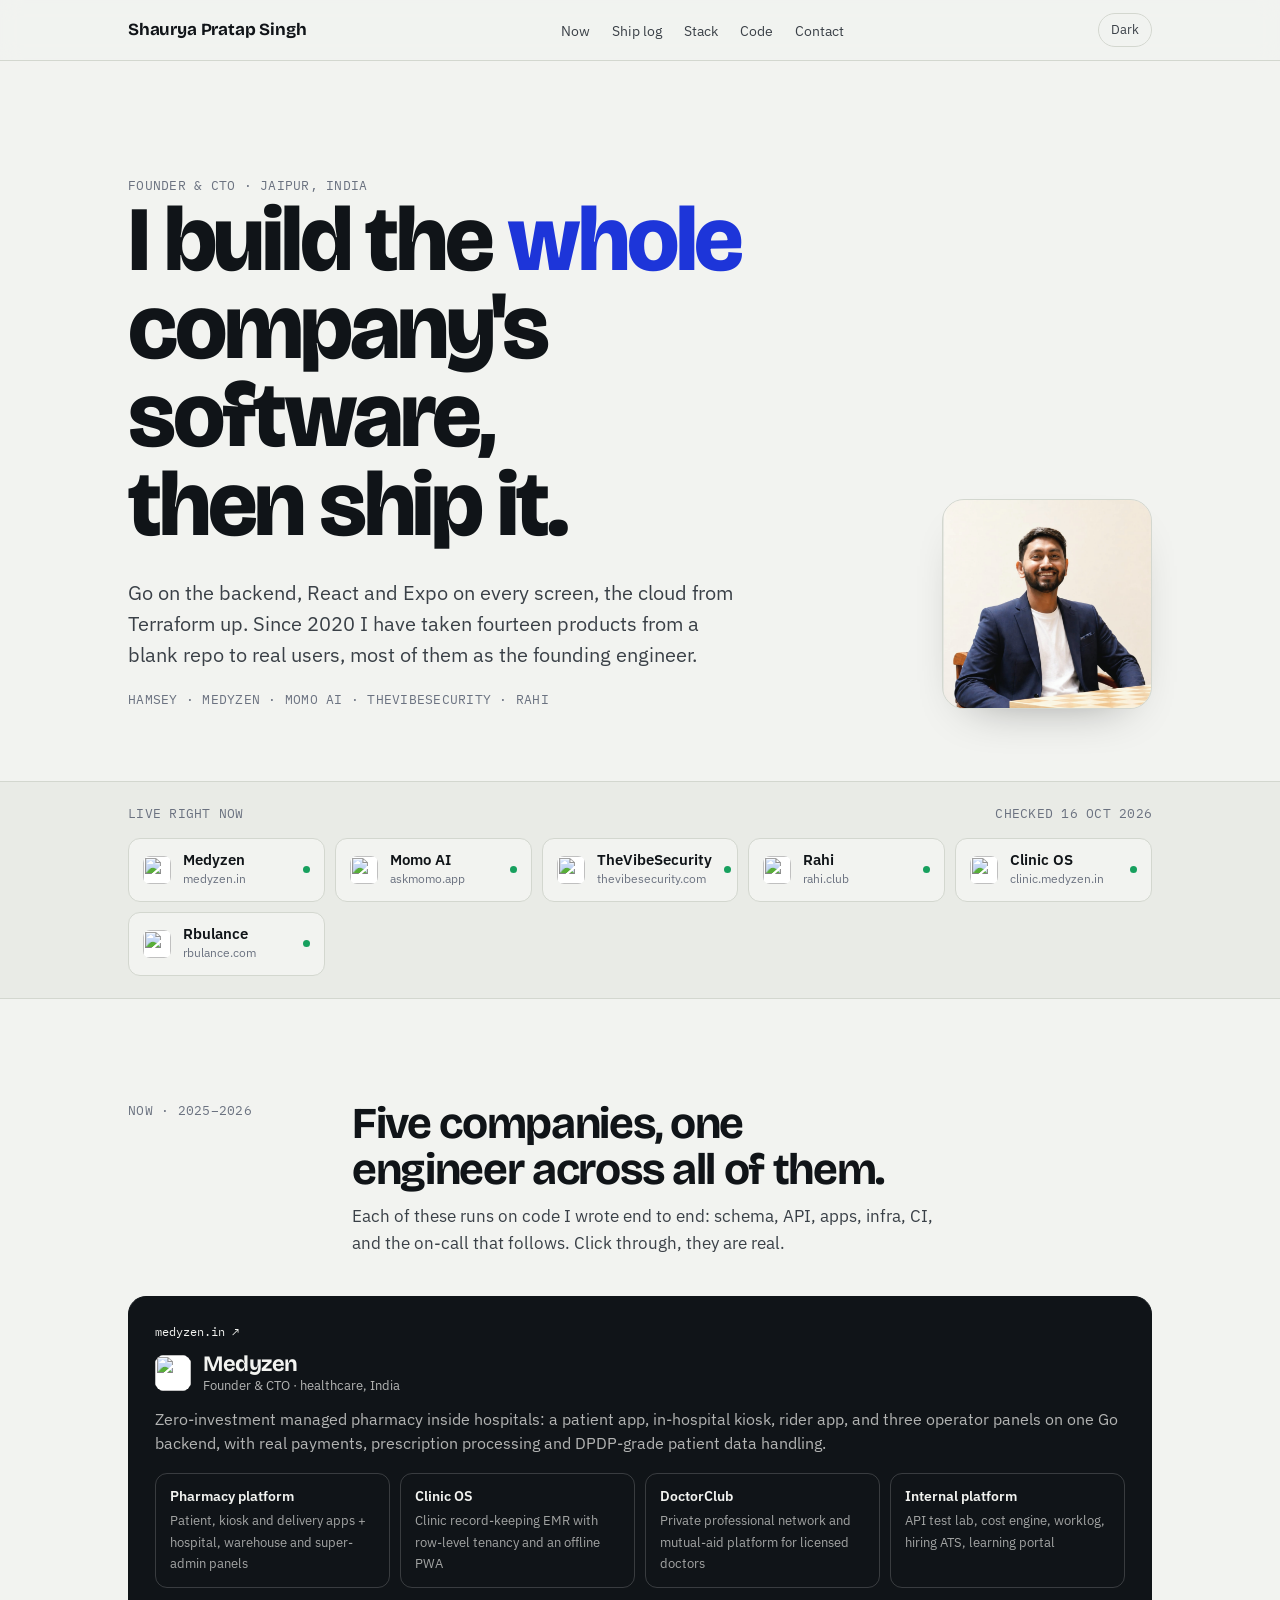
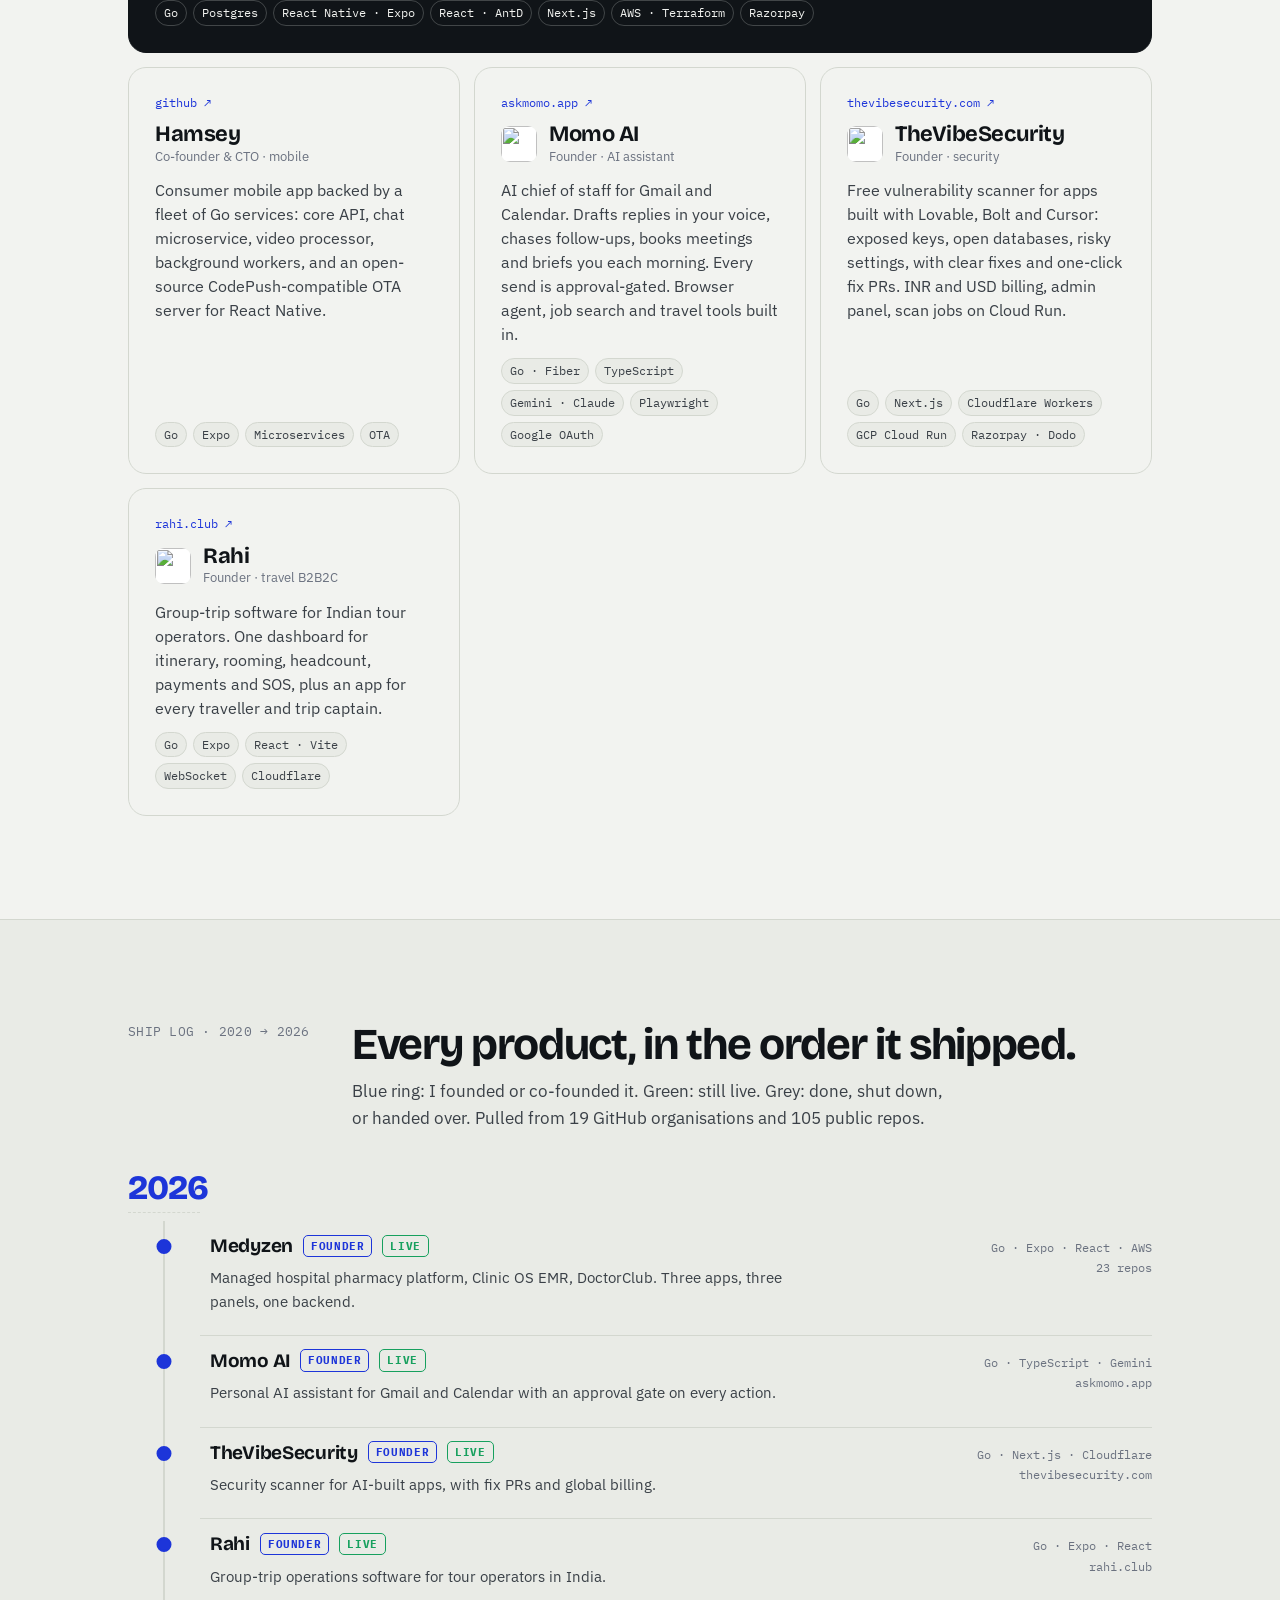
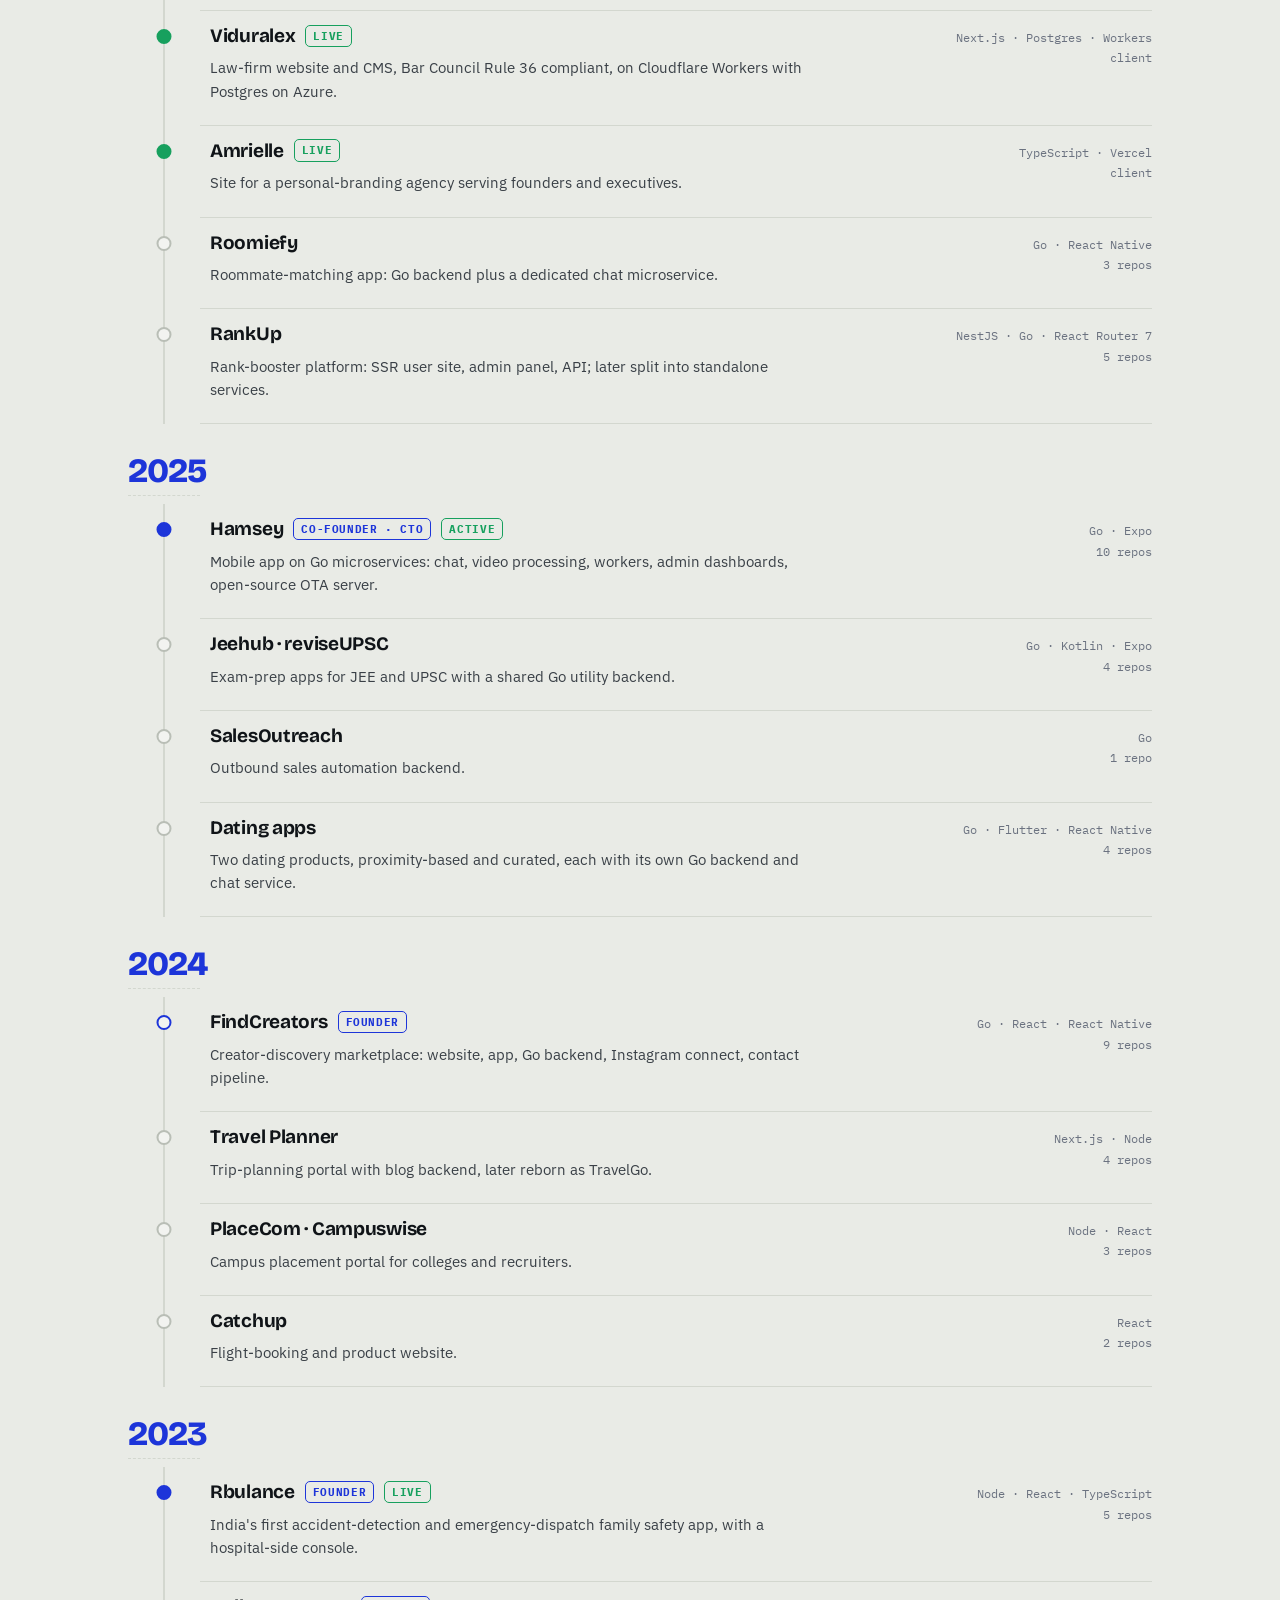
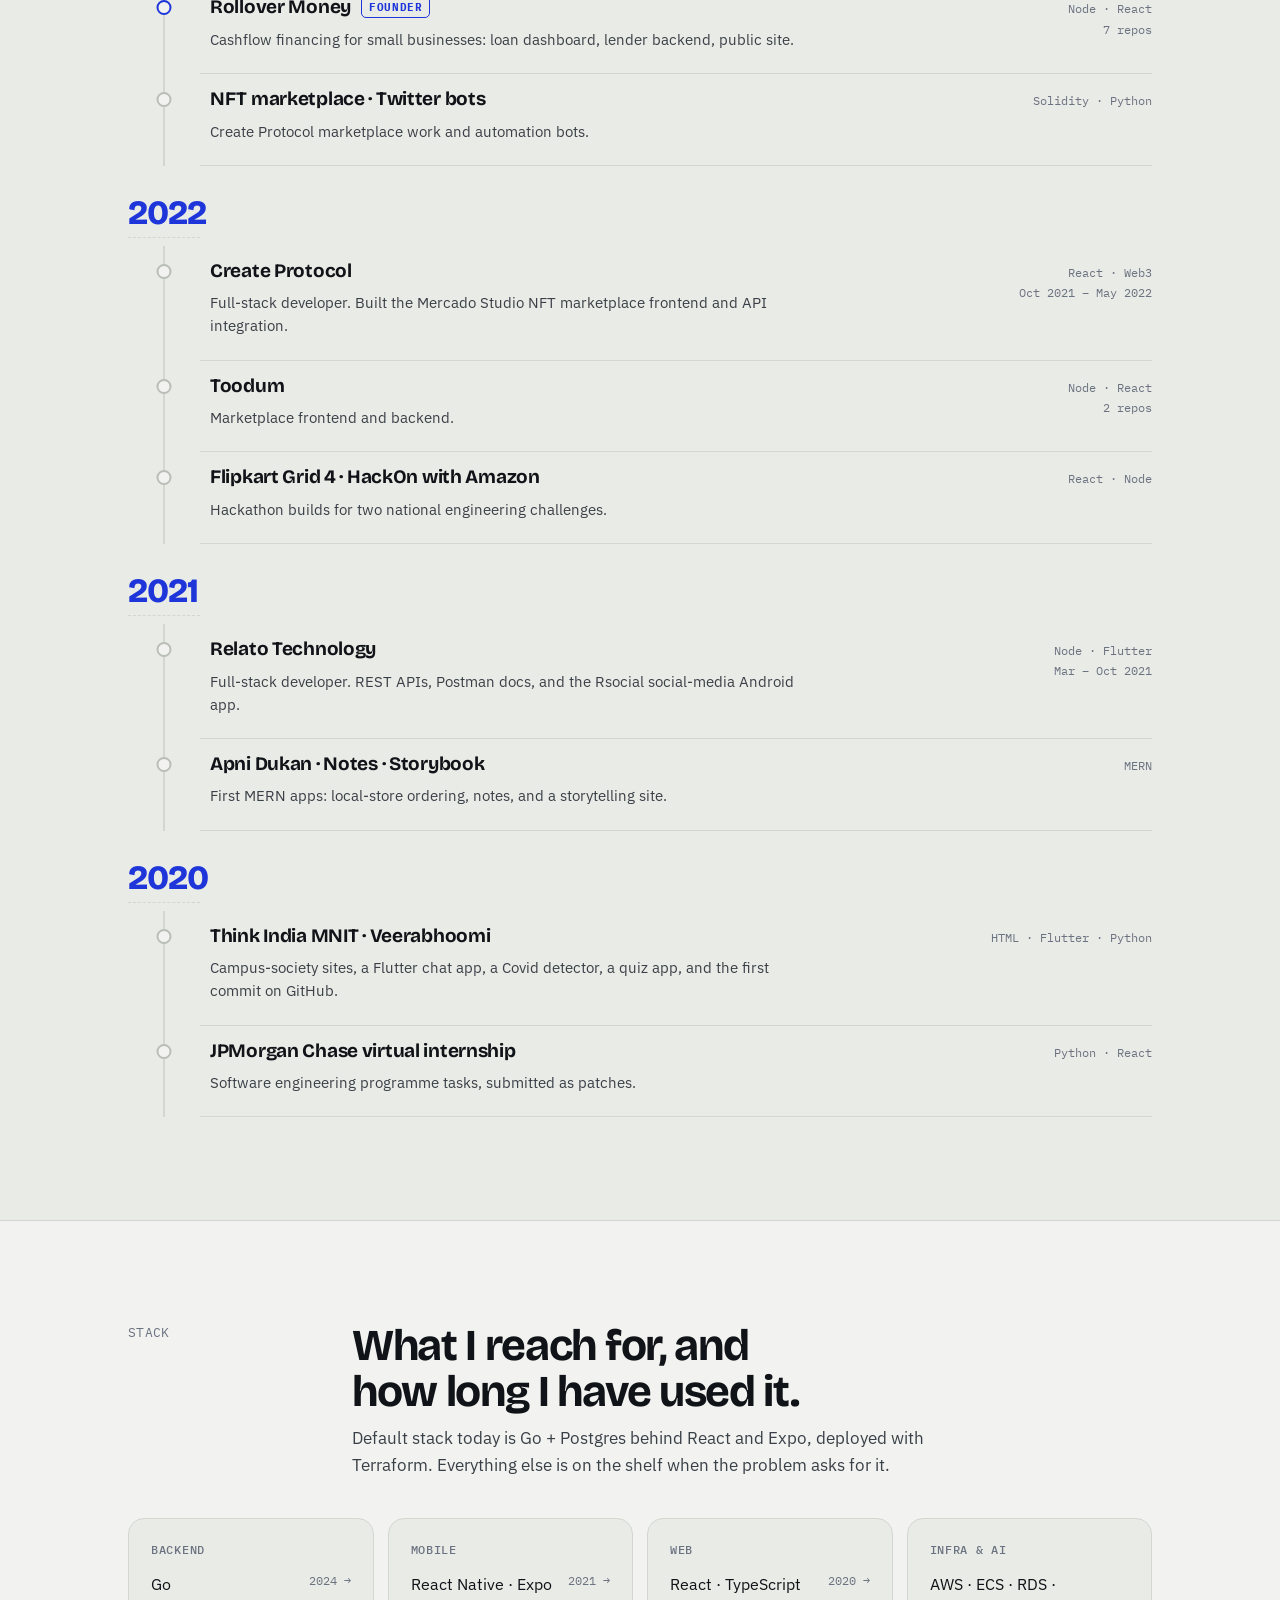
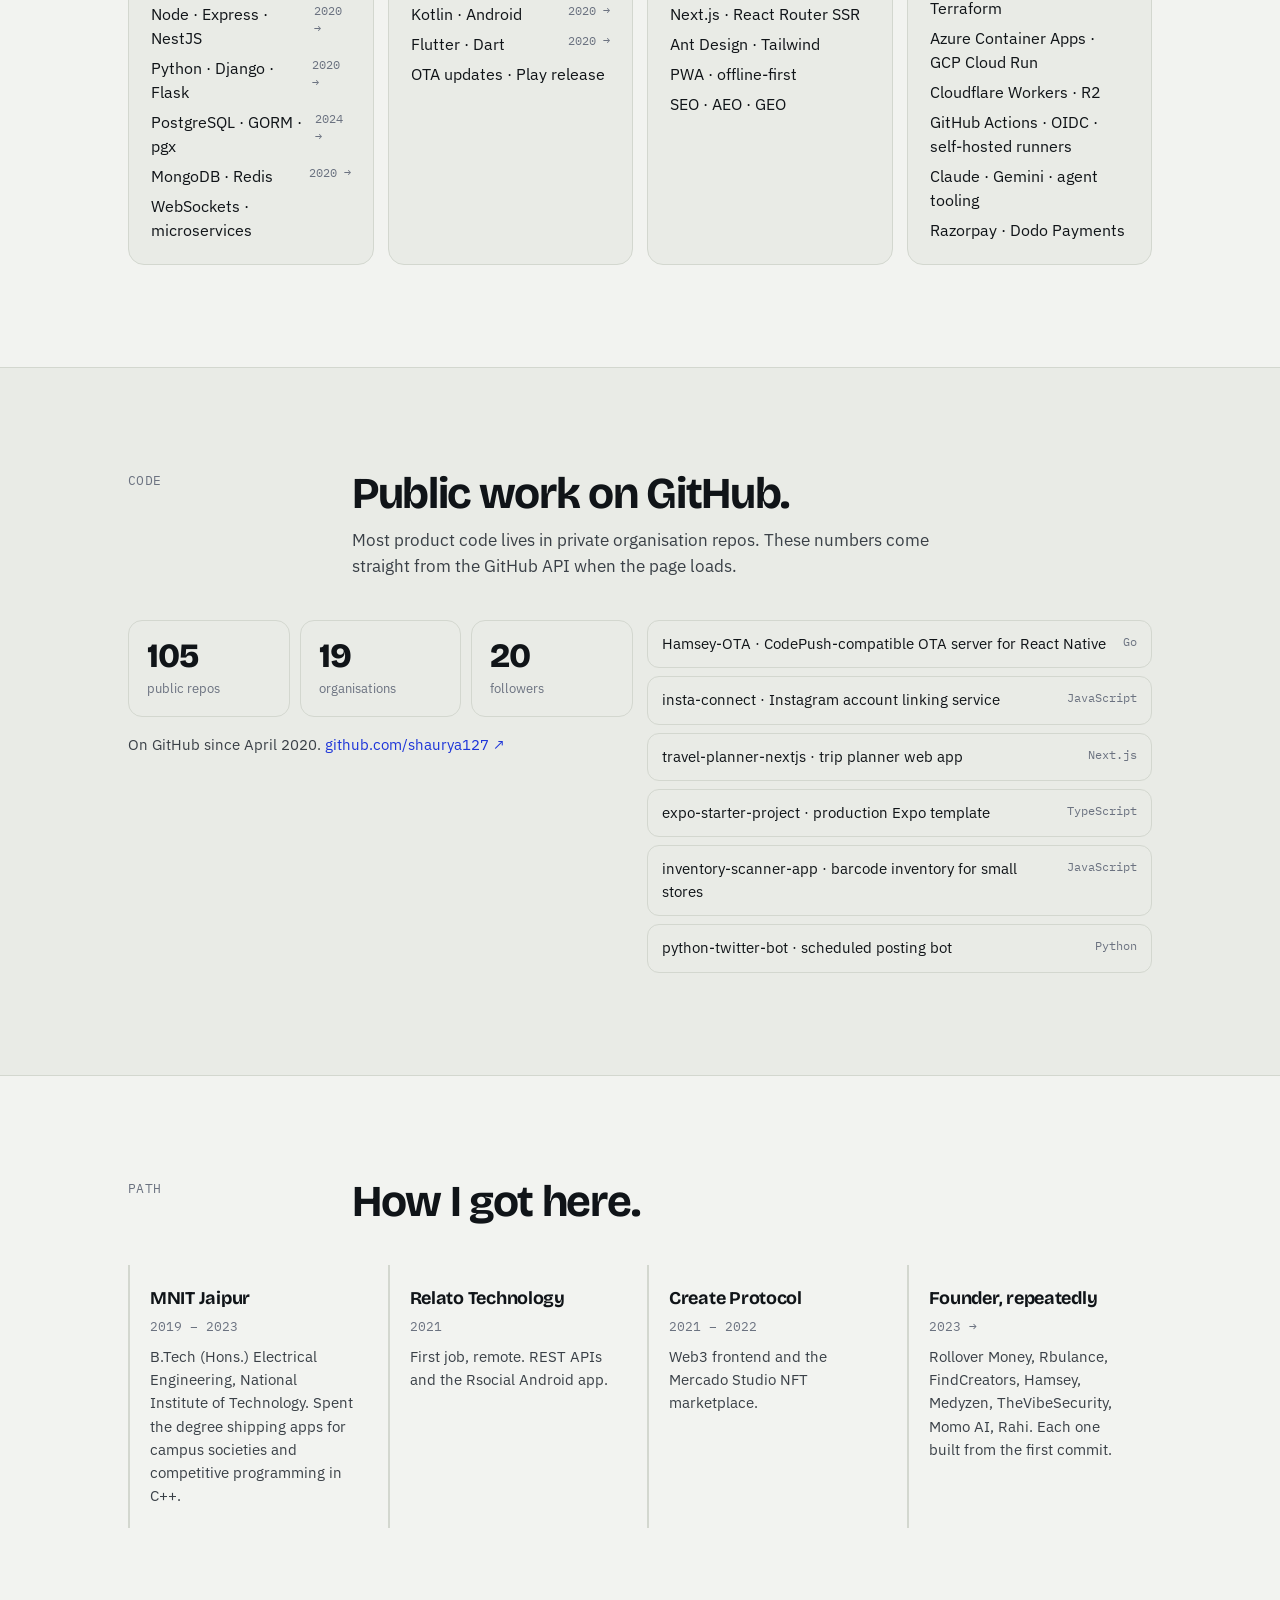
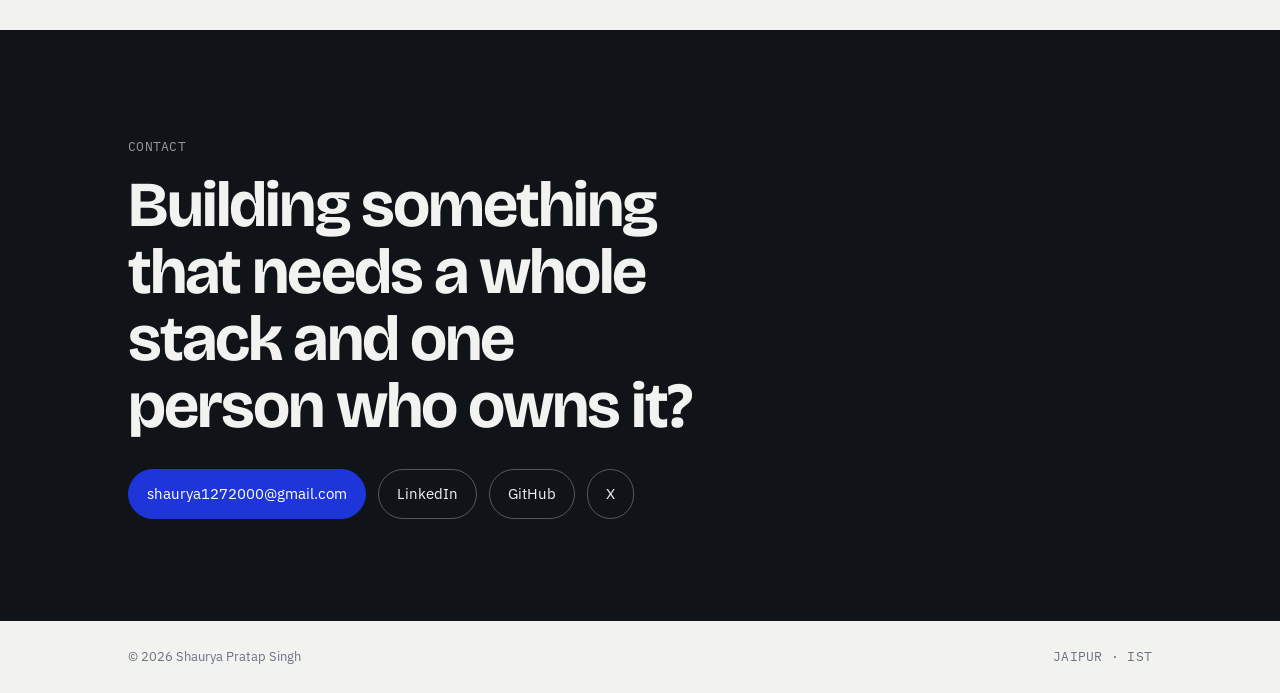
==== index.html @ a927b731 "Rebuild portfolio: ship log of every venture 2020-2026, live product board, stack, GitHub stats" ====
<!DOCTYPE html>
<html lang="en">
<head>
<meta charset="utf-8">
<meta name="viewport" content="width=device-width, initial-scale=1">
<title>Shaurya Pratap Singh</title>
<meta name="description" content="Shaurya Pratap Singh — founder and CTO who builds and ships the whole company's software: Go backends, React and Expo apps, cloud infrastructure. Medyzen, Momo AI, TheVibeSecurity, Rahi, Hamsey.">
<meta property="og:title" content="Shaurya Pratap Singh — Founder & CTO">
<meta property="og:description" content="Builds and ships whole products: Go backends, React and Expo apps, cloud infra. Medyzen, Momo AI, TheVibeSecurity, Rahi, Hamsey.">
<meta property="og:image" content="https://shaurya127.github.io/shauryasingh/assets/img/shaurya.png">
<meta property="og:type" content="profile">
<link rel="icon" href="assets/img/favicon.png">
<link rel="preconnect" href="https://fonts.googleapis.com">
<link rel="preconnect" href="https://fonts.gstatic.com" crossorigin>
<link href="https://fonts.googleapis.com/css2?family=Bricolage+Grotesque:opsz,wght@12..96,500;12..96,700;12..96,800&family=IBM+Plex+Mono:wght@400;500&family=IBM+Plex+Sans:wght@400;500;600&display=swap" rel="stylesheet">
<style>
:root{
  --paper:#F2F3F0;--paper-2:#E9EBE6;--ink:#101418;--ink-2:#3A4047;--muted:#6B7280;--line:#D3D7CF;
  --accent:#1D35D9;--accent-soft:#DDE2FB;--live:#17A05E;--past:#B9BEB6;
  --display:"Bricolage Grotesque",system-ui,sans-serif;--body:"IBM Plex Sans",system-ui,sans-serif;--mono:"IBM Plex Mono",ui-monospace,monospace;
  --max:1120px;--gutter:clamp(16px,4vw,48px);
}
@media (prefers-color-scheme:dark){:root:not([data-theme="light"]){
  --paper:#0E1115;--paper-2:#151920;--ink:#EDEFEA;--ink-2:#C2C7BF;--muted:#8B9199;--line:#262C35;
  --accent:#7A8DFF;--accent-soft:#1B2347;--live:#36C47E;--past:#3C434D;
}}
:root[data-theme="dark"]{
  --paper:#0E1115;--paper-2:#151920;--ink:#EDEFEA;--ink-2:#C2C7BF;--muted:#8B9199;--line:#262C35;
  --accent:#7A8DFF;--accent-soft:#1B2347;--live:#36C47E;--past:#3C434D;
}
*{box-sizing:border-box;margin:0;padding:0}
html{scroll-behavior:smooth}
body{background:var(--paper);color:var(--ink);font-family:var(--body);font-size:17px;line-height:1.55;-webkit-font-smoothing:antialiased}
a{color:inherit;text-decoration:none}
a:focus-visible,button:focus-visible{outline:2px solid var(--accent);outline-offset:3px;border-radius:4px}
img{display:block;max-width:100%}
.wrap{max-width:var(--max);margin:0 auto;padding:0 var(--gutter)}
.mono{font-family:var(--mono);font-size:12.5px;letter-spacing:.02em;text-transform:uppercase;color:var(--muted)}

/* nav */
.nav{position:sticky;top:0;z-index:20;background:color-mix(in srgb,var(--paper) 86%,transparent);backdrop-filter:blur(10px);border-bottom:1px solid var(--line)}
.nav .wrap{display:flex;align-items:center;justify-content:space-between;height:60px;gap:16px}
.brand{white-space:nowrap;font-family:var(--display);font-weight:700;font-size:17px;letter-spacing:-.01em}
.nav ul{display:flex;gap:22px;list-style:none}
.nav li a{font-size:14px;color:var(--ink-2)}
.nav li a:hover{color:var(--accent)}
@media(max-width:640px){.nav li:nth-child(n+3){display:none}.nav ul{gap:14px}}

/* hero */
.hero{padding:clamp(56px,9vw,120px) 0 clamp(40px,6vw,72px)}
.hero-grid{display:grid;grid-template-columns:1fr auto;gap:40px;align-items:end}
@media(max-width:760px){.hero-grid{grid-template-columns:1fr}}
.hero h1{font-family:var(--display);font-weight:800;font-size:clamp(40px,7.4vw,92px);line-height:.96;letter-spacing:-.035em;max-width:14ch;text-wrap:balance}
.hero h1 em{font-style:normal;color:var(--accent)}
.hero .lede{margin-top:28px;max-width:52ch;font-size:clamp(17px,1.6vw,20px);color:var(--ink-2)}
.hero .meta{margin-top:20px;display:flex;flex-wrap:wrap;gap:8px 18px}
.photo{width:clamp(140px,18vw,210px);aspect-ratio:1;border-radius:22px;overflow:hidden;background:var(--paper-2);border:1px solid var(--line);box-shadow:0 20px 50px -30px rgba(0,0,0,.45)}
.photo img{width:100%;height:100%;object-fit:cover}
.hero-reveal>*{opacity:0;transform:translateY(14px);animation:rise .7s cubic-bezier(.2,.7,.2,1) forwards}
.hero-reveal>*:nth-child(2){animation-delay:.08s}.hero-reveal>*:nth-child(3){animation-delay:.16s}.hero-reveal>*:nth-child(4){animation-delay:.24s}
@keyframes rise{to{opacity:1;transform:none}}

/* live board */
.board{border-top:1px solid var(--line);border-bottom:1px solid var(--line);background:var(--paper-2)}
.board .wrap{padding-top:22px;padding-bottom:22px}
.board-head{display:flex;justify-content:space-between;align-items:baseline;gap:12px;margin-bottom:14px}
.board-grid{display:grid;grid-template-columns:repeat(auto-fit,minmax(170px,1fr));gap:10px}
.tile{display:flex;align-items:center;gap:12px;padding:12px 14px;background:var(--paper);border:1px solid var(--line);border-radius:12px;transition:transform .2s,border-color .2s}
.tile:hover{transform:translateY(-2px);border-color:var(--accent)}
.tile img{width:28px;height:28px;border-radius:7px;background:#fff}
.tile b{display:block;font-weight:600;font-size:14.5px;line-height:1.2}
.tile span{display:block;font-size:12px;color:var(--muted);margin-top:2px}
.dot{width:7px;height:7px;border-radius:50%;background:var(--live);margin-left:auto;flex:none;box-shadow:0 0 0 0 var(--live);animation:ping 2.2s infinite}
@keyframes ping{0%{box-shadow:0 0 0 0 color-mix(in srgb,var(--live) 60%,transparent)}100%{box-shadow:0 0 0 9px transparent}}

/* sections */
section{padding:clamp(56px,8vw,104px) 0}
.sec-head{display:grid;grid-template-columns:200px 1fr;gap:24px;margin-bottom:40px;align-items:start}
@media(max-width:760px){.sec-head{grid-template-columns:1fr;gap:8px}}
h2{font-family:var(--display);font-weight:700;font-size:clamp(28px,3.6vw,44px);letter-spacing:-.03em;line-height:1.05;text-wrap:balance}
.sec-head p{color:var(--ink-2);max-width:60ch;margin-top:10px}

/* now */
.now-grid{display:grid;grid-template-columns:repeat(auto-fit,minmax(300px,1fr));gap:14px}
.card{position:relative;padding:26px;border:1px solid var(--line);border-radius:18px;background:var(--paper);display:flex;flex-direction:column;gap:12px;transition:border-color .2s,transform .2s}
.card:hover{border-color:var(--accent);transform:translateY(-2px)}
.card .top{display:flex;align-items:center;gap:12px}
.card .top img{width:36px;height:36px;border-radius:9px;background:#fff}
.card h3{font-family:var(--display);font-weight:700;font-size:22px;letter-spacing:-.02em;line-height:1.1}
.card .role{font-size:12.5px;color:var(--muted)}
.card p{color:var(--ink-2);font-size:15.5px}
.card .stack{margin-top:auto;display:flex;flex-wrap:wrap;gap:6px}
.chip{font-family:var(--mono);font-size:11.5px;padding:3px 8px;border-radius:999px;border:1px solid var(--line);color:var(--ink-2);background:var(--paper-2)}
.card .go{font-family:var(--mono);font-size:12px;color:var(--accent);margin-bottom:-2px}
.card.feature{grid-column:1/-1;background:var(--ink);color:var(--paper);border-color:var(--ink)}
.card.feature p,.card.feature .role{color:color-mix(in srgb,var(--paper) 72%,transparent)}
.card.feature .chip{border-color:color-mix(in srgb,var(--paper) 22%,transparent);background:transparent;color:var(--paper)}
.card.feature .go{color:var(--paper)}
.card.feature .sub{display:grid;grid-template-columns:repeat(auto-fit,minmax(200px,1fr));gap:10px;margin-top:6px}
.card.feature .sub div{padding:12px 14px;border:1px solid color-mix(in srgb,var(--paper) 18%,transparent);border-radius:12px;font-size:14px}
.card.feature .sub b{display:block;font-weight:600;margin-bottom:2px}
.card.feature .sub span{color:color-mix(in srgb,var(--paper) 65%,transparent);font-size:13px}

/* ship log */
.log{position:relative;display:grid;grid-template-columns:72px 1fr;gap:0}
@media(max-width:640px){.log{grid-template-columns:40px 1fr}}
.rail{position:relative}
.rail::before{content:"";position:absolute;left:50%;top:0;bottom:0;width:2px;background:linear-gradient(var(--accent) 0,var(--accent) var(--fill,0%),var(--line) var(--fill,0%));transform:translateX(-50%)}
.year{grid-column:1/-1;display:grid;grid-template-columns:72px 1fr;margin-top:30px}
@media(max-width:640px){.year{grid-template-columns:40px 1fr}}
.year:first-child{margin-top:0}
.year .y{font-family:var(--display);font-weight:800;font-size:clamp(22px,3vw,34px);letter-spacing:-.03em;color:var(--accent);line-height:1;position:relative;padding-bottom:16px}
.year .y::after{content:"";position:absolute;left:0;right:0;bottom:8px;border-top:1px dashed var(--line)}
.entry{grid-column:1/-1;display:grid;grid-template-columns:72px 1fr;align-items:start}
@media(max-width:640px){.entry{grid-template-columns:40px 1fr}}
.entry .node{position:relative;height:100%;min-height:56px}
.entry .node::before{content:"";position:absolute;left:50%;top:0;bottom:0;width:2px;background:var(--line);transform:translateX(-50%)}
.entry .node::after{content:"";position:absolute;left:50%;top:18px;width:11px;height:11px;border-radius:50%;background:var(--paper);border:2.5px solid var(--past);transform:translateX(-50%);transition:border-color .3s,background .3s}
.entry.live .node::after{border-color:var(--live);background:var(--live)}
.entry.founder .node::after{border-color:var(--accent)}
.entry.founder.live .node::after{background:var(--accent);border-color:var(--accent)}
.entry .body{padding:10px 0 22px 10px;border-bottom:1px solid var(--line);display:grid;grid-template-columns:1fr auto;gap:6px 24px;align-items:baseline}
@media(max-width:640px){.entry .body{grid-template-columns:1fr}}
.entry h4{font-family:var(--display);font-weight:700;font-size:19px;letter-spacing:-.015em;display:flex;align-items:center;gap:10px;flex-wrap:wrap}
.entry h4 a:hover{color:var(--accent)}
.tag{font-family:var(--mono);font-size:10.5px;letter-spacing:.06em;text-transform:uppercase;padding:2px 7px;border-radius:5px;border:1px solid var(--line);color:var(--muted)}
.tag.f{border-color:var(--accent);color:var(--accent)}
.tag.l{border-color:var(--live);color:var(--live)}
.entry p{color:var(--ink-2);font-size:15px;max-width:66ch;grid-column:1}
.entry .st{grid-column:2;grid-row:1/3;font-family:var(--mono);font-size:12px;color:var(--muted);text-align:right;line-height:1.7}
@media(max-width:640px){.entry .st{grid-column:1;grid-row:auto;text-align:left}}
.reveal{opacity:0;transform:translateY(12px);transition:opacity .6s,transform .6s}
.reveal.in{opacity:1;transform:none}

/* stack */
.stack-grid{display:grid;grid-template-columns:repeat(auto-fit,minmax(220px,1fr));gap:14px}
.stack-col{padding:22px;border:1px solid var(--line);border-radius:16px;background:var(--paper-2)}
.stack-col h3{font-family:var(--mono);font-size:12px;letter-spacing:.06em;text-transform:uppercase;color:var(--muted);margin-bottom:12px;font-weight:500}
.stack-col ul{list-style:none;display:flex;flex-direction:column;gap:6px}
.stack-col li{font-size:15.5px;display:flex;justify-content:space-between;gap:12px}
.stack-col li small{font-family:var(--mono);font-size:11.5px;color:var(--muted)}

/* open source / github */
.gh{display:grid;grid-template-columns:1fr 1fr;gap:14px}
@media(max-width:760px){.gh{grid-template-columns:1fr}}
.gh .stats{display:grid;grid-template-columns:repeat(3,1fr);gap:10px}
.stat{padding:18px;border:1px solid var(--line);border-radius:14px}
.stat b{display:block;font-family:var(--display);font-weight:800;font-size:34px;letter-spacing:-.03em;line-height:1}
.stat span{display:block;margin-top:6px;font-size:12.5px;color:var(--muted)}
.repos{display:flex;flex-direction:column;gap:8px}
.repo{display:flex;justify-content:space-between;gap:12px;padding:12px 14px;border:1px solid var(--line);border-radius:12px;font-size:14.5px}
.repo:hover{border-color:var(--accent)}
.repo span{font-family:var(--mono);font-size:11.5px;color:var(--muted);white-space:nowrap}

/* path */
.path{display:grid;grid-template-columns:repeat(auto-fit,minmax(240px,1fr));gap:14px}
.path div{padding:20px;border-left:2px solid var(--line)}
.path b{display:block;font-family:var(--display);font-weight:700;font-size:18px;letter-spacing:-.015em}
.path span{display:block;color:var(--muted);font-size:13px;font-family:var(--mono);margin:4px 0 8px}
.path p{color:var(--ink-2);font-size:15px}

/* contact */
.contact{background:var(--ink);color:var(--paper)}
.contact h2{font-size:clamp(34px,5.4vw,64px);max-width:16ch}
.contact .links{margin-top:30px;display:flex;flex-wrap:wrap;gap:12px}
.contact .links a{padding:12px 18px;border:1px solid color-mix(in srgb,var(--paper) 30%,transparent);border-radius:999px;font-size:15px;transition:background .2s,color .2s}
.contact .links a:hover{background:var(--paper);color:var(--ink)}
.contact .links a.primary{background:var(--accent);border-color:var(--accent);color:#fff}
footer{padding:26px 0;font-size:13px;color:var(--muted);display:flex;justify-content:space-between;flex-wrap:wrap;gap:8px}
.theme-btn{background:none;border:1px solid var(--line);color:var(--ink-2);border-radius:999px;padding:6px 12px;font:inherit;font-size:13px;cursor:pointer}
@media (prefers-reduced-motion:reduce){*{animation:none!important;transition:none!important}.hero-reveal>*,.reveal{opacity:1;transform:none}}
</style>
</head>
<body>

<nav class="nav"><div class="wrap">
  <a class="brand" href="#top">Shaurya Pratap Singh</a>
  <ul>
    <li><a href="#now">Now</a></li>
    <li><a href="#log">Ship log</a></li>
    <li><a href="#stack">Stack</a></li>
    <li><a href="#code">Code</a></li>
    <li><a href="#contact">Contact</a></li>
  </ul>
  <button class="theme-btn" id="theme" aria-label="Toggle colour theme">Dark</button>
</div></nav>

<header class="hero" id="top"><div class="wrap">
  <div class="hero-grid">
    <div class="hero-reveal">
      <p class="mono">Founder &amp; CTO · Jaipur, India</p>
      <h1>I build the <em>whole</em> company's software, then ship it.</h1>
      <p class="lede">Go on the backend, React and Expo on every screen, the cloud from Terraform up. Since 2020 I have taken fourteen products from a blank repo to real users, most of them as the founding engineer.</p>
      <div class="meta">
        <span class="mono">Hamsey · Medyzen · Momo AI · TheVibeSecurity · Rahi</span>
      </div>
    </div>
    <div class="photo"><img src="assets/img/shaurya.png" alt="Shaurya Pratap Singh" width="400" height="400"></div>
  </div>
</div></header>

<div class="board"><div class="wrap">
  <div class="board-head">
    <span class="mono">Live right now</span>
    <span class="mono" id="checked">Checked 16 Oct 2026</span>
  </div>
  <div class="board-grid">
    <a class="tile" href="https://www.medyzen.in" target="_blank" rel="noopener"><img src="https://www.google.com/s2/favicons?domain=medyzen.in&sz=64" alt=""><div><b>Medyzen</b><span>medyzen.in</span></div><i class="dot"></i></a>
    <a class="tile" href="https://askmomo.app" target="_blank" rel="noopener"><img src="https://www.google.com/s2/favicons?domain=askmomo.app&sz=64" alt=""><div><b>Momo AI</b><span>askmomo.app</span></div><i class="dot"></i></a>
    <a class="tile" href="https://thevibesecurity.com" target="_blank" rel="noopener"><img src="https://www.google.com/s2/favicons?domain=thevibesecurity.com&sz=64" alt=""><div><b>TheVibeSecurity</b><span>thevibesecurity.com</span></div><i class="dot"></i></a>
    <a class="tile" href="https://rahi.club" target="_blank" rel="noopener"><img src="https://www.google.com/s2/favicons?domain=rahi.club&sz=64" alt=""><div><b>Rahi</b><span>rahi.club</span></div><i class="dot"></i></a>
    <a class="tile" href="https://clinic.medyzen.in" target="_blank" rel="noopener"><img src="https://www.google.com/s2/favicons?domain=medyzen.in&sz=64" alt=""><div><b>Clinic OS</b><span>clinic.medyzen.in</span></div><i class="dot"></i></a>
    <a class="tile" href="https://www.rbulance.com" target="_blank" rel="noopener"><img src="https://www.google.com/s2/favicons?domain=rbulance.com&sz=64" alt=""><div><b>Rbulance</b><span>rbulance.com</span></div><i class="dot"></i></a>
  </div>
</div></div>

<section id="now"><div class="wrap">
  <div class="sec-head">
    <span class="mono">Now · 2025–2026</span>
    <div><h2>Five companies, one engineer across all of them.</h2><p>Each of these runs on code I wrote end to end: schema, API, apps, infra, CI, and the on-call that follows. Click through, they are real.</p></div>
  </div>
  <div class="now-grid">
    <a class="card feature reveal" href="https://www.medyzen.in" target="_blank" rel="noopener">
      <span class="go">medyzen.in ↗</span>
      <div class="top"><img src="https://www.google.com/s2/favicons?domain=medyzen.in&sz=64" alt=""><div><h3>Medyzen</h3><div class="role">Founder &amp; CTO · healthcare, India</div></div></div>
      <p>Zero-investment managed pharmacy inside hospitals: a patient app, in-hospital kiosk, rider app, and three operator panels on one Go backend, with real payments, prescription processing and DPDP-grade patient data handling.</p>
      <div class="sub">
        <div><b>Pharmacy platform</b><span>Patient, kiosk and delivery apps + hospital, warehouse and super-admin panels</span></div>
        <div><b>Clinic OS</b><span>Clinic record-keeping EMR with row-level tenancy and an offline PWA</span></div>
        <div><b>DoctorClub</b><span>Private professional network and mutual-aid platform for licensed doctors</span></div>
        <div><b>Internal platform</b><span>API test lab, cost engine, worklog, hiring ATS, learning portal</span></div>
      </div>
      <div class="stack"><span class="chip">Go</span><span class="chip">Postgres</span><span class="chip">React Native · Expo</span><span class="chip">React · AntD</span><span class="chip">Next.js</span><span class="chip">AWS · Terraform</span><span class="chip">Razorpay</span></div>
    </a>
    <a class="card reveal" href="https://github.com/Hamsey-Org" target="_blank" rel="noopener">
      <span class="go">github ↗</span>
      <div class="top"><div><h3>Hamsey</h3><div class="role">Co-founder &amp; CTO · mobile</div></div></div>
      <p>Consumer mobile app backed by a fleet of Go services: core API, chat microservice, video processor, background workers, and an open-source CodePush-compatible OTA server for React Native.</p>
      <div class="stack"><span class="chip">Go</span><span class="chip">Expo</span><span class="chip">Microservices</span><span class="chip">OTA</span></div>
    </a>
    <a class="card reveal" href="https://askmomo.app" target="_blank" rel="noopener">
      <span class="go">askmomo.app ↗</span>
      <div class="top"><img src="https://www.google.com/s2/favicons?domain=askmomo.app&sz=64" alt=""><div><h3>Momo AI</h3><div class="role">Founder · AI assistant</div></div></div>
      <p>AI chief of staff for Gmail and Calendar. Drafts replies in your voice, chases follow-ups, books meetings and briefs you each morning. Every send is approval-gated. Browser agent, job search and travel tools built in.</p>
      <div class="stack"><span class="chip">Go · Fiber</span><span class="chip">TypeScript</span><span class="chip">Gemini · Claude</span><span class="chip">Playwright</span><span class="chip">Google OAuth</span></div>
    </a>
    <a class="card reveal" href="https://thevibesecurity.com" target="_blank" rel="noopener">
      <span class="go">thevibesecurity.com ↗</span>
      <div class="top"><img src="https://www.google.com/s2/favicons?domain=thevibesecurity.com&sz=64" alt=""><div><h3>TheVibeSecurity</h3><div class="role">Founder · security</div></div></div>
      <p>Free vulnerability scanner for apps built with Lovable, Bolt and Cursor: exposed keys, open databases, risky settings, with clear fixes and one-click fix PRs. INR and USD billing, admin panel, scan jobs on Cloud Run.</p>
      <div class="stack"><span class="chip">Go</span><span class="chip">Next.js</span><span class="chip">Cloudflare Workers</span><span class="chip">GCP Cloud Run</span><span class="chip">Razorpay · Dodo</span></div>
    </a>
    <a class="card reveal" href="https://rahi.club" target="_blank" rel="noopener">
      <span class="go">rahi.club ↗</span>
      <div class="top"><img src="https://www.google.com/s2/favicons?domain=rahi.club&sz=64" alt=""><div><h3>Rahi</h3><div class="role">Founder · travel B2B2C</div></div></div>
      <p>Group-trip software for Indian tour operators. One dashboard for itinerary, rooming, headcount, payments and SOS, plus an app for every traveller and trip captain.</p>
      <div class="stack"><span class="chip">Go</span><span class="chip">Expo</span><span class="chip">React · Vite</span><span class="chip">WebSocket</span><span class="chip">Cloudflare</span></div>
    </a>
  </div>
</div></section>

<section id="log" style="background:var(--paper-2);border-top:1px solid var(--line);border-bottom:1px solid var(--line)"><div class="wrap">
  <div class="sec-head">
    <span class="mono">Ship log · 2020 → 2026</span>
    <div><h2>Every product, in the order it shipped.</h2><p>Blue ring: I founded or co-founded it. Green: still live. Grey: done, shut down, or handed over. Pulled from 19 GitHub organisations and 105 public repos.</p></div>
  </div>

  <div class="log" id="loglist">
    <div class="year"><div class="y">2026</div><div></div></div>
    <div class="entry founder live reveal"><div class="node"></div><div class="body"><h4><a href="https://www.medyzen.in" target="_blank" rel="noopener">Medyzen</a><span class="tag f">founder</span><span class="tag l">live</span></h4><div class="st">Go · Expo · React · AWS<br>23 repos</div><p>Managed hospital pharmacy platform, Clinic OS EMR, DoctorClub. Three apps, three panels, one backend.</p></div></div>
    <div class="entry founder live reveal"><div class="node"></div><div class="body"><h4><a href="https://askmomo.app" target="_blank" rel="noopener">Momo AI</a><span class="tag f">founder</span><span class="tag l">live</span></h4><div class="st">Go · TypeScript · Gemini<br>askmomo.app</div><p>Personal AI assistant for Gmail and Calendar with an approval gate on every action.</p></div></div>
    <div class="entry founder live reveal"><div class="node"></div><div class="body"><h4><a href="https://thevibesecurity.com" target="_blank" rel="noopener">TheVibeSecurity</a><span class="tag f">founder</span><span class="tag l">live</span></h4><div class="st">Go · Next.js · Cloudflare<br>thevibesecurity.com</div><p>Security scanner for AI-built apps, with fix PRs and global billing.</p></div></div>
    <div class="entry founder live reveal"><div class="node"></div><div class="body"><h4><a href="https://rahi.club" target="_blank" rel="noopener">Rahi</a><span class="tag f">founder</span><span class="tag l">live</span></h4><div class="st">Go · Expo · React<br>rahi.club</div><p>Group-trip operations software for tour operators in India.</p></div></div>
    <div class="entry live reveal"><div class="node"></div><div class="body"><h4><a href="https://viduralex.com" target="_blank" rel="noopener">Viduralex</a><span class="tag l">live</span></h4><div class="st">Next.js · Postgres · Workers<br>client</div><p>Law-firm website and CMS, Bar Council Rule 36 compliant, on Cloudflare Workers with Postgres on Azure.</p></div></div>
    <div class="entry live reveal"><div class="node"></div><div class="body"><h4><a href="https://amrielle-website.vercel.app" target="_blank" rel="noopener">Amrielle</a><span class="tag l">live</span></h4><div class="st">TypeScript · Vercel<br>client</div><p>Site for a personal-branding agency serving founders and executives.</p></div></div>
    <div class="entry reveal"><div class="node"></div><div class="body"><h4>Roomiefy</h4><div class="st">Go · React Native<br>3 repos</div><p>Roommate-matching app: Go backend plus a dedicated chat microservice.</p></div></div>
    <div class="entry reveal"><div class="node"></div><div class="body"><h4>RankUp</h4><div class="st">NestJS · Go · React Router 7<br>5 repos</div><p>Rank-booster platform: SSR user site, admin panel, API; later split into standalone services.</p></div></div>

    <div class="year"><div class="y">2025</div><div></div></div>
    <div class="entry founder live reveal"><div class="node"></div><div class="body"><h4><a href="https://github.com/Hamsey-Org" target="_blank" rel="noopener">Hamsey</a><span class="tag f">co-founder · cto</span><span class="tag l">active</span></h4><div class="st">Go · Expo<br>10 repos</div><p>Mobile app on Go microservices: chat, video processing, workers, admin dashboards, open-source OTA server.</p></div></div>
    <div class="entry reveal"><div class="node"></div><div class="body"><h4>Jeehub · reviseUPSC</h4><div class="st">Go · Kotlin · Expo<br>4 repos</div><p>Exam-prep apps for JEE and UPSC with a shared Go utility backend.</p></div></div>
    <div class="entry reveal"><div class="node"></div><div class="body"><h4>SalesOutreach</h4><div class="st">Go<br>1 repo</div><p>Outbound sales automation backend.</p></div></div>
    <div class="entry reveal"><div class="node"></div><div class="body"><h4>Dating apps</h4><div class="st">Go · Flutter · React Native<br>4 repos</div><p>Two dating products, proximity-based and curated, each with its own Go backend and chat service.</p></div></div>

    <div class="year"><div class="y">2024</div><div></div></div>
    <div class="entry founder reveal"><div class="node"></div><div class="body"><h4><a href="https://github.com/FindCreators" target="_blank" rel="noopener">FindCreators</a><span class="tag f">founder</span></h4><div class="st">Go · React · React Native<br>9 repos</div><p>Creator-discovery marketplace: website, app, Go backend, Instagram connect, contact pipeline.</p></div></div>
    <div class="entry reveal"><div class="node"></div><div class="body"><h4><a href="https://github.com/travel-planner-portal" target="_blank" rel="noopener">Travel Planner</a></h4><div class="st">Next.js · Node<br>4 repos</div><p>Trip-planning portal with blog backend, later reborn as TravelGo.</p></div></div>
    <div class="entry reveal"><div class="node"></div><div class="body"><h4>PlaceCom · Campuswise</h4><div class="st">Node · React<br>3 repos</div><p>Campus placement portal for colleges and recruiters.</p></div></div>
    <div class="entry reveal"><div class="node"></div><div class="body"><h4>Catchup</h4><div class="st">React<br>2 repos</div><p>Flight-booking and product website.</p></div></div>

    <div class="year"><div class="y">2023</div><div></div></div>
    <div class="entry founder live reveal"><div class="node"></div><div class="body"><h4><a href="https://www.rbulance.com" target="_blank" rel="noopener">Rbulance</a><span class="tag f">founder</span><span class="tag l">live</span></h4><div class="st">Node · React · TypeScript<br>5 repos</div><p>India's first accident-detection and emergency-dispatch family safety app, with a hospital-side console.</p></div></div>
    <div class="entry founder reveal"><div class="node"></div><div class="body"><h4><a href="https://www.rollovermoney.in" target="_blank" rel="noopener">Rollover Money</a><span class="tag f">founder</span></h4><div class="st">Node · React<br>7 repos</div><p>Cashflow financing for small businesses: loan dashboard, lender backend, public site.</p></div></div>
    <div class="entry reveal"><div class="node"></div><div class="body"><h4>NFT marketplace · Twitter bots</h4><div class="st">Solidity · Python</div><p>Create Protocol marketplace work and automation bots.</p></div></div>

    <div class="year"><div class="y">2022</div><div></div></div>
    <div class="entry reveal"><div class="node"></div><div class="body"><h4>Create Protocol</h4><div class="st">React · Web3<br>Oct 2021 – May 2022</div><p>Full-stack developer. Built the Mercado Studio NFT marketplace frontend and API integration.</p></div></div>
    <div class="entry reveal"><div class="node"></div><div class="body"><h4>Toodum</h4><div class="st">Node · React<br>2 repos</div><p>Marketplace frontend and backend.</p></div></div>
    <div class="entry reveal"><div class="node"></div><div class="body"><h4><a href="https://flipkart-grid-4.vercel.app" target="_blank" rel="noopener">Flipkart Grid 4 · HackOn with Amazon</a></h4><div class="st">React · Node</div><p>Hackathon builds for two national engineering challenges.</p></div></div>

    <div class="year"><div class="y">2021</div><div></div></div>
    <div class="entry reveal"><div class="node"></div><div class="body"><h4>Relato Technology</h4><div class="st">Node · Flutter<br>Mar – Oct 2021</div><p>Full-stack developer. REST APIs, Postman docs, and the Rsocial social-media Android app.</p></div></div>
    <div class="entry reveal"><div class="node"></div><div class="body"><h4>Apni Dukan · Notes · Storybook</h4><div class="st">MERN</div><p>First MERN apps: local-store ordering, notes, and a storytelling site.</p></div></div>

    <div class="year"><div class="y">2020</div><div></div></div>
    <div class="entry reveal"><div class="node"></div><div class="body"><h4>Think India MNIT · Veerabhoomi</h4><div class="st">HTML · Flutter · Python</div><p>Campus-society sites, a Flutter chat app, a Covid detector, a quiz app, and the first commit on GitHub.</p></div></div>
    <div class="entry reveal"><div class="node"></div><div class="body"><h4>JPMorgan Chase virtual internship</h4><div class="st">Python · React</div><p>Software engineering programme tasks, submitted as patches.</p></div></div>
  </div>
</div></section>

<section id="stack"><div class="wrap">
  <div class="sec-head">
    <span class="mono">Stack</span>
    <div><h2>What I reach for, and how long I have used it.</h2><p>Default stack today is Go + Postgres behind React and Expo, deployed with Terraform. Everything else is on the shelf when the problem asks for it.</p></div>
  </div>
  <div class="stack-grid">
    <div class="stack-col"><h3>Backend</h3><ul><li>Go <small>2024 →</small></li><li>Node · Express · NestJS <small>2020 →</small></li><li>Python · Django · Flask <small>2020 →</small></li><li>PostgreSQL · GORM · pgx <small>2024 →</small></li><li>MongoDB · Redis <small>2020 →</small></li><li>WebSockets · microservices</li></ul></div>
    <div class="stack-col"><h3>Mobile</h3><ul><li>React Native · Expo <small>2021 →</small></li><li>Kotlin · Android <small>2020 →</small></li><li>Flutter · Dart <small>2020 →</small></li><li>OTA updates · Play release</li></ul></div>
    <div class="stack-col"><h3>Web</h3><ul><li>React · TypeScript <small>2020 →</small></li><li>Next.js · React Router SSR</li><li>Ant Design · Tailwind</li><li>PWA · offline-first</li><li>SEO · AEO · GEO</li></ul></div>
    <div class="stack-col"><h3>Infra &amp; AI</h3><ul><li>AWS · ECS · RDS · Terraform</li><li>Azure Container Apps · GCP Cloud Run</li><li>Cloudflare Workers · R2</li><li>GitHub Actions · OIDC · self-hosted runners</li><li>Claude · Gemini · agent tooling</li><li>Razorpay · Dodo Payments</li></ul></div>
  </div>
</div></section>

<section id="code" style="background:var(--paper-2);border-top:1px solid var(--line);border-bottom:1px solid var(--line)"><div class="wrap">
  <div class="sec-head">
    <span class="mono">Code</span>
    <div><h2>Public work on GitHub.</h2><p>Most product code lives in private organisation repos. These numbers come straight from the GitHub API when the page loads.</p></div>
  </div>
  <div class="gh">
    <div>
      <div class="stats">
        <div class="stat"><b id="s-repos">105</b><span>public repos</span></div>
        <div class="stat"><b>19</b><span>organisations</span></div>
        <div class="stat"><b id="s-followers">20</b><span>followers</span></div>
      </div>
      <p style="margin-top:16px;color:var(--ink-2);font-size:15px">On GitHub since <span id="s-since">April 2020</span>. <a href="https://github.com/shaurya127" target="_blank" rel="noopener" style="color:var(--accent)">github.com/shaurya127 ↗</a></p>
    </div>
    <div class="repos">
      <a class="repo" href="https://github.com/Hamsey-Org/Hamsey-OTA" target="_blank" rel="noopener">Hamsey-OTA · CodePush-compatible OTA server for React Native<span>Go</span></a>
      <a class="repo" href="https://github.com/FindCreators/insta-connect" target="_blank" rel="noopener">insta-connect · Instagram account linking service<span>JavaScript</span></a>
      <a class="repo" href="https://github.com/travel-planner-portal/travel-planner-nextjs" target="_blank" rel="noopener">travel-planner-nextjs · trip planner web app<span>Next.js</span></a>
      <a class="repo" href="https://github.com/shaurya127/expo-starter-project" target="_blank" rel="noopener">expo-starter-project · production Expo template<span>TypeScript</span></a>
      <a class="repo" href="https://github.com/shaurya127/inventory-scanner-app" target="_blank" rel="noopener">inventory-scanner-app · barcode inventory for small stores<span>JavaScript</span></a>
      <a class="repo" href="https://github.com/shaurya127/python-twitter-bot" target="_blank" rel="noopener">python-twitter-bot · scheduled posting bot<span>Python</span></a>
    </div>
  </div>
</div></section>

<section id="path"><div class="wrap">
  <div class="sec-head">
    <span class="mono">Path</span>
    <div><h2>How I got here.</h2></div>
  </div>
  <div class="path">
    <div><b>MNIT Jaipur</b><span>2019 – 2023</span><p>B.Tech (Hons.) Electrical Engineering, National Institute of Technology. Spent the degree shipping apps for campus societies and competitive programming in C++.</p></div>
    <div><b>Relato Technology</b><span>2021</span><p>First job, remote. REST APIs and the Rsocial Android app.</p></div>
    <div><b>Create Protocol</b><span>2021 – 2022</span><p>Web3 frontend and the Mercado Studio NFT marketplace.</p></div>
    <div><b>Founder, repeatedly</b><span>2023 →</span><p>Rollover Money, Rbulance, FindCreators, Hamsey, Medyzen, TheVibeSecurity, Momo AI, Rahi. Each one built from the first commit.</p></div>
  </div>
</div></section>

<section class="contact" id="contact"><div class="wrap">
  <span class="mono" style="color:color-mix(in srgb,var(--paper) 60%,transparent)">Contact</span>
  <h2 style="margin-top:12px">Building something that needs a whole stack and one person who owns it?</h2>
  <div class="links">
    <a class="primary" href="mailto:shaurya1272000@gmail.com">shaurya1272000@gmail.com</a>
    <a href="https://www.linkedin.com/in/shaurya-pratap-singh-5263981b1/" target="_blank" rel="noopener">LinkedIn</a>
    <a href="https://github.com/shaurya127" target="_blank" rel="noopener">GitHub</a>
    <a href="https://x.com/SHAURYA127" target="_blank" rel="noopener">X</a>
  </div>
</div></section>

<div class="wrap"><footer><span>© 2026 Shaurya Pratap Singh</span><span class="mono">Jaipur · IST</span></footer></div>

<script>
(function(){
  var root=document.documentElement,btn=document.getElementById('theme');
  function cur(){var t=root.getAttribute('data-theme');if(t)return t;return matchMedia('(prefers-color-scheme:dark)').matches?'dark':'light'}
  function paint(){btn.textContent=cur()==='dark'?'Light':'Dark'}
  try{var s=localStorage.getItem('theme');if(s)root.setAttribute('data-theme',s)}catch(e){}
  paint();
  btn.addEventListener('click',function(){var n=cur()==='dark'?'light':'dark';root.setAttribute('data-theme',n);try{localStorage.setItem('theme',n)}catch(e){}paint()});

  var io=new IntersectionObserver(function(es){es.forEach(function(e){if(e.isIntersecting){e.target.classList.add('in');io.unobserve(e.target)}})},{rootMargin:'0px 0px -8% 0px'});
  document.querySelectorAll('.reveal').forEach(function(el){io.observe(el)});
  setTimeout(function(){document.querySelectorAll('.reveal:not(.in)').forEach(function(el){el.classList.add('in')})},1800);

  fetch('https://api.github.com/users/shaurya127').then(function(r){return r.ok?r.json():null}).then(function(u){
    if(!u)return;
    document.getElementById('s-repos').textContent=u.public_repos;
    document.getElementById('s-followers').textContent=u.followers;
    var d=new Date(u.created_at);document.getElementById('s-since').textContent=d.toLocaleDateString('en-GB',{month:'long',year:'numeric'});
  }).catch(function(){});
})();
</script>
</body>
</html>
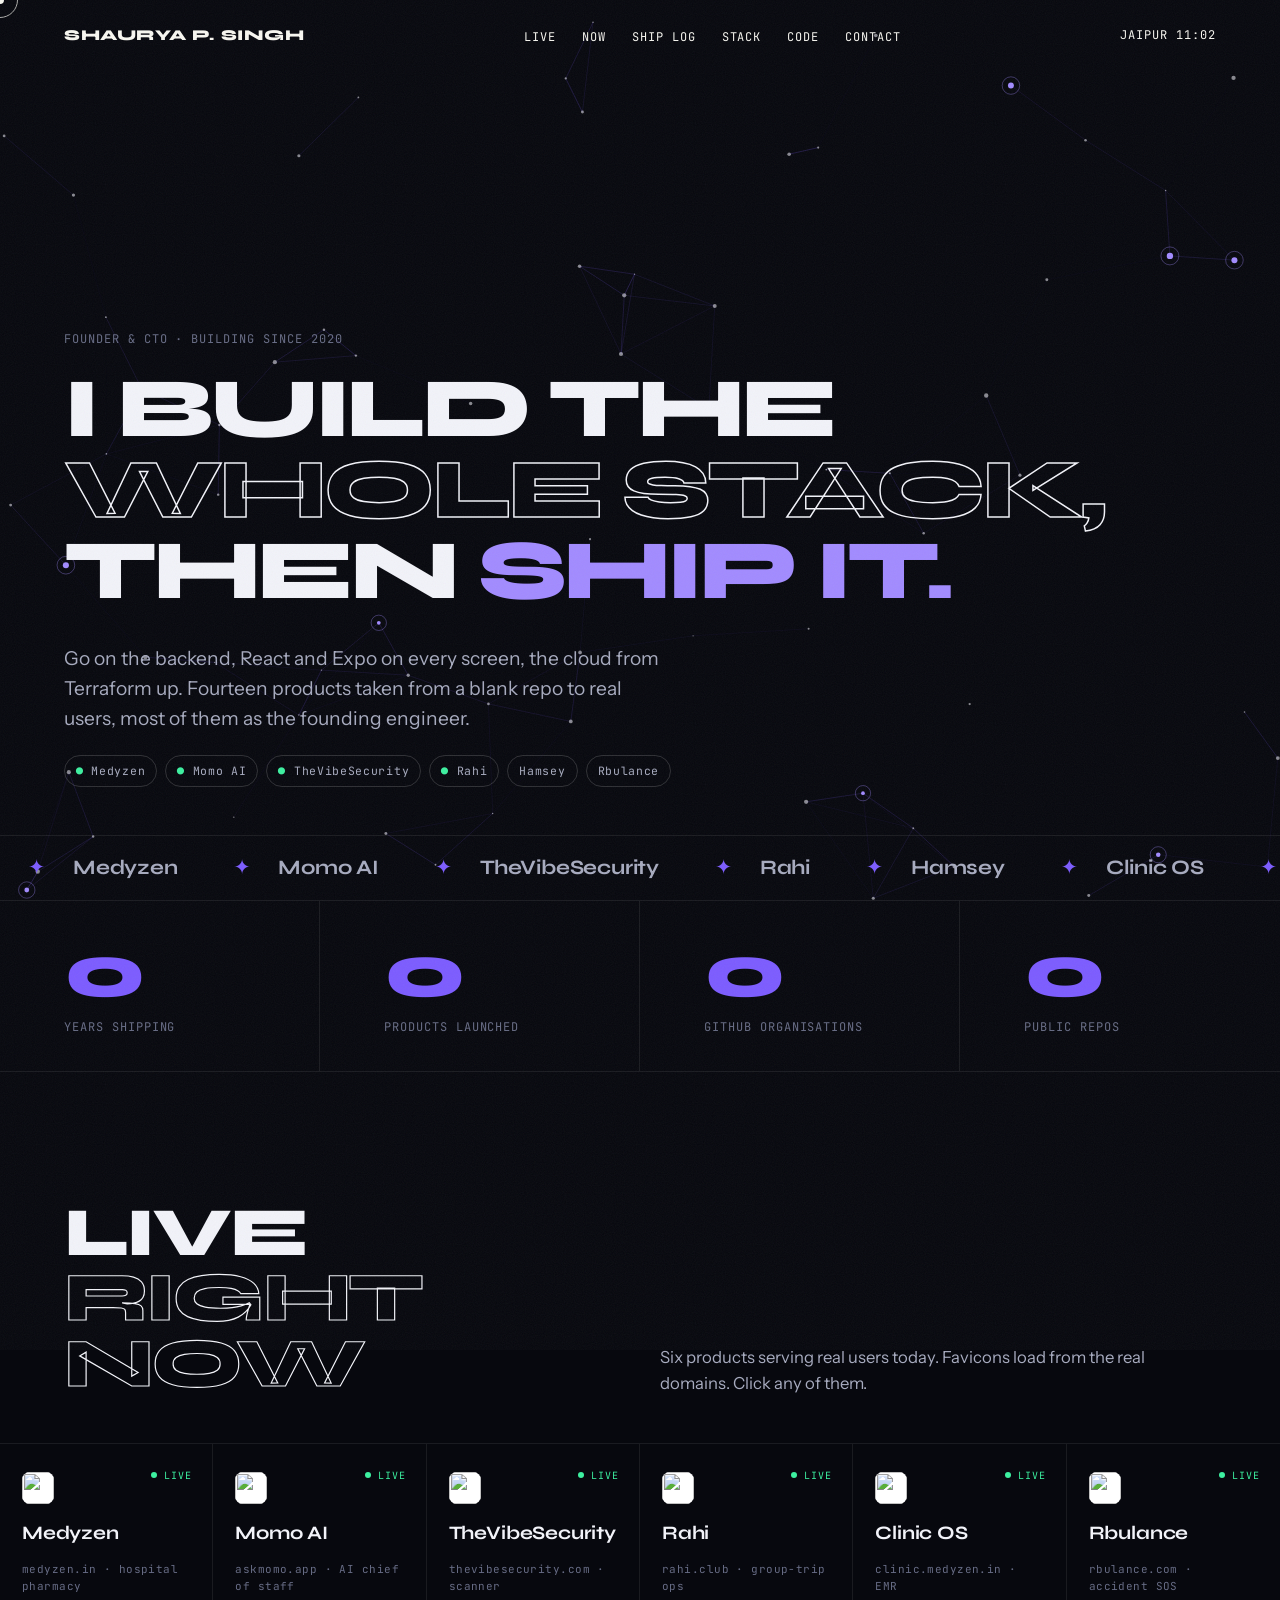
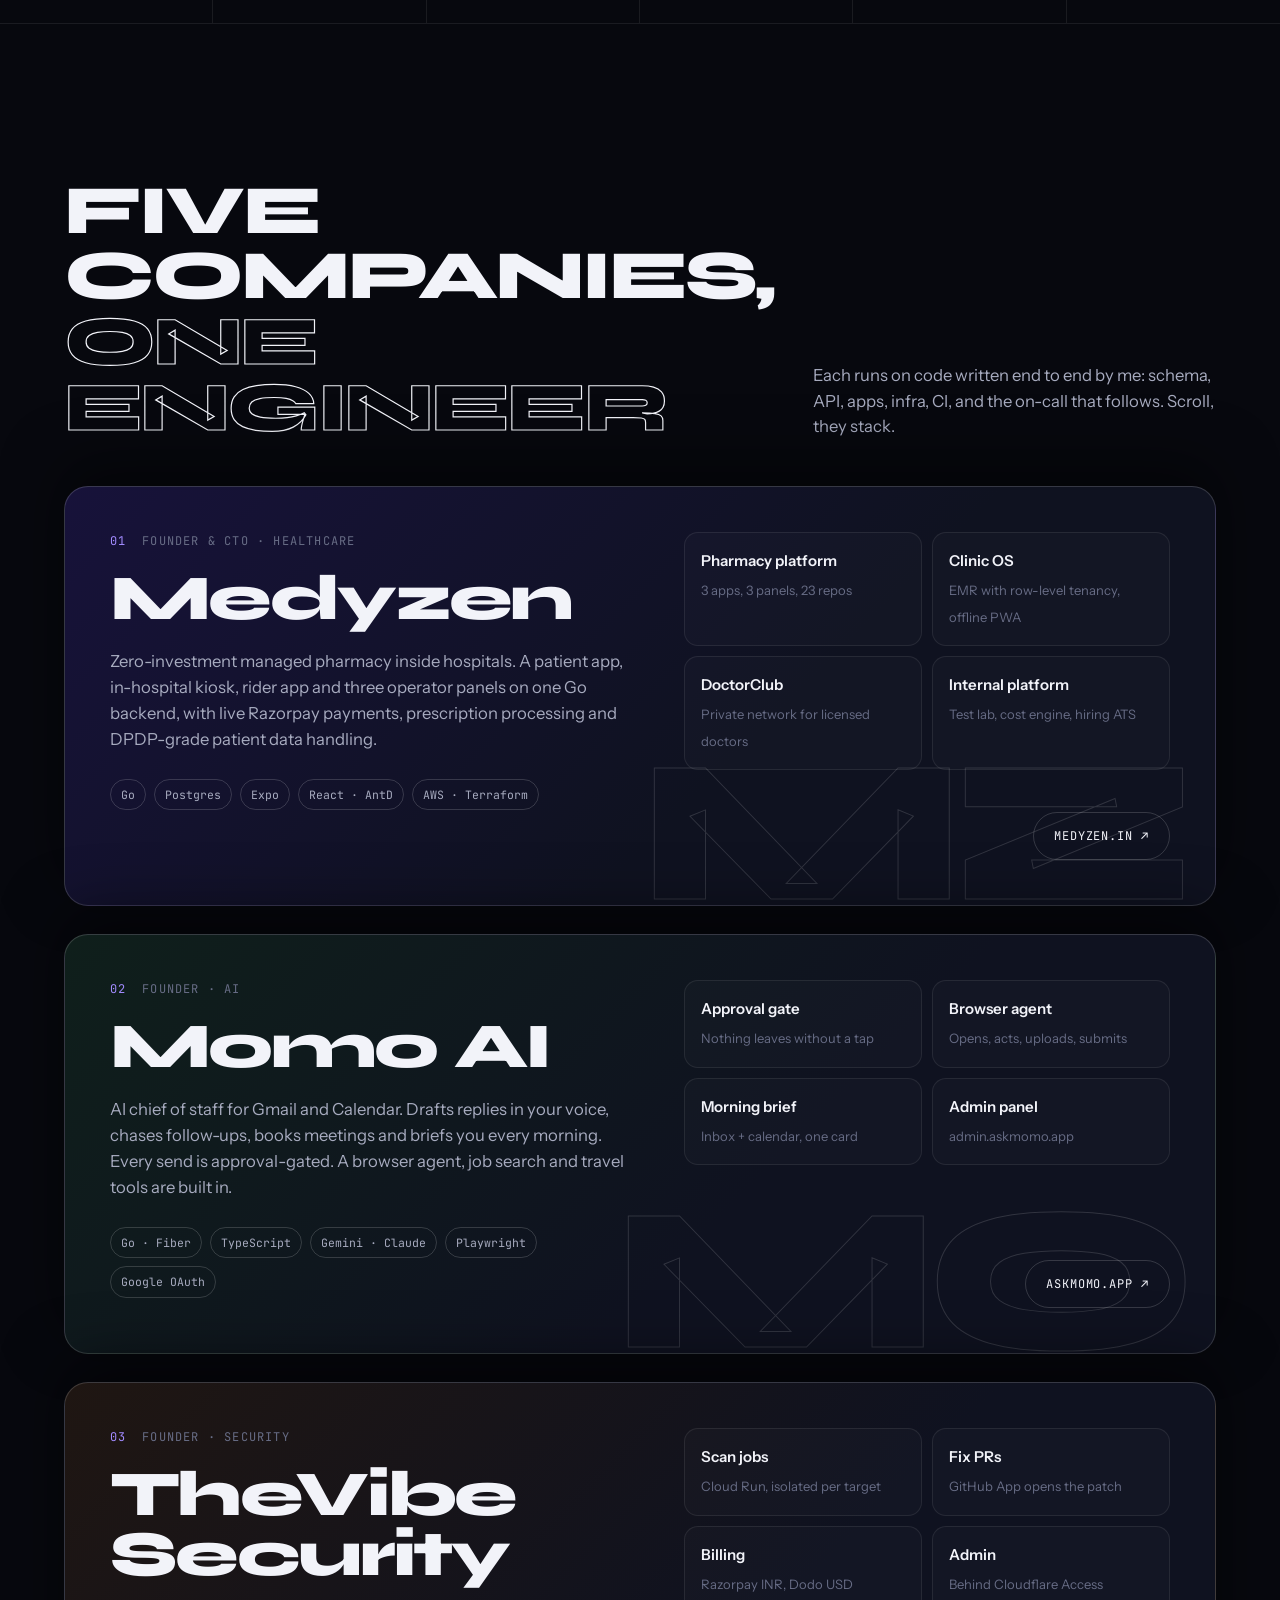
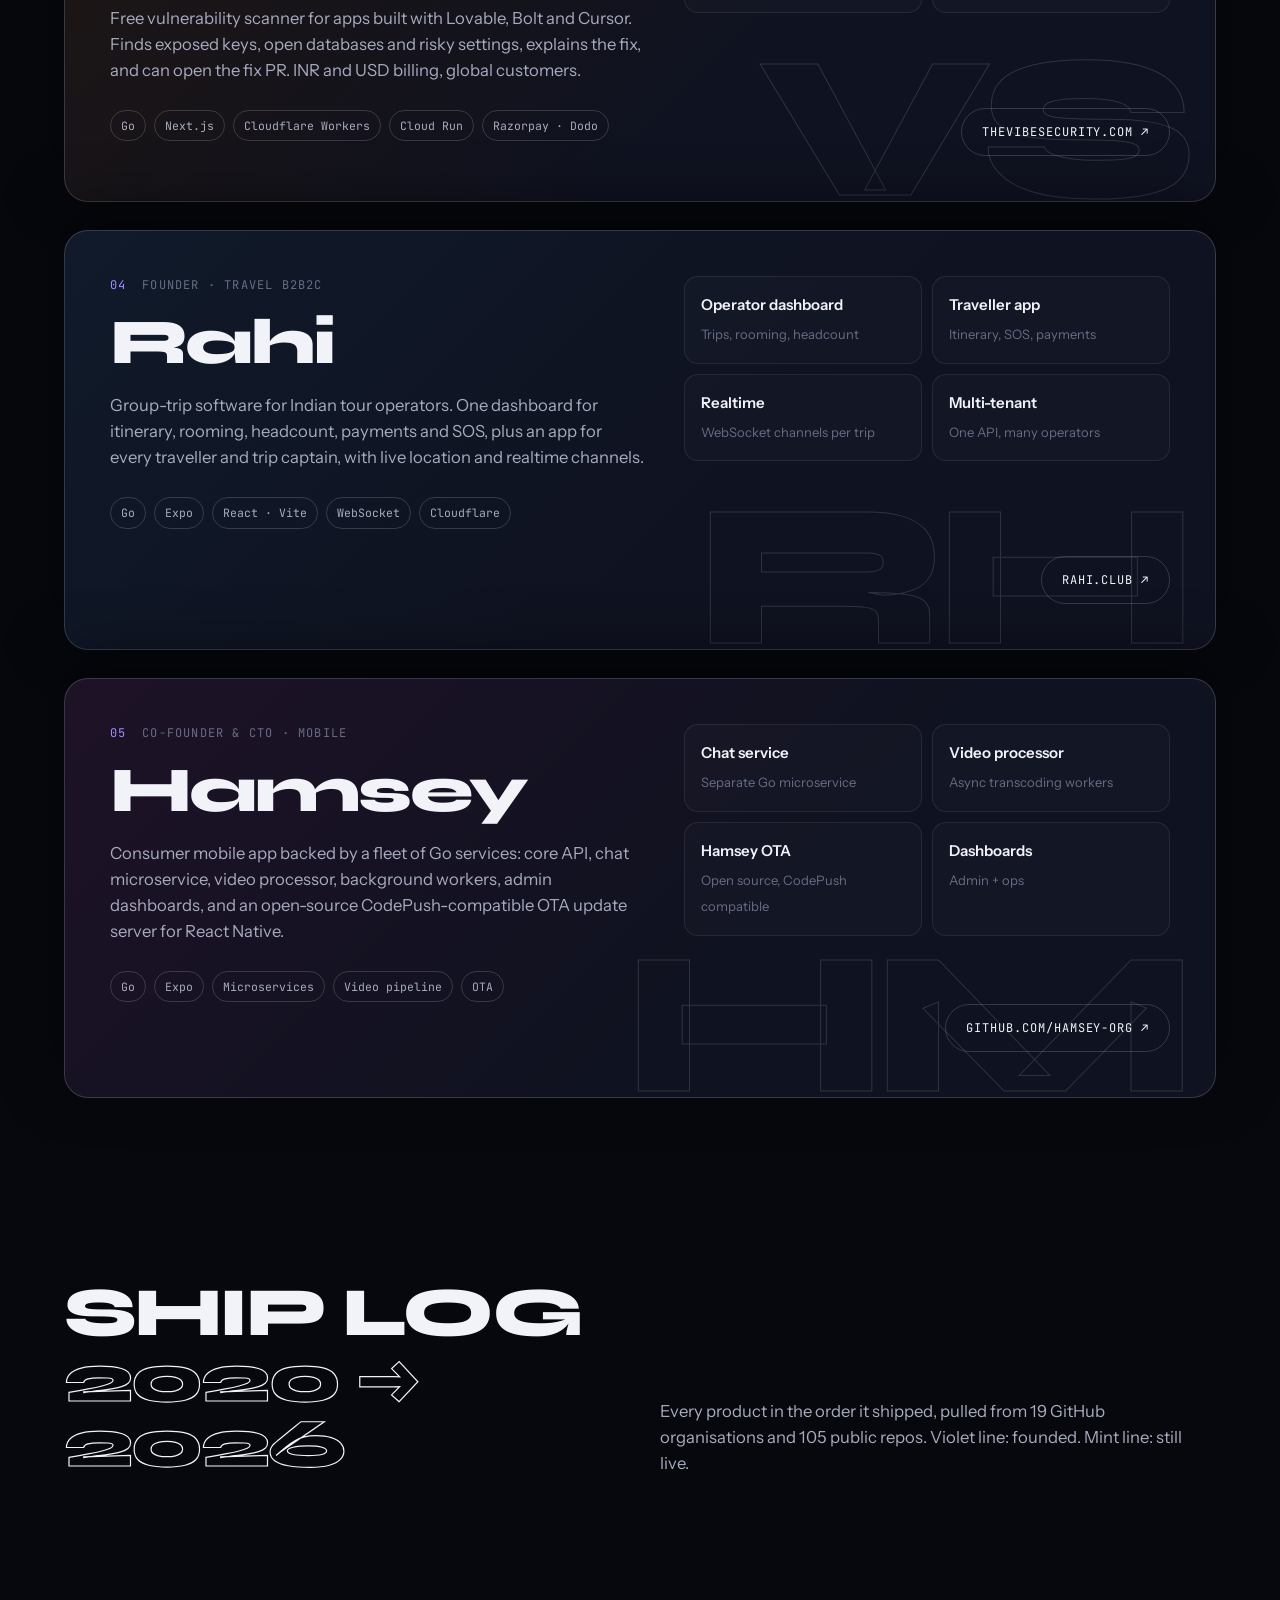
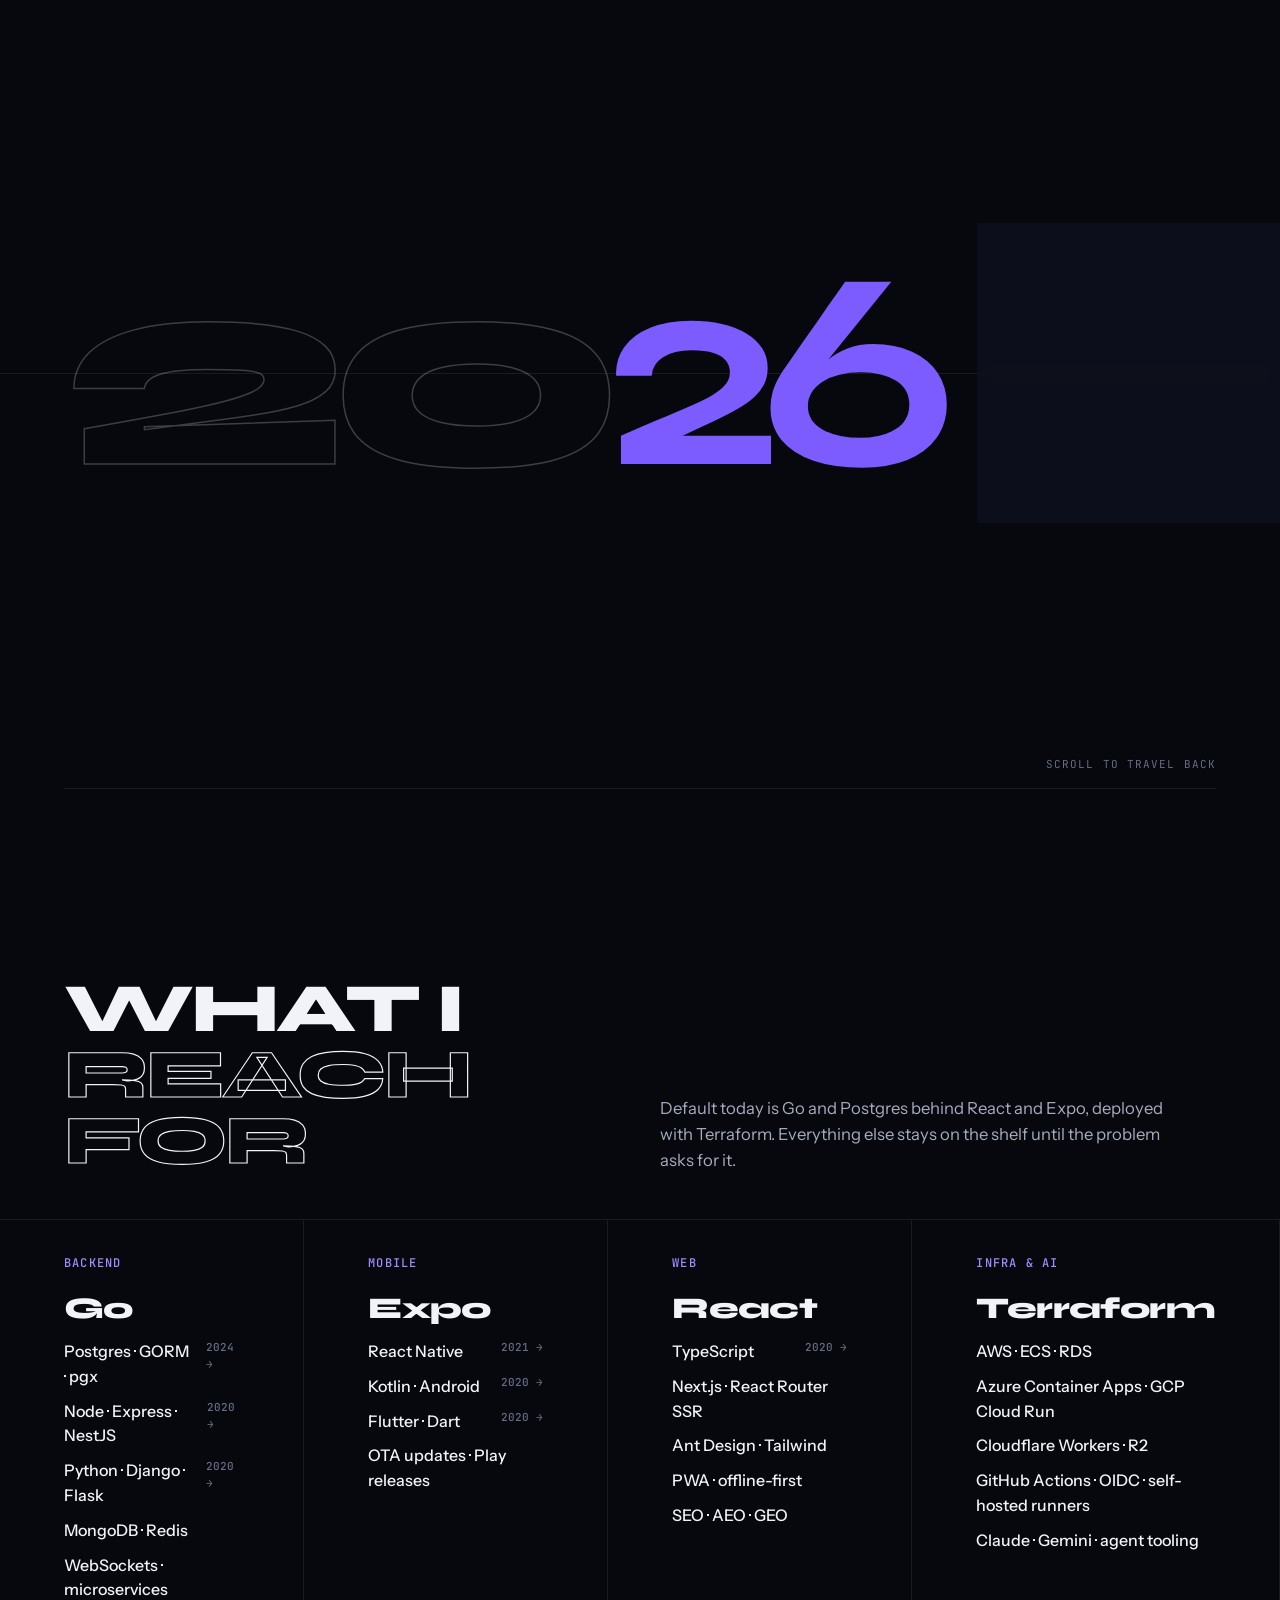
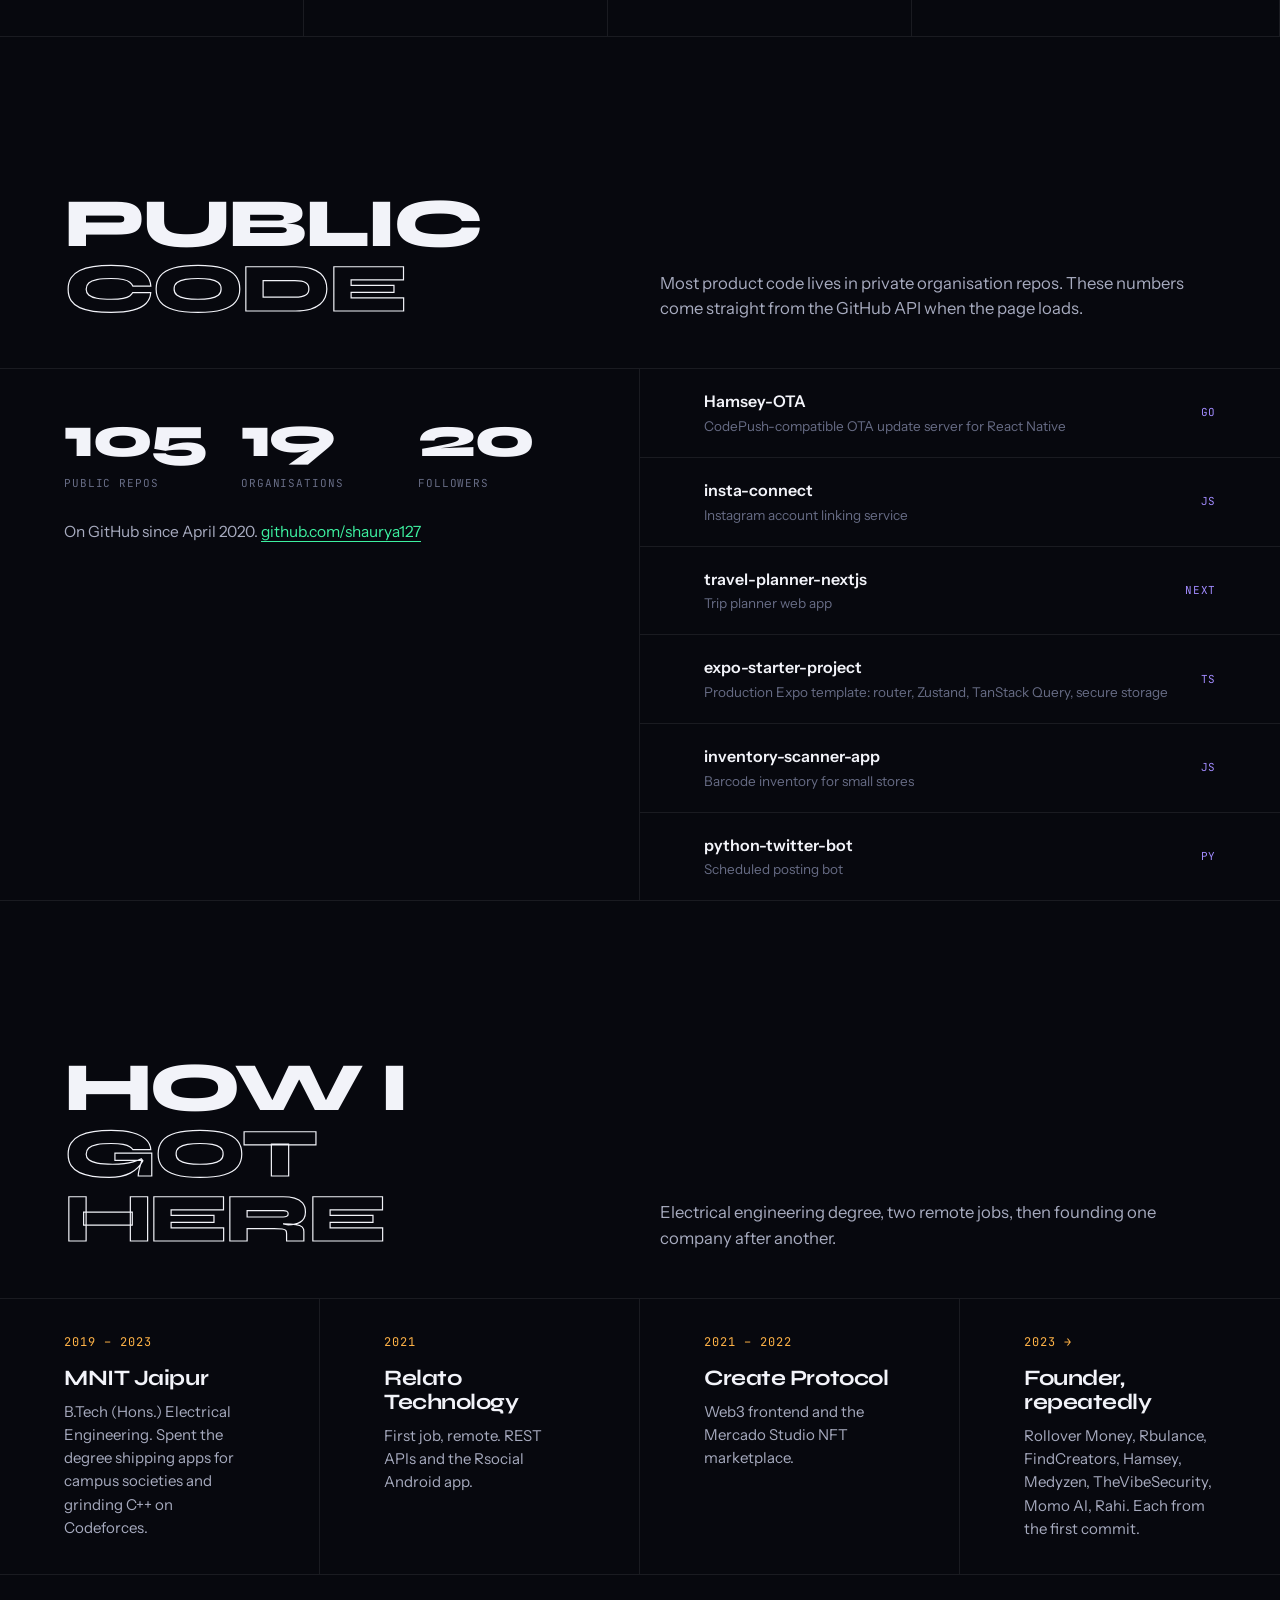
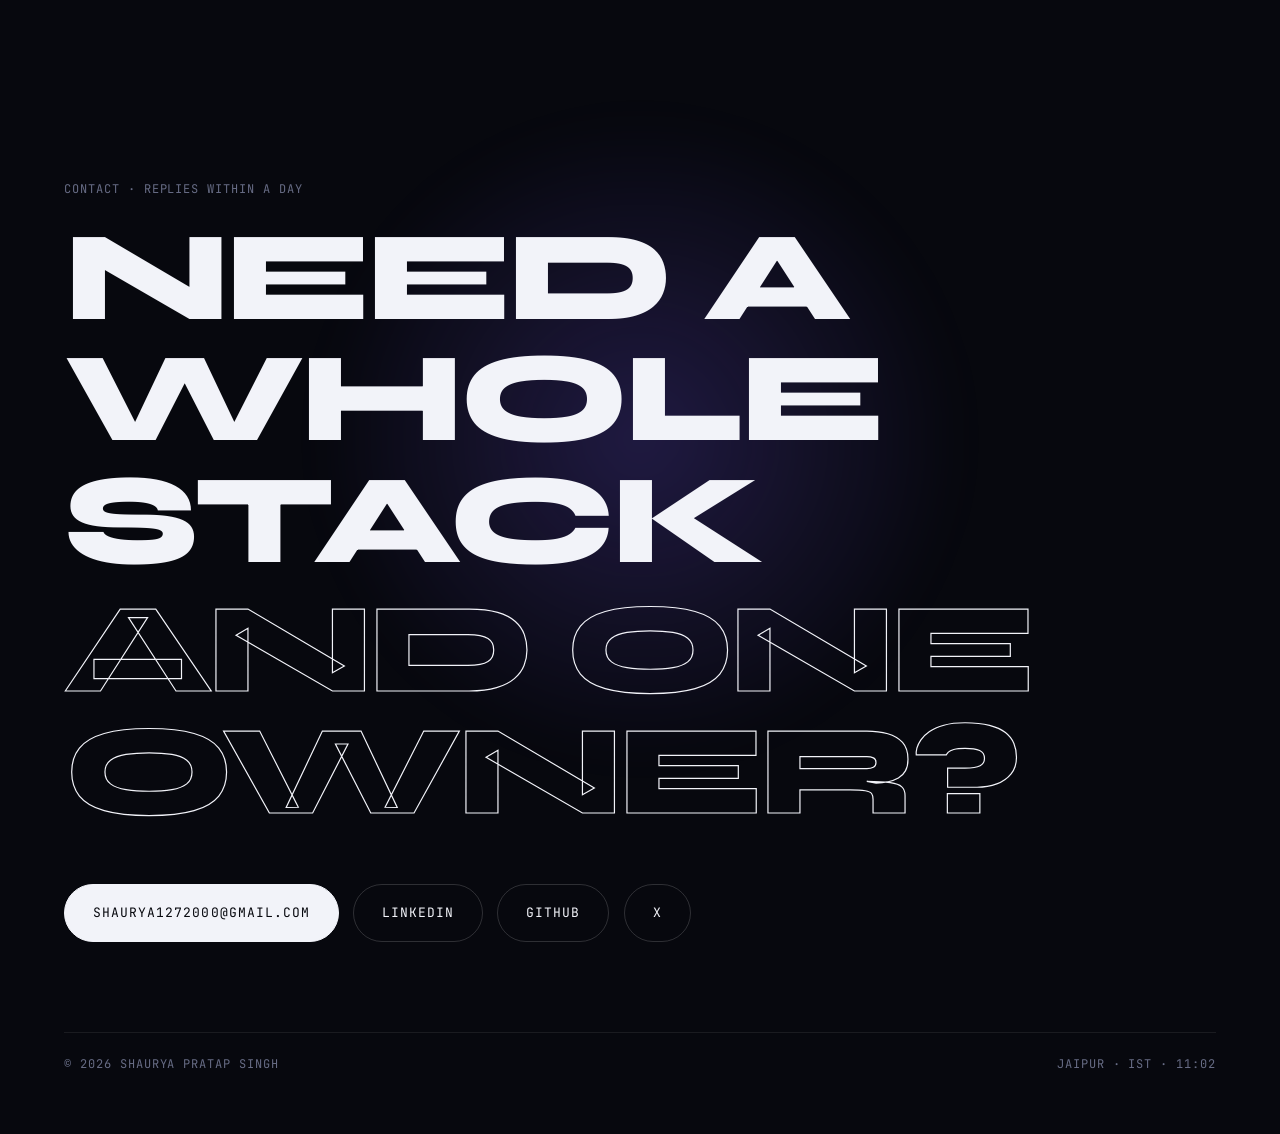
==== commit b81852f2: "Redesign portfolio: cinematic dark build, network canvas hero, stacking venture cards, horizontal sh" ====
--- a/index.html
+++ b/index.html
@@ -4,393 +4,497 @@
 <meta charset="utf-8">
 <meta name="viewport" content="width=device-width, initial-scale=1">
 <title>Shaurya Pratap Singh</title>
-<meta name="description" content="Shaurya Pratap Singh — founder and CTO who builds and ships the whole company's software: Go backends, React and Expo apps, cloud infrastructure. Medyzen, Momo AI, TheVibeSecurity, Rahi, Hamsey.">
+<meta name="description" content="Shaurya Pratap Singh — founder and CTO who builds and ships whole companies' software: Go backends, React and Expo apps, cloud infrastructure. Medyzen, Momo AI, TheVibeSecurity, Rahi, Hamsey.">
 <meta property="og:title" content="Shaurya Pratap Singh — Founder & CTO">
-<meta property="og:description" content="Builds and ships whole products: Go backends, React and Expo apps, cloud infra. Medyzen, Momo AI, TheVibeSecurity, Rahi, Hamsey.">
+<meta property="og:description" content="Fourteen products shipped since 2020. Go, React, Expo, cloud. Medyzen, Momo AI, TheVibeSecurity, Rahi, Hamsey.">
 <meta property="og:image" content="https://shaurya127.github.io/shauryasingh/assets/img/shaurya.png">
-<meta property="og:type" content="profile">
 <link rel="icon" href="assets/img/favicon.png">
 <link rel="preconnect" href="https://fonts.googleapis.com">
 <link rel="preconnect" href="https://fonts.gstatic.com" crossorigin>
-<link href="https://fonts.googleapis.com/css2?family=Bricolage+Grotesque:opsz,wght@12..96,500;12..96,700;12..96,800&family=IBM+Plex+Mono:wght@400;500&family=IBM+Plex+Sans:wght@400;500;600&display=swap" rel="stylesheet">
+<link href="https://fonts.googleapis.com/css2?family=Syne:wght@500;700;800&family=Instrument+Sans:ital,wght@0,400;0,500;0,600;1,400&family=JetBrains+Mono:wght@400;500&display=swap" rel="stylesheet">
 <style>
 :root{
-  --paper:#F2F3F0;--paper-2:#E9EBE6;--ink:#101418;--ink-2:#3A4047;--muted:#6B7280;--line:#D3D7CF;
-  --accent:#1D35D9;--accent-soft:#DDE2FB;--live:#17A05E;--past:#B9BEB6;
-  --display:"Bricolage Grotesque",system-ui,sans-serif;--body:"IBM Plex Sans",system-ui,sans-serif;--mono:"IBM Plex Mono",ui-monospace,monospace;
-  --max:1120px;--gutter:clamp(16px,4vw,48px);
-}
-@media (prefers-color-scheme:dark){:root:not([data-theme="light"]){
-  --paper:#0E1115;--paper-2:#151920;--ink:#EDEFEA;--ink-2:#C2C7BF;--muted:#8B9199;--line:#262C35;
-  --accent:#7A8DFF;--accent-soft:#1B2347;--live:#36C47E;--past:#3C434D;
-}}
-:root[data-theme="dark"]{
-  --paper:#0E1115;--paper-2:#151920;--ink:#EDEFEA;--ink-2:#C2C7BF;--muted:#8B9199;--line:#262C35;
-  --accent:#7A8DFF;--accent-soft:#1B2347;--live:#36C47E;--past:#3C434D;
+  --bg:#07080E;--bg-2:#0C0E18;--panel:#0F1220;--line:rgba(255,255,255,.08);--line-2:rgba(255,255,255,.16);
+  --text:#F2F3F9;--text-2:#A7ABBF;--text-3:#676C85;
+  --violet:#7C5CFF;--violet-2:#A28BFF;--mint:#3DF0A0;--amber:#FFB347;
+  --display:"Syne",system-ui,sans-serif;--body:"Instrument Sans",system-ui,sans-serif;--mono:"JetBrains Mono",ui-monospace,monospace;
+  --gutter:clamp(20px,5vw,80px);
 }
 *{box-sizing:border-box;margin:0;padding:0}
-html{scroll-behavior:smooth}
-body{background:var(--paper);color:var(--ink);font-family:var(--body);font-size:17px;line-height:1.55;-webkit-font-smoothing:antialiased}
+html{background:var(--bg)}
+html.lenis{height:auto}.lenis.lenis-smooth{scroll-behavior:auto!important}
+body{background:var(--bg);color:var(--text);font-family:var(--body);font-size:17px;line-height:1.55;-webkit-font-smoothing:antialiased;overflow-x:hidden}
 a{color:inherit;text-decoration:none}
-a:focus-visible,button:focus-visible{outline:2px solid var(--accent);outline-offset:3px;border-radius:4px}
+a:focus-visible,button:focus-visible{outline:2px solid var(--mint);outline-offset:4px;border-radius:4px}
 img{display:block;max-width:100%}
-.wrap{max-width:var(--max);margin:0 auto;padding:0 var(--gutter)}
-.mono{font-family:var(--mono);font-size:12.5px;letter-spacing:.02em;text-transform:uppercase;color:var(--muted)}
-
-/* nav */
-.nav{position:sticky;top:0;z-index:20;background:color-mix(in srgb,var(--paper) 86%,transparent);backdrop-filter:blur(10px);border-bottom:1px solid var(--line)}
-.nav .wrap{display:flex;align-items:center;justify-content:space-between;height:60px;gap:16px}
-.brand{white-space:nowrap;font-family:var(--display);font-weight:700;font-size:17px;letter-spacing:-.01em}
-.nav ul{display:flex;gap:22px;list-style:none}
-.nav li a{font-size:14px;color:var(--ink-2)}
-.nav li a:hover{color:var(--accent)}
-@media(max-width:640px){.nav li:nth-child(n+3){display:none}.nav ul{gap:14px}}
-
-/* hero */
-.hero{padding:clamp(56px,9vw,120px) 0 clamp(40px,6vw,72px)}
-.hero-grid{display:grid;grid-template-columns:1fr auto;gap:40px;align-items:end}
-@media(max-width:760px){.hero-grid{grid-template-columns:1fr}}
-.hero h1{font-family:var(--display);font-weight:800;font-size:clamp(40px,7.4vw,92px);line-height:.96;letter-spacing:-.035em;max-width:14ch;text-wrap:balance}
-.hero h1 em{font-style:normal;color:var(--accent)}
-.hero .lede{margin-top:28px;max-width:52ch;font-size:clamp(17px,1.6vw,20px);color:var(--ink-2)}
-.hero .meta{margin-top:20px;display:flex;flex-wrap:wrap;gap:8px 18px}
-.photo{width:clamp(140px,18vw,210px);aspect-ratio:1;border-radius:22px;overflow:hidden;background:var(--paper-2);border:1px solid var(--line);box-shadow:0 20px 50px -30px rgba(0,0,0,.45)}
-.photo img{width:100%;height:100%;object-fit:cover}
-.hero-reveal>*{opacity:0;transform:translateY(14px);animation:rise .7s cubic-bezier(.2,.7,.2,1) forwards}
-.hero-reveal>*:nth-child(2){animation-delay:.08s}.hero-reveal>*:nth-child(3){animation-delay:.16s}.hero-reveal>*:nth-child(4){animation-delay:.24s}
-@keyframes rise{to{opacity:1;transform:none}}
-
-/* live board */
-.board{border-top:1px solid var(--line);border-bottom:1px solid var(--line);background:var(--paper-2)}
-.board .wrap{padding-top:22px;padding-bottom:22px}
-.board-head{display:flex;justify-content:space-between;align-items:baseline;gap:12px;margin-bottom:14px}
-.board-grid{display:grid;grid-template-columns:repeat(auto-fit,minmax(170px,1fr));gap:10px}
-.tile{display:flex;align-items:center;gap:12px;padding:12px 14px;background:var(--paper);border:1px solid var(--line);border-radius:12px;transition:transform .2s,border-color .2s}
-.tile:hover{transform:translateY(-2px);border-color:var(--accent)}
-.tile img{width:28px;height:28px;border-radius:7px;background:#fff}
-.tile b{display:block;font-weight:600;font-size:14.5px;line-height:1.2}
-.tile span{display:block;font-size:12px;color:var(--muted);margin-top:2px}
-.dot{width:7px;height:7px;border-radius:50%;background:var(--live);margin-left:auto;flex:none;box-shadow:0 0 0 0 var(--live);animation:ping 2.2s infinite}
-@keyframes ping{0%{box-shadow:0 0 0 0 color-mix(in srgb,var(--live) 60%,transparent)}100%{box-shadow:0 0 0 9px transparent}}
-
-/* sections */
-section{padding:clamp(56px,8vw,104px) 0}
-.sec-head{display:grid;grid-template-columns:200px 1fr;gap:24px;margin-bottom:40px;align-items:start}
-@media(max-width:760px){.sec-head{grid-template-columns:1fr;gap:8px}}
-h2{font-family:var(--display);font-weight:700;font-size:clamp(28px,3.6vw,44px);letter-spacing:-.03em;line-height:1.05;text-wrap:balance}
-.sec-head p{color:var(--ink-2);max-width:60ch;margin-top:10px}
-
-/* now */
-.now-grid{display:grid;grid-template-columns:repeat(auto-fit,minmax(300px,1fr));gap:14px}
-.card{position:relative;padding:26px;border:1px solid var(--line);border-radius:18px;background:var(--paper);display:flex;flex-direction:column;gap:12px;transition:border-color .2s,transform .2s}
-.card:hover{border-color:var(--accent);transform:translateY(-2px)}
-.card .top{display:flex;align-items:center;gap:12px}
-.card .top img{width:36px;height:36px;border-radius:9px;background:#fff}
-.card h3{font-family:var(--display);font-weight:700;font-size:22px;letter-spacing:-.02em;line-height:1.1}
-.card .role{font-size:12.5px;color:var(--muted)}
-.card p{color:var(--ink-2);font-size:15.5px}
-.card .stack{margin-top:auto;display:flex;flex-wrap:wrap;gap:6px}
-.chip{font-family:var(--mono);font-size:11.5px;padding:3px 8px;border-radius:999px;border:1px solid var(--line);color:var(--ink-2);background:var(--paper-2)}
-.card .go{font-family:var(--mono);font-size:12px;color:var(--accent);margin-bottom:-2px}
-.card.feature{grid-column:1/-1;background:var(--ink);color:var(--paper);border-color:var(--ink)}
-.card.feature p,.card.feature .role{color:color-mix(in srgb,var(--paper) 72%,transparent)}
-.card.feature .chip{border-color:color-mix(in srgb,var(--paper) 22%,transparent);background:transparent;color:var(--paper)}
-.card.feature .go{color:var(--paper)}
-.card.feature .sub{display:grid;grid-template-columns:repeat(auto-fit,minmax(200px,1fr));gap:10px;margin-top:6px}
-.card.feature .sub div{padding:12px 14px;border:1px solid color-mix(in srgb,var(--paper) 18%,transparent);border-radius:12px;font-size:14px}
-.card.feature .sub b{display:block;font-weight:600;margin-bottom:2px}
-.card.feature .sub span{color:color-mix(in srgb,var(--paper) 65%,transparent);font-size:13px}
-
-/* ship log */
-.log{position:relative;display:grid;grid-template-columns:72px 1fr;gap:0}
-@media(max-width:640px){.log{grid-template-columns:40px 1fr}}
-.rail{position:relative}
-.rail::before{content:"";position:absolute;left:50%;top:0;bottom:0;width:2px;background:linear-gradient(var(--accent) 0,var(--accent) var(--fill,0%),var(--line) var(--fill,0%));transform:translateX(-50%)}
-.year{grid-column:1/-1;display:grid;grid-template-columns:72px 1fr;margin-top:30px}
-@media(max-width:640px){.year{grid-template-columns:40px 1fr}}
-.year:first-child{margin-top:0}
-.year .y{font-family:var(--display);font-weight:800;font-size:clamp(22px,3vw,34px);letter-spacing:-.03em;color:var(--accent);line-height:1;position:relative;padding-bottom:16px}
-.year .y::after{content:"";position:absolute;left:0;right:0;bottom:8px;border-top:1px dashed var(--line)}
-.entry{grid-column:1/-1;display:grid;grid-template-columns:72px 1fr;align-items:start}
-@media(max-width:640px){.entry{grid-template-columns:40px 1fr}}
-.entry .node{position:relative;height:100%;min-height:56px}
-.entry .node::before{content:"";position:absolute;left:50%;top:0;bottom:0;width:2px;background:var(--line);transform:translateX(-50%)}
-.entry .node::after{content:"";position:absolute;left:50%;top:18px;width:11px;height:11px;border-radius:50%;background:var(--paper);border:2.5px solid var(--past);transform:translateX(-50%);transition:border-color .3s,background .3s}
-.entry.live .node::after{border-color:var(--live);background:var(--live)}
-.entry.founder .node::after{border-color:var(--accent)}
-.entry.founder.live .node::after{background:var(--accent);border-color:var(--accent)}
-.entry .body{padding:10px 0 22px 10px;border-bottom:1px solid var(--line);display:grid;grid-template-columns:1fr auto;gap:6px 24px;align-items:baseline}
-@media(max-width:640px){.entry .body{grid-template-columns:1fr}}
-.entry h4{font-family:var(--display);font-weight:700;font-size:19px;letter-spacing:-.015em;display:flex;align-items:center;gap:10px;flex-wrap:wrap}
-.entry h4 a:hover{color:var(--accent)}
-.tag{font-family:var(--mono);font-size:10.5px;letter-spacing:.06em;text-transform:uppercase;padding:2px 7px;border-radius:5px;border:1px solid var(--line);color:var(--muted)}
-.tag.f{border-color:var(--accent);color:var(--accent)}
-.tag.l{border-color:var(--live);color:var(--live)}
-.entry p{color:var(--ink-2);font-size:15px;max-width:66ch;grid-column:1}
-.entry .st{grid-column:2;grid-row:1/3;font-family:var(--mono);font-size:12px;color:var(--muted);text-align:right;line-height:1.7}
-@media(max-width:640px){.entry .st{grid-column:1;grid-row:auto;text-align:left}}
-.reveal{opacity:0;transform:translateY(12px);transition:opacity .6s,transform .6s}
-.reveal.in{opacity:1;transform:none}
-
-/* stack */
-.stack-grid{display:grid;grid-template-columns:repeat(auto-fit,minmax(220px,1fr));gap:14px}
-.stack-col{padding:22px;border:1px solid var(--line);border-radius:16px;background:var(--paper-2)}
-.stack-col h3{font-family:var(--mono);font-size:12px;letter-spacing:.06em;text-transform:uppercase;color:var(--muted);margin-bottom:12px;font-weight:500}
-.stack-col ul{list-style:none;display:flex;flex-direction:column;gap:6px}
-.stack-col li{font-size:15.5px;display:flex;justify-content:space-between;gap:12px}
-.stack-col li small{font-family:var(--mono);font-size:11.5px;color:var(--muted)}
-
-/* open source / github */
-.gh{display:grid;grid-template-columns:1fr 1fr;gap:14px}
-@media(max-width:760px){.gh{grid-template-columns:1fr}}
-.gh .stats{display:grid;grid-template-columns:repeat(3,1fr);gap:10px}
-.stat{padding:18px;border:1px solid var(--line);border-radius:14px}
-.stat b{display:block;font-family:var(--display);font-weight:800;font-size:34px;letter-spacing:-.03em;line-height:1}
-.stat span{display:block;margin-top:6px;font-size:12.5px;color:var(--muted)}
-.repos{display:flex;flex-direction:column;gap:8px}
-.repo{display:flex;justify-content:space-between;gap:12px;padding:12px 14px;border:1px solid var(--line);border-radius:12px;font-size:14.5px}
-.repo:hover{border-color:var(--accent)}
-.repo span{font-family:var(--mono);font-size:11.5px;color:var(--muted);white-space:nowrap}
-
-/* path */
-.path{display:grid;grid-template-columns:repeat(auto-fit,minmax(240px,1fr));gap:14px}
-.path div{padding:20px;border-left:2px solid var(--line)}
-.path b{display:block;font-family:var(--display);font-weight:700;font-size:18px;letter-spacing:-.015em}
-.path span{display:block;color:var(--muted);font-size:13px;font-family:var(--mono);margin:4px 0 8px}
-.path p{color:var(--ink-2);font-size:15px}
-
-/* contact */
-.contact{background:var(--ink);color:var(--paper)}
-.contact h2{font-size:clamp(34px,5.4vw,64px);max-width:16ch}
-.contact .links{margin-top:30px;display:flex;flex-wrap:wrap;gap:12px}
-.contact .links a{padding:12px 18px;border:1px solid color-mix(in srgb,var(--paper) 30%,transparent);border-radius:999px;font-size:15px;transition:background .2s,color .2s}
-.contact .links a:hover{background:var(--paper);color:var(--ink)}
-.contact .links a.primary{background:var(--accent);border-color:var(--accent);color:#fff}
-footer{padding:26px 0;font-size:13px;color:var(--muted);display:flex;justify-content:space-between;flex-wrap:wrap;gap:8px}
-.theme-btn{background:none;border:1px solid var(--line);color:var(--ink-2);border-radius:999px;padding:6px 12px;font:inherit;font-size:13px;cursor:pointer}
-@media (prefers-reduced-motion:reduce){*{animation:none!important;transition:none!important}.hero-reveal>*,.reveal{opacity:1;transform:none}}
+::selection{background:var(--violet);color:#fff}
+.mono{font-family:var(--mono);font-size:12px;letter-spacing:.08em;text-transform:uppercase;color:var(--text-3)}
+
+.grain{position:fixed;inset:-50%;width:200%;height:200%;pointer-events:none;z-index:60;opacity:.055;background-image:url("data:image/svg+xml,%3Csvg xmlns='http://www.w3.org/2000/svg' width='300' height='300'%3E%3Cfilter id='n'%3E%3CfeTurbulence type='fractalNoise' baseFrequency='.9' numOctaves='2' stitchTiles='stitch'/%3E%3C/filter%3E%3Crect width='100%25' height='100%25' filter='url(%23n)'/%3E%3C/svg%3E");animation:grain 1.2s steps(3) infinite}
+@keyframes grain{0%{transform:translate(0,0)}33%{transform:translate(-3%,2%)}66%{transform:translate(2%,-3%)}100%{transform:translate(0,0)}}
+
+.cur{position:fixed;top:0;left:0;z-index:70;pointer-events:none;mix-blend-mode:difference}
+.cur-dot{width:8px;height:8px;background:#fff;border-radius:50%;transform:translate(-50%,-50%)}
+.cur-ring{position:fixed;top:0;left:0;width:36px;height:36px;border:1.5px solid #fff;border-radius:50%;transition:width .25s,height .25s,opacity .25s;opacity:.7}
+body.hov .cur-ring{width:64px;height:64px;opacity:1;margin:-14px 0 0 -14px}
+@media(hover:none){.cur{display:none}}
+
+.loader{position:fixed;inset:0;z-index:80;background:var(--bg);display:flex;align-items:flex-end;justify-content:space-between;padding:var(--gutter);font-family:var(--display);font-weight:800}
+.loader .n{font-size:clamp(64px,14vw,200px);line-height:.85;letter-spacing:-.05em}
+.loader .t{font-family:var(--mono);font-size:12px;letter-spacing:.1em;text-transform:uppercase;color:var(--text-3);text-align:right;line-height:1.8}
+.loader .bar{position:absolute;left:0;bottom:0;height:2px;background:var(--violet);width:0}
+
+.nav{position:fixed;top:0;left:0;right:0;z-index:50;display:flex;align-items:center;justify-content:space-between;padding:22px var(--gutter);mix-blend-mode:difference;color:#fff}
+.nav .brand{font-family:var(--display);font-weight:800;font-size:15px;letter-spacing:.04em;text-transform:uppercase}
+.nav ul{display:flex;gap:26px;list-style:none}
+.nav li a{font-family:var(--mono);font-size:12px;letter-spacing:.08em;text-transform:uppercase;position:relative}
+.nav li a::after{content:"";position:absolute;left:0;right:100%;bottom:-4px;height:1px;background:#fff;transition:right .3s}
+.nav li a:hover::after{right:0}
+.nav .time{font-family:var(--mono);font-size:12px;letter-spacing:.08em}
+@media(max-width:760px){.nav ul{display:none}}
+
+.hero{position:relative;min-height:100svh;display:grid;grid-template-rows:1fr auto;overflow:hidden}
+#net{position:absolute;inset:0;width:100%;height:100%}
+.hero-in{position:relative;z-index:2;padding:calc(var(--gutter) + 60px) var(--gutter) 0;display:grid;grid-template-columns:1fr auto;gap:40px;align-items:end}
+@media(max-width:900px){.hero-in{grid-template-columns:1fr}.hero h1{font-size:8.3vw}}
+.hero h1{font-family:var(--display);font-weight:800;font-size:clamp(36px,6.6vw,112px);line-height:.9;letter-spacing:-.045em;text-transform:uppercase}
+.hero h1 .ln{display:block;overflow:hidden;padding-bottom:.06em}
+.hero h1 .ln span{display:block;transform:translateY(110%)}
+.hero h1 .o{color:transparent;-webkit-text-stroke:1.5px var(--text)}
+.hero h1 .v{color:var(--violet-2);display:inline!important;transform:none!important}
+.hero .sub{margin-top:30px;max-width:46ch;font-size:clamp(16px,1.5vw,20px);color:var(--text-2)}
+.hero .tags{margin-top:22px;display:flex;flex-wrap:wrap;gap:8px}
+.hero .tags span{font-family:var(--mono);font-size:11.5px;letter-spacing:.06em;padding:6px 11px;border:1px solid var(--line-2);border-radius:999px;color:var(--text-2)}
+.hero .tags span b{color:var(--mint);font-weight:500}
+.portrait{position:relative;width:clamp(160px,22vw,300px);aspect-ratio:4/5;border-radius:18px;overflow:hidden;background:#1A1D2E;border:1px solid var(--line-2)}
+.portrait img{width:100%;height:100%;object-fit:cover;object-position:top;filter:saturate(.9) contrast(1.05)}
+.portrait::after{content:"";position:absolute;inset:0;background:linear-gradient(180deg,transparent 55%,rgba(7,8,14,.85))}
+.portrait .cap{position:absolute;left:14px;bottom:12px;z-index:2;font-family:var(--mono);font-size:11px;letter-spacing:.08em;text-transform:uppercase;color:var(--text-2)}
+.portrait .cap b{display:block;color:var(--text);font-weight:500}
+.hero-foot{position:relative;z-index:2;border-top:1px solid var(--line);margin-top:48px}
+.marquee{overflow:hidden;white-space:nowrap;padding:16px 0}
+.marquee .track{display:inline-flex;animation:mq 40s linear infinite}
+.marquee span{font-family:var(--display);font-weight:700;font-size:clamp(16px,1.6vw,22px);letter-spacing:-.01em;padding:0 28px;color:var(--text-2)}
+.marquee span i{font-style:normal;color:var(--violet);margin-right:28px}
+@keyframes mq{to{transform:translateX(-50%)}}
+
+.nums{display:grid;grid-template-columns:repeat(4,1fr);border-top:1px solid var(--line);border-bottom:1px solid var(--line)}
+@media(max-width:760px){.nums{grid-template-columns:repeat(2,1fr)}}
+.num{padding:34px var(--gutter);border-right:1px solid var(--line)}
+.num:last-child{border-right:0}
+@media(max-width:760px){.num:nth-child(2){border-right:0}.num:nth-child(-n+2){border-bottom:1px solid var(--line)}}
+.num b{display:block;font-family:var(--display);font-weight:800;font-size:clamp(44px,6vw,88px);line-height:.95;letter-spacing:-.04em}
+.num b i{font-style:normal;color:var(--violet)}
+.num span{display:block;margin-top:10px;font-family:var(--mono);font-size:12px;letter-spacing:.08em;text-transform:uppercase;color:var(--text-3)}
+
+.live{padding:clamp(70px,10vw,140px) 0 0}
+.sec-head{padding:0 var(--gutter);display:grid;grid-template-columns:1fr 1fr;gap:40px;align-items:end;margin-bottom:46px}
+@media(max-width:900px){.sec-head{grid-template-columns:1fr;gap:16px}}
+h2{font-family:var(--display);font-weight:800;font-size:clamp(34px,5.4vw,84px);line-height:.95;letter-spacing:-.04em;text-transform:uppercase}
+h2 em{font-style:normal;color:transparent;-webkit-text-stroke:1.2px var(--text)}
+.sec-head p{color:var(--text-2);max-width:48ch;font-size:clamp(15px,1.3vw,18px)}
+.live-grid{display:grid;grid-template-columns:repeat(6,1fr);border-top:1px solid var(--line);border-bottom:1px solid var(--line)}
+@media(max-width:1100px){.live-grid{grid-template-columns:repeat(3,1fr)}.lt:nth-child(3n){border-right:0}}
+@media(max-width:600px){.live-grid{grid-template-columns:repeat(2,1fr)}.lt:nth-child(3n){border-right:1px solid var(--line)}.lt:nth-child(2n){border-right:0}}
+.lt{position:relative;padding:28px 22px;border-right:1px solid var(--line);display:flex;flex-direction:column;gap:14px;min-height:170px;overflow:hidden;transition:background .3s}
+.lt:nth-child(6n){border-right:0}
+.lt:hover{background:var(--bg-2)}
+.lt::before{content:"";position:absolute;inset:0;background:radial-gradient(400px 200px at var(--mx,50%) var(--my,50%),rgba(124,92,255,.18),transparent 60%);opacity:0;transition:opacity .3s}
+.lt:hover::before{opacity:1}
+.lt img{width:32px;height:32px;border-radius:8px;background:#fff}
+.lt b{font-family:var(--display);font-weight:700;font-size:19px;letter-spacing:-.01em;margin-top:auto}
+.lt small{font-family:var(--mono);font-size:11px;color:var(--text-3);letter-spacing:.04em}
+.lt .st{position:absolute;top:24px;right:20px;display:flex;align-items:center;gap:7px;font-family:var(--mono);font-size:10px;letter-spacing:.1em;color:var(--mint)}
+.lt .st i{width:6px;height:6px;border-radius:50%;background:var(--mint);animation:ping 2s infinite}
+@keyframes ping{0%{box-shadow:0 0 0 0 rgba(61,240,160,.6)}100%{box-shadow:0 0 0 10px transparent}}
+
+.now{padding:clamp(90px,12vw,170px) 0 0}
+.stack-wrap{padding:0 var(--gutter)}
+.scard{position:sticky;top:90px;margin-bottom:28px;border:1px solid var(--line-2);border-radius:24px;background:var(--panel);padding:clamp(26px,3.5vw,54px);display:grid;grid-template-columns:1.1fr 1fr;gap:40px;min-height:420px;box-shadow:0 -20px 60px rgba(0,0,0,.5);transform-origin:top center;overflow:hidden}
+@media(max-width:900px){.scard{grid-template-columns:1fr;position:relative;top:0}}
+.scard .k{font-family:var(--mono);font-size:12px;letter-spacing:.1em;text-transform:uppercase;color:var(--text-3);display:flex;gap:16px;align-items:center}
+.scard .k i{font-style:normal;color:var(--violet-2)}
+.scard h3{font-family:var(--display);font-weight:800;font-size:clamp(34px,5vw,74px);line-height:.95;letter-spacing:-.04em;margin:18px 0 20px}
+.scard p{color:var(--text-2);font-size:clamp(15px,1.3vw,18px);max-width:52ch}
+.scard .chips{display:flex;flex-wrap:wrap;gap:8px;margin-top:26px}
+.chip{font-family:var(--mono);font-size:11.5px;padding:6px 10px;border:1px solid var(--line-2);border-radius:999px;color:var(--text-2)}
+.scard .r{display:flex;flex-direction:column;gap:12px;justify-content:space-between;position:relative;z-index:1}
+.scard .modules{display:grid;grid-template-columns:1fr 1fr;gap:10px}
+.scard .modules div{padding:16px;border:1px solid var(--line);border-radius:14px;background:rgba(255,255,255,.02)}
+.scard .modules b{display:block;font-weight:600;font-size:15px;margin-bottom:4px}
+.scard .modules span{font-size:13px;color:var(--text-3)}
+.scard .link{align-self:flex-end;font-family:var(--mono);font-size:12px;letter-spacing:.08em;text-transform:uppercase;padding:14px 20px;border:1px solid var(--line-2);border-radius:999px;transition:background .3s,color .3s,border-color .3s}
+.scard .link:hover{background:var(--text);color:var(--bg);border-color:var(--text)}
+.scard.c1{background:linear-gradient(135deg,#17123A,#0F1220 60%)}
+.scard.c2{background:linear-gradient(135deg,#0F1F1B,#0F1220 60%)}
+.scard.c3{background:linear-gradient(135deg,#1F1612,#0F1220 60%)}
+.scard.c4{background:linear-gradient(135deg,#101A2A,#0F1220 60%)}
+.scard.c5{background:linear-gradient(135deg,#1E1226,#0F1220 60%)}
+.scard .big{font-family:var(--display);font-weight:800;font-size:clamp(100px,16vw,260px);line-height:.8;letter-spacing:-.06em;color:transparent;-webkit-text-stroke:1px rgba(255,255,255,.14);position:absolute;right:30px;bottom:-10px;pointer-events:none;user-select:none}
+
+.log{padding:clamp(90px,12vw,170px) 0 0}
+.hpin{position:relative;height:100svh;overflow:hidden}
+.htrack{position:absolute;top:0;left:0;height:100%;display:flex;align-items:center;will-change:transform;padding-left:var(--gutter)}
+.yearblk{flex:none;display:flex;align-items:center;height:100%}
+.yearblk .y{font-family:var(--display);font-weight:800;font-size:clamp(120px,22vw,360px);line-height:.8;letter-spacing:-.07em;color:transparent;-webkit-text-stroke:1.5px rgba(255,255,255,.22);padding-right:40px}
+.yearblk .y b{color:var(--violet);-webkit-text-stroke:0}
+.ent{flex:none;width:380px;margin-right:22px;padding:26px;border:1px solid var(--line);border-radius:18px;background:rgba(15,18,32,.75);backdrop-filter:blur(8px);display:flex;flex-direction:column;gap:12px;min-height:300px;position:relative;transition:border-color .3s,transform .3s}
+.ent:hover{border-color:var(--violet);transform:translateY(-6px)}
+.ent .top{display:flex;justify-content:space-between;align-items:center;font-family:var(--mono);font-size:11px;letter-spacing:.08em;text-transform:uppercase;color:var(--text-3)}
+.ent .top .f{color:var(--violet-2)}
+.ent .top .l{color:var(--mint)}
+.ent h4{font-family:var(--display);font-weight:700;font-size:26px;letter-spacing:-.02em;line-height:1.05}
+.ent p{color:var(--text-2);font-size:15px}
+.ent .tech{margin-top:auto;font-family:var(--mono);font-size:11.5px;color:var(--text-3);letter-spacing:.03em}
+.ent.live::before{content:"";position:absolute;top:0;left:26px;right:26px;height:1px;background:linear-gradient(90deg,var(--mint),transparent)}
+.ent.founder::before{content:"";position:absolute;top:0;left:26px;right:26px;height:1px;background:linear-gradient(90deg,var(--violet),transparent)}
+.hline{position:absolute;left:0;right:0;top:50%;height:1px;background:var(--line);pointer-events:none}
+.hprog{position:absolute;left:var(--gutter);right:var(--gutter);bottom:34px;height:1px;background:var(--line)}
+.hprog i{position:absolute;left:0;top:-1px;height:3px;width:0;background:var(--violet)}
+.hhint{position:absolute;right:var(--gutter);bottom:50px;font-family:var(--mono);font-size:11px;letter-spacing:.1em;text-transform:uppercase;color:var(--text-3)}
+@media(max-width:900px){
+  .hpin{height:auto;overflow:visible}
+  .htrack{position:relative;flex-direction:column;align-items:stretch;padding:0 var(--gutter);gap:14px;transform:none!important}
+  .yearblk{height:auto;padding:30px 0 6px}
+  .yearblk .y{font-size:64px;padding:0}
+  .ent{width:100%;margin:0;min-height:0}
+  .hline,.hprog,.hhint{display:none}
+}
+
+.stack{padding:clamp(90px,12vw,170px) 0 0}
+.stack-grid{display:grid;grid-template-columns:repeat(4,1fr);border-top:1px solid var(--line)}
+@media(max-width:1000px){.stack-grid{grid-template-columns:repeat(2,1fr)}}
+@media(max-width:560px){.stack-grid{grid-template-columns:1fr}}
+.scol{padding:34px var(--gutter);border-right:1px solid var(--line);border-bottom:1px solid var(--line);transition:background .3s}
+.scol:hover{background:var(--bg-2)}
+.scol h3{font-family:var(--mono);font-size:12px;letter-spacing:.1em;text-transform:uppercase;color:var(--violet-2);margin-bottom:20px;font-weight:500}
+.scol ul{list-style:none;display:flex;flex-direction:column;gap:10px}
+.scol li{display:flex;justify-content:space-between;gap:12px;font-size:16px;font-weight:500}
+.scol li small{font-family:var(--mono);font-size:11px;color:var(--text-3)}
+.scol li.hero-li{font-family:var(--display);font-weight:800;font-size:30px;letter-spacing:-.02em;line-height:1;margin-bottom:6px}
+
+.code{padding:clamp(90px,12vw,170px) 0 0}
+.code-grid{display:grid;grid-template-columns:1fr 1fr;border-top:1px solid var(--line);border-bottom:1px solid var(--line)}
+@media(max-width:900px){.code-grid{grid-template-columns:1fr}}
+.gh-left{padding:40px var(--gutter);border-right:1px solid var(--line)}
+@media(max-width:900px){.gh-left{border-right:0;border-bottom:1px solid var(--line)}}
+.gh-left .stats{display:grid;grid-template-columns:repeat(3,1fr);gap:20px}
+.gh-left .stats b{display:block;font-family:var(--display);font-weight:800;font-size:clamp(36px,4.5vw,64px);letter-spacing:-.04em;line-height:1}
+.gh-left .stats span{display:block;margin-top:8px;font-family:var(--mono);font-size:11px;letter-spacing:.08em;text-transform:uppercase;color:var(--text-3)}
+.gh-left p{margin-top:28px;color:var(--text-2);font-size:15.5px}
+.gh-left p a{color:var(--mint);border-bottom:1px solid currentColor}
+.repos{display:flex;flex-direction:column}
+.repo{display:grid;grid-template-columns:1fr auto;gap:16px;padding:20px var(--gutter);border-bottom:1px solid var(--line);align-items:center;transition:background .3s,padding-left .3s}
+.repo:last-child{border-bottom:0}
+.repo:hover{background:var(--bg-2);padding-left:calc(var(--gutter) + 10px)}
+.repo b{display:block;font-weight:600;font-size:16px}
+.repo small{display:block;color:var(--text-3);font-size:13.5px;margin-top:2px}
+.repo span{font-family:var(--mono);font-size:11px;letter-spacing:.06em;color:var(--violet-2)}
+
+.path{padding:clamp(90px,12vw,170px) 0 0}
+.path-grid{display:grid;grid-template-columns:repeat(4,1fr);border-top:1px solid var(--line);border-bottom:1px solid var(--line)}
+@media(max-width:900px){.path-grid{grid-template-columns:1fr 1fr}}
+@media(max-width:560px){.path-grid{grid-template-columns:1fr}}
+.pstep{padding:34px var(--gutter);border-right:1px solid var(--line)}
+.pstep:last-child{border-right:0}
+.pstep .mono{display:block;margin-bottom:14px;color:var(--amber)}
+.pstep b{display:block;font-family:var(--display);font-weight:700;font-size:22px;letter-spacing:-.02em;line-height:1.1}
+.pstep p{margin-top:10px;color:var(--text-2);font-size:15px}
+
+.contact{padding:clamp(110px,16vw,220px) var(--gutter) 60px;position:relative;overflow:hidden}
+.contact .glow{position:absolute;left:50%;top:40%;width:60vw;height:60vw;max-width:900px;max-height:900px;transform:translate(-50%,-50%);background:radial-gradient(circle,rgba(124,92,255,.22),transparent 60%);pointer-events:none;filter:blur(20px)}
+.contact h2{font-size:clamp(44px,10vw,160px);position:relative}
+.contact h2 .ln{display:block;overflow:hidden;padding-bottom:.06em}
+.contact h2 .ln span{display:block}
+.contact .row{position:relative;margin-top:44px;display:flex;flex-wrap:wrap;gap:14px;align-items:center}
+.btn{display:inline-flex;align-items:center;gap:12px;padding:18px 28px;border-radius:999px;font-family:var(--mono);font-size:13px;letter-spacing:.08em;text-transform:uppercase;border:1px solid var(--line-2);transition:background .3s,color .3s,border-color .3s;will-change:transform}
+.btn.p{background:var(--text);color:var(--bg);border-color:var(--text)}
+.btn.p:hover{background:var(--violet);border-color:var(--violet);color:#fff}
+.btn:not(.p):hover{border-color:var(--text)}
+.foot{position:relative;margin-top:90px;display:flex;justify-content:space-between;flex-wrap:wrap;gap:10px;border-top:1px solid var(--line);padding-top:22px}
+
+.rv{opacity:0;transform:translateY(24px)}
+@media (prefers-reduced-motion:reduce){*{animation:none!important;transition:none!important}.rv{opacity:1;transform:none}.hero h1 .ln span{transform:none}.loader{display:none}.scard{position:relative;top:0}}
 </style>
 </head>
 <body>
-
-<nav class="nav"><div class="wrap">
-  <a class="brand" href="#top">Shaurya Pratap Singh</a>
-  <ul>
-    <li><a href="#now">Now</a></li>
-    <li><a href="#log">Ship log</a></li>
-    <li><a href="#stack">Stack</a></li>
-    <li><a href="#code">Code</a></li>
-    <li><a href="#contact">Contact</a></li>
-  </ul>
-  <button class="theme-btn" id="theme" aria-label="Toggle colour theme">Dark</button>
-</div></nav>
-
-<header class="hero" id="top"><div class="wrap">
-  <div class="hero-grid">
-    <div class="hero-reveal">
-      <p class="mono">Founder &amp; CTO · Jaipur, India</p>
-      <h1>I build the <em>whole</em> company's software, then ship it.</h1>
-      <p class="lede">Go on the backend, React and Expo on every screen, the cloud from Terraform up. Since 2020 I have taken fourteen products from a blank repo to real users, most of them as the founding engineer.</p>
-      <div class="meta">
-        <span class="mono">Hamsey · Medyzen · Momo AI · TheVibeSecurity · Rahi</span>
+<div class="grain"></div>
+<div class="cur"><div class="cur-dot"></div></div><div class="cur cur-ring"></div>
+
+<div class="loader" id="loader"><div class="n" id="ln">00</div><div class="t">Shaurya Pratap Singh<br>Founder &amp; CTO<br>Jaipur · India</div><div class="bar" id="lbar"></div></div>
+
+<nav class="nav"><a class="brand" href="#top">Shaurya P. Singh</a><ul><li><a href="#live">Live</a></li><li><a href="#now">Now</a></li><li><a href="#log">Ship log</a></li><li><a href="#stack">Stack</a></li><li><a href="#code">Code</a></li><li><a href="#contact">Contact</a></li></ul><span class="time" id="clock">JAIPUR --:--</span></nav>
+
+<header class="hero" id="top">
+  <canvas id="net"></canvas>
+  <div class="hero-in">
+    <div>
+      <p class="mono" style="margin-bottom:22px">Founder &amp; CTO · building since 2020</p>
+      <h1>
+        <span class="ln"><span>I build the</span></span>
+        <span class="ln"><span class="o">whole stack,</span></span>
+        <span class="ln"><span>then <em class="v" style="font-style:normal">ship it.</em></span></span>
+      </h1>
+      <p class="sub rv">Go on the backend, React and Expo on every screen, the cloud from Terraform up. Fourteen products taken from a blank repo to real users, most of them as the founding engineer.</p>
+      <div class="tags rv">
+        <span><b>●</b> Medyzen</span><span><b>●</b> Momo AI</span><span><b>●</b> TheVibeSecurity</span><span><b>●</b> Rahi</span><span>Hamsey</span><span>Rbulance</span>
       </div>
     </div>
-    <div class="photo"><img src="assets/img/shaurya.png" alt="Shaurya Pratap Singh" width="400" height="400"></div>
-  </div>
-</div></header>
-
-<div class="board"><div class="wrap">
-  <div class="board-head">
-    <span class="mono">Live right now</span>
-    <span class="mono" id="checked">Checked 16 Oct 2026</span>
-  </div>
-  <div class="board-grid">
-    <a class="tile" href="https://www.medyzen.in" target="_blank" rel="noopener"><img src="https://www.google.com/s2/favicons?domain=medyzen.in&sz=64" alt=""><div><b>Medyzen</b><span>medyzen.in</span></div><i class="dot"></i></a>
-    <a class="tile" href="https://askmomo.app" target="_blank" rel="noopener"><img src="https://www.google.com/s2/favicons?domain=askmomo.app&sz=64" alt=""><div><b>Momo AI</b><span>askmomo.app</span></div><i class="dot"></i></a>
-    <a class="tile" href="https://thevibesecurity.com" target="_blank" rel="noopener"><img src="https://www.google.com/s2/favicons?domain=thevibesecurity.com&sz=64" alt=""><div><b>TheVibeSecurity</b><span>thevibesecurity.com</span></div><i class="dot"></i></a>
-    <a class="tile" href="https://rahi.club" target="_blank" rel="noopener"><img src="https://www.google.com/s2/favicons?domain=rahi.club&sz=64" alt=""><div><b>Rahi</b><span>rahi.club</span></div><i class="dot"></i></a>
-    <a class="tile" href="https://clinic.medyzen.in" target="_blank" rel="noopener"><img src="https://www.google.com/s2/favicons?domain=medyzen.in&sz=64" alt=""><div><b>Clinic OS</b><span>clinic.medyzen.in</span></div><i class="dot"></i></a>
-    <a class="tile" href="https://www.rbulance.com" target="_blank" rel="noopener"><img src="https://www.google.com/s2/favicons?domain=rbulance.com&sz=64" alt=""><div><b>Rbulance</b><span>rbulance.com</span></div><i class="dot"></i></a>
-  </div>
-</div></div>
-
-<section id="now"><div class="wrap">
-  <div class="sec-head">
-    <span class="mono">Now · 2025–2026</span>
-    <div><h2>Five companies, one engineer across all of them.</h2><p>Each of these runs on code I wrote end to end: schema, API, apps, infra, CI, and the on-call that follows. Click through, they are real.</p></div>
-  </div>
-  <div class="now-grid">
-    <a class="card feature reveal" href="https://www.medyzen.in" target="_blank" rel="noopener">
-      <span class="go">medyzen.in ↗</span>
-      <div class="top"><img src="https://www.google.com/s2/favicons?domain=medyzen.in&sz=64" alt=""><div><h3>Medyzen</h3><div class="role">Founder &amp; CTO · healthcare, India</div></div></div>
-      <p>Zero-investment managed pharmacy inside hospitals: a patient app, in-hospital kiosk, rider app, and three operator panels on one Go backend, with real payments, prescription processing and DPDP-grade patient data handling.</p>
-      <div class="sub">
-        <div><b>Pharmacy platform</b><span>Patient, kiosk and delivery apps + hospital, warehouse and super-admin panels</span></div>
-        <div><b>Clinic OS</b><span>Clinic record-keeping EMR with row-level tenancy and an offline PWA</span></div>
-        <div><b>DoctorClub</b><span>Private professional network and mutual-aid platform for licensed doctors</span></div>
-        <div><b>Internal platform</b><span>API test lab, cost engine, worklog, hiring ATS, learning portal</span></div>
-      </div>
-      <div class="stack"><span class="chip">Go</span><span class="chip">Postgres</span><span class="chip">React Native · Expo</span><span class="chip">React · AntD</span><span class="chip">Next.js</span><span class="chip">AWS · Terraform</span><span class="chip">Razorpay</span></div>
-    </a>
-    <a class="card reveal" href="https://github.com/Hamsey-Org" target="_blank" rel="noopener">
-      <span class="go">github ↗</span>
-      <div class="top"><div><h3>Hamsey</h3><div class="role">Co-founder &amp; CTO · mobile</div></div></div>
-      <p>Consumer mobile app backed by a fleet of Go services: core API, chat microservice, video processor, background workers, and an open-source CodePush-compatible OTA server for React Native.</p>
-      <div class="stack"><span class="chip">Go</span><span class="chip">Expo</span><span class="chip">Microservices</span><span class="chip">OTA</span></div>
-    </a>
-    <a class="card reveal" href="https://askmomo.app" target="_blank" rel="noopener">
-      <span class="go">askmomo.app ↗</span>
-      <div class="top"><img src="https://www.google.com/s2/favicons?domain=askmomo.app&sz=64" alt=""><div><h3>Momo AI</h3><div class="role">Founder · AI assistant</div></div></div>
-      <p>AI chief of staff for Gmail and Calendar. Drafts replies in your voice, chases follow-ups, books meetings and briefs you each morning. Every send is approval-gated. Browser agent, job search and travel tools built in.</p>
-      <div class="stack"><span class="chip">Go · Fiber</span><span class="chip">TypeScript</span><span class="chip">Gemini · Claude</span><span class="chip">Playwright</span><span class="chip">Google OAuth</span></div>
-    </a>
-    <a class="card reveal" href="https://thevibesecurity.com" target="_blank" rel="noopener">
-      <span class="go">thevibesecurity.com ↗</span>
-      <div class="top"><img src="https://www.google.com/s2/favicons?domain=thevibesecurity.com&sz=64" alt=""><div><h3>TheVibeSecurity</h3><div class="role">Founder · security</div></div></div>
-      <p>Free vulnerability scanner for apps built with Lovable, Bolt and Cursor: exposed keys, open databases, risky settings, with clear fixes and one-click fix PRs. INR and USD billing, admin panel, scan jobs on Cloud Run.</p>
-      <div class="stack"><span class="chip">Go</span><span class="chip">Next.js</span><span class="chip">Cloudflare Workers</span><span class="chip">GCP Cloud Run</span><span class="chip">Razorpay · Dodo</span></div>
-    </a>
-    <a class="card reveal" href="https://rahi.club" target="_blank" rel="noopener">
-      <span class="go">rahi.club ↗</span>
-      <div class="top"><img src="https://www.google.com/s2/favicons?domain=rahi.club&sz=64" alt=""><div><h3>Rahi</h3><div class="role">Founder · travel B2B2C</div></div></div>
-      <p>Group-trip software for Indian tour operators. One dashboard for itinerary, rooming, headcount, payments and SOS, plus an app for every traveller and trip captain.</p>
-      <div class="stack"><span class="chip">Go</span><span class="chip">Expo</span><span class="chip">React · Vite</span><span class="chip">WebSocket</span><span class="chip">Cloudflare</span></div>
-    </a>
-  </div>
-</div></section>
-
-<section id="log" style="background:var(--paper-2);border-top:1px solid var(--line);border-bottom:1px solid var(--line)"><div class="wrap">
-  <div class="sec-head">
-    <span class="mono">Ship log · 2020 → 2026</span>
-    <div><h2>Every product, in the order it shipped.</h2><p>Blue ring: I founded or co-founded it. Green: still live. Grey: done, shut down, or handed over. Pulled from 19 GitHub organisations and 105 public repos.</p></div>
-  </div>
-
-  <div class="log" id="loglist">
-    <div class="year"><div class="y">2026</div><div></div></div>
-    <div class="entry founder live reveal"><div class="node"></div><div class="body"><h4><a href="https://www.medyzen.in" target="_blank" rel="noopener">Medyzen</a><span class="tag f">founder</span><span class="tag l">live</span></h4><div class="st">Go · Expo · React · AWS<br>23 repos</div><p>Managed hospital pharmacy platform, Clinic OS EMR, DoctorClub. Three apps, three panels, one backend.</p></div></div>
-    <div class="entry founder live reveal"><div class="node"></div><div class="body"><h4><a href="https://askmomo.app" target="_blank" rel="noopener">Momo AI</a><span class="tag f">founder</span><span class="tag l">live</span></h4><div class="st">Go · TypeScript · Gemini<br>askmomo.app</div><p>Personal AI assistant for Gmail and Calendar with an approval gate on every action.</p></div></div>
-    <div class="entry founder live reveal"><div class="node"></div><div class="body"><h4><a href="https://thevibesecurity.com" target="_blank" rel="noopener">TheVibeSecurity</a><span class="tag f">founder</span><span class="tag l">live</span></h4><div class="st">Go · Next.js · Cloudflare<br>thevibesecurity.com</div><p>Security scanner for AI-built apps, with fix PRs and global billing.</p></div></div>
-    <div class="entry founder live reveal"><div class="node"></div><div class="body"><h4><a href="https://rahi.club" target="_blank" rel="noopener">Rahi</a><span class="tag f">founder</span><span class="tag l">live</span></h4><div class="st">Go · Expo · React<br>rahi.club</div><p>Group-trip operations software for tour operators in India.</p></div></div>
-    <div class="entry live reveal"><div class="node"></div><div class="body"><h4><a href="https://viduralex.com" target="_blank" rel="noopener">Viduralex</a><span class="tag l">live</span></h4><div class="st">Next.js · Postgres · Workers<br>client</div><p>Law-firm website and CMS, Bar Council Rule 36 compliant, on Cloudflare Workers with Postgres on Azure.</p></div></div>
-    <div class="entry live reveal"><div class="node"></div><div class="body"><h4><a href="https://amrielle-website.vercel.app" target="_blank" rel="noopener">Amrielle</a><span class="tag l">live</span></h4><div class="st">TypeScript · Vercel<br>client</div><p>Site for a personal-branding agency serving founders and executives.</p></div></div>
-    <div class="entry reveal"><div class="node"></div><div class="body"><h4>Roomiefy</h4><div class="st">Go · React Native<br>3 repos</div><p>Roommate-matching app: Go backend plus a dedicated chat microservice.</p></div></div>
-    <div class="entry reveal"><div class="node"></div><div class="body"><h4>RankUp</h4><div class="st">NestJS · Go · React Router 7<br>5 repos</div><p>Rank-booster platform: SSR user site, admin panel, API; later split into standalone services.</p></div></div>
-
-    <div class="year"><div class="y">2025</div><div></div></div>
-    <div class="entry founder live reveal"><div class="node"></div><div class="body"><h4><a href="https://github.com/Hamsey-Org" target="_blank" rel="noopener">Hamsey</a><span class="tag f">co-founder · cto</span><span class="tag l">active</span></h4><div class="st">Go · Expo<br>10 repos</div><p>Mobile app on Go microservices: chat, video processing, workers, admin dashboards, open-source OTA server.</p></div></div>
-    <div class="entry reveal"><div class="node"></div><div class="body"><h4>Jeehub · reviseUPSC</h4><div class="st">Go · Kotlin · Expo<br>4 repos</div><p>Exam-prep apps for JEE and UPSC with a shared Go utility backend.</p></div></div>
-    <div class="entry reveal"><div class="node"></div><div class="body"><h4>SalesOutreach</h4><div class="st">Go<br>1 repo</div><p>Outbound sales automation backend.</p></div></div>
-    <div class="entry reveal"><div class="node"></div><div class="body"><h4>Dating apps</h4><div class="st">Go · Flutter · React Native<br>4 repos</div><p>Two dating products, proximity-based and curated, each with its own Go backend and chat service.</p></div></div>
-
-    <div class="year"><div class="y">2024</div><div></div></div>
-    <div class="entry founder reveal"><div class="node"></div><div class="body"><h4><a href="https://github.com/FindCreators" target="_blank" rel="noopener">FindCreators</a><span class="tag f">founder</span></h4><div class="st">Go · React · React Native<br>9 repos</div><p>Creator-discovery marketplace: website, app, Go backend, Instagram connect, contact pipeline.</p></div></div>
-    <div class="entry reveal"><div class="node"></div><div class="body"><h4><a href="https://github.com/travel-planner-portal" target="_blank" rel="noopener">Travel Planner</a></h4><div class="st">Next.js · Node<br>4 repos</div><p>Trip-planning portal with blog backend, later reborn as TravelGo.</p></div></div>
-    <div class="entry reveal"><div class="node"></div><div class="body"><h4>PlaceCom · Campuswise</h4><div class="st">Node · React<br>3 repos</div><p>Campus placement portal for colleges and recruiters.</p></div></div>
-    <div class="entry reveal"><div class="node"></div><div class="body"><h4>Catchup</h4><div class="st">React<br>2 repos</div><p>Flight-booking and product website.</p></div></div>
-
-    <div class="year"><div class="y">2023</div><div></div></div>
-    <div class="entry founder live reveal"><div class="node"></div><div class="body"><h4><a href="https://www.rbulance.com" target="_blank" rel="noopener">Rbulance</a><span class="tag f">founder</span><span class="tag l">live</span></h4><div class="st">Node · React · TypeScript<br>5 repos</div><p>India's first accident-detection and emergency-dispatch family safety app, with a hospital-side console.</p></div></div>
-    <div class="entry founder reveal"><div class="node"></div><div class="body"><h4><a href="https://www.rollovermoney.in" target="_blank" rel="noopener">Rollover Money</a><span class="tag f">founder</span></h4><div class="st">Node · React<br>7 repos</div><p>Cashflow financing for small businesses: loan dashboard, lender backend, public site.</p></div></div>
-    <div class="entry reveal"><div class="node"></div><div class="body"><h4>NFT marketplace · Twitter bots</h4><div class="st">Solidity · Python</div><p>Create Protocol marketplace work and automation bots.</p></div></div>
-
-    <div class="year"><div class="y">2022</div><div></div></div>
-    <div class="entry reveal"><div class="node"></div><div class="body"><h4>Create Protocol</h4><div class="st">React · Web3<br>Oct 2021 – May 2022</div><p>Full-stack developer. Built the Mercado Studio NFT marketplace frontend and API integration.</p></div></div>
-    <div class="entry reveal"><div class="node"></div><div class="body"><h4>Toodum</h4><div class="st">Node · React<br>2 repos</div><p>Marketplace frontend and backend.</p></div></div>
-    <div class="entry reveal"><div class="node"></div><div class="body"><h4><a href="https://flipkart-grid-4.vercel.app" target="_blank" rel="noopener">Flipkart Grid 4 · HackOn with Amazon</a></h4><div class="st">React · Node</div><p>Hackathon builds for two national engineering challenges.</p></div></div>
-
-    <div class="year"><div class="y">2021</div><div></div></div>
-    <div class="entry reveal"><div class="node"></div><div class="body"><h4>Relato Technology</h4><div class="st">Node · Flutter<br>Mar – Oct 2021</div><p>Full-stack developer. REST APIs, Postman docs, and the Rsocial social-media Android app.</p></div></div>
-    <div class="entry reveal"><div class="node"></div><div class="body"><h4>Apni Dukan · Notes · Storybook</h4><div class="st">MERN</div><p>First MERN apps: local-store ordering, notes, and a storytelling site.</p></div></div>
-
-    <div class="year"><div class="y">2020</div><div></div></div>
-    <div class="entry reveal"><div class="node"></div><div class="body"><h4>Think India MNIT · Veerabhoomi</h4><div class="st">HTML · Flutter · Python</div><p>Campus-society sites, a Flutter chat app, a Covid detector, a quiz app, and the first commit on GitHub.</p></div></div>
-    <div class="entry reveal"><div class="node"></div><div class="body"><h4>JPMorgan Chase virtual internship</h4><div class="st">Python · React</div><p>Software engineering programme tasks, submitted as patches.</p></div></div>
-  </div>
-</div></section>
-
-<section id="stack"><div class="wrap">
-  <div class="sec-head">
-    <span class="mono">Stack</span>
-    <div><h2>What I reach for, and how long I have used it.</h2><p>Default stack today is Go + Postgres behind React and Expo, deployed with Terraform. Everything else is on the shelf when the problem asks for it.</p></div>
-  </div>
+    <div class="portrait rv"><img src="assets/img/shaurya.png" alt="Shaurya Pratap Singh" width="400" height="400"><div class="cap"><b>Shaurya Pratap Singh</b>MNIT Jaipur · EE '23</div></div>
+  </div>
+  <div class="hero-foot">
+    <div class="marquee"><div class="track" id="mq"></div></div>
+  </div>
+</header>
+
+<section class="nums">
+  <div class="num"><b><i data-count="6">0</i></b><span>years shipping</span></div>
+  <div class="num"><b><i data-count="14">0</i></b><span>products launched</span></div>
+  <div class="num"><b><i data-count="19">0</i></b><span>github organisations</span></div>
+  <div class="num"><b><i data-count="105" id="n-repos">0</i></b><span>public repos</span></div>
+</section>
+
+<section class="live" id="live">
+  <div class="sec-head"><h2 class="rv">Live <em>right now</em></h2><p class="rv">Six products serving real users today. Favicons load from the real domains. Click any of them.</p></div>
+  <div class="live-grid">
+    <a class="lt" href="https://www.medyzen.in" target="_blank" rel="noopener"><img src="https://www.google.com/s2/favicons?domain=medyzen.in&sz=64" alt=""><span class="st"><i></i>LIVE</span><b>Medyzen</b><small>medyzen.in · hospital pharmacy</small></a>
+    <a class="lt" href="https://askmomo.app" target="_blank" rel="noopener"><img src="https://www.google.com/s2/favicons?domain=askmomo.app&sz=64" alt=""><span class="st"><i></i>LIVE</span><b>Momo AI</b><small>askmomo.app · AI chief of staff</small></a>
+    <a class="lt" href="https://thevibesecurity.com" target="_blank" rel="noopener"><img src="https://www.google.com/s2/favicons?domain=thevibesecurity.com&sz=64" alt=""><span class="st"><i></i>LIVE</span><b>TheVibeSecurity</b><small>thevibesecurity.com · scanner</small></a>
+    <a class="lt" href="https://rahi.club" target="_blank" rel="noopener"><img src="https://www.google.com/s2/favicons?domain=rahi.club&sz=64" alt=""><span class="st"><i></i>LIVE</span><b>Rahi</b><small>rahi.club · group-trip ops</small></a>
+    <a class="lt" href="https://clinic.medyzen.in" target="_blank" rel="noopener"><img src="https://www.google.com/s2/favicons?domain=medyzen.in&sz=64" alt=""><span class="st"><i></i>LIVE</span><b>Clinic OS</b><small>clinic.medyzen.in · EMR</small></a>
+    <a class="lt" href="https://www.rbulance.com" target="_blank" rel="noopener"><img src="https://www.google.com/s2/favicons?domain=rbulance.com&sz=64" alt=""><span class="st"><i></i>LIVE</span><b>Rbulance</b><small>rbulance.com · accident SOS</small></a>
+  </div>
+</section>
+
+<section class="now" id="now">
+  <div class="sec-head"><h2 class="rv">Five companies,<br><em>one engineer</em></h2><p class="rv">Each runs on code written end to end by me: schema, API, apps, infra, CI, and the on-call that follows. Scroll, they stack.</p></div>
+  <div class="stack-wrap">
+    <article class="scard c1">
+      <div><div class="k"><i>01</i> Founder &amp; CTO · Healthcare</div><h3>Medyzen</h3><p>Zero-investment managed pharmacy inside hospitals. A patient app, in-hospital kiosk, rider app and three operator panels on one Go backend, with live Razorpay payments, prescription processing and DPDP-grade patient data handling.</p><div class="chips"><span class="chip">Go</span><span class="chip">Postgres</span><span class="chip">Expo</span><span class="chip">React · AntD</span><span class="chip">AWS · Terraform</span></div></div>
+      <div class="r"><div class="modules"><div><b>Pharmacy platform</b><span>3 apps, 3 panels, 23 repos</span></div><div><b>Clinic OS</b><span>EMR with row-level tenancy, offline PWA</span></div><div><b>DoctorClub</b><span>Private network for licensed doctors</span></div><div><b>Internal platform</b><span>Test lab, cost engine, hiring ATS</span></div></div><a class="link" href="https://www.medyzen.in" target="_blank" rel="noopener">medyzen.in ↗</a></div>
+      <div class="big">MZ</div>
+    </article>
+    <article class="scard c2">
+      <div><div class="k"><i>02</i> Founder · AI</div><h3>Momo AI</h3><p>AI chief of staff for Gmail and Calendar. Drafts replies in your voice, chases follow-ups, books meetings and briefs you every morning. Every send is approval-gated. A browser agent, job search and travel tools are built in.</p><div class="chips"><span class="chip">Go · Fiber</span><span class="chip">TypeScript</span><span class="chip">Gemini · Claude</span><span class="chip">Playwright</span><span class="chip">Google OAuth</span></div></div>
+      <div class="r"><div class="modules"><div><b>Approval gate</b><span>Nothing leaves without a tap</span></div><div><b>Browser agent</b><span>Opens, acts, uploads, submits</span></div><div><b>Morning brief</b><span>Inbox + calendar, one card</span></div><div><b>Admin panel</b><span>admin.askmomo.app</span></div></div><a class="link" href="https://askmomo.app" target="_blank" rel="noopener">askmomo.app ↗</a></div>
+      <div class="big">MO</div>
+    </article>
+    <article class="scard c3">
+      <div><div class="k"><i>03</i> Founder · Security</div><h3>TheVibe<br>Security</h3><p>Free vulnerability scanner for apps built with Lovable, Bolt and Cursor. Finds exposed keys, open databases and risky settings, explains the fix, and can open the fix PR. INR and USD billing, global customers.</p><div class="chips"><span class="chip">Go</span><span class="chip">Next.js</span><span class="chip">Cloudflare Workers</span><span class="chip">Cloud Run</span><span class="chip">Razorpay · Dodo</span></div></div>
+      <div class="r"><div class="modules"><div><b>Scan jobs</b><span>Cloud Run, isolated per target</span></div><div><b>Fix PRs</b><span>GitHub App opens the patch</span></div><div><b>Billing</b><span>Razorpay INR, Dodo USD</span></div><div><b>Admin</b><span>Behind Cloudflare Access</span></div></div><a class="link" href="https://thevibesecurity.com" target="_blank" rel="noopener">thevibesecurity.com ↗</a></div>
+      <div class="big">VS</div>
+    </article>
+    <article class="scard c4">
+      <div><div class="k"><i>04</i> Founder · Travel B2B2C</div><h3>Rahi</h3><p>Group-trip software for Indian tour operators. One dashboard for itinerary, rooming, headcount, payments and SOS, plus an app for every traveller and trip captain, with live location and realtime channels.</p><div class="chips"><span class="chip">Go</span><span class="chip">Expo</span><span class="chip">React · Vite</span><span class="chip">WebSocket</span><span class="chip">Cloudflare</span></div></div>
+      <div class="r"><div class="modules"><div><b>Operator dashboard</b><span>Trips, rooming, headcount</span></div><div><b>Traveller app</b><span>Itinerary, SOS, payments</span></div><div><b>Realtime</b><span>WebSocket channels per trip</span></div><div><b>Multi-tenant</b><span>One API, many operators</span></div></div><a class="link" href="https://rahi.club" target="_blank" rel="noopener">rahi.club ↗</a></div>
+      <div class="big">RH</div>
+    </article>
+    <article class="scard c5">
+      <div><div class="k"><i>05</i> Co-founder &amp; CTO · Mobile</div><h3>Hamsey</h3><p>Consumer mobile app backed by a fleet of Go services: core API, chat microservice, video processor, background workers, admin dashboards, and an open-source CodePush-compatible OTA update server for React Native.</p><div class="chips"><span class="chip">Go</span><span class="chip">Expo</span><span class="chip">Microservices</span><span class="chip">Video pipeline</span><span class="chip">OTA</span></div></div>
+      <div class="r"><div class="modules"><div><b>Chat service</b><span>Separate Go microservice</span></div><div><b>Video processor</b><span>Async transcoding workers</span></div><div><b>Hamsey OTA</b><span>Open source, CodePush compatible</span></div><div><b>Dashboards</b><span>Admin + ops</span></div></div><a class="link" href="https://github.com/Hamsey-Org" target="_blank" rel="noopener">github.com/Hamsey-Org ↗</a></div>
+      <div class="big">HM</div>
+    </article>
+  </div>
+</section>
+
+<section class="log" id="log">
+  <div class="sec-head"><h2 class="rv">Ship log<br><em>2020 → 2026</em></h2><p class="rv">Every product in the order it shipped, pulled from 19 GitHub organisations and 105 public repos. Violet line: founded. Mint line: still live.</p></div>
+  <div class="hpin" id="hpin">
+    <div class="hline"></div>
+    <div class="htrack" id="htrack">
+      <div class="yearblk"><div class="y">20<b>26</b></div></div>
+      <div class="ent founder live"><div class="top"><span class="f">Founder · CTO</span><span class="l">Live</span></div><h4>Medyzen</h4><p>Managed hospital pharmacy platform, Clinic OS EMR, DoctorClub. Three apps, three panels, one Go backend.</p><div class="tech">Go · Expo · React · AWS · 23 repos</div></div>
+      <div class="ent founder live"><div class="top"><span class="f">Founder</span><span class="l">Live</span></div><h4>Momo AI</h4><p>Personal AI assistant for Gmail and Calendar with an approval gate on every action.</p><div class="tech">Go · TypeScript · Gemini · askmomo.app</div></div>
+      <div class="ent founder live"><div class="top"><span class="f">Founder</span><span class="l">Live</span></div><h4>TheVibeSecurity</h4><p>Security scanner for AI-built apps, with fix PRs and global billing.</p><div class="tech">Go · Next.js · Cloudflare · thevibesecurity.com</div></div>
+      <div class="ent founder live"><div class="top"><span class="f">Founder</span><span class="l">Live</span></div><h4>Rahi</h4><p>Group-trip operations software for tour operators in India.</p><div class="tech">Go · Expo · React · rahi.club</div></div>
+      <div class="ent live"><div class="top"><span>Client</span><span class="l">Live</span></div><h4>Viduralex</h4><p>Law-firm website and CMS, Bar Council Rule 36 compliant, on Cloudflare Workers with Postgres on Azure.</p><div class="tech">Next.js · Postgres · Workers</div></div>
+      <div class="ent live"><div class="top"><span>Client</span><span class="l">Live</span></div><h4>Amrielle</h4><p>Site for a personal-branding agency serving founders and executives.</p><div class="tech">TypeScript · Vercel</div></div>
+      <div class="ent"><div class="top"><span>Product</span></div><h4>Roomiefy</h4><p>Roommate-matching app: Go backend plus a dedicated chat microservice.</p><div class="tech">Go · React Native · 3 repos</div></div>
+      <div class="ent"><div class="top"><span>Product</span></div><h4>RankUp</h4><p>Rank-booster platform: SSR user site, admin panel, API, later split into standalone services.</p><div class="tech">NestJS · Go · React Router 7 · 5 repos</div></div>
+
+      <div class="yearblk"><div class="y">20<b>25</b></div></div>
+      <div class="ent founder live"><div class="top"><span class="f">Co-founder · CTO</span><span class="l">Active</span></div><h4>Hamsey</h4><p>Mobile app on Go microservices: chat, video processing, workers, admin dashboards, open-source OTA server.</p><div class="tech">Go · Expo · 10 repos</div></div>
+      <div class="ent"><div class="top"><span>Product</span></div><h4>Jeehub · reviseUPSC</h4><p>Exam-prep apps for JEE and UPSC with a shared Go utility backend.</p><div class="tech">Go · Kotlin · Expo · 4 repos</div></div>
+      <div class="ent"><div class="top"><span>Product</span></div><h4>SalesOutreach</h4><p>Outbound sales automation backend.</p><div class="tech">Go</div></div>
+      <div class="ent"><div class="top"><span>Product</span></div><h4>Two dating apps</h4><p>Proximity-based and curated, each with its own Go backend and chat service.</p><div class="tech">Go · Flutter · React Native · 4 repos</div></div>
+
+      <div class="yearblk"><div class="y">20<b>24</b></div></div>
+      <div class="ent founder"><div class="top"><span class="f">Founder</span></div><h4>FindCreators</h4><p>Creator-discovery marketplace: website, app, Go backend, Instagram connect, contact pipeline.</p><div class="tech">Go · React · React Native · 9 repos</div></div>
+      <div class="ent"><div class="top"><span>Product</span></div><h4>Travel Planner</h4><p>Trip-planning portal with blog backend, later reborn as TravelGo.</p><div class="tech">Next.js · Node · 4 repos</div></div>
+      <div class="ent"><div class="top"><span>Product</span></div><h4>PlaceCom · Campuswise</h4><p>Campus placement portal for colleges and recruiters.</p><div class="tech">Node · React · 3 repos</div></div>
+      <div class="ent"><div class="top"><span>Product</span></div><h4>Catchup</h4><p>Flight-booking and product website.</p><div class="tech">React · 2 repos</div></div>
+
+      <div class="yearblk"><div class="y">20<b>23</b></div></div>
+      <div class="ent founder live"><div class="top"><span class="f">Founder</span><span class="l">Live</span></div><h4>Rbulance</h4><p>India's first accident-detection and emergency-dispatch family safety app, with a hospital-side console.</p><div class="tech">Node · React · TypeScript · 5 repos</div></div>
+      <div class="ent founder"><div class="top"><span class="f">Founder</span></div><h4>Rollover Money</h4><p>Cashflow financing for small businesses: loan dashboard, lender backend, public site.</p><div class="tech">Node · React · 7 repos</div></div>
+      <div class="ent"><div class="top"><span>Side</span></div><h4>NFT marketplace · bots</h4><p>Create Protocol marketplace work and Twitter and Telegram automation bots.</p><div class="tech">Solidity · Python</div></div>
+
+      <div class="yearblk"><div class="y">20<b>22</b></div></div>
+      <div class="ent"><div class="top"><span>Job</span></div><h4>Create Protocol</h4><p>Full-stack developer, Oct 2021 to May 2022. Built the Mercado Studio NFT marketplace frontend and API integration.</p><div class="tech">React · Web3</div></div>
+      <div class="ent"><div class="top"><span>Product</span></div><h4>Toodum</h4><p>Marketplace frontend and backend.</p><div class="tech">Node · React · 2 repos</div></div>
+      <div class="ent"><div class="top"><span>Hackathon</span></div><h4>Flipkart Grid 4 · HackOn with Amazon</h4><p>Builds for two national engineering challenges.</p><div class="tech">React · Node</div></div>
+
+      <div class="yearblk"><div class="y">20<b>21</b></div></div>
+      <div class="ent"><div class="top"><span>Job</span></div><h4>Relato Technology</h4><p>Full-stack developer, Mar to Oct 2021. REST APIs, Postman docs, and the Rsocial social-media Android app.</p><div class="tech">Node · Flutter</div></div>
+      <div class="ent"><div class="top"><span>Learning</span></div><h4>Apni Dukan · Notes · Storybook</h4><p>First MERN apps: local-store ordering, notes, and a storytelling site.</p><div class="tech">MongoDB · Express · React · Node</div></div>
+
+      <div class="yearblk"><div class="y">20<b>20</b></div></div>
+      <div class="ent"><div class="top"><span>Campus</span></div><h4>Think India MNIT · Veerabhoomi</h4><p>Campus-society sites, a Flutter chat app, a Covid detector, a quiz app, and the first commit on GitHub.</p><div class="tech">HTML · Flutter · Python</div></div>
+      <div class="ent"><div class="top"><span>Programme</span></div><h4>JPMorgan Chase virtual internship</h4><p>Software engineering programme tasks, submitted as patches.</p><div class="tech">Python · React</div></div>
+      <div style="flex:none;width:var(--gutter)"></div>
+    </div>
+    <div class="hprog"><i id="hprog"></i></div>
+    <div class="hhint">Scroll to travel back</div>
+  </div>
+</section>
+
+<section class="stack" id="stack">
+  <div class="sec-head"><h2 class="rv">What I<br><em>reach for</em></h2><p class="rv">Default today is Go and Postgres behind React and Expo, deployed with Terraform. Everything else stays on the shelf until the problem asks for it.</p></div>
   <div class="stack-grid">
-    <div class="stack-col"><h3>Backend</h3><ul><li>Go <small>2024 →</small></li><li>Node · Express · NestJS <small>2020 →</small></li><li>Python · Django · Flask <small>2020 →</small></li><li>PostgreSQL · GORM · pgx <small>2024 →</small></li><li>MongoDB · Redis <small>2020 →</small></li><li>WebSockets · microservices</li></ul></div>
-    <div class="stack-col"><h3>Mobile</h3><ul><li>React Native · Expo <small>2021 →</small></li><li>Kotlin · Android <small>2020 →</small></li><li>Flutter · Dart <small>2020 →</small></li><li>OTA updates · Play release</li></ul></div>
-    <div class="stack-col"><h3>Web</h3><ul><li>React · TypeScript <small>2020 →</small></li><li>Next.js · React Router SSR</li><li>Ant Design · Tailwind</li><li>PWA · offline-first</li><li>SEO · AEO · GEO</li></ul></div>
-    <div class="stack-col"><h3>Infra &amp; AI</h3><ul><li>AWS · ECS · RDS · Terraform</li><li>Azure Container Apps · GCP Cloud Run</li><li>Cloudflare Workers · R2</li><li>GitHub Actions · OIDC · self-hosted runners</li><li>Claude · Gemini · agent tooling</li><li>Razorpay · Dodo Payments</li></ul></div>
-  </div>
-</div></section>
-
-<section id="code" style="background:var(--paper-2);border-top:1px solid var(--line);border-bottom:1px solid var(--line)"><div class="wrap">
-  <div class="sec-head">
-    <span class="mono">Code</span>
-    <div><h2>Public work on GitHub.</h2><p>Most product code lives in private organisation repos. These numbers come straight from the GitHub API when the page loads.</p></div>
-  </div>
-  <div class="gh">
-    <div>
-      <div class="stats">
-        <div class="stat"><b id="s-repos">105</b><span>public repos</span></div>
-        <div class="stat"><b>19</b><span>organisations</span></div>
-        <div class="stat"><b id="s-followers">20</b><span>followers</span></div>
-      </div>
-      <p style="margin-top:16px;color:var(--ink-2);font-size:15px">On GitHub since <span id="s-since">April 2020</span>. <a href="https://github.com/shaurya127" target="_blank" rel="noopener" style="color:var(--accent)">github.com/shaurya127 ↗</a></p>
+    <div class="scol"><h3>Backend</h3><ul><li class="hero-li">Go</li><li>Postgres · GORM · pgx<small>2024 →</small></li><li>Node · Express · NestJS<small>2020 →</small></li><li>Python · Django · Flask<small>2020 →</small></li><li>MongoDB · Redis</li><li>WebSockets · microservices</li></ul></div>
+    <div class="scol"><h3>Mobile</h3><ul><li class="hero-li">Expo</li><li>React Native<small>2021 →</small></li><li>Kotlin · Android<small>2020 →</small></li><li>Flutter · Dart<small>2020 →</small></li><li>OTA updates · Play releases</li></ul></div>
+    <div class="scol"><h3>Web</h3><ul><li class="hero-li">React</li><li>TypeScript<small>2020 →</small></li><li>Next.js · React Router SSR</li><li>Ant Design · Tailwind</li><li>PWA · offline-first</li><li>SEO · AEO · GEO</li></ul></div>
+    <div class="scol"><h3>Infra &amp; AI</h3><ul><li class="hero-li">Terraform</li><li>AWS · ECS · RDS</li><li>Azure Container Apps · GCP Cloud Run</li><li>Cloudflare Workers · R2</li><li>GitHub Actions · OIDC · self-hosted runners</li><li>Claude · Gemini · agent tooling</li></ul></div>
+  </div>
+</section>
+
+<section class="code" id="code">
+  <div class="sec-head"><h2 class="rv">Public <em>code</em></h2><p class="rv">Most product code lives in private organisation repos. These numbers come straight from the GitHub API when the page loads.</p></div>
+  <div class="code-grid">
+    <div class="gh-left">
+      <div class="stats"><div><b id="s-repos">105</b><span>public repos</span></div><div><b>19</b><span>organisations</span></div><div><b id="s-followers">20</b><span>followers</span></div></div>
+      <p>On GitHub since <span id="s-since">April 2020</span>. <a href="https://github.com/shaurya127" target="_blank" rel="noopener">github.com/shaurya127</a></p>
     </div>
     <div class="repos">
-      <a class="repo" href="https://github.com/Hamsey-Org/Hamsey-OTA" target="_blank" rel="noopener">Hamsey-OTA · CodePush-compatible OTA server for React Native<span>Go</span></a>
-      <a class="repo" href="https://github.com/FindCreators/insta-connect" target="_blank" rel="noopener">insta-connect · Instagram account linking service<span>JavaScript</span></a>
-      <a class="repo" href="https://github.com/travel-planner-portal/travel-planner-nextjs" target="_blank" rel="noopener">travel-planner-nextjs · trip planner web app<span>Next.js</span></a>
-      <a class="repo" href="https://github.com/shaurya127/expo-starter-project" target="_blank" rel="noopener">expo-starter-project · production Expo template<span>TypeScript</span></a>
-      <a class="repo" href="https://github.com/shaurya127/inventory-scanner-app" target="_blank" rel="noopener">inventory-scanner-app · barcode inventory for small stores<span>JavaScript</span></a>
-      <a class="repo" href="https://github.com/shaurya127/python-twitter-bot" target="_blank" rel="noopener">python-twitter-bot · scheduled posting bot<span>Python</span></a>
+      <a class="repo" href="https://github.com/Hamsey-Org/Hamsey-OTA" target="_blank" rel="noopener"><div><b>Hamsey-OTA</b><small>CodePush-compatible OTA update server for React Native</small></div><span>GO</span></a>
+      <a class="repo" href="https://github.com/FindCreators/insta-connect" target="_blank" rel="noopener"><div><b>insta-connect</b><small>Instagram account linking service</small></div><span>JS</span></a>
+      <a class="repo" href="https://github.com/travel-planner-portal/travel-planner-nextjs" target="_blank" rel="noopener"><div><b>travel-planner-nextjs</b><small>Trip planner web app</small></div><span>NEXT</span></a>
+      <a class="repo" href="https://github.com/shaurya127/expo-starter-project" target="_blank" rel="noopener"><div><b>expo-starter-project</b><small>Production Expo template: router, Zustand, TanStack Query, secure storage</small></div><span>TS</span></a>
+      <a class="repo" href="https://github.com/shaurya127/inventory-scanner-app" target="_blank" rel="noopener"><div><b>inventory-scanner-app</b><small>Barcode inventory for small stores</small></div><span>JS</span></a>
+      <a class="repo" href="https://github.com/shaurya127/python-twitter-bot" target="_blank" rel="noopener"><div><b>python-twitter-bot</b><small>Scheduled posting bot</small></div><span>PY</span></a>
     </div>
   </div>
-</div></section>
-
-<section id="path"><div class="wrap">
-  <div class="sec-head">
-    <span class="mono">Path</span>
-    <div><h2>How I got here.</h2></div>
-  </div>
-  <div class="path">
-    <div><b>MNIT Jaipur</b><span>2019 – 2023</span><p>B.Tech (Hons.) Electrical Engineering, National Institute of Technology. Spent the degree shipping apps for campus societies and competitive programming in C++.</p></div>
-    <div><b>Relato Technology</b><span>2021</span><p>First job, remote. REST APIs and the Rsocial Android app.</p></div>
-    <div><b>Create Protocol</b><span>2021 – 2022</span><p>Web3 frontend and the Mercado Studio NFT marketplace.</p></div>
-    <div><b>Founder, repeatedly</b><span>2023 →</span><p>Rollover Money, Rbulance, FindCreators, Hamsey, Medyzen, TheVibeSecurity, Momo AI, Rahi. Each one built from the first commit.</p></div>
-  </div>
-</div></section>
-
-<section class="contact" id="contact"><div class="wrap">
-  <span class="mono" style="color:color-mix(in srgb,var(--paper) 60%,transparent)">Contact</span>
-  <h2 style="margin-top:12px">Building something that needs a whole stack and one person who owns it?</h2>
-  <div class="links">
-    <a class="primary" href="mailto:shaurya1272000@gmail.com">shaurya1272000@gmail.com</a>
-    <a href="https://www.linkedin.com/in/shaurya-pratap-singh-5263981b1/" target="_blank" rel="noopener">LinkedIn</a>
-    <a href="https://github.com/shaurya127" target="_blank" rel="noopener">GitHub</a>
-    <a href="https://x.com/SHAURYA127" target="_blank" rel="noopener">X</a>
-  </div>
-</div></section>
-
-<div class="wrap"><footer><span>© 2026 Shaurya Pratap Singh</span><span class="mono">Jaipur · IST</span></footer></div>
-
+</section>
+
+<section class="path" id="path">
+  <div class="sec-head"><h2 class="rv">How I<br><em>got here</em></h2><p class="rv">Electrical engineering degree, two remote jobs, then founding one company after another.</p></div>
+  <div class="path-grid">
+    <div class="pstep"><span class="mono">2019 – 2023</span><b>MNIT Jaipur</b><p>B.Tech (Hons.) Electrical Engineering. Spent the degree shipping apps for campus societies and grinding C++ on Codeforces.</p></div>
+    <div class="pstep"><span class="mono">2021</span><b>Relato Technology</b><p>First job, remote. REST APIs and the Rsocial Android app.</p></div>
+    <div class="pstep"><span class="mono">2021 – 2022</span><b>Create Protocol</b><p>Web3 frontend and the Mercado Studio NFT marketplace.</p></div>
+    <div class="pstep"><span class="mono">2023 →</span><b>Founder, repeatedly</b><p>Rollover Money, Rbulance, FindCreators, Hamsey, Medyzen, TheVibeSecurity, Momo AI, Rahi. Each from the first commit.</p></div>
+  </div>
+</section>
+
+<section class="contact" id="contact">
+  <div class="glow"></div>
+  <p class="mono">Contact · replies within a day</p>
+  <h2 style="margin-top:18px"><span class="ln"><span>Need a whole stack</span></span><span class="ln"><span><em>and one owner?</em></span></span></h2>
+  <div class="row">
+    <a class="btn p mag" href="mailto:shaurya1272000@gmail.com">shaurya1272000@gmail.com</a>
+    <a class="btn mag" href="https://www.linkedin.com/in/shaurya-pratap-singh-5263981b1/" target="_blank" rel="noopener">LinkedIn</a>
+    <a class="btn mag" href="https://github.com/shaurya127" target="_blank" rel="noopener">GitHub</a>
+    <a class="btn mag" href="https://x.com/SHAURYA127" target="_blank" rel="noopener">X</a>
+  </div>
+  <div class="foot"><span class="mono">© 2026 Shaurya Pratap Singh</span><span class="mono">Jaipur · IST · <span id="clock2">--:--</span></span></div>
+</section>
+
+<script src="https://cdnjs.cloudflare.com/ajax/libs/gsap/3.12.5/gsap.min.js"></script>
+<script src="https://cdnjs.cloudflare.com/ajax/libs/gsap/3.12.5/ScrollTrigger.min.js"></script>
+<script src="https://unpkg.com/lenis@1.1.18/dist/lenis.min.js"></script>
 <script>
 (function(){
-  var root=document.documentElement,btn=document.getElementById('theme');
-  function cur(){var t=root.getAttribute('data-theme');if(t)return t;return matchMedia('(prefers-color-scheme:dark)').matches?'dark':'light'}
-  function paint(){btn.textContent=cur()==='dark'?'Light':'Dark'}
-  try{var s=localStorage.getItem('theme');if(s)root.setAttribute('data-theme',s)}catch(e){}
-  paint();
-  btn.addEventListener('click',function(){var n=cur()==='dark'?'light':'dark';root.setAttribute('data-theme',n);try{localStorage.setItem('theme',n)}catch(e){}paint()});
-
-  var io=new IntersectionObserver(function(es){es.forEach(function(e){if(e.isIntersecting){e.target.classList.add('in');io.unobserve(e.target)}})},{rootMargin:'0px 0px -8% 0px'});
-  document.querySelectorAll('.reveal').forEach(function(el){io.observe(el)});
-  setTimeout(function(){document.querySelectorAll('.reveal:not(.in)').forEach(function(el){el.classList.add('in')})},1800);
-
-  fetch('https://api.github.com/users/shaurya127').then(function(r){return r.ok?r.json():null}).then(function(u){
-    if(!u)return;
-    document.getElementById('s-repos').textContent=u.public_repos;
+  var rm=matchMedia('(prefers-reduced-motion:reduce)').matches;
+  var fine=matchMedia('(hover:hover) and (pointer:fine)').matches;
+  var hasGsap=typeof gsap!=='undefined'&&typeof ScrollTrigger!=='undefined';
+  if(hasGsap)gsap.registerPlugin(ScrollTrigger);
+
+  function tick(){var t=new Date().toLocaleTimeString('en-GB',{timeZone:'Asia/Kolkata',hour:'2-digit',minute:'2-digit'});document.getElementById('clock').textContent='JAIPUR '+t;document.getElementById('clock2').textContent=t}
+  tick();setInterval(tick,15000);
+
+  var names=['Medyzen','Momo AI','TheVibeSecurity','Rahi','Hamsey','Clinic OS','DoctorClub','Rbulance','Rollover Money','FindCreators','Jeehub','RankUp','Roomiefy','Viduralex'];
+  var mq=document.getElementById('mq'),html='';for(var r=0;r<2;r++)names.forEach(function(n){html+='<span><i>✦</i>'+n+'</span>'});mq.innerHTML=html;
+
+  var lenis=null;
+  if(!rm&&typeof Lenis!=='undefined'){lenis=new Lenis({lerp:.09,smoothWheel:true});
+    if(hasGsap){lenis.on('scroll',ScrollTrigger.update);gsap.ticker.add(function(t){lenis.raf(t*1000)});gsap.ticker.lagSmoothing(0)}
+    else{(function raf(t){lenis.raf(t);requestAnimationFrame(raf)})(0)}
+    document.querySelectorAll('a[href^="#"]').forEach(function(a){a.addEventListener('click',function(e){var id=a.getAttribute('href');if(id.length>1&&document.querySelector(id)){e.preventDefault();lenis.scrollTo(id,{offset:-20})}})});
+  }
+
+  if(fine&&!rm){var cd=document.querySelector('.cur'),cr=document.querySelector('.cur-ring'),mx=0,my=0,rx=0,ry=0;
+    addEventListener('mousemove',function(e){mx=e.clientX;my=e.clientY;cd.style.transform='translate('+mx+'px,'+my+'px)'});
+    (function loop(){rx+=(mx-rx)*.18;ry+=(my-ry)*.18;cr.style.transform='translate('+(rx-18)+'px,'+(ry-18)+'px)';requestAnimationFrame(loop)})();
+    document.querySelectorAll('a,button').forEach(function(el){el.addEventListener('mouseenter',function(){document.body.classList.add('hov')});el.addEventListener('mouseleave',function(){document.body.classList.remove('hov')})});
+  }
+
+  (function(){
+    var c=document.getElementById('net'),ctx=c.getContext('2d'),W,H,pts=[],N=70,mouse={x:-9999,y:-9999},dpr=Math.min(devicePixelRatio||1,2);
+    function size(){W=c.clientWidth;H=c.clientHeight;c.width=W*dpr;c.height=H*dpr;ctx.setTransform(dpr,0,0,dpr,0,0)}
+    size();addEventListener('resize',size);
+    for(var i=0;i<N;i++)pts.push({x:Math.random()*W,y:Math.random()*H,vx:(Math.random()-.5)*.25,vy:(Math.random()-.5)*.25,r:Math.random()*1.6+.6,hub:i<8});
+    c.parentElement.addEventListener('mousemove',function(e){var b=c.getBoundingClientRect();mouse.x=e.clientX-b.left;mouse.y=e.clientY-b.top});
+    c.parentElement.addEventListener('mouseleave',function(){mouse.x=-9999});
+    var paused=false;new IntersectionObserver(function(es){paused=!es[0].isIntersecting}).observe(c);
+    function draw(){
+      if(!paused){ctx.clearRect(0,0,W,H);
+        for(var i=0;i<N;i++){var p=pts[i];
+          if(!rm){p.x+=p.vx;p.y+=p.vy;var dx=mouse.x-p.x,dy=mouse.y-p.y,d=Math.hypot(dx,dy);if(d<220&&d>0){p.x-=dx/d*.6;p.y-=dy/d*.6}}
+          if(p.x<0)p.x=W;if(p.x>W)p.x=0;if(p.y<0)p.y=H;if(p.y>H)p.y=0;}
+        for(var i=0;i<N;i++){for(var j=i+1;j<N;j++){var a=pts[i],b=pts[j],dd=Math.hypot(a.x-b.x,a.y-b.y);if(dd<140){ctx.strokeStyle='rgba(124,92,255,'+(1-dd/140)*.28+')';ctx.lineWidth=1;ctx.beginPath();ctx.moveTo(a.x,a.y);ctx.lineTo(b.x,b.y);ctx.stroke()}}}
+        for(var i=0;i<N;i++){var p=pts[i];ctx.fillStyle=p.hub?'#A28BFF':'rgba(242,243,249,.55)';ctx.beginPath();ctx.arc(p.x,p.y,p.hub?p.r+1.2:p.r,0,6.283);ctx.fill();
+          if(p.hub){ctx.strokeStyle='rgba(162,139,255,.35)';ctx.beginPath();ctx.arc(p.x,p.y,p.r+7,0,6.283);ctx.stroke()}}
+      }
+      requestAnimationFrame(draw)}
+    draw();
+  })();
+
+  var loader=document.getElementById('loader'),ln=document.getElementById('ln'),lbar=document.getElementById('lbar');
+  function intro(){
+    if(!hasGsap){document.querySelectorAll('.hero h1 .ln > span').forEach(function(s){s.style.transform='none'});document.querySelectorAll('.rv').forEach(function(s){s.style.opacity=1;s.style.transform='none'});return}
+    var tl=gsap.timeline();
+    tl.to('.hero h1 .ln > span',{y:0,duration:1.1,ease:'power4.out',stagger:.09})
+      .to('.hero .rv',{opacity:1,y:0,duration:.9,ease:'power3.out',stagger:.08},'-=.6');
+  }
+  if(rm||!hasGsap){loader.style.display='none';intro()}
+  else{
+    var o={v:0};
+    gsap.to(o,{v:100,duration:1.4,ease:'power2.inOut',onUpdate:function(){ln.textContent=String(Math.round(o.v)).padStart(2,'0');lbar.style.width=o.v+'%'},onComplete:function(){
+      gsap.to(loader,{yPercent:-100,duration:.9,ease:'power4.inOut',onComplete:function(){loader.style.display='none'}});
+      setTimeout(intro,250);
+    }});
+  }
+
+  if(!hasGsap||rm)return;
+
+  gsap.utils.toArray('section .rv').forEach(function(el){gsap.to(el,{opacity:1,y:0,duration:.9,ease:'power3.out',scrollTrigger:{trigger:el,start:'top 88%'}})});
+
+  gsap.utils.toArray('[data-count]').forEach(function(el){
+    ScrollTrigger.create({trigger:el,start:'top 90%',once:true,onEnter:function(){var end=+el.getAttribute('data-count'),o={v:0};gsap.to(o,{v:end,duration:1.6,ease:'power3.out',onUpdate:function(){el.textContent=Math.round(o.v)}})}})});
+
+  document.querySelectorAll('.lt').forEach(function(t){t.addEventListener('mousemove',function(e){var b=t.getBoundingClientRect();t.style.setProperty('--mx',(e.clientX-b.left)+'px');t.style.setProperty('--my',(e.clientY-b.top)+'px')})});
+
+  if(innerWidth>900){var cards=gsap.utils.toArray('.scard');cards.forEach(function(card,i){
+    if(i===cards.length-1)return;
+    gsap.to(card,{scale:.92,opacity:.55,filter:'blur(2px)',ease:'none',scrollTrigger:{trigger:cards[i+1],start:'top 90%',end:'top 90px',scrub:true}});
+  })}
+
+  if(innerWidth>900){
+    var track=document.getElementById('htrack'),pin=document.getElementById('hpin'),prog=document.getElementById('hprog');
+    gsap.to(track,{x:function(){return -(track.scrollWidth-innerWidth)},ease:'none',scrollTrigger:{trigger:pin,start:'top top',end:function(){return '+='+(track.scrollWidth-innerWidth)},pin:true,scrub:.6,anticipatePin:1,invalidateOnRefresh:true,onUpdate:function(s){prog.style.width=(s.progress*100)+'%'}}});
+  }
+
+  gsap.set('.contact h2 .ln > span',{yPercent:110});
+  gsap.to('.contact h2 .ln > span',{yPercent:0,duration:1.1,ease:'power4.out',stagger:.1,scrollTrigger:{trigger:'.contact',start:'top 70%'}});
+
+  if(fine){document.querySelectorAll('.mag').forEach(function(b){b.addEventListener('mousemove',function(e){var r=b.getBoundingClientRect();gsap.to(b,{x:(e.clientX-r.left-r.width/2)*.25,y:(e.clientY-r.top-r.height/2)*.35,duration:.4,ease:'power3.out'})});b.addEventListener('mouseleave',function(){gsap.to(b,{x:0,y:0,duration:.6,ease:'elastic.out(1,.4)'})})})}
+
+  fetch('https://api.github.com/users/shaurya127').then(function(r){return r.ok?r.json():null}).then(function(u){if(!u)return;
+    document.getElementById('s-repos').textContent=u.public_repos;document.getElementById('n-repos').setAttribute('data-count',u.public_repos);
     document.getElementById('s-followers').textContent=u.followers;
-    var d=new Date(u.created_at);document.getElementById('s-since').textContent=d.toLocaleDateString('en-GB',{month:'long',year:'numeric'});
-  }).catch(function(){});
+    document.getElementById('s-since').textContent=new Date(u.created_at).toLocaleDateString('en-GB',{month:'long',year:'numeric'})}).catch(function(){});
+
+  addEventListener('load',function(){ScrollTrigger.refresh()});
 })();
 </script>
 </body>
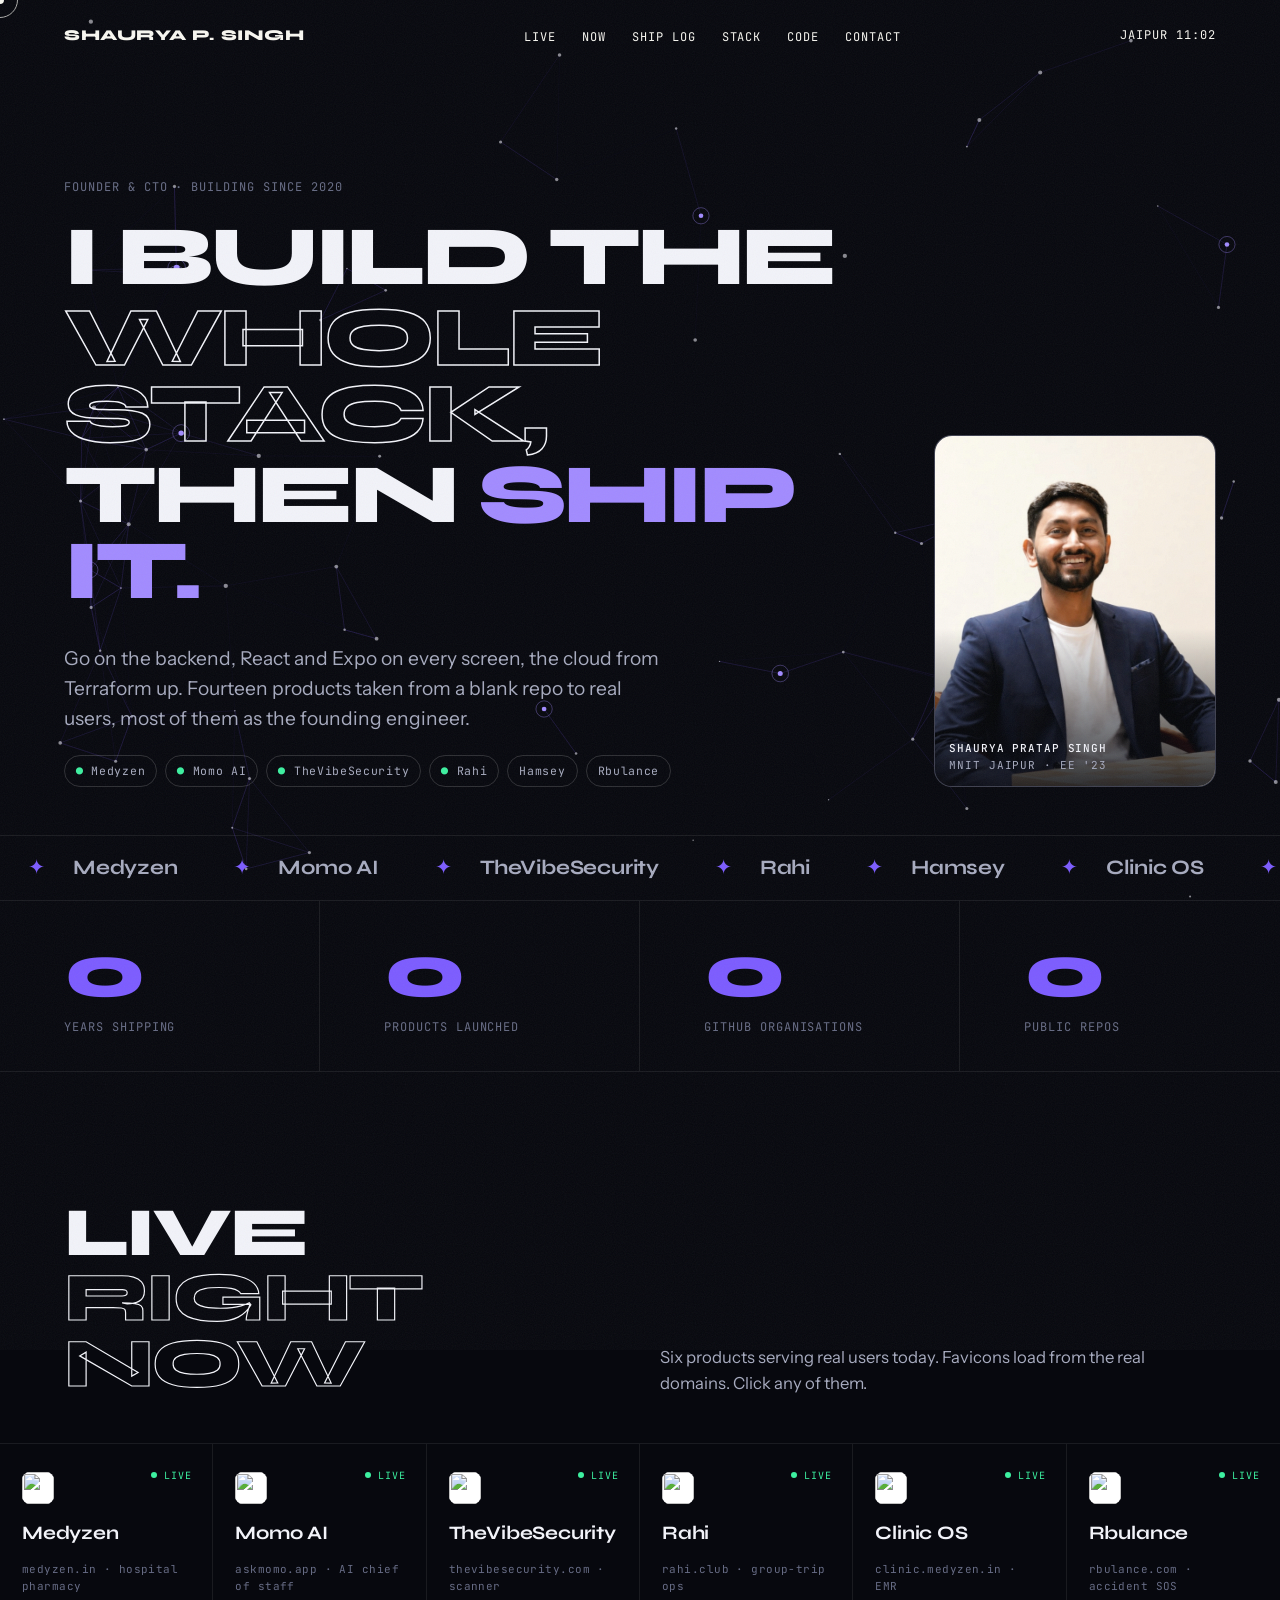
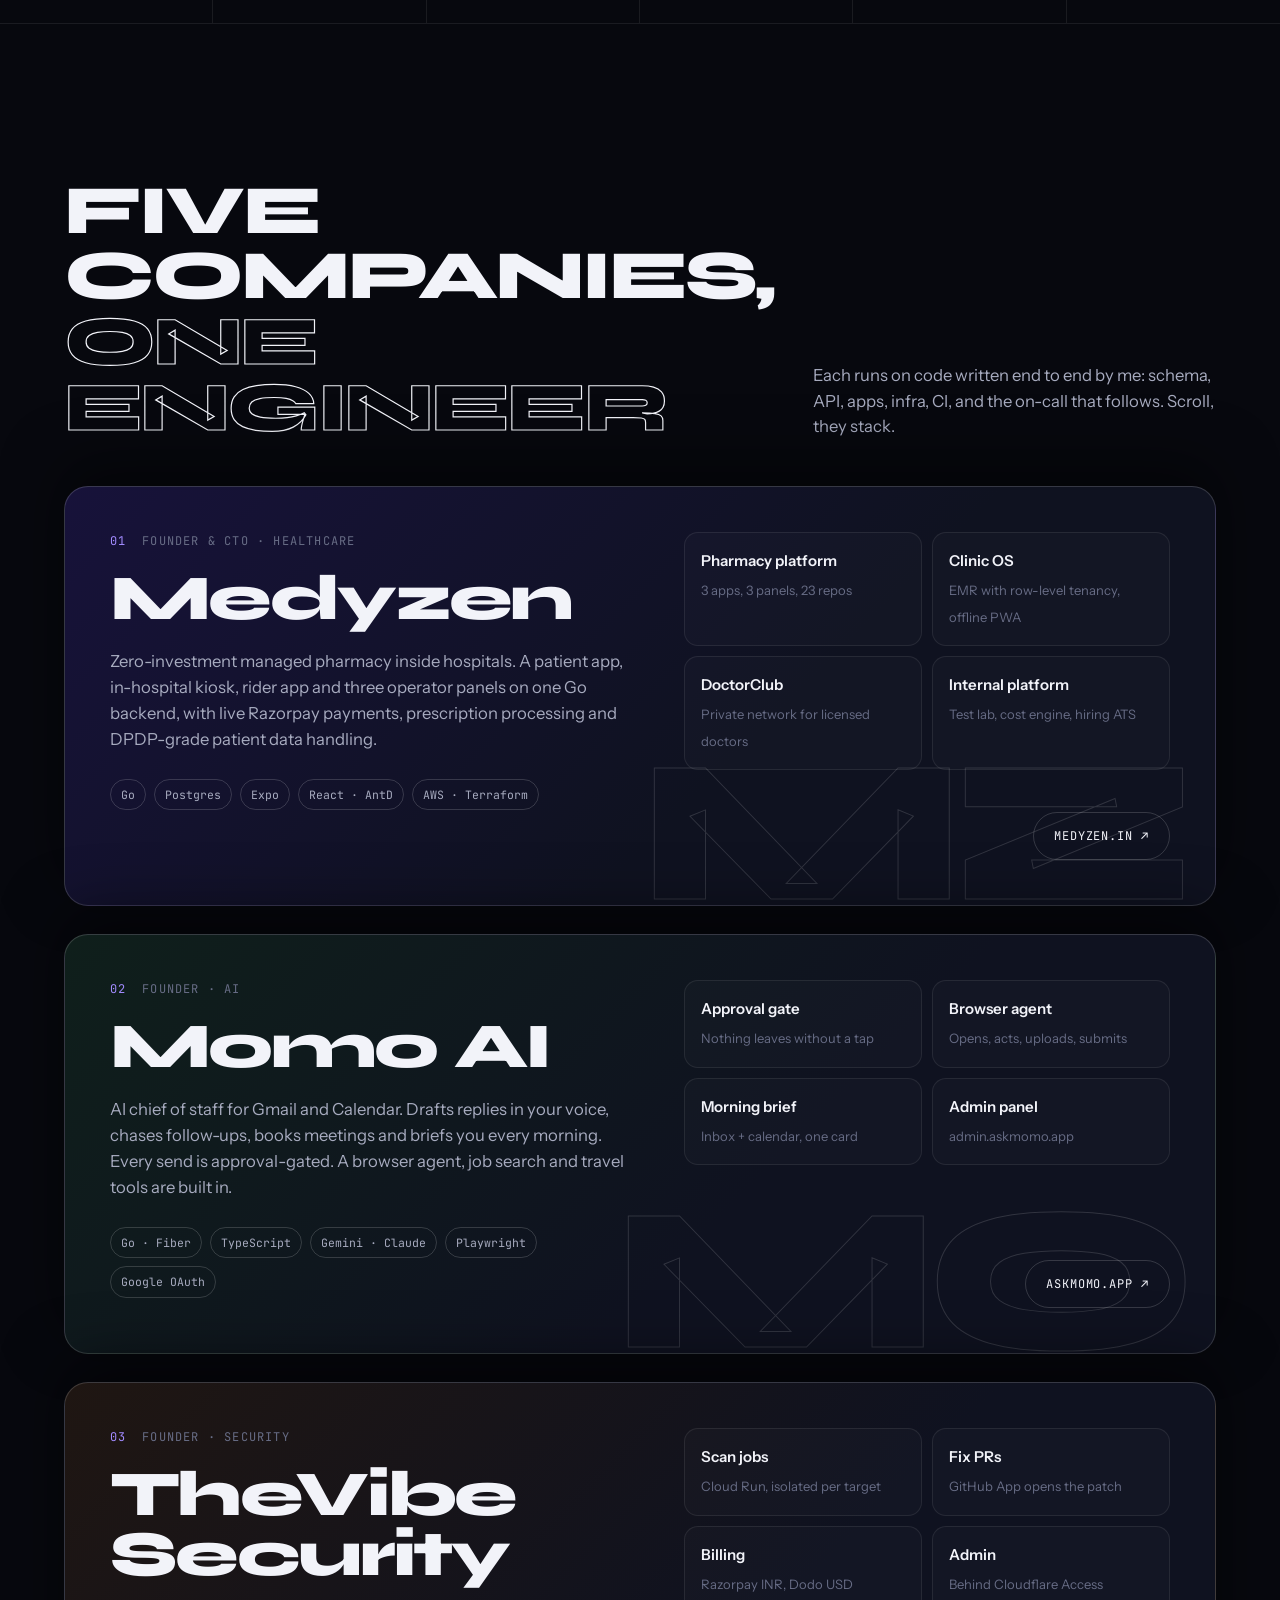
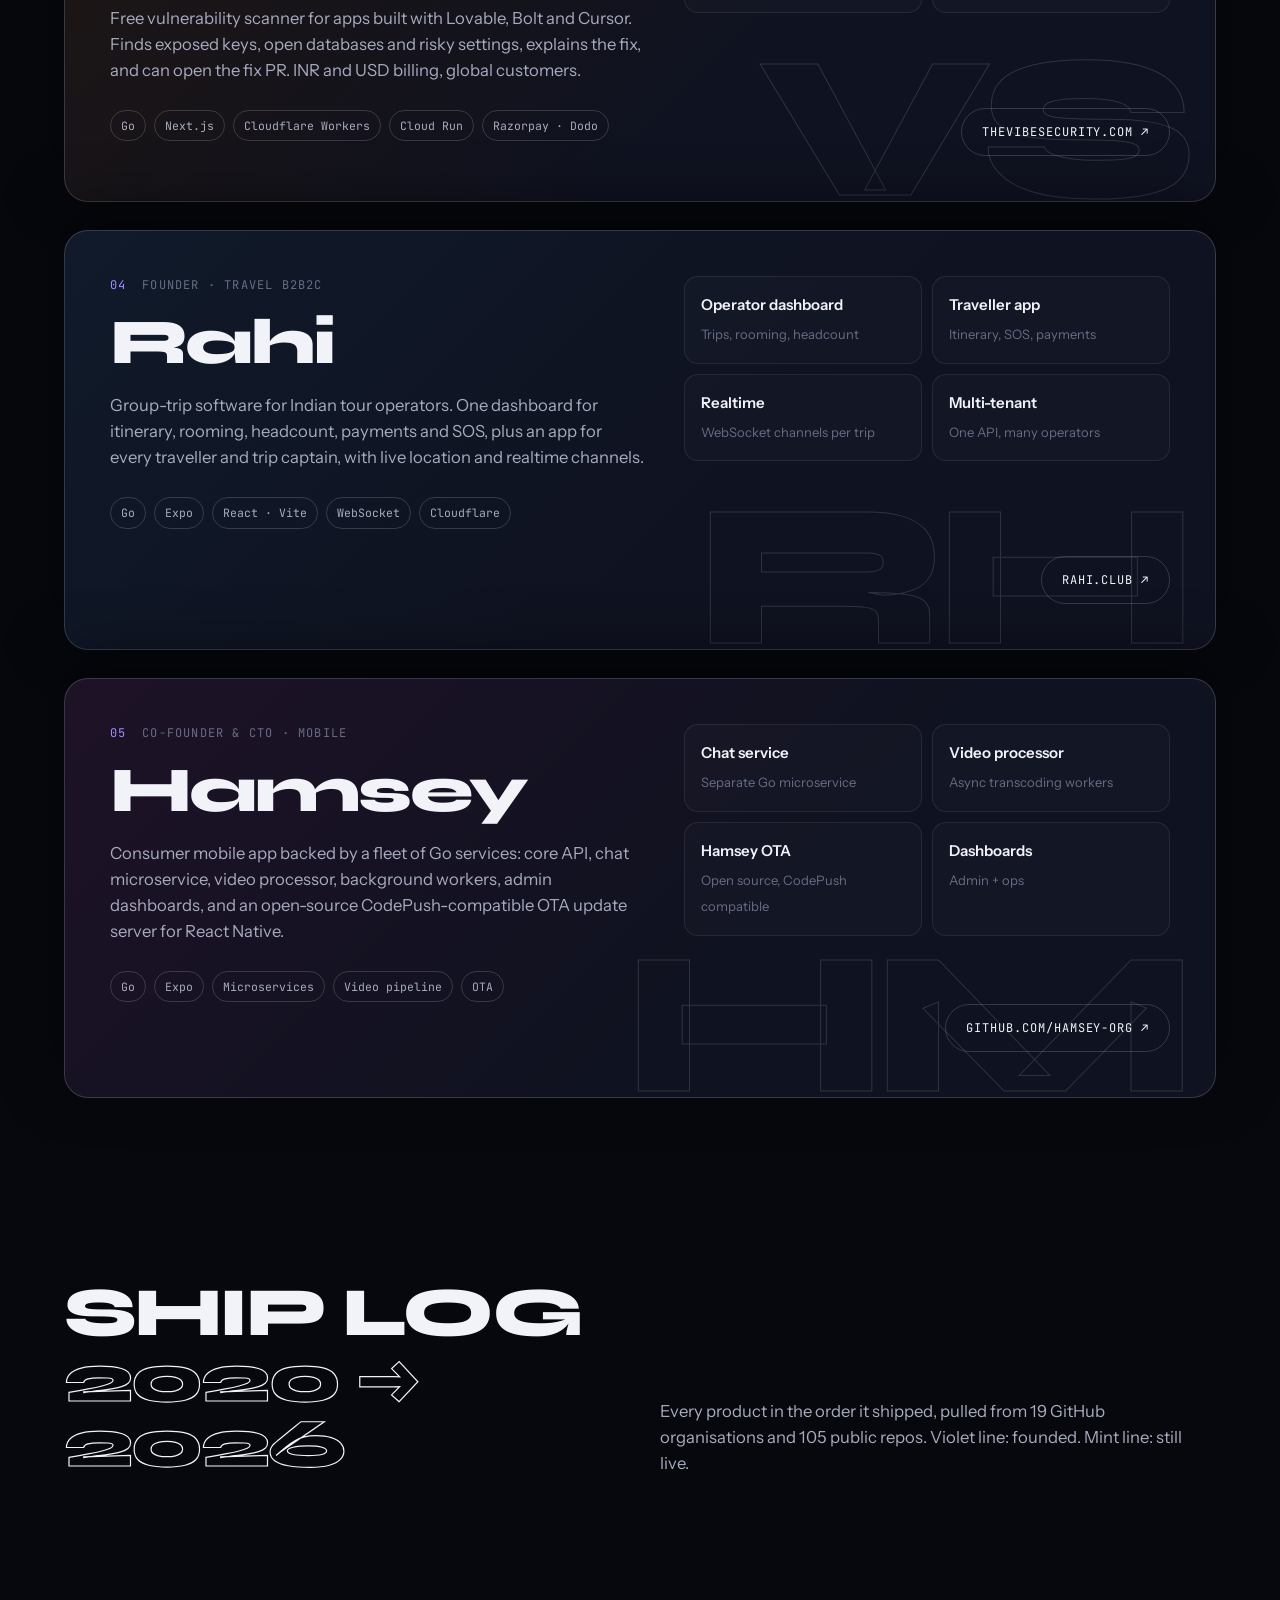
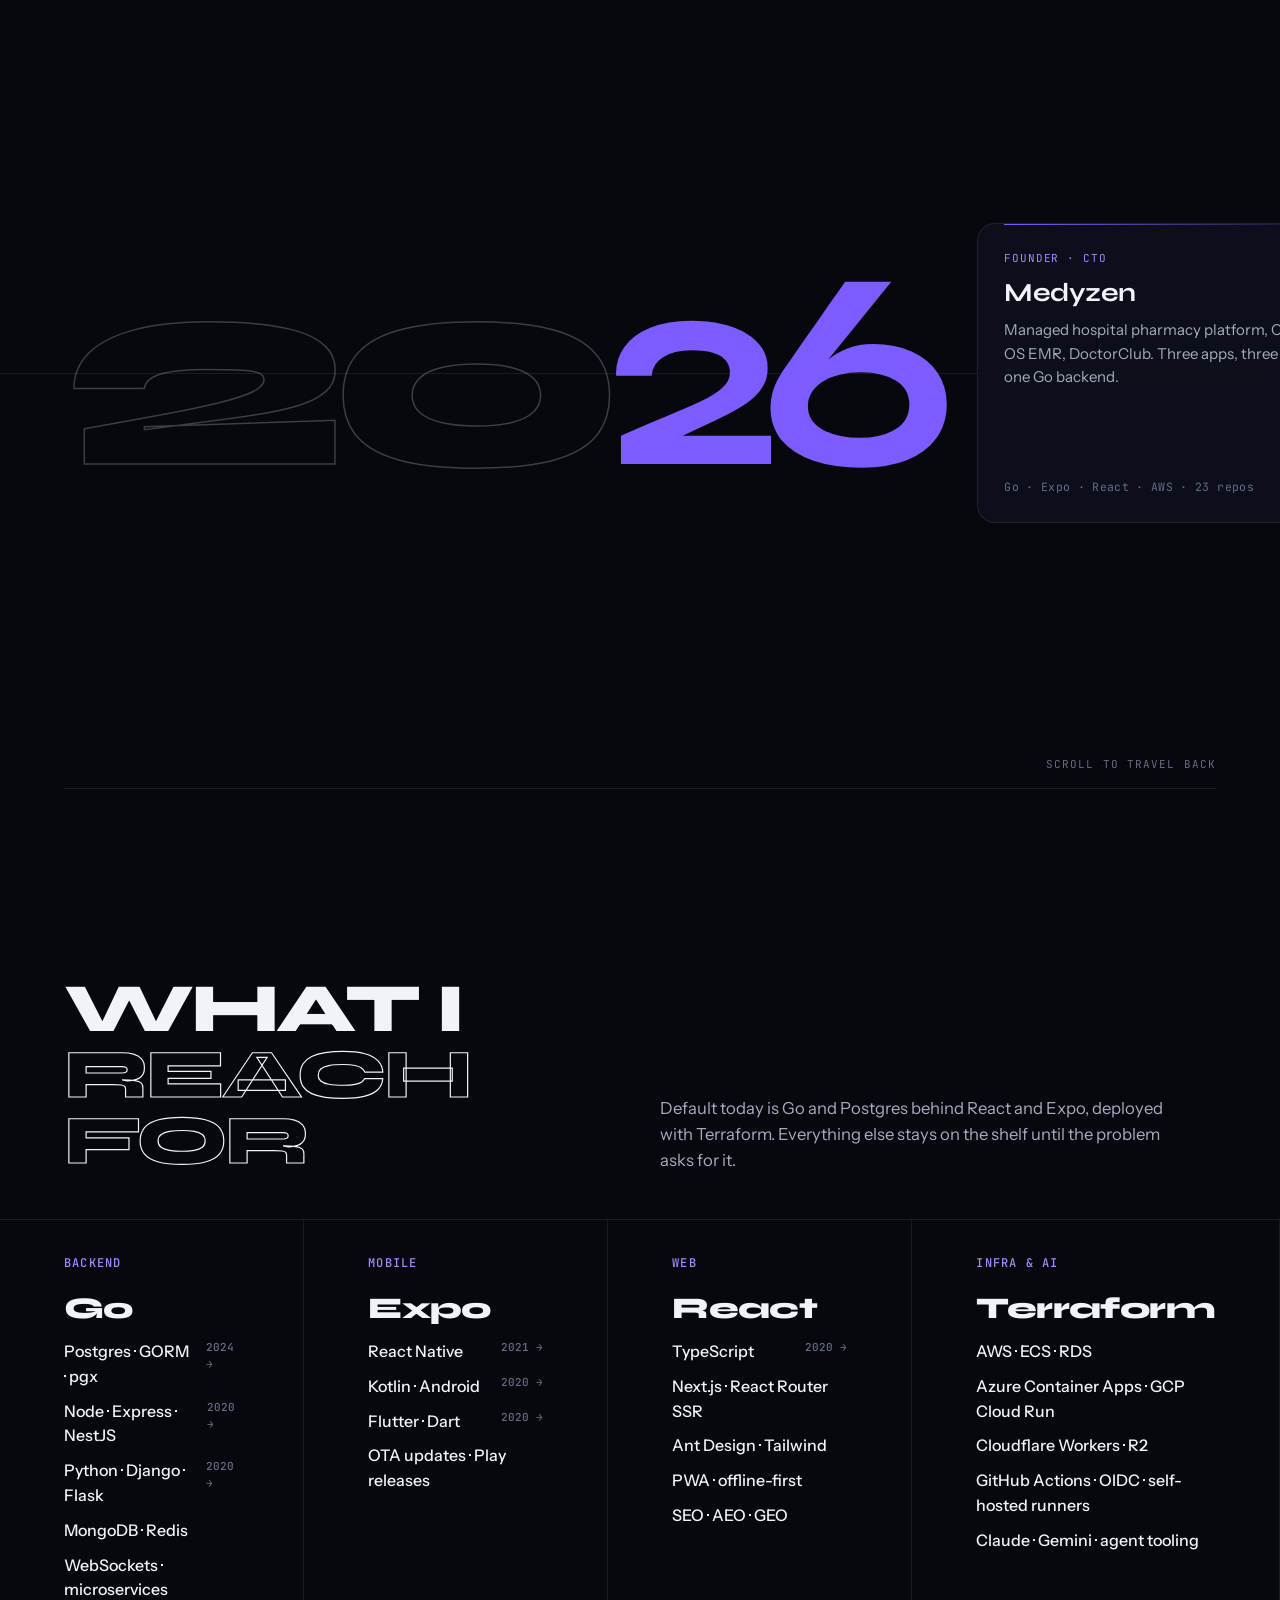
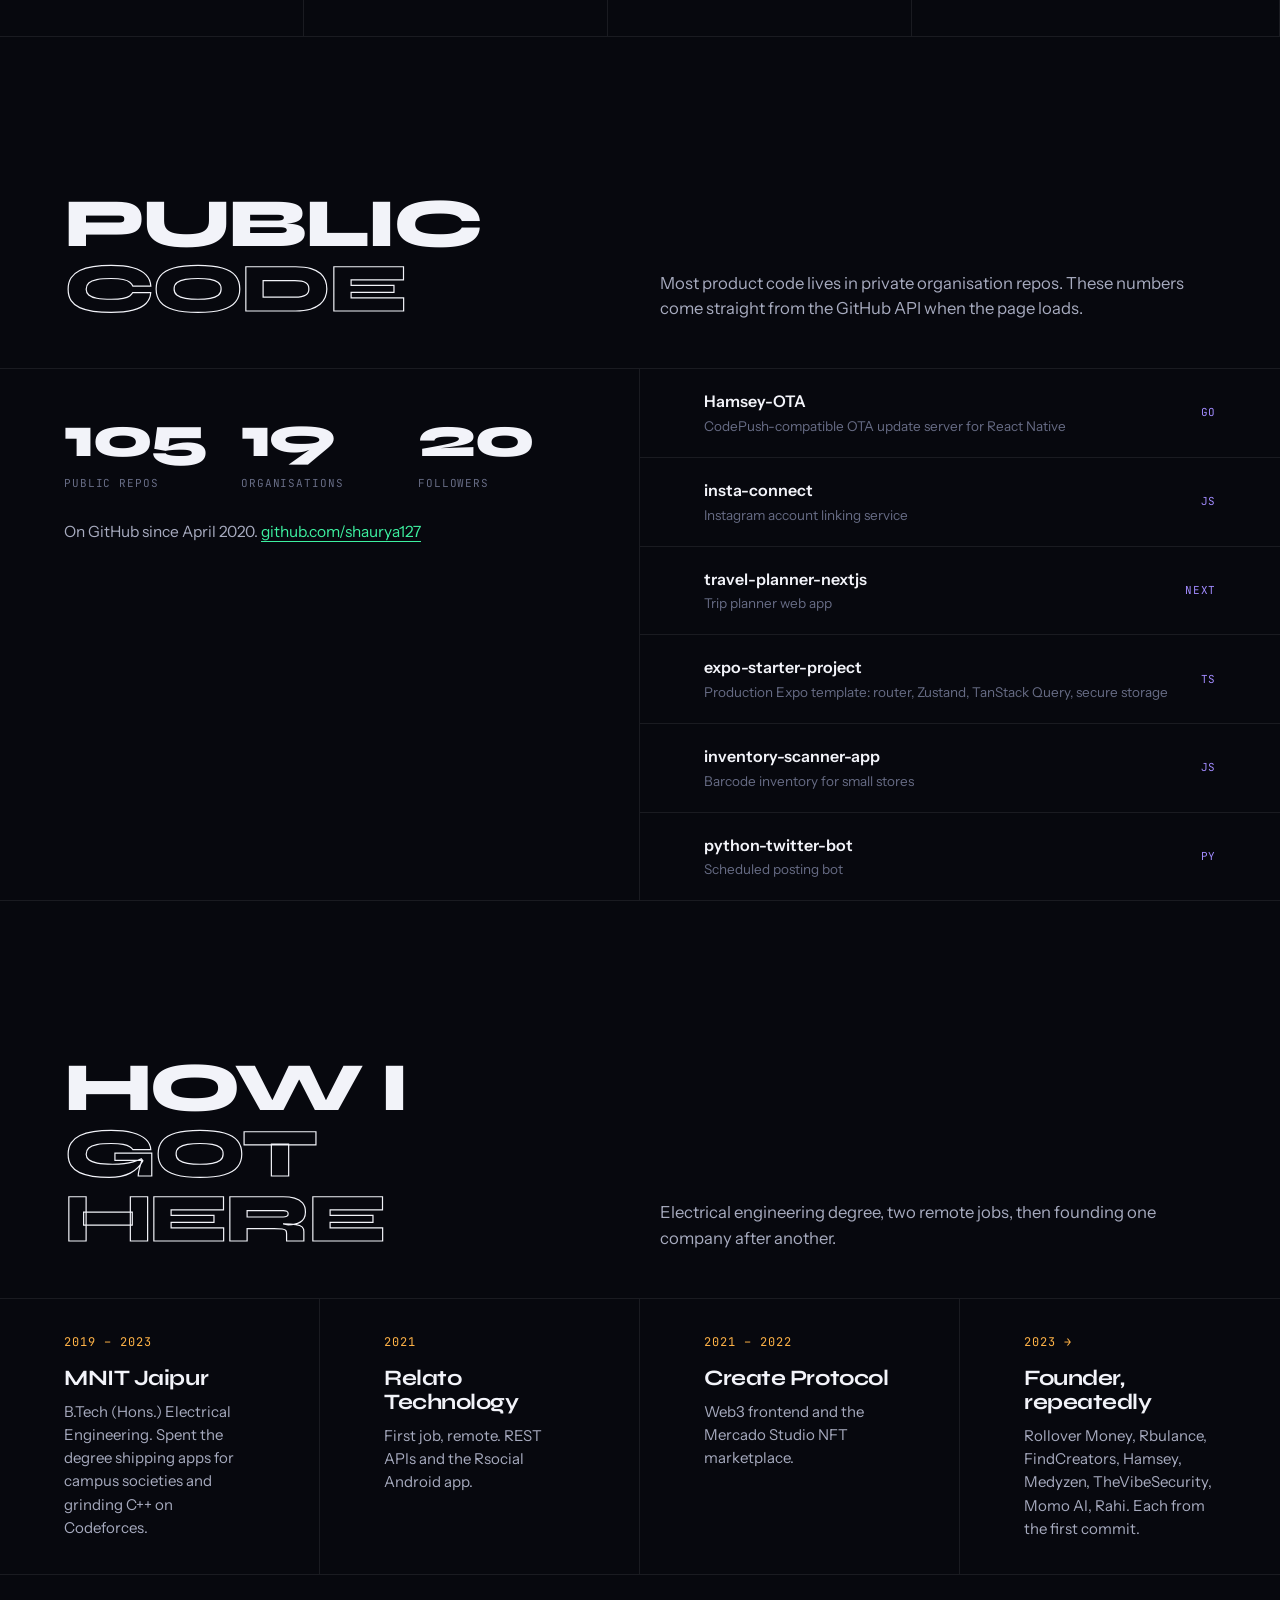
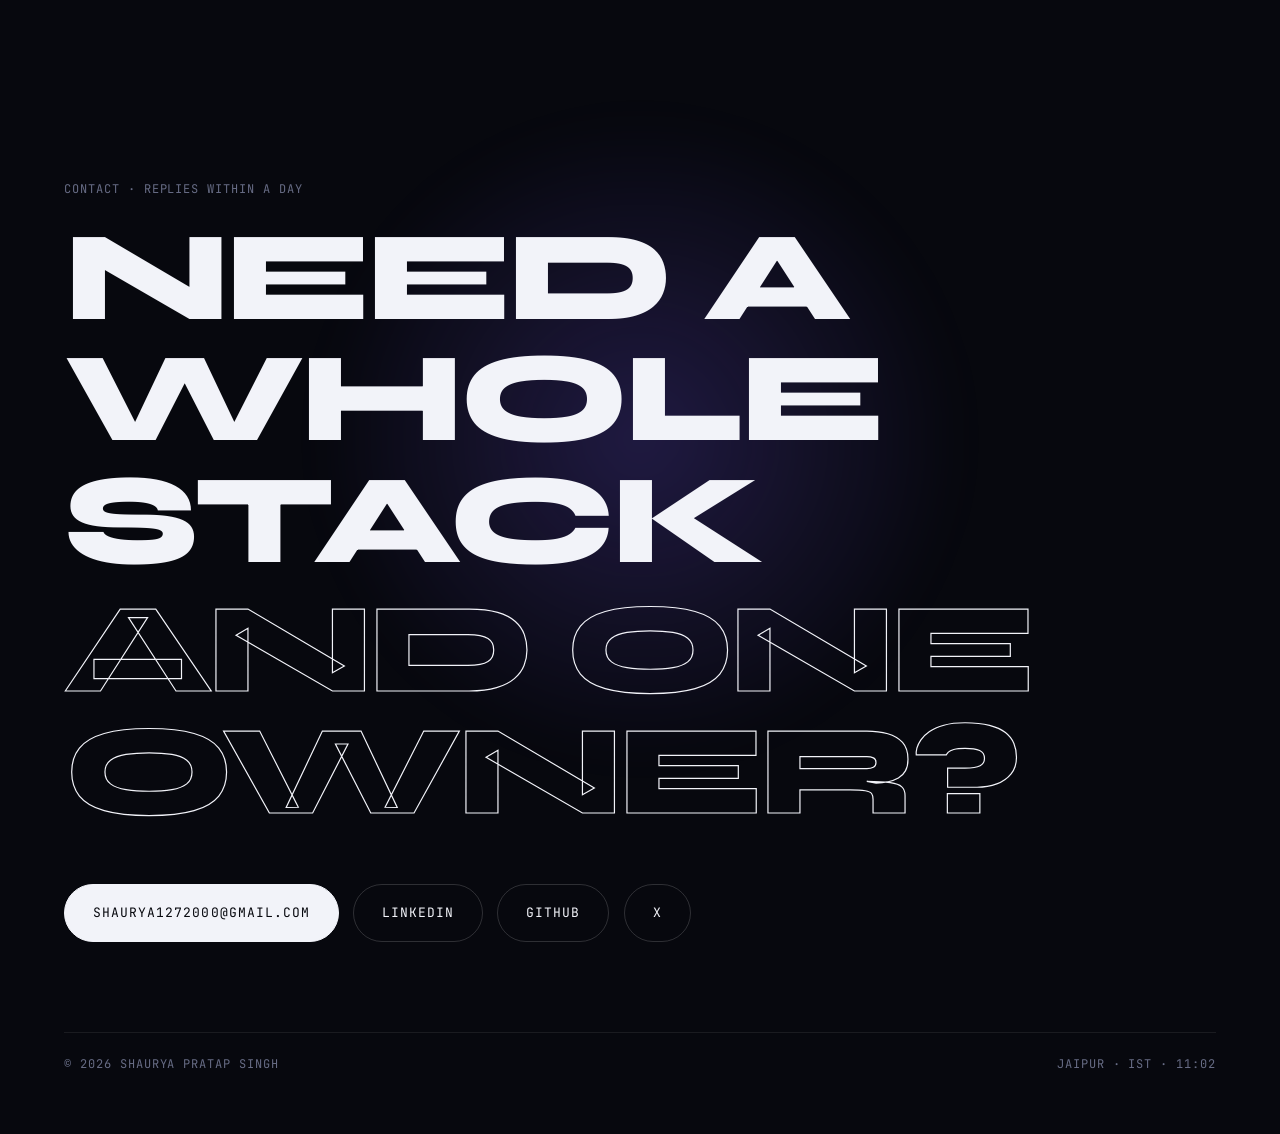
==== commit 9325b2c6: "fix: keep hero within viewport on mobile" ====
--- a/index.html
+++ b/index.html
@@ -53,9 +53,9 @@
 .nav .time{font-family:var(--mono);font-size:12px;letter-spacing:.08em}
 @media(max-width:760px){.nav ul{display:none}}
 
-.hero{position:relative;min-height:100svh;display:grid;grid-template-rows:1fr auto;overflow:hidden}
+.hero{position:relative;min-height:100svh;display:grid;grid-template-rows:1fr auto;grid-template-columns:minmax(0,1fr);overflow:hidden;max-width:100vw}
 #net{position:absolute;inset:0;width:100%;height:100%}
-.hero-in{position:relative;z-index:2;padding:calc(var(--gutter) + 60px) var(--gutter) 0;display:grid;grid-template-columns:1fr auto;gap:40px;align-items:end}
+.hero-in{position:relative;z-index:2;min-width:0;padding:calc(var(--gutter) + 60px) var(--gutter) 0;display:grid;grid-template-columns:1fr auto;gap:40px;align-items:end}
 @media(max-width:900px){.hero-in{grid-template-columns:1fr}.hero h1{font-size:8.3vw}}
 .hero h1{font-family:var(--display);font-weight:800;font-size:clamp(36px,6.6vw,112px);line-height:.9;letter-spacing:-.045em;text-transform:uppercase}
 .hero h1 .ln{display:block;overflow:hidden;padding-bottom:.06em}
@@ -71,7 +71,7 @@
 .portrait::after{content:"";position:absolute;inset:0;background:linear-gradient(180deg,transparent 55%,rgba(7,8,14,.85))}
 .portrait .cap{position:absolute;left:14px;bottom:12px;z-index:2;font-family:var(--mono);font-size:11px;letter-spacing:.08em;text-transform:uppercase;color:var(--text-2)}
 .portrait .cap b{display:block;color:var(--text);font-weight:500}
-.hero-foot{position:relative;z-index:2;border-top:1px solid var(--line);margin-top:48px}
+.hero-foot{position:relative;z-index:2;min-width:0;overflow:hidden;border-top:1px solid var(--line);margin-top:48px}
 .marquee{overflow:hidden;white-space:nowrap;padding:16px 0}
 .marquee .track{display:inline-flex;animation:mq 40s linear infinite}
 .marquee span{font-family:var(--display);font-weight:700;font-size:clamp(16px,1.6vw,22px);letter-spacing:-.01em;padding:0 28px;color:var(--text-2)}
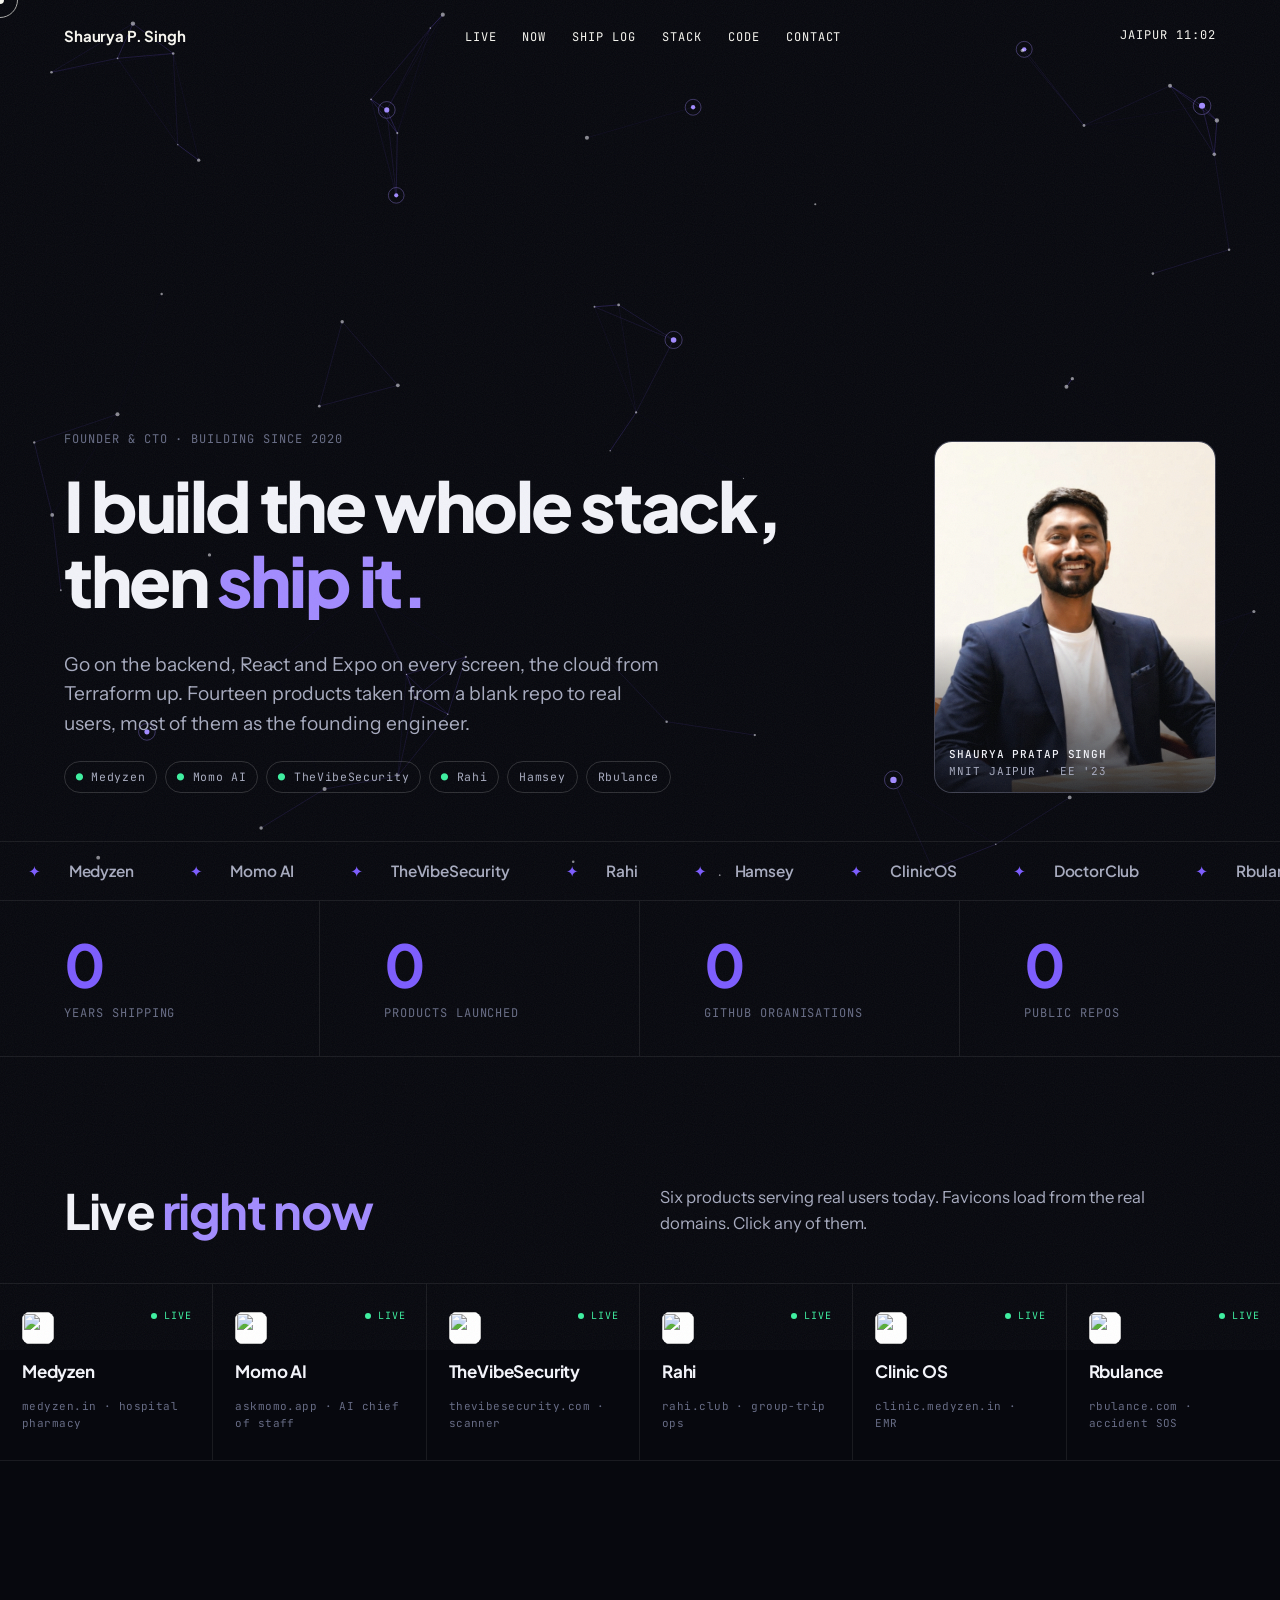
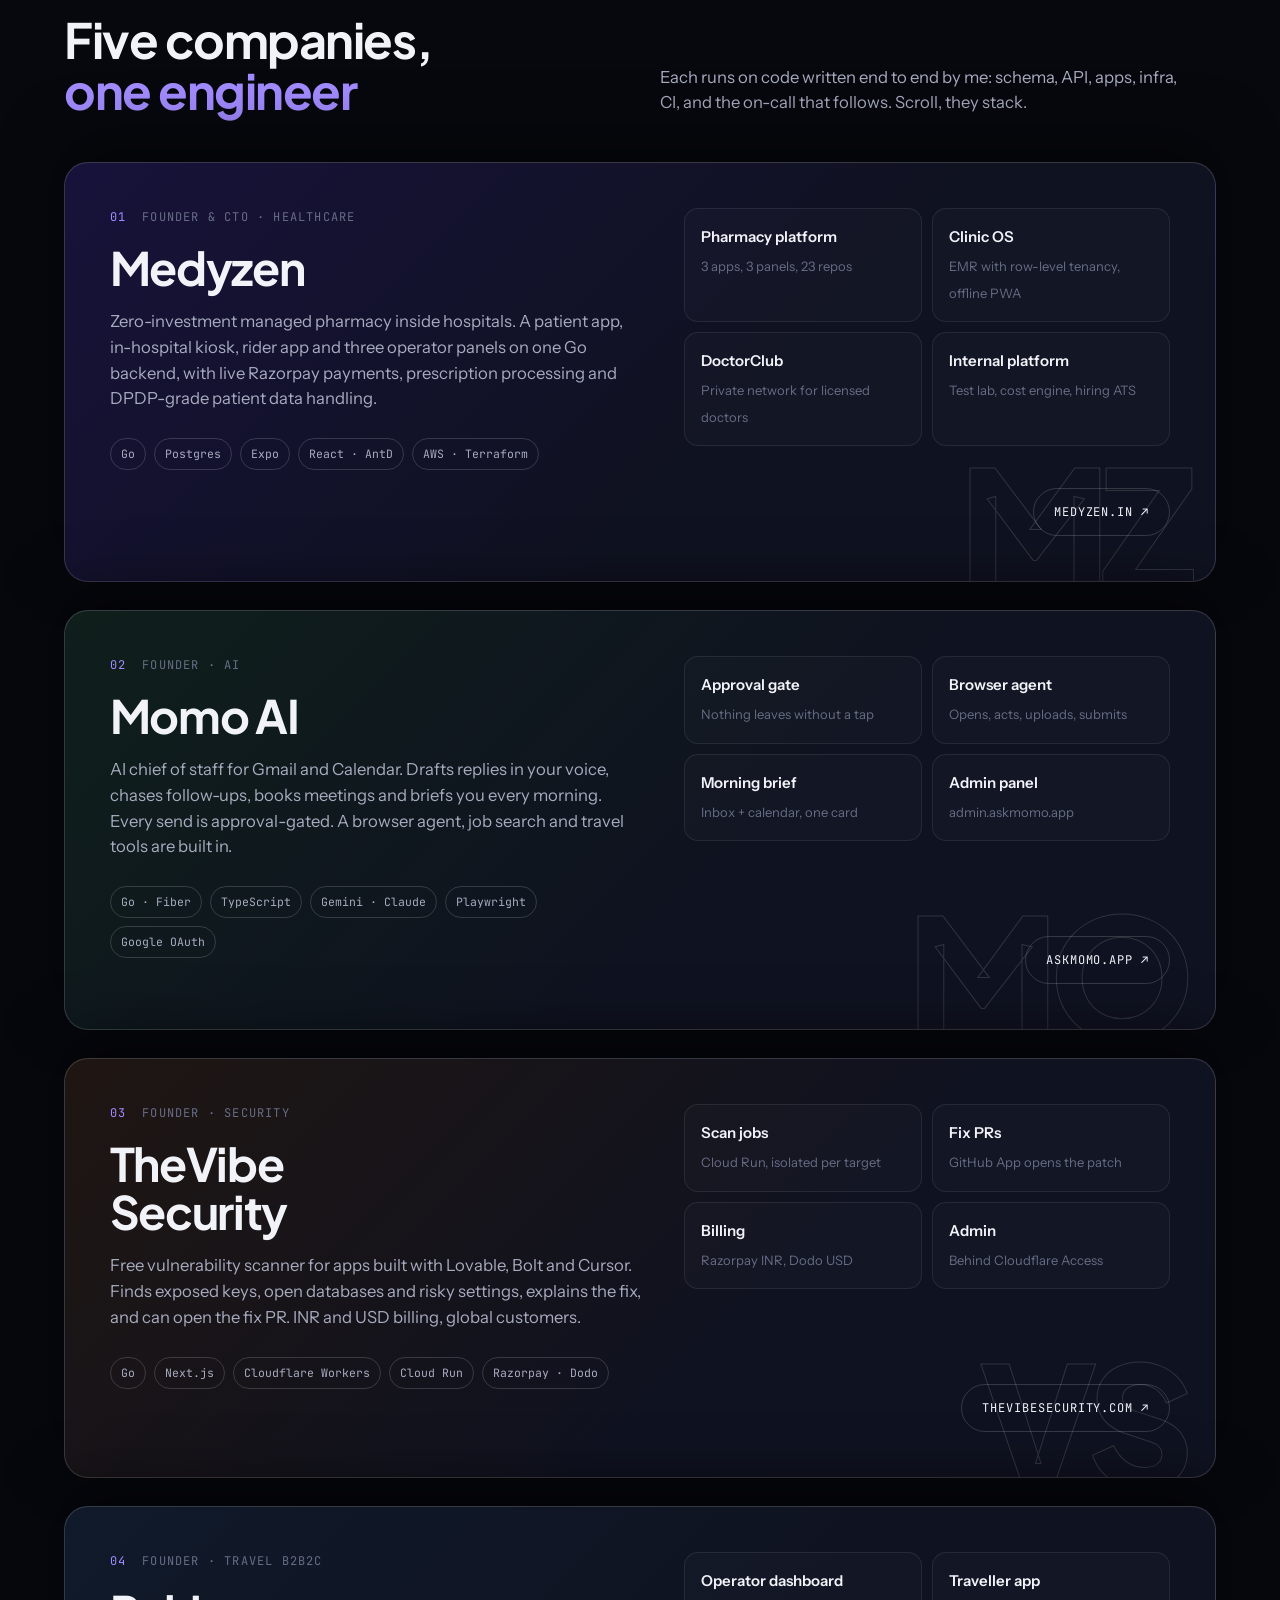
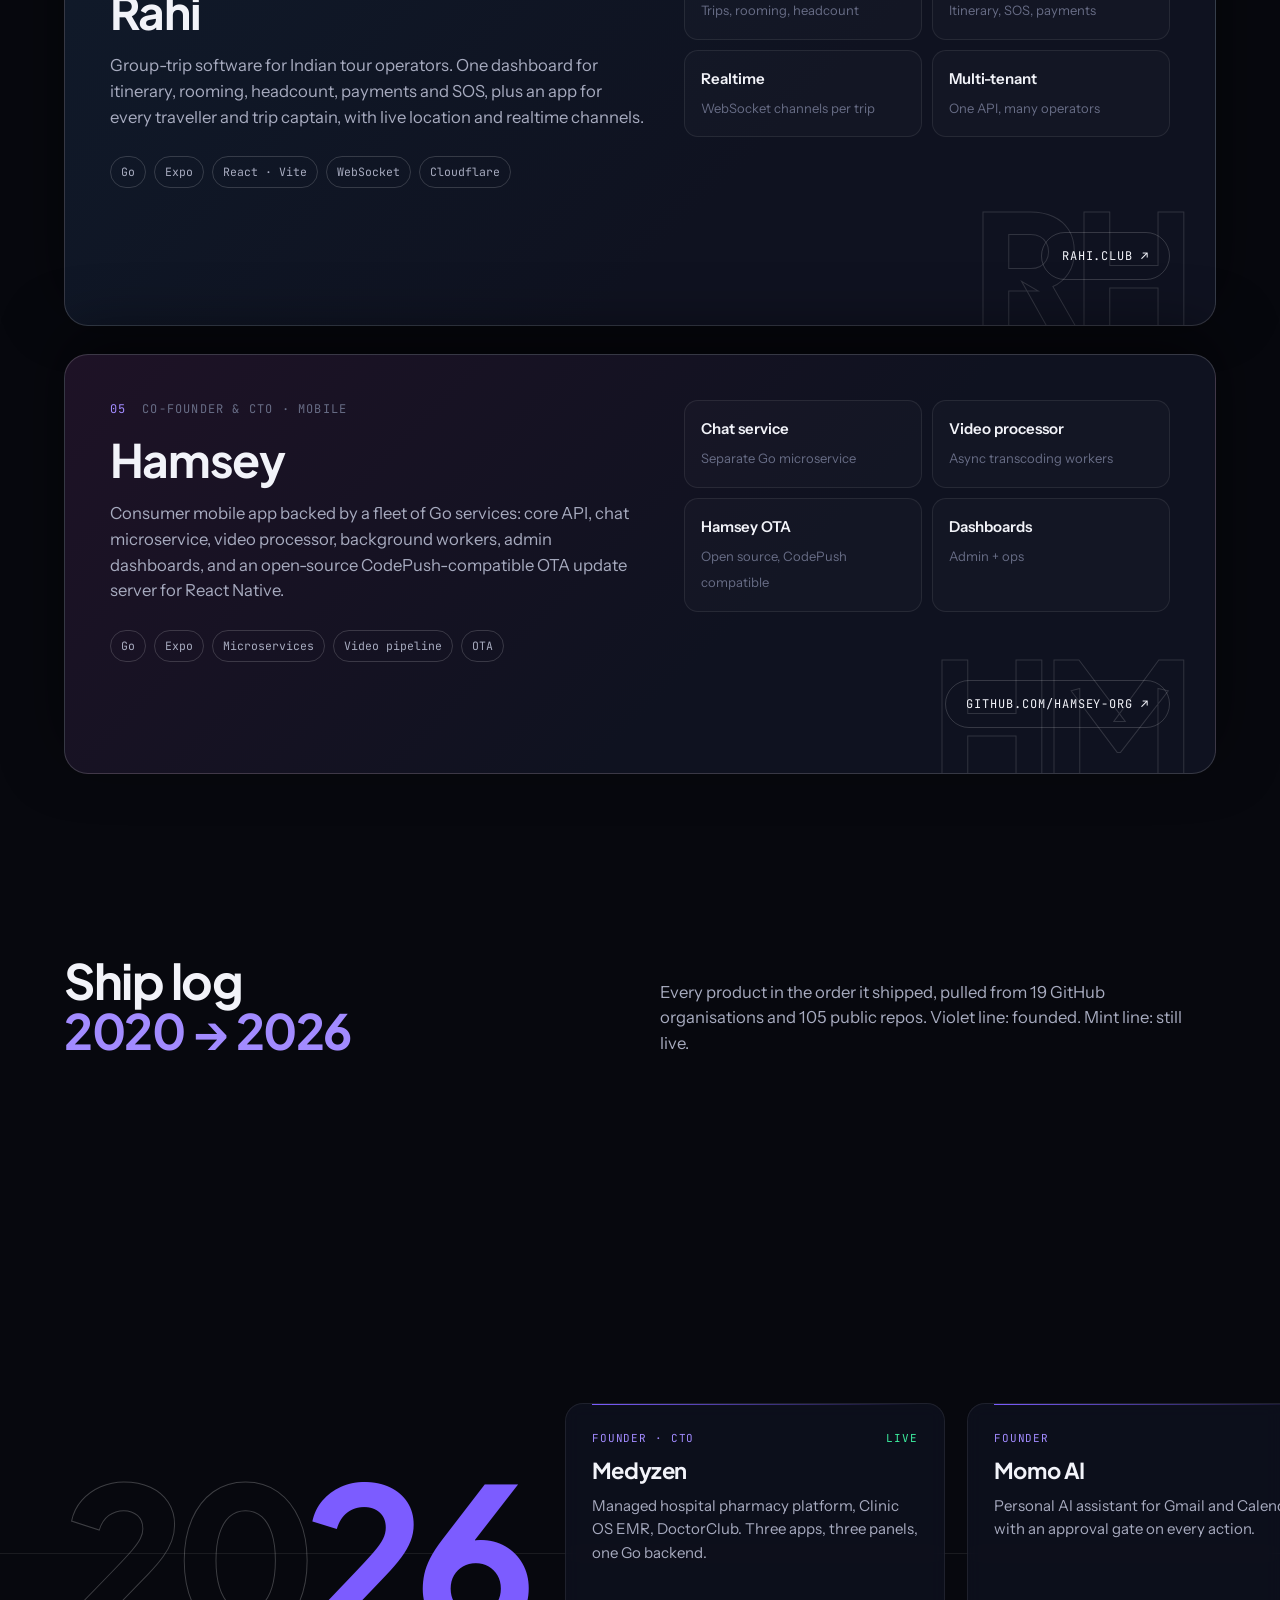
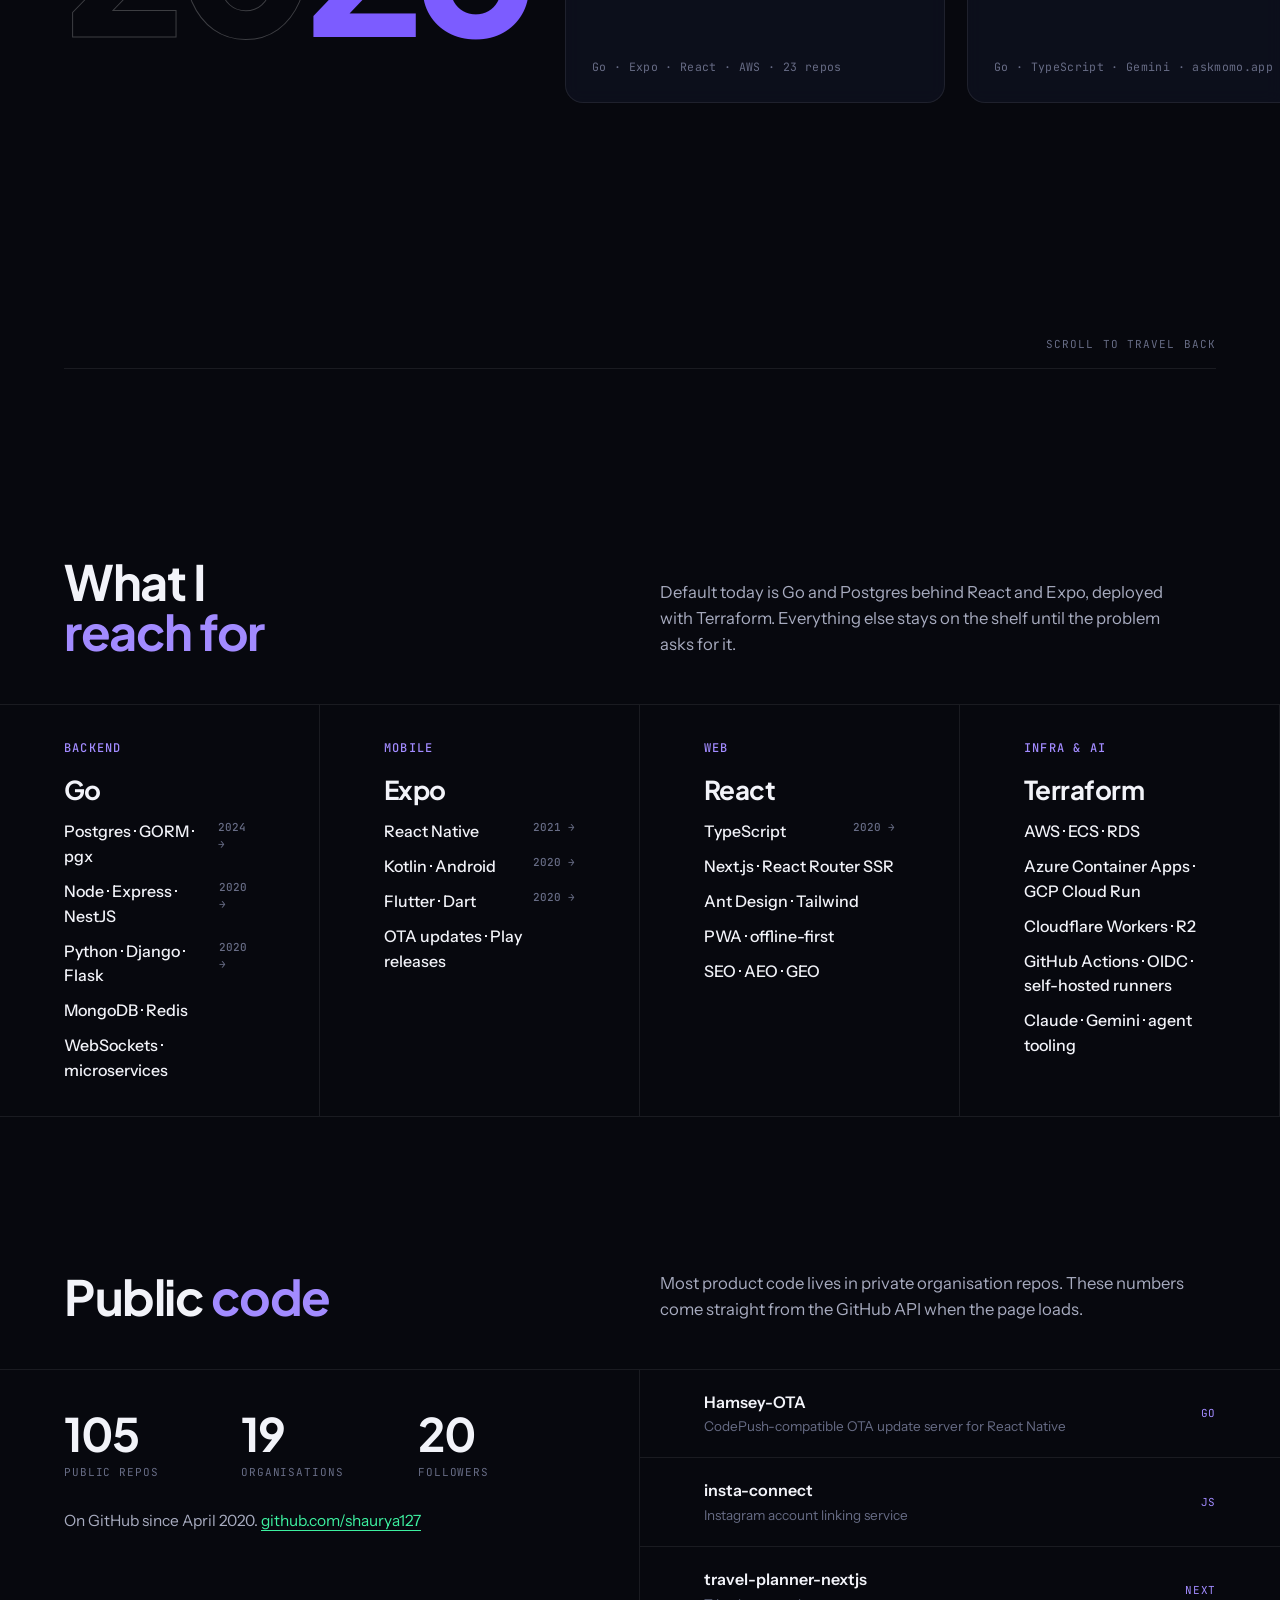
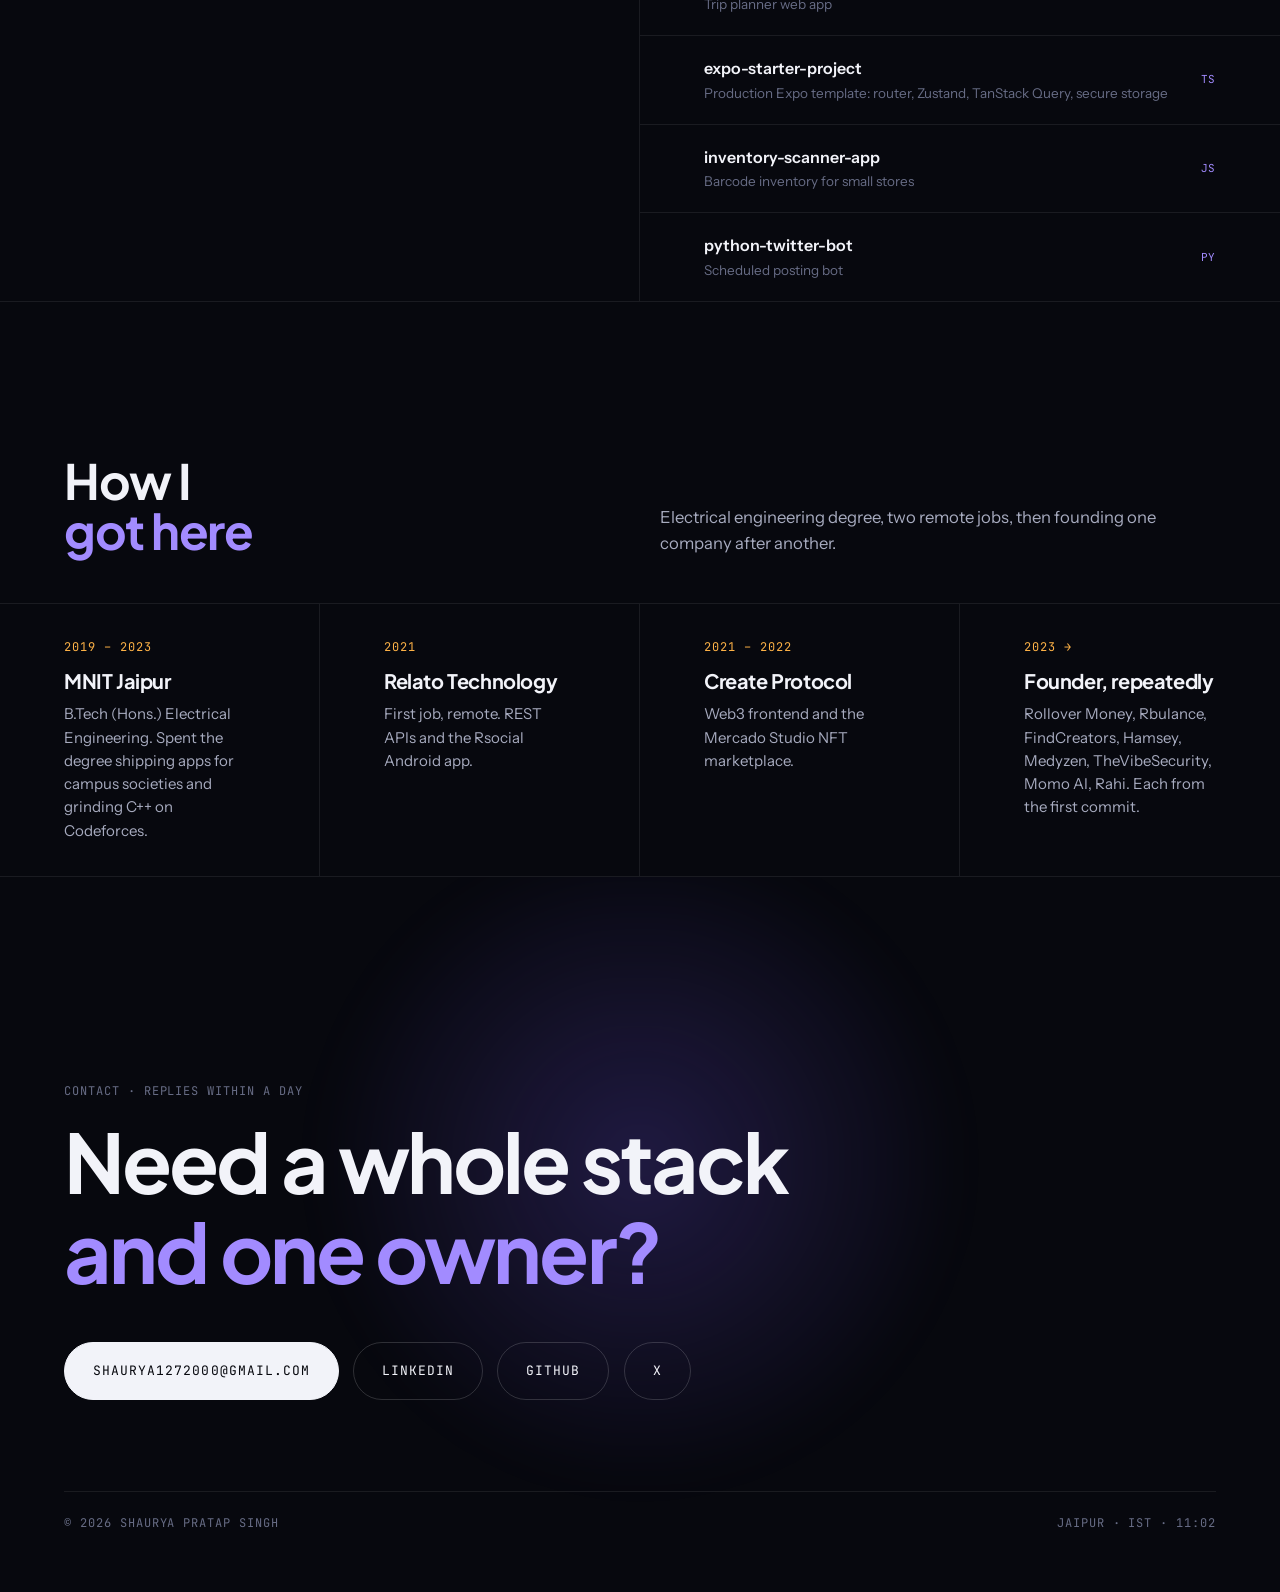
==== commit 9b88e00a: "Switch display type to Plus Jakarta Sans, sentence case, tighter scale" ====
--- a/index.html
+++ b/index.html
@@ -11,13 +11,13 @@
 <link rel="icon" href="assets/img/favicon.png">
 <link rel="preconnect" href="https://fonts.googleapis.com">
 <link rel="preconnect" href="https://fonts.gstatic.com" crossorigin>
-<link href="https://fonts.googleapis.com/css2?family=Syne:wght@500;700;800&family=Instrument+Sans:ital,wght@0,400;0,500;0,600;1,400&family=JetBrains+Mono:wght@400;500&display=swap" rel="stylesheet">
+<link href="https://fonts.googleapis.com/css2?family=Plus+Jakarta+Sans:wght@500;600;700;800&family=Instrument+Sans:ital,wght@0,400;0,500;0,600;1,400&family=JetBrains+Mono:wght@400;500&display=swap" rel="stylesheet">
 <style>
 :root{
   --bg:#07080E;--bg-2:#0C0E18;--panel:#0F1220;--line:rgba(255,255,255,.08);--line-2:rgba(255,255,255,.16);
   --text:#F2F3F9;--text-2:#A7ABBF;--text-3:#676C85;
   --violet:#7C5CFF;--violet-2:#A28BFF;--mint:#3DF0A0;--amber:#FFB347;
-  --display:"Syne",system-ui,sans-serif;--body:"Instrument Sans",system-ui,sans-serif;--mono:"JetBrains Mono",ui-monospace,monospace;
+  --display:"Plus Jakarta Sans",system-ui,sans-serif;--body:"Instrument Sans",system-ui,sans-serif;--mono:"JetBrains Mono",ui-monospace,monospace;
   --gutter:clamp(20px,5vw,80px);
 }
 *{box-sizing:border-box;margin:0;padding:0}
@@ -40,12 +40,12 @@
 @media(hover:none){.cur{display:none}}
 
 .loader{position:fixed;inset:0;z-index:80;background:var(--bg);display:flex;align-items:flex-end;justify-content:space-between;padding:var(--gutter);font-family:var(--display);font-weight:800}
-.loader .n{font-size:clamp(64px,14vw,200px);line-height:.85;letter-spacing:-.05em}
+.loader .n{font-size:clamp(56px,10vw,140px);line-height:.9;letter-spacing:-.04em}
 .loader .t{font-family:var(--mono);font-size:12px;letter-spacing:.1em;text-transform:uppercase;color:var(--text-3);text-align:right;line-height:1.8}
 .loader .bar{position:absolute;left:0;bottom:0;height:2px;background:var(--violet);width:0}
 
 .nav{position:fixed;top:0;left:0;right:0;z-index:50;display:flex;align-items:center;justify-content:space-between;padding:22px var(--gutter);mix-blend-mode:difference;color:#fff}
-.nav .brand{font-family:var(--display);font-weight:800;font-size:15px;letter-spacing:.04em;text-transform:uppercase}
+.nav .brand{font-family:var(--display);font-weight:700;font-size:15px;letter-spacing:-.01em}
 .nav ul{display:flex;gap:26px;list-style:none}
 .nav li a{font-family:var(--mono);font-size:12px;letter-spacing:.08em;text-transform:uppercase;position:relative}
 .nav li a::after{content:"";position:absolute;left:0;right:100%;bottom:-4px;height:1px;background:#fff;transition:right .3s}
@@ -56,11 +56,11 @@
 .hero{position:relative;min-height:100svh;display:grid;grid-template-rows:1fr auto;grid-template-columns:minmax(0,1fr);overflow:hidden;max-width:100vw}
 #net{position:absolute;inset:0;width:100%;height:100%}
 .hero-in{position:relative;z-index:2;min-width:0;padding:calc(var(--gutter) + 60px) var(--gutter) 0;display:grid;grid-template-columns:1fr auto;gap:40px;align-items:end}
-@media(max-width:900px){.hero-in{grid-template-columns:1fr}.hero h1{font-size:8.3vw}}
-.hero h1{font-family:var(--display);font-weight:800;font-size:clamp(36px,6.6vw,112px);line-height:.9;letter-spacing:-.045em;text-transform:uppercase}
+@media(max-width:900px){.hero-in{grid-template-columns:1fr}.hero h1{font-size:9vw;max-width:none}}
+.hero h1{font-family:var(--display);font-weight:800;font-size:clamp(36px,5.4vw,84px);line-height:1.02;letter-spacing:-.035em;max-width:17ch}
 .hero h1 .ln{display:block;overflow:hidden;padding-bottom:.06em}
 .hero h1 .ln span{display:block;transform:translateY(110%)}
-.hero h1 .o{color:transparent;-webkit-text-stroke:1.5px var(--text)}
+.hero h1 .o{color:transparent;-webkit-text-stroke:1px var(--text-2)}
 .hero h1 .v{color:var(--violet-2);display:inline!important;transform:none!important}
 .hero .sub{margin-top:30px;max-width:46ch;font-size:clamp(16px,1.5vw,20px);color:var(--text-2)}
 .hero .tags{margin-top:22px;display:flex;flex-wrap:wrap;gap:8px}
@@ -74,7 +74,7 @@
 .hero-foot{position:relative;z-index:2;min-width:0;overflow:hidden;border-top:1px solid var(--line);margin-top:48px}
 .marquee{overflow:hidden;white-space:nowrap;padding:16px 0}
 .marquee .track{display:inline-flex;animation:mq 40s linear infinite}
-.marquee span{font-family:var(--display);font-weight:700;font-size:clamp(16px,1.6vw,22px);letter-spacing:-.01em;padding:0 28px;color:var(--text-2)}
+.marquee span{font-family:var(--display);font-weight:600;font-size:clamp(14px,1.2vw,17px);letter-spacing:-.01em;padding:0 28px;color:var(--text-2)}
 .marquee span i{font-style:normal;color:var(--violet);margin-right:28px}
 @keyframes mq{to{transform:translateX(-50%)}}
 
@@ -83,15 +83,15 @@
 .num{padding:34px var(--gutter);border-right:1px solid var(--line)}
 .num:last-child{border-right:0}
 @media(max-width:760px){.num:nth-child(2){border-right:0}.num:nth-child(-n+2){border-bottom:1px solid var(--line)}}
-.num b{display:block;font-family:var(--display);font-weight:800;font-size:clamp(44px,6vw,88px);line-height:.95;letter-spacing:-.04em}
+.num b{display:block;font-family:var(--display);font-weight:700;font-size:clamp(40px,4.6vw,68px);line-height:1;letter-spacing:-.03em}
 .num b i{font-style:normal;color:var(--violet)}
 .num span{display:block;margin-top:10px;font-family:var(--mono);font-size:12px;letter-spacing:.08em;text-transform:uppercase;color:var(--text-3)}
 
 .live{padding:clamp(70px,10vw,140px) 0 0}
 .sec-head{padding:0 var(--gutter);display:grid;grid-template-columns:1fr 1fr;gap:40px;align-items:end;margin-bottom:46px}
 @media(max-width:900px){.sec-head{grid-template-columns:1fr;gap:16px}}
-h2{font-family:var(--display);font-weight:800;font-size:clamp(34px,5.4vw,84px);line-height:.95;letter-spacing:-.04em;text-transform:uppercase}
-h2 em{font-style:normal;color:transparent;-webkit-text-stroke:1.2px var(--text)}
+h2{font-family:var(--display);font-weight:700;font-size:clamp(30px,3.8vw,58px);line-height:1.04;letter-spacing:-.03em}
+h2 em{font-style:normal;color:var(--violet-2)}
 .sec-head p{color:var(--text-2);max-width:48ch;font-size:clamp(15px,1.3vw,18px)}
 .live-grid{display:grid;grid-template-columns:repeat(6,1fr);border-top:1px solid var(--line);border-bottom:1px solid var(--line)}
 @media(max-width:1100px){.live-grid{grid-template-columns:repeat(3,1fr)}.lt:nth-child(3n){border-right:0}}
@@ -102,7 +102,7 @@
 .lt::before{content:"";position:absolute;inset:0;background:radial-gradient(400px 200px at var(--mx,50%) var(--my,50%),rgba(124,92,255,.18),transparent 60%);opacity:0;transition:opacity .3s}
 .lt:hover::before{opacity:1}
 .lt img{width:32px;height:32px;border-radius:8px;background:#fff}
-.lt b{font-family:var(--display);font-weight:700;font-size:19px;letter-spacing:-.01em;margin-top:auto}
+.lt b{font-family:var(--display);font-weight:700;font-size:17px;letter-spacing:-.01em;margin-top:auto}
 .lt small{font-family:var(--mono);font-size:11px;color:var(--text-3);letter-spacing:.04em}
 .lt .st{position:absolute;top:24px;right:20px;display:flex;align-items:center;gap:7px;font-family:var(--mono);font-size:10px;letter-spacing:.1em;color:var(--mint)}
 .lt .st i{width:6px;height:6px;border-radius:50%;background:var(--mint);animation:ping 2s infinite}
@@ -114,7 +114,7 @@
 @media(max-width:900px){.scard{grid-template-columns:1fr;position:relative;top:0}}
 .scard .k{font-family:var(--mono);font-size:12px;letter-spacing:.1em;text-transform:uppercase;color:var(--text-3);display:flex;gap:16px;align-items:center}
 .scard .k i{font-style:normal;color:var(--violet-2)}
-.scard h3{font-family:var(--display);font-weight:800;font-size:clamp(34px,5vw,74px);line-height:.95;letter-spacing:-.04em;margin:18px 0 20px}
+.scard h3{font-family:var(--display);font-weight:700;font-size:clamp(30px,3.6vw,54px);line-height:1.05;letter-spacing:-.03em;margin:16px 0 18px}
 .scard p{color:var(--text-2);font-size:clamp(15px,1.3vw,18px);max-width:52ch}
 .scard .chips{display:flex;flex-wrap:wrap;gap:8px;margin-top:26px}
 .chip{font-family:var(--mono);font-size:11.5px;padding:6px 10px;border:1px solid var(--line-2);border-radius:999px;color:var(--text-2)}
@@ -130,20 +130,20 @@
 .scard.c3{background:linear-gradient(135deg,#1F1612,#0F1220 60%)}
 .scard.c4{background:linear-gradient(135deg,#101A2A,#0F1220 60%)}
 .scard.c5{background:linear-gradient(135deg,#1E1226,#0F1220 60%)}
-.scard .big{font-family:var(--display);font-weight:800;font-size:clamp(100px,16vw,260px);line-height:.8;letter-spacing:-.06em;color:transparent;-webkit-text-stroke:1px rgba(255,255,255,.14);position:absolute;right:30px;bottom:-10px;pointer-events:none;user-select:none}
+.scard .big{font-family:var(--display);font-weight:800;font-size:clamp(90px,13vw,200px);line-height:.8;letter-spacing:-.06em;color:transparent;-webkit-text-stroke:1px rgba(255,255,255,.14);position:absolute;right:30px;bottom:-10px;pointer-events:none;user-select:none}
 
 .log{padding:clamp(90px,12vw,170px) 0 0}
 .hpin{position:relative;height:100svh;overflow:hidden}
 .htrack{position:absolute;top:0;left:0;height:100%;display:flex;align-items:center;will-change:transform;padding-left:var(--gutter)}
 .yearblk{flex:none;display:flex;align-items:center;height:100%}
-.yearblk .y{font-family:var(--display);font-weight:800;font-size:clamp(120px,22vw,360px);line-height:.8;letter-spacing:-.07em;color:transparent;-webkit-text-stroke:1.5px rgba(255,255,255,.22);padding-right:40px}
+.yearblk .y{font-family:var(--display);font-weight:800;font-size:clamp(100px,16vw,240px);line-height:.85;letter-spacing:-.06em;color:transparent;-webkit-text-stroke:1px rgba(255,255,255,.22);padding-right:40px}
 .yearblk .y b{color:var(--violet);-webkit-text-stroke:0}
 .ent{flex:none;width:380px;margin-right:22px;padding:26px;border:1px solid var(--line);border-radius:18px;background:rgba(15,18,32,.75);backdrop-filter:blur(8px);display:flex;flex-direction:column;gap:12px;min-height:300px;position:relative;transition:border-color .3s,transform .3s}
 .ent:hover{border-color:var(--violet);transform:translateY(-6px)}
 .ent .top{display:flex;justify-content:space-between;align-items:center;font-family:var(--mono);font-size:11px;letter-spacing:.08em;text-transform:uppercase;color:var(--text-3)}
 .ent .top .f{color:var(--violet-2)}
 .ent .top .l{color:var(--mint)}
-.ent h4{font-family:var(--display);font-weight:700;font-size:26px;letter-spacing:-.02em;line-height:1.05}
+.ent h4{font-family:var(--display);font-weight:700;font-size:22px;letter-spacing:-.02em;line-height:1.05}
 .ent p{color:var(--text-2);font-size:15px}
 .ent .tech{margin-top:auto;font-family:var(--mono);font-size:11.5px;color:var(--text-3);letter-spacing:.03em}
 .ent.live::before{content:"";position:absolute;top:0;left:26px;right:26px;height:1px;background:linear-gradient(90deg,var(--mint),transparent)}
@@ -156,7 +156,7 @@
   .hpin{height:auto;overflow:visible}
   .htrack{position:relative;flex-direction:column;align-items:stretch;padding:0 var(--gutter);gap:14px;transform:none!important}
   .yearblk{height:auto;padding:30px 0 6px}
-  .yearblk .y{font-size:64px;padding:0}
+  .yearblk .y{font-size:56px;padding:0}
   .ent{width:100%;margin:0;min-height:0}
   .hline,.hprog,.hhint{display:none}
 }
@@ -171,7 +171,7 @@
 .scol ul{list-style:none;display:flex;flex-direction:column;gap:10px}
 .scol li{display:flex;justify-content:space-between;gap:12px;font-size:16px;font-weight:500}
 .scol li small{font-family:var(--mono);font-size:11px;color:var(--text-3)}
-.scol li.hero-li{font-family:var(--display);font-weight:800;font-size:30px;letter-spacing:-.02em;line-height:1;margin-bottom:6px}
+.scol li.hero-li{font-family:var(--display);font-weight:700;font-size:26px;letter-spacing:-.02em;line-height:1;margin-bottom:6px}
 
 .code{padding:clamp(90px,12vw,170px) 0 0}
 .code-grid{display:grid;grid-template-columns:1fr 1fr;border-top:1px solid var(--line);border-bottom:1px solid var(--line)}
@@ -179,7 +179,7 @@
 .gh-left{padding:40px var(--gutter);border-right:1px solid var(--line)}
 @media(max-width:900px){.gh-left{border-right:0;border-bottom:1px solid var(--line)}}
 .gh-left .stats{display:grid;grid-template-columns:repeat(3,1fr);gap:20px}
-.gh-left .stats b{display:block;font-family:var(--display);font-weight:800;font-size:clamp(36px,4.5vw,64px);letter-spacing:-.04em;line-height:1}
+.gh-left .stats b{display:block;font-family:var(--display);font-weight:700;font-size:clamp(32px,3.6vw,52px);letter-spacing:-.04em;line-height:1}
 .gh-left .stats span{display:block;margin-top:8px;font-family:var(--mono);font-size:11px;letter-spacing:.08em;text-transform:uppercase;color:var(--text-3)}
 .gh-left p{margin-top:28px;color:var(--text-2);font-size:15.5px}
 .gh-left p a{color:var(--mint);border-bottom:1px solid currentColor}
@@ -198,12 +198,12 @@
 .pstep{padding:34px var(--gutter);border-right:1px solid var(--line)}
 .pstep:last-child{border-right:0}
 .pstep .mono{display:block;margin-bottom:14px;color:var(--amber)}
-.pstep b{display:block;font-family:var(--display);font-weight:700;font-size:22px;letter-spacing:-.02em;line-height:1.1}
+.pstep b{display:block;font-family:var(--display);font-weight:700;font-size:20px;letter-spacing:-.02em;line-height:1.1}
 .pstep p{margin-top:10px;color:var(--text-2);font-size:15px}
 
 .contact{padding:clamp(110px,16vw,220px) var(--gutter) 60px;position:relative;overflow:hidden}
 .contact .glow{position:absolute;left:50%;top:40%;width:60vw;height:60vw;max-width:900px;max-height:900px;transform:translate(-50%,-50%);background:radial-gradient(circle,rgba(124,92,255,.22),transparent 60%);pointer-events:none;filter:blur(20px)}
-.contact h2{font-size:clamp(44px,10vw,160px);position:relative}
+.contact h2{font-size:clamp(36px,6.4vw,104px);position:relative;letter-spacing:-.035em}
 .contact h2 .ln{display:block;overflow:hidden;padding-bottom:.06em}
 .contact h2 .ln span{display:block}
 .contact .row{position:relative;margin-top:44px;display:flex;flex-wrap:wrap;gap:14px;align-items:center}
@@ -231,8 +231,8 @@
     <div>
       <p class="mono" style="margin-bottom:22px">Founder &amp; CTO · building since 2020</p>
       <h1>
-        <span class="ln"><span>I build the</span></span>
-        <span class="ln"><span class="o">whole stack,</span></span>
+        <span class="ln"><span>I build the whole stack,</span></span>
+        
         <span class="ln"><span>then <em class="v" style="font-style:normal">ship it.</em></span></span>
       </h1>
       <p class="sub rv">Go on the backend, React and Expo on every screen, the cloud from Terraform up. Fourteen products taken from a blank repo to real users, most of them as the founding engineer.</p>
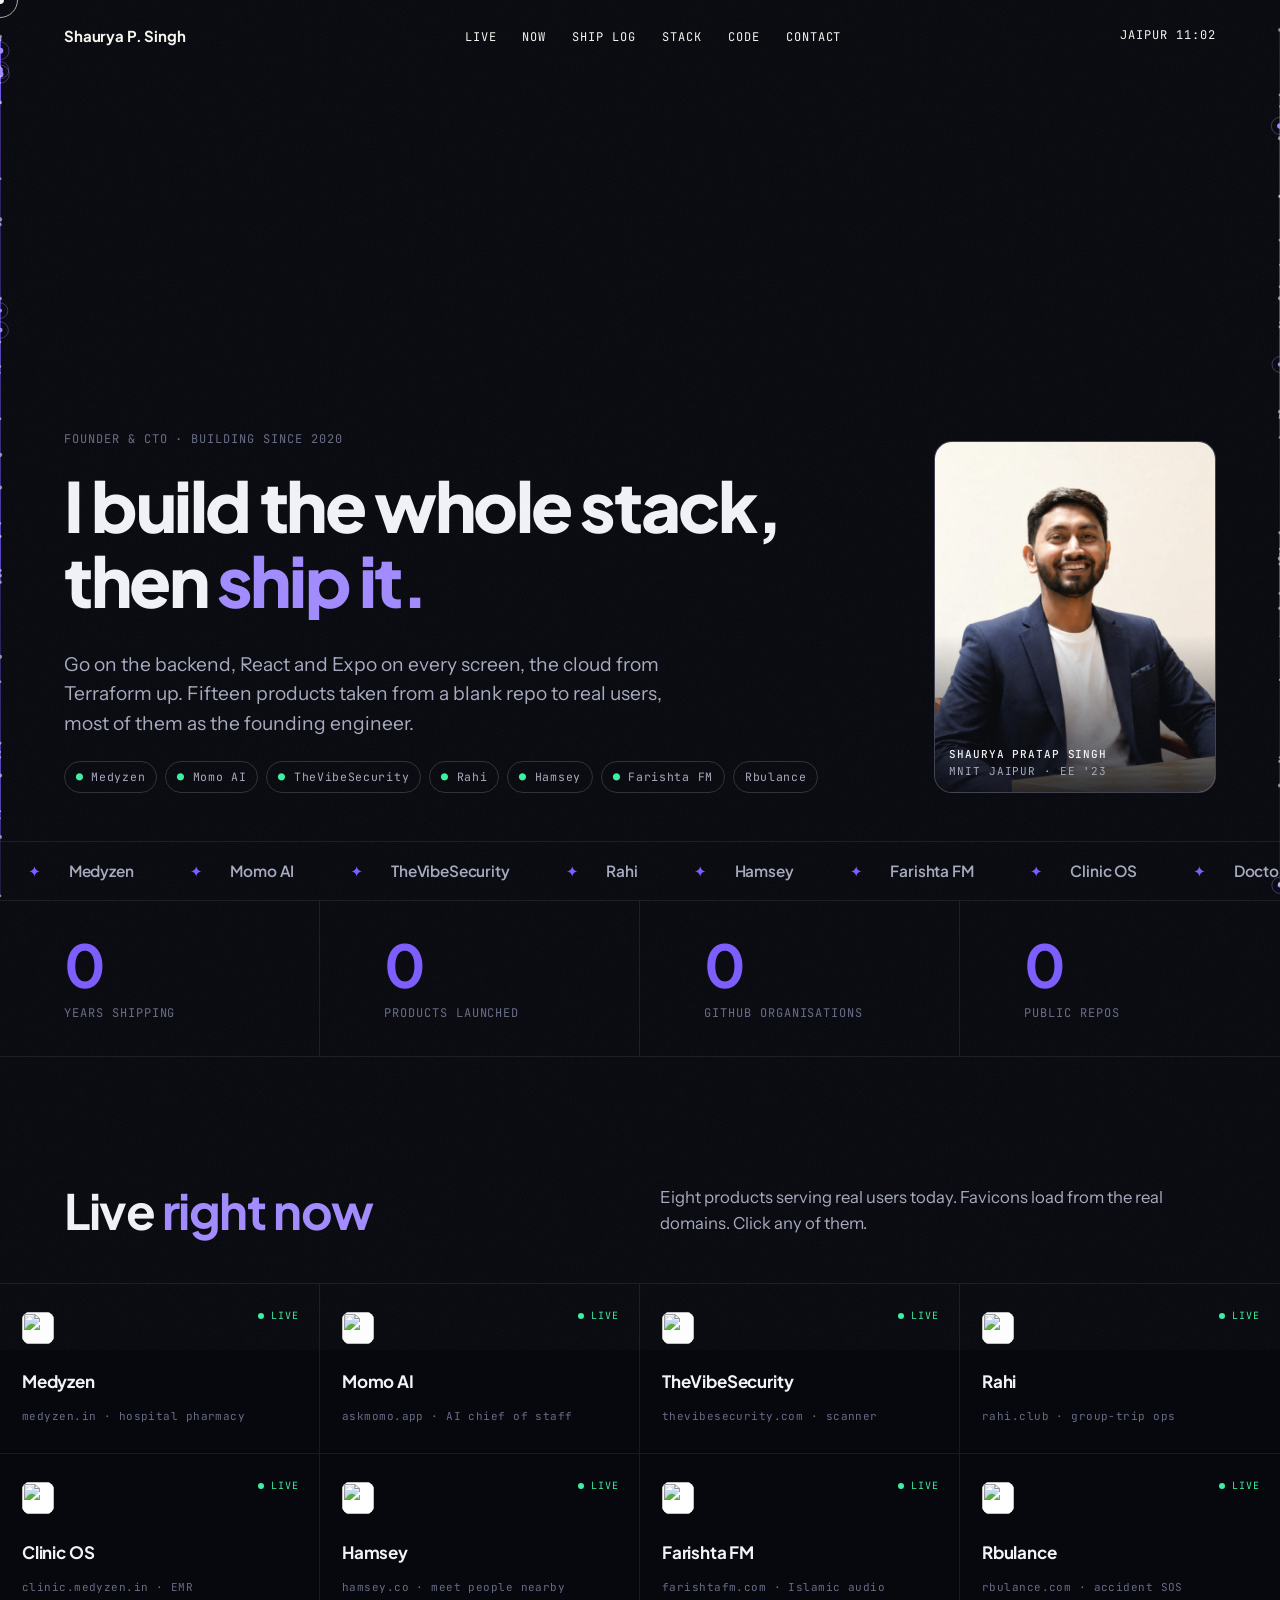
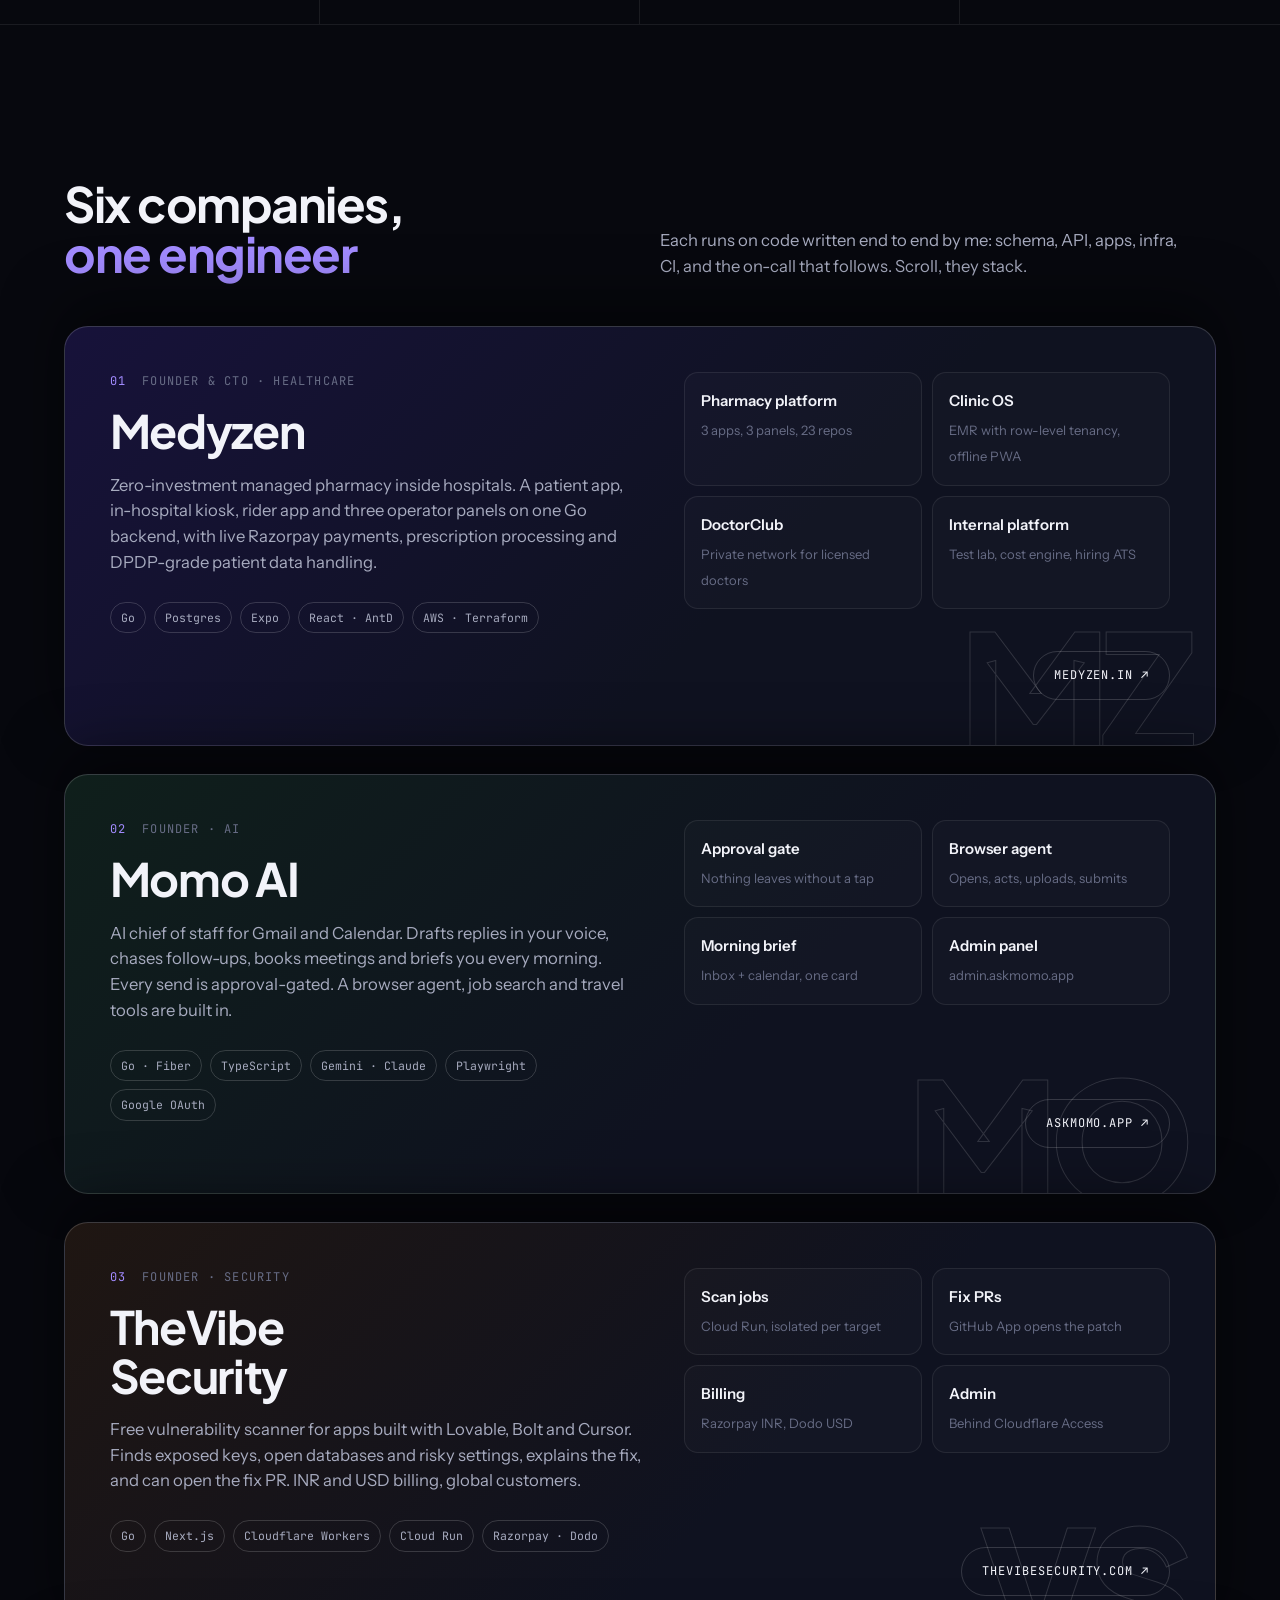
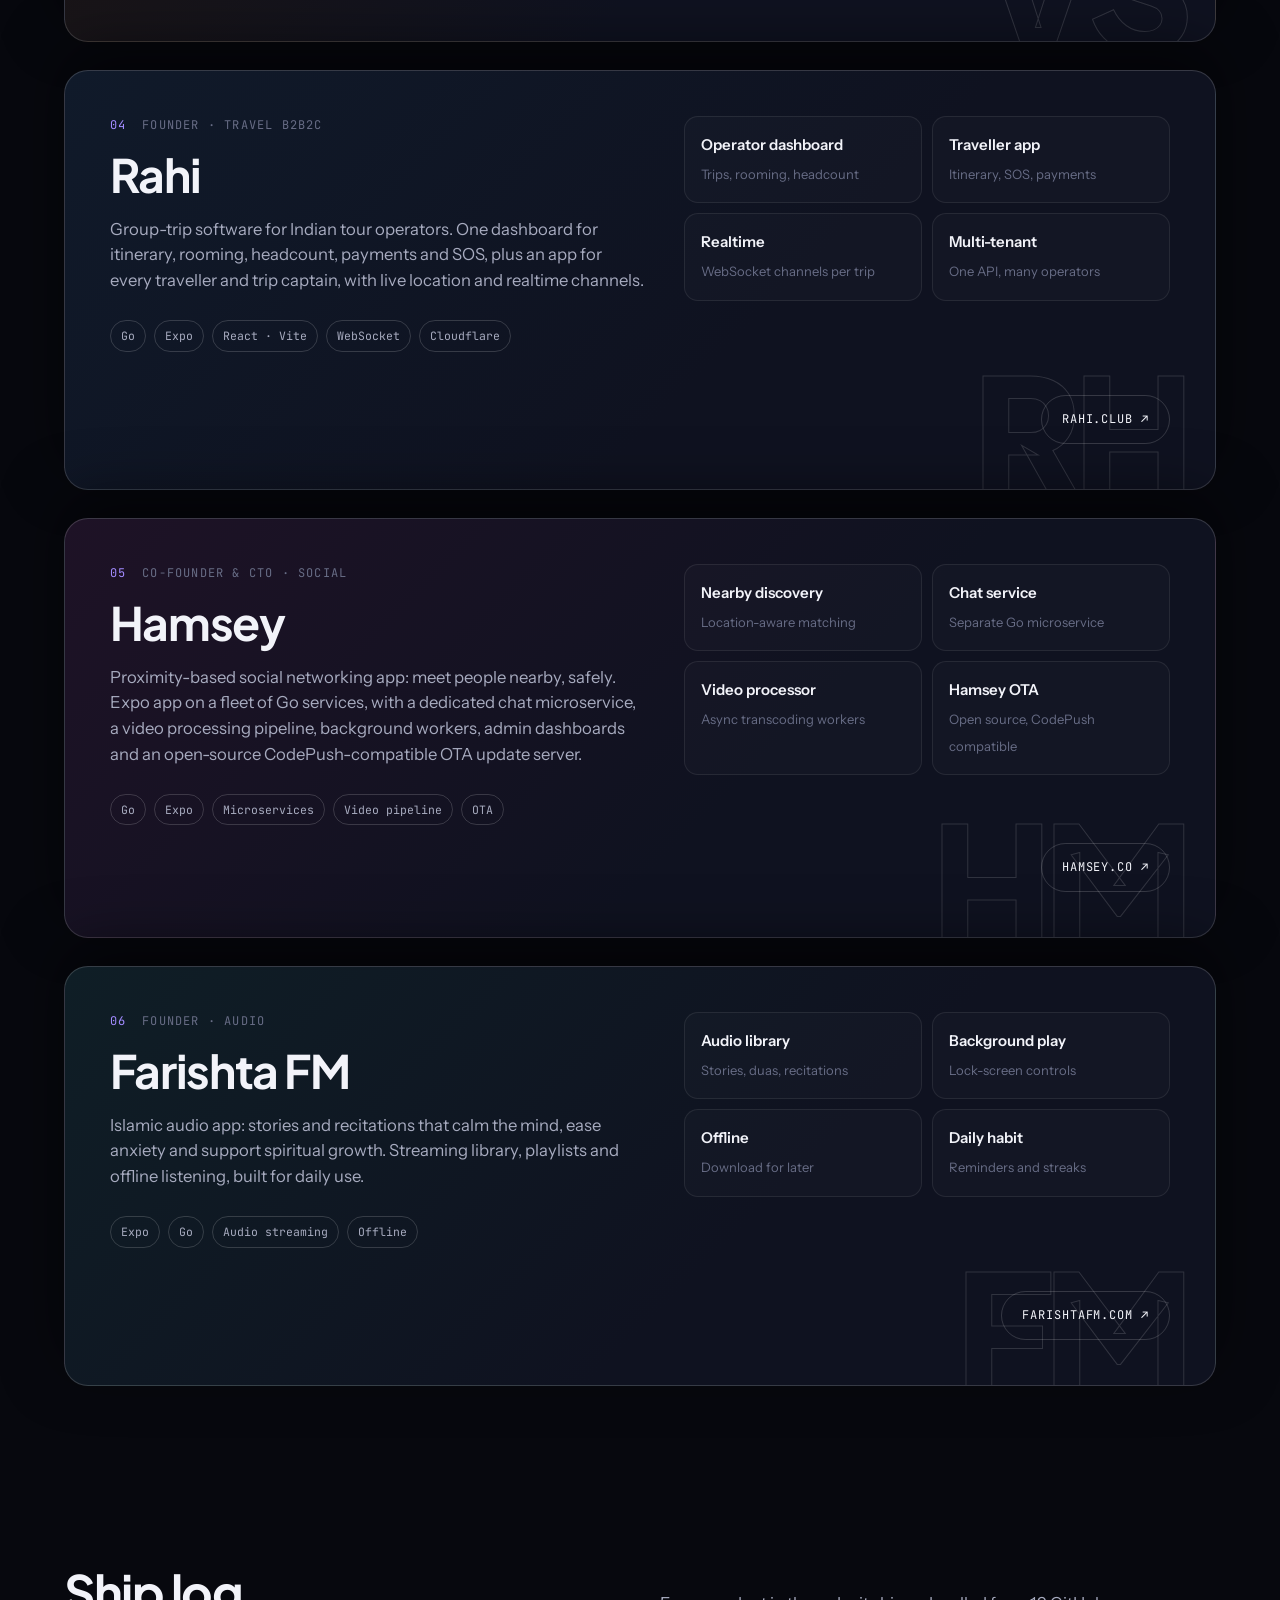
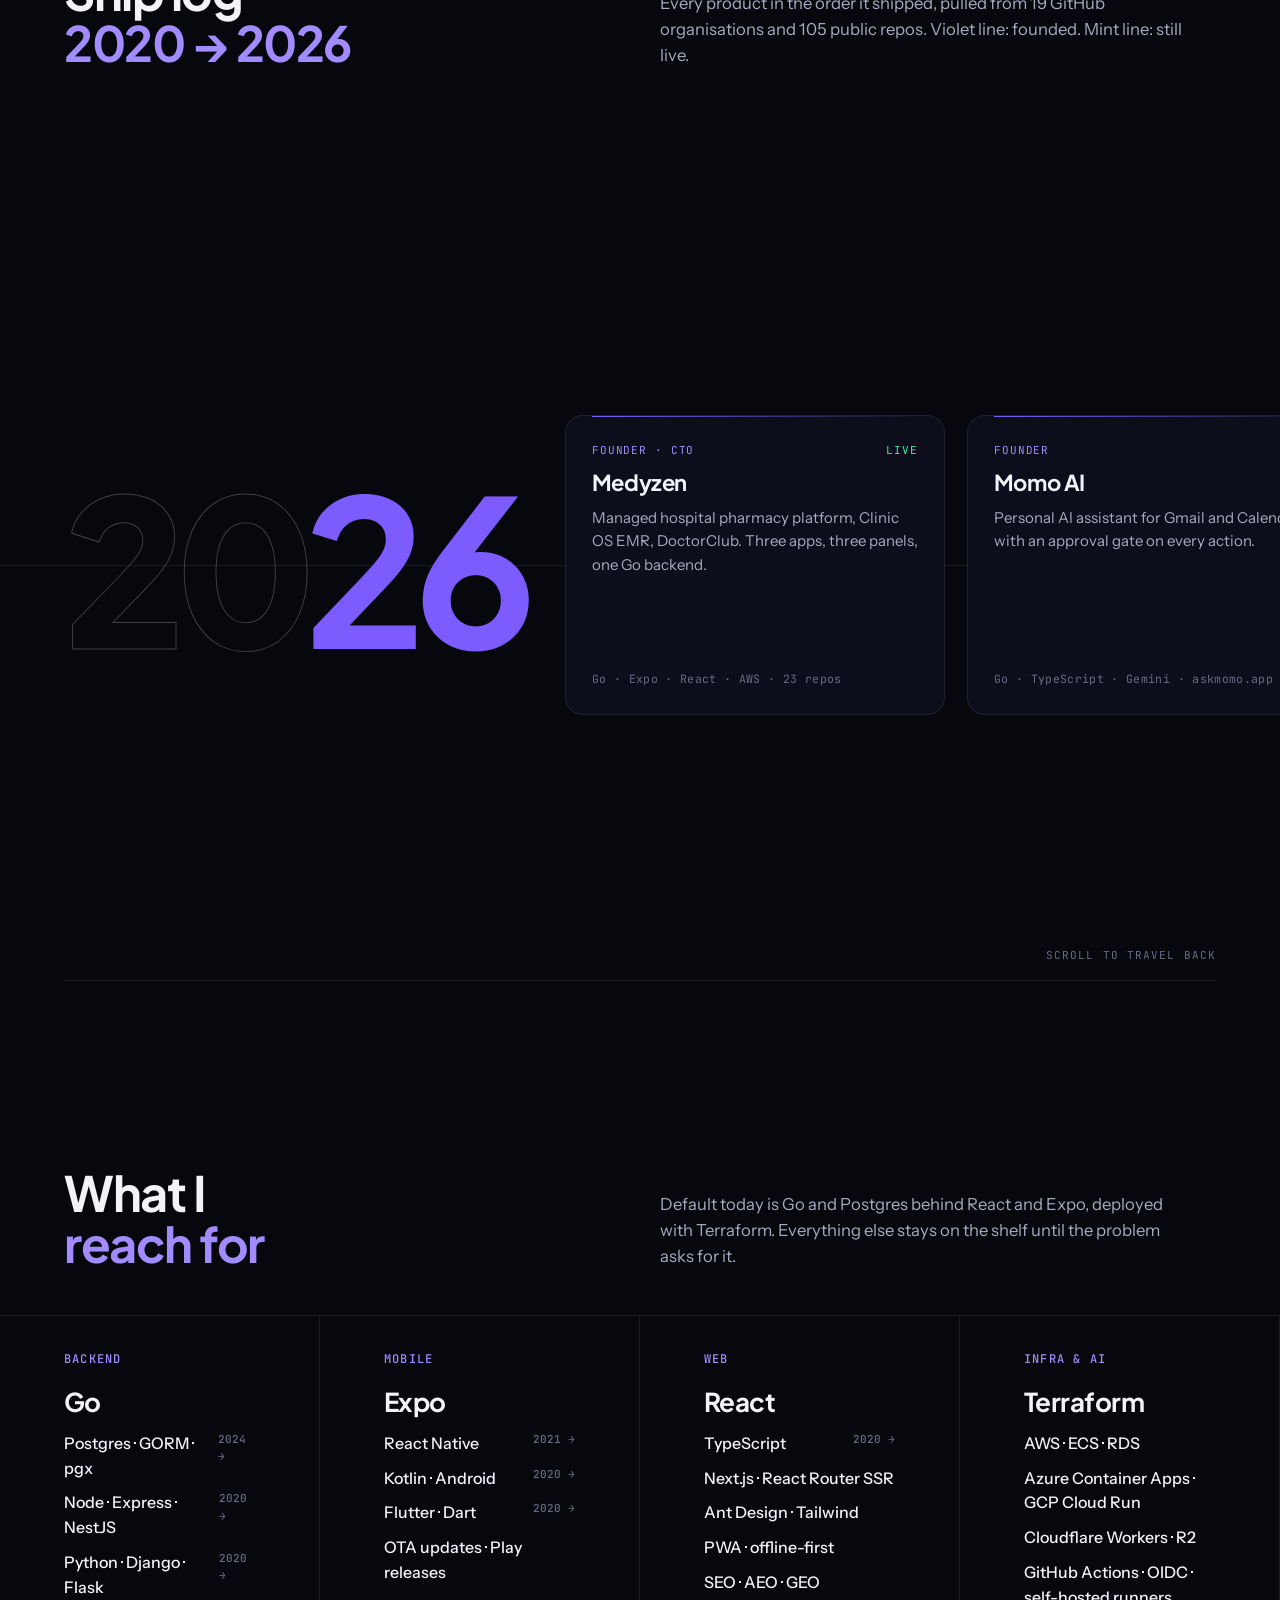
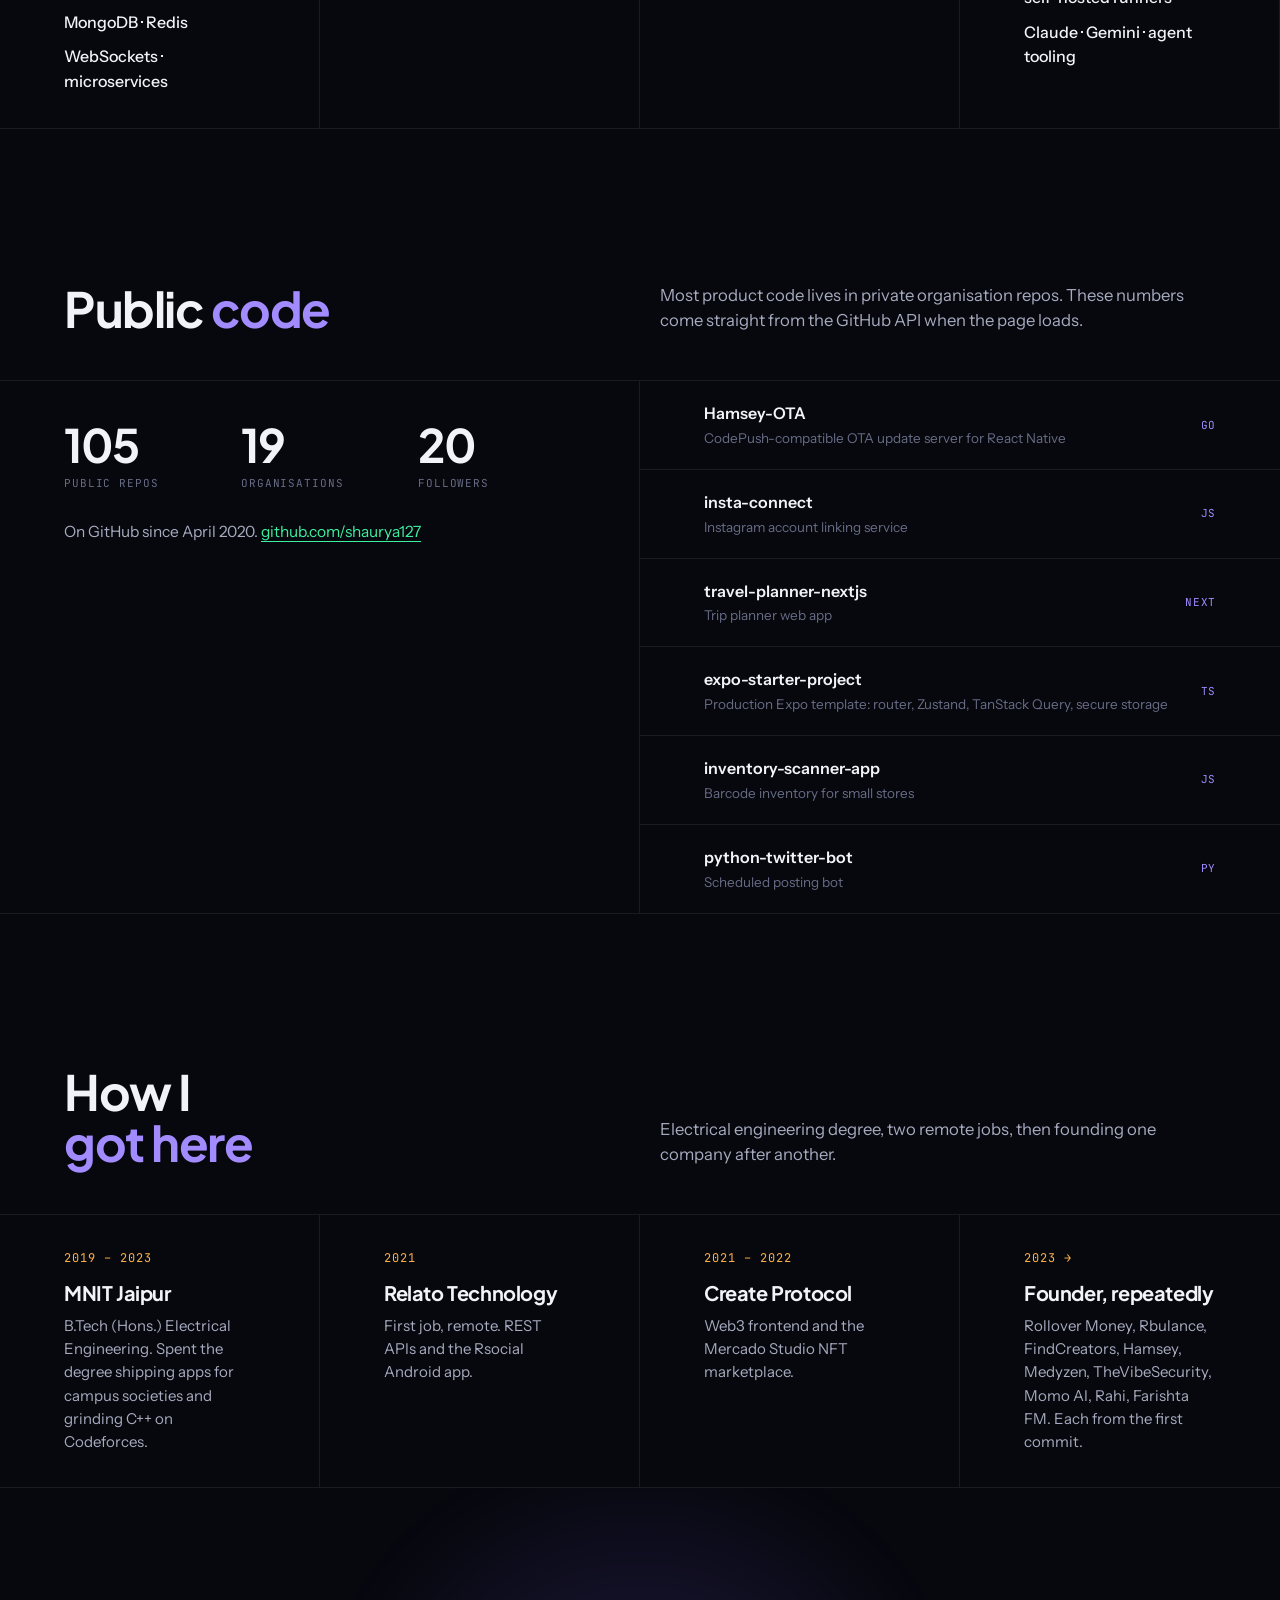
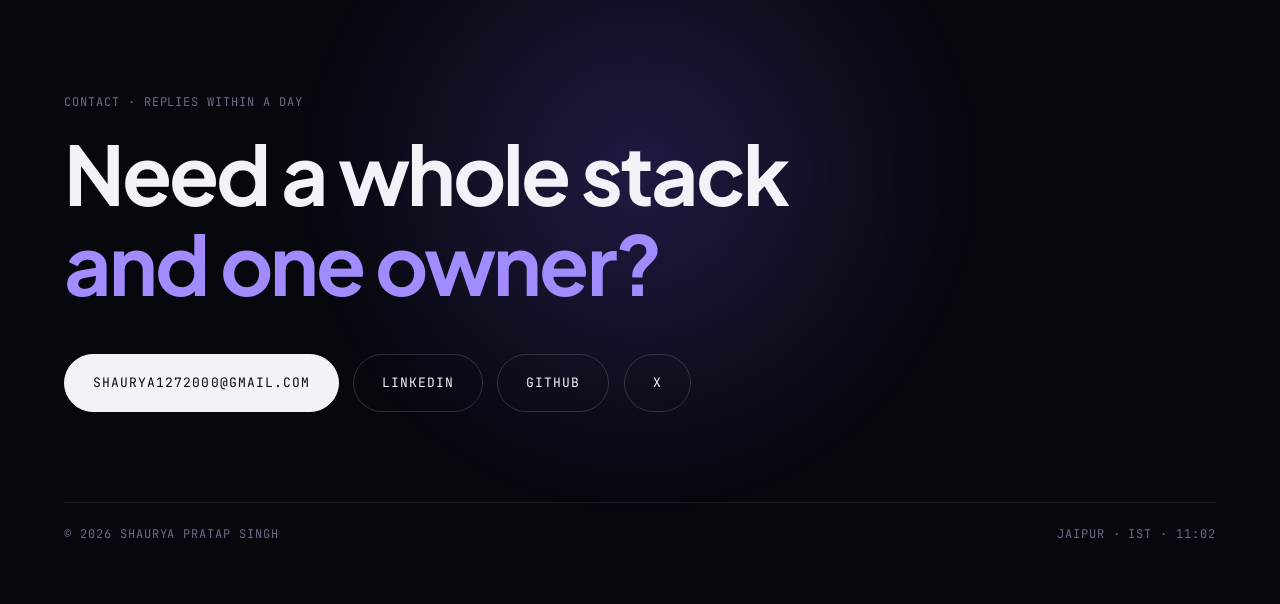
==== commit e63107fd: "Add Hamsey (hamsey.co) and Farishta FM to live board, venture cards and ship log" ====
--- a/index.html
+++ b/index.html
@@ -93,11 +93,11 @@
 h2{font-family:var(--display);font-weight:700;font-size:clamp(30px,3.8vw,58px);line-height:1.04;letter-spacing:-.03em}
 h2 em{font-style:normal;color:var(--violet-2)}
 .sec-head p{color:var(--text-2);max-width:48ch;font-size:clamp(15px,1.3vw,18px)}
-.live-grid{display:grid;grid-template-columns:repeat(6,1fr);border-top:1px solid var(--line);border-bottom:1px solid var(--line)}
-@media(max-width:1100px){.live-grid{grid-template-columns:repeat(3,1fr)}.lt:nth-child(3n){border-right:0}}
-@media(max-width:600px){.live-grid{grid-template-columns:repeat(2,1fr)}.lt:nth-child(3n){border-right:1px solid var(--line)}.lt:nth-child(2n){border-right:0}}
+.live-grid{display:grid;grid-template-columns:repeat(4,1fr);border-top:1px solid var(--line);border-bottom:1px solid var(--line)}
+@media(max-width:1100px){.live-grid{grid-template-columns:repeat(3,1fr)}.lt{border-bottom:1px solid var(--line)}.lt:nth-child(4n){border-right:1px solid var(--line)}.lt:nth-child(3n){border-right:0}}
+@media(max-width:600px){.live-grid{grid-template-columns:repeat(2,1fr)}.lt:nth-child(3n),.lt:nth-child(4n){border-right:1px solid var(--line)}.lt:nth-child(2n){border-right:0}}
 .lt{position:relative;padding:28px 22px;border-right:1px solid var(--line);display:flex;flex-direction:column;gap:14px;min-height:170px;overflow:hidden;transition:background .3s}
-.lt:nth-child(6n){border-right:0}
+.lt:nth-child(4n){border-right:0}.lt:nth-child(-n+4){border-bottom:1px solid var(--line)}
 .lt:hover{background:var(--bg-2)}
 .lt::before{content:"";position:absolute;inset:0;background:radial-gradient(400px 200px at var(--mx,50%) var(--my,50%),rgba(124,92,255,.18),transparent 60%);opacity:0;transition:opacity .3s}
 .lt:hover::before{opacity:1}
@@ -130,6 +130,7 @@
 .scard.c3{background:linear-gradient(135deg,#1F1612,#0F1220 60%)}
 .scard.c4{background:linear-gradient(135deg,#101A2A,#0F1220 60%)}
 .scard.c5{background:linear-gradient(135deg,#1E1226,#0F1220 60%)}
+.scard.c6{background:linear-gradient(135deg,#0F1E26,#0F1220 60%)}
 .scard .big{font-family:var(--display);font-weight:800;font-size:clamp(90px,13vw,200px);line-height:.8;letter-spacing:-.06em;color:transparent;-webkit-text-stroke:1px rgba(255,255,255,.14);position:absolute;right:30px;bottom:-10px;pointer-events:none;user-select:none}
 
 .log{padding:clamp(90px,12vw,170px) 0 0}
@@ -235,9 +236,9 @@
         
         <span class="ln"><span>then <em class="v" style="font-style:normal">ship it.</em></span></span>
       </h1>
-      <p class="sub rv">Go on the backend, React and Expo on every screen, the cloud from Terraform up. Fourteen products taken from a blank repo to real users, most of them as the founding engineer.</p>
+      <p class="sub rv">Go on the backend, React and Expo on every screen, the cloud from Terraform up. Fifteen products taken from a blank repo to real users, most of them as the founding engineer.</p>
       <div class="tags rv">
-        <span><b>●</b> Medyzen</span><span><b>●</b> Momo AI</span><span><b>●</b> TheVibeSecurity</span><span><b>●</b> Rahi</span><span>Hamsey</span><span>Rbulance</span>
+        <span><b>●</b> Medyzen</span><span><b>●</b> Momo AI</span><span><b>●</b> TheVibeSecurity</span><span><b>●</b> Rahi</span><span><b>●</b> Hamsey</span><span><b>●</b> Farishta FM</span><span>Rbulance</span>
       </div>
     </div>
     <div class="portrait rv"><img src="assets/img/shaurya.png" alt="Shaurya Pratap Singh" width="400" height="400"><div class="cap"><b>Shaurya Pratap Singh</b>MNIT Jaipur · EE '23</div></div>
@@ -249,25 +250,27 @@
 
 <section class="nums">
   <div class="num"><b><i data-count="6">0</i></b><span>years shipping</span></div>
-  <div class="num"><b><i data-count="14">0</i></b><span>products launched</span></div>
+  <div class="num"><b><i data-count="15">0</i></b><span>products launched</span></div>
   <div class="num"><b><i data-count="19">0</i></b><span>github organisations</span></div>
   <div class="num"><b><i data-count="105" id="n-repos">0</i></b><span>public repos</span></div>
 </section>
 
 <section class="live" id="live">
-  <div class="sec-head"><h2 class="rv">Live <em>right now</em></h2><p class="rv">Six products serving real users today. Favicons load from the real domains. Click any of them.</p></div>
+  <div class="sec-head"><h2 class="rv">Live <em>right now</em></h2><p class="rv">Eight products serving real users today. Favicons load from the real domains. Click any of them.</p></div>
   <div class="live-grid">
     <a class="lt" href="https://www.medyzen.in" target="_blank" rel="noopener"><img src="https://www.google.com/s2/favicons?domain=medyzen.in&sz=64" alt=""><span class="st"><i></i>LIVE</span><b>Medyzen</b><small>medyzen.in · hospital pharmacy</small></a>
     <a class="lt" href="https://askmomo.app" target="_blank" rel="noopener"><img src="https://www.google.com/s2/favicons?domain=askmomo.app&sz=64" alt=""><span class="st"><i></i>LIVE</span><b>Momo AI</b><small>askmomo.app · AI chief of staff</small></a>
     <a class="lt" href="https://thevibesecurity.com" target="_blank" rel="noopener"><img src="https://www.google.com/s2/favicons?domain=thevibesecurity.com&sz=64" alt=""><span class="st"><i></i>LIVE</span><b>TheVibeSecurity</b><small>thevibesecurity.com · scanner</small></a>
     <a class="lt" href="https://rahi.club" target="_blank" rel="noopener"><img src="https://www.google.com/s2/favicons?domain=rahi.club&sz=64" alt=""><span class="st"><i></i>LIVE</span><b>Rahi</b><small>rahi.club · group-trip ops</small></a>
     <a class="lt" href="https://clinic.medyzen.in" target="_blank" rel="noopener"><img src="https://www.google.com/s2/favicons?domain=medyzen.in&sz=64" alt=""><span class="st"><i></i>LIVE</span><b>Clinic OS</b><small>clinic.medyzen.in · EMR</small></a>
+    <a class="lt" href="https://hamsey.co" target="_blank" rel="noopener"><img src="https://www.google.com/s2/favicons?domain=hamsey.co&sz=64" alt=""><span class="st"><i></i>LIVE</span><b>Hamsey</b><small>hamsey.co · meet people nearby</small></a>
+    <a class="lt" href="https://farishtafm.com" target="_blank" rel="noopener"><img src="https://www.google.com/s2/favicons?domain=farishtafm.com&sz=64" alt=""><span class="st"><i></i>LIVE</span><b>Farishta FM</b><small>farishtafm.com · Islamic audio</small></a>
     <a class="lt" href="https://www.rbulance.com" target="_blank" rel="noopener"><img src="https://www.google.com/s2/favicons?domain=rbulance.com&sz=64" alt=""><span class="st"><i></i>LIVE</span><b>Rbulance</b><small>rbulance.com · accident SOS</small></a>
   </div>
 </section>
 
 <section class="now" id="now">
-  <div class="sec-head"><h2 class="rv">Five companies,<br><em>one engineer</em></h2><p class="rv">Each runs on code written end to end by me: schema, API, apps, infra, CI, and the on-call that follows. Scroll, they stack.</p></div>
+  <div class="sec-head"><h2 class="rv">Six companies,<br><em>one engineer</em></h2><p class="rv">Each runs on code written end to end by me: schema, API, apps, infra, CI, and the on-call that follows. Scroll, they stack.</p></div>
   <div class="stack-wrap">
     <article class="scard c1">
       <div><div class="k"><i>01</i> Founder &amp; CTO · Healthcare</div><h3>Medyzen</h3><p>Zero-investment managed pharmacy inside hospitals. A patient app, in-hospital kiosk, rider app and three operator panels on one Go backend, with live Razorpay payments, prescription processing and DPDP-grade patient data handling.</p><div class="chips"><span class="chip">Go</span><span class="chip">Postgres</span><span class="chip">Expo</span><span class="chip">React · AntD</span><span class="chip">AWS · Terraform</span></div></div>
@@ -290,9 +293,14 @@
       <div class="big">RH</div>
     </article>
     <article class="scard c5">
-      <div><div class="k"><i>05</i> Co-founder &amp; CTO · Mobile</div><h3>Hamsey</h3><p>Consumer mobile app backed by a fleet of Go services: core API, chat microservice, video processor, background workers, admin dashboards, and an open-source CodePush-compatible OTA update server for React Native.</p><div class="chips"><span class="chip">Go</span><span class="chip">Expo</span><span class="chip">Microservices</span><span class="chip">Video pipeline</span><span class="chip">OTA</span></div></div>
-      <div class="r"><div class="modules"><div><b>Chat service</b><span>Separate Go microservice</span></div><div><b>Video processor</b><span>Async transcoding workers</span></div><div><b>Hamsey OTA</b><span>Open source, CodePush compatible</span></div><div><b>Dashboards</b><span>Admin + ops</span></div></div><a class="link" href="https://github.com/Hamsey-Org" target="_blank" rel="noopener">github.com/Hamsey-Org ↗</a></div>
+      <div><div class="k"><i>05</i> Co-founder &amp; CTO · Social</div><h3>Hamsey</h3><p>Proximity-based social networking app: meet people nearby, safely. Expo app on a fleet of Go services, with a dedicated chat microservice, a video processing pipeline, background workers, admin dashboards and an open-source CodePush-compatible OTA update server.</p><div class="chips"><span class="chip">Go</span><span class="chip">Expo</span><span class="chip">Microservices</span><span class="chip">Video pipeline</span><span class="chip">OTA</span></div></div>
+      <div class="r"><div class="modules"><div><b>Nearby discovery</b><span>Location-aware matching</span></div><div><b>Chat service</b><span>Separate Go microservice</span></div><div><b>Video processor</b><span>Async transcoding workers</span></div><div><b>Hamsey OTA</b><span>Open source, CodePush compatible</span></div></div><a class="link" href="https://hamsey.co" target="_blank" rel="noopener">hamsey.co ↗</a></div>
       <div class="big">HM</div>
+    </article>
+    <article class="scard c6">
+      <div><div class="k"><i>06</i> Founder · Audio</div><h3>Farishta FM</h3><p>Islamic audio app: stories and recitations that calm the mind, ease anxiety and support spiritual growth. Streaming library, playlists and offline listening, built for daily use.</p><div class="chips"><span class="chip">Expo</span><span class="chip">Go</span><span class="chip">Audio streaming</span><span class="chip">Offline</span></div></div>
+      <div class="r"><div class="modules"><div><b>Audio library</b><span>Stories, duas, recitations</span></div><div><b>Background play</b><span>Lock-screen controls</span></div><div><b>Offline</b><span>Download for later</span></div><div><b>Daily habit</b><span>Reminders and streaks</span></div></div><a class="link" href="https://farishtafm.com" target="_blank" rel="noopener">farishtafm.com ↗</a></div>
+      <div class="big">FM</div>
     </article>
   </div>
 </section>
@@ -307,17 +315,17 @@
       <div class="ent founder live"><div class="top"><span class="f">Founder</span><span class="l">Live</span></div><h4>Momo AI</h4><p>Personal AI assistant for Gmail and Calendar with an approval gate on every action.</p><div class="tech">Go · TypeScript · Gemini · askmomo.app</div></div>
       <div class="ent founder live"><div class="top"><span class="f">Founder</span><span class="l">Live</span></div><h4>TheVibeSecurity</h4><p>Security scanner for AI-built apps, with fix PRs and global billing.</p><div class="tech">Go · Next.js · Cloudflare · thevibesecurity.com</div></div>
       <div class="ent founder live"><div class="top"><span class="f">Founder</span><span class="l">Live</span></div><h4>Rahi</h4><p>Group-trip operations software for tour operators in India.</p><div class="tech">Go · Expo · React · rahi.club</div></div>
+      <div class="ent founder live"><div class="top"><span class="f">Founder</span><span class="l">Live</span></div><h4>Farishta FM</h4><p>Islamic audio app: calming stories and recitations with offline listening.</p><div class="tech">Expo · Go · farishtafm.com</div></div>
       <div class="ent live"><div class="top"><span>Client</span><span class="l">Live</span></div><h4>Viduralex</h4><p>Law-firm website and CMS, Bar Council Rule 36 compliant, on Cloudflare Workers with Postgres on Azure.</p><div class="tech">Next.js · Postgres · Workers</div></div>
       <div class="ent live"><div class="top"><span>Client</span><span class="l">Live</span></div><h4>Amrielle</h4><p>Site for a personal-branding agency serving founders and executives.</p><div class="tech">TypeScript · Vercel</div></div>
       <div class="ent"><div class="top"><span>Product</span></div><h4>Roomiefy</h4><p>Roommate-matching app: Go backend plus a dedicated chat microservice.</p><div class="tech">Go · React Native · 3 repos</div></div>
       <div class="ent"><div class="top"><span>Product</span></div><h4>RankUp</h4><p>Rank-booster platform: SSR user site, admin panel, API, later split into standalone services.</p><div class="tech">NestJS · Go · React Router 7 · 5 repos</div></div>
 
       <div class="yearblk"><div class="y">20<b>25</b></div></div>
-      <div class="ent founder live"><div class="top"><span class="f">Co-founder · CTO</span><span class="l">Active</span></div><h4>Hamsey</h4><p>Mobile app on Go microservices: chat, video processing, workers, admin dashboards, open-source OTA server.</p><div class="tech">Go · Expo · 10 repos</div></div>
+      <div class="ent founder live"><div class="top"><span class="f">Co-founder · CTO</span><span class="l">Active</span></div><h4>Hamsey</h4><p>Proximity-based social app on Go microservices: chat, video processing, workers, admin dashboards, open-source OTA server.</p><div class="tech">Go · Expo · hamsey.co · 10 repos</div></div>
       <div class="ent"><div class="top"><span>Product</span></div><h4>Jeehub · reviseUPSC</h4><p>Exam-prep apps for JEE and UPSC with a shared Go utility backend.</p><div class="tech">Go · Kotlin · Expo · 4 repos</div></div>
       <div class="ent"><div class="top"><span>Product</span></div><h4>SalesOutreach</h4><p>Outbound sales automation backend.</p><div class="tech">Go</div></div>
-      <div class="ent"><div class="top"><span>Product</span></div><h4>Two dating apps</h4><p>Proximity-based and curated, each with its own Go backend and chat service.</p><div class="tech">Go · Flutter · React Native · 4 repos</div></div>
-
+      
       <div class="yearblk"><div class="y">20<b>24</b></div></div>
       <div class="ent founder"><div class="top"><span class="f">Founder</span></div><h4>FindCreators</h4><p>Creator-discovery marketplace: website, app, Go backend, Instagram connect, contact pipeline.</p><div class="tech">Go · React · React Native · 9 repos</div></div>
       <div class="ent"><div class="top"><span>Product</span></div><h4>Travel Planner</h4><p>Trip-planning portal with blog backend, later reborn as TravelGo.</p><div class="tech">Next.js · Node · 4 repos</div></div>
@@ -382,7 +390,7 @@
     <div class="pstep"><span class="mono">2019 – 2023</span><b>MNIT Jaipur</b><p>B.Tech (Hons.) Electrical Engineering. Spent the degree shipping apps for campus societies and grinding C++ on Codeforces.</p></div>
     <div class="pstep"><span class="mono">2021</span><b>Relato Technology</b><p>First job, remote. REST APIs and the Rsocial Android app.</p></div>
     <div class="pstep"><span class="mono">2021 – 2022</span><b>Create Protocol</b><p>Web3 frontend and the Mercado Studio NFT marketplace.</p></div>
-    <div class="pstep"><span class="mono">2023 →</span><b>Founder, repeatedly</b><p>Rollover Money, Rbulance, FindCreators, Hamsey, Medyzen, TheVibeSecurity, Momo AI, Rahi. Each from the first commit.</p></div>
+    <div class="pstep"><span class="mono">2023 →</span><b>Founder, repeatedly</b><p>Rollover Money, Rbulance, FindCreators, Hamsey, Medyzen, TheVibeSecurity, Momo AI, Rahi, Farishta FM. Each from the first commit.</p></div>
   </div>
 </section>
 
@@ -412,7 +420,7 @@
   function tick(){var t=new Date().toLocaleTimeString('en-GB',{timeZone:'Asia/Kolkata',hour:'2-digit',minute:'2-digit'});document.getElementById('clock').textContent='JAIPUR '+t;document.getElementById('clock2').textContent=t}
   tick();setInterval(tick,15000);
 
-  var names=['Medyzen','Momo AI','TheVibeSecurity','Rahi','Hamsey','Clinic OS','DoctorClub','Rbulance','Rollover Money','FindCreators','Jeehub','RankUp','Roomiefy','Viduralex'];
+  var names=['Medyzen','Momo AI','TheVibeSecurity','Rahi','Hamsey','Farishta FM','Clinic OS','DoctorClub','Rbulance','Rollover Money','FindCreators','Jeehub','RankUp','Roomiefy','Viduralex'];
   var mq=document.getElementById('mq'),html='';for(var r=0;r<2;r++)names.forEach(function(n){html+='<span><i>✦</i>'+n+'</span>'});mq.innerHTML=html;
 
   var lenis=null;
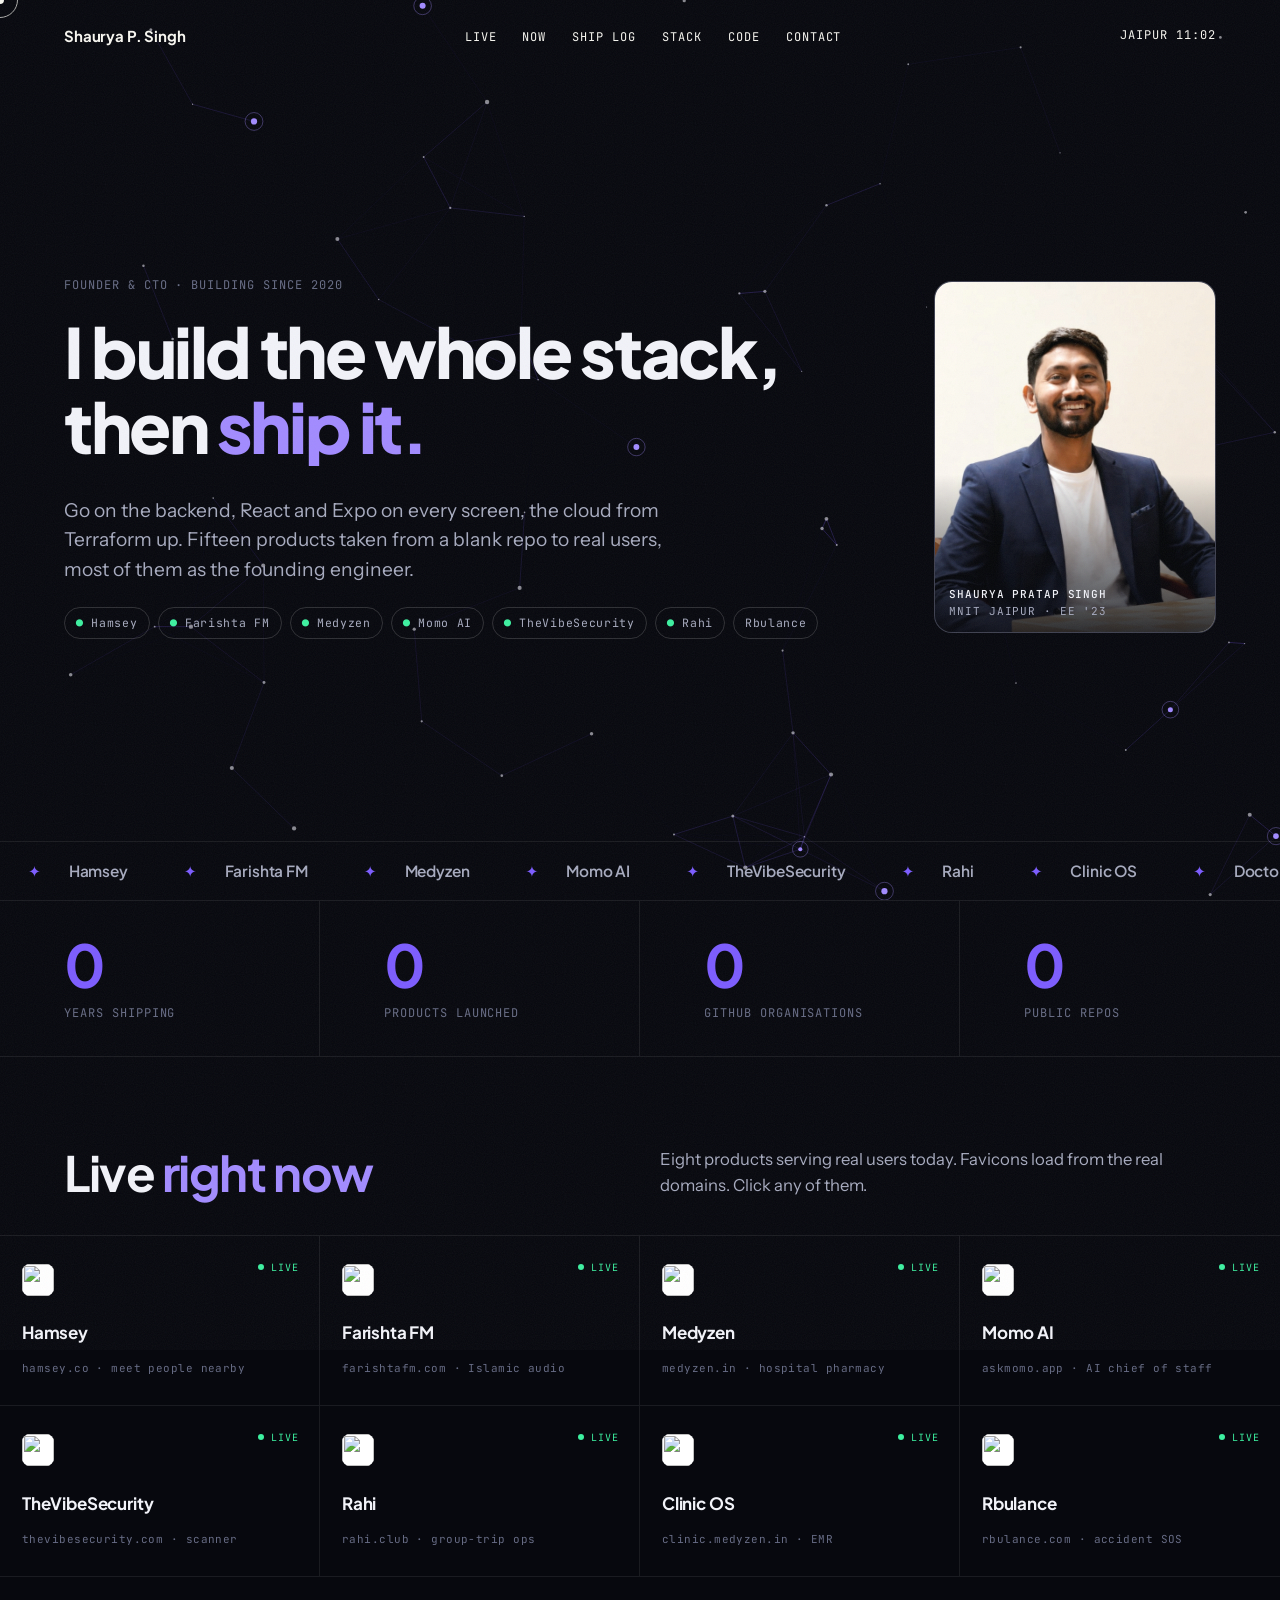
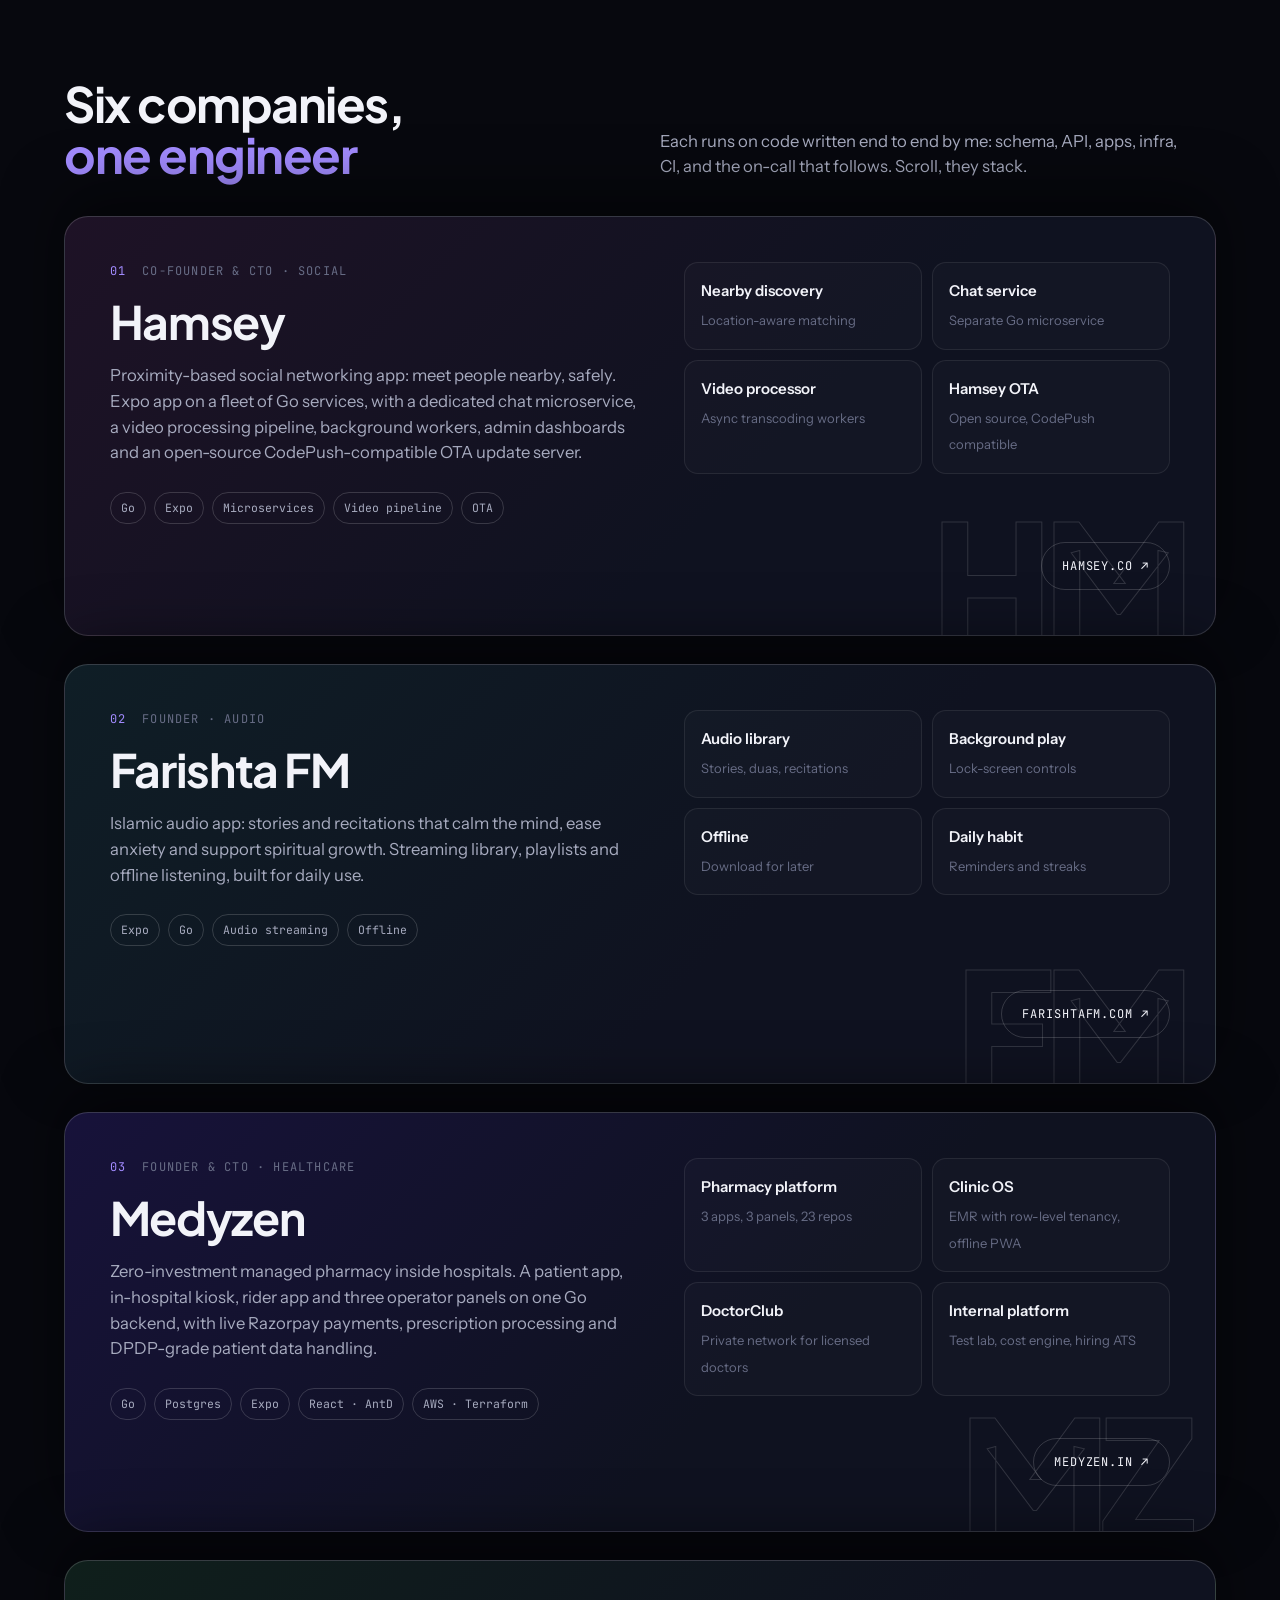
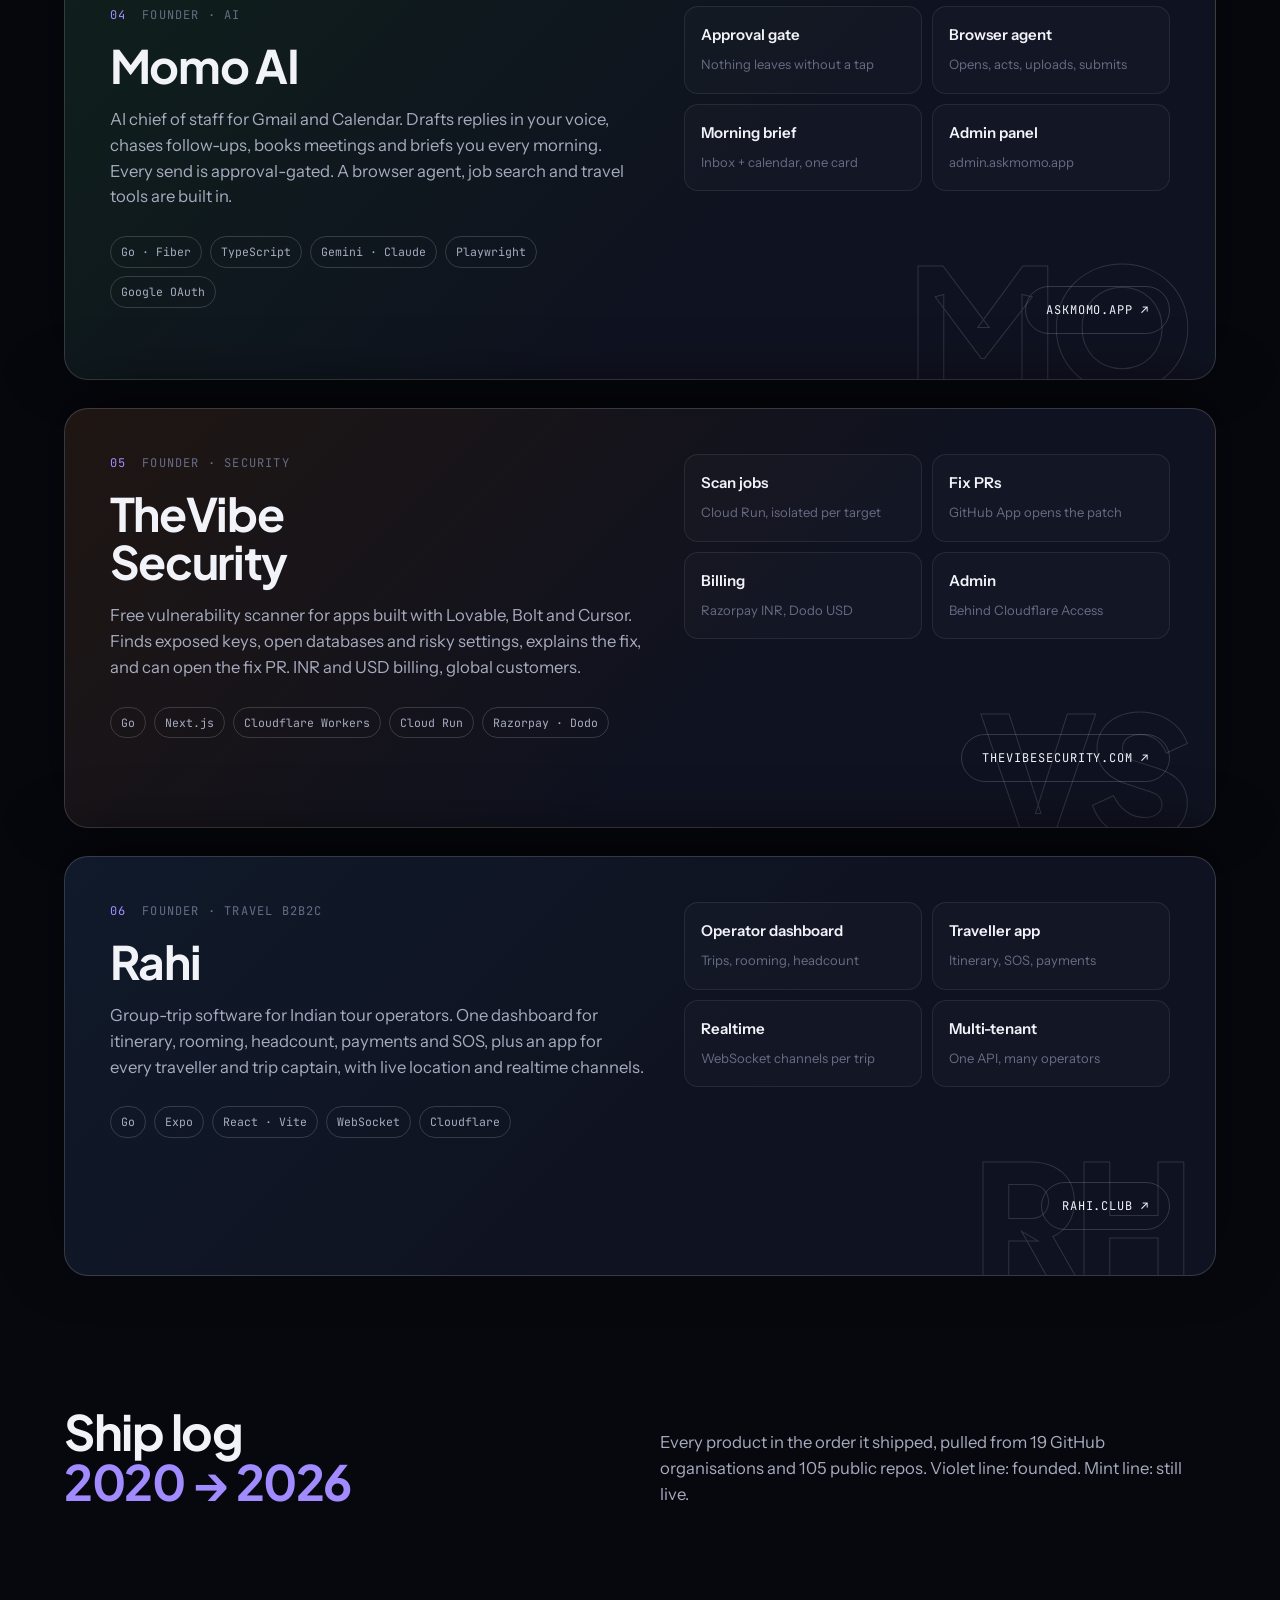
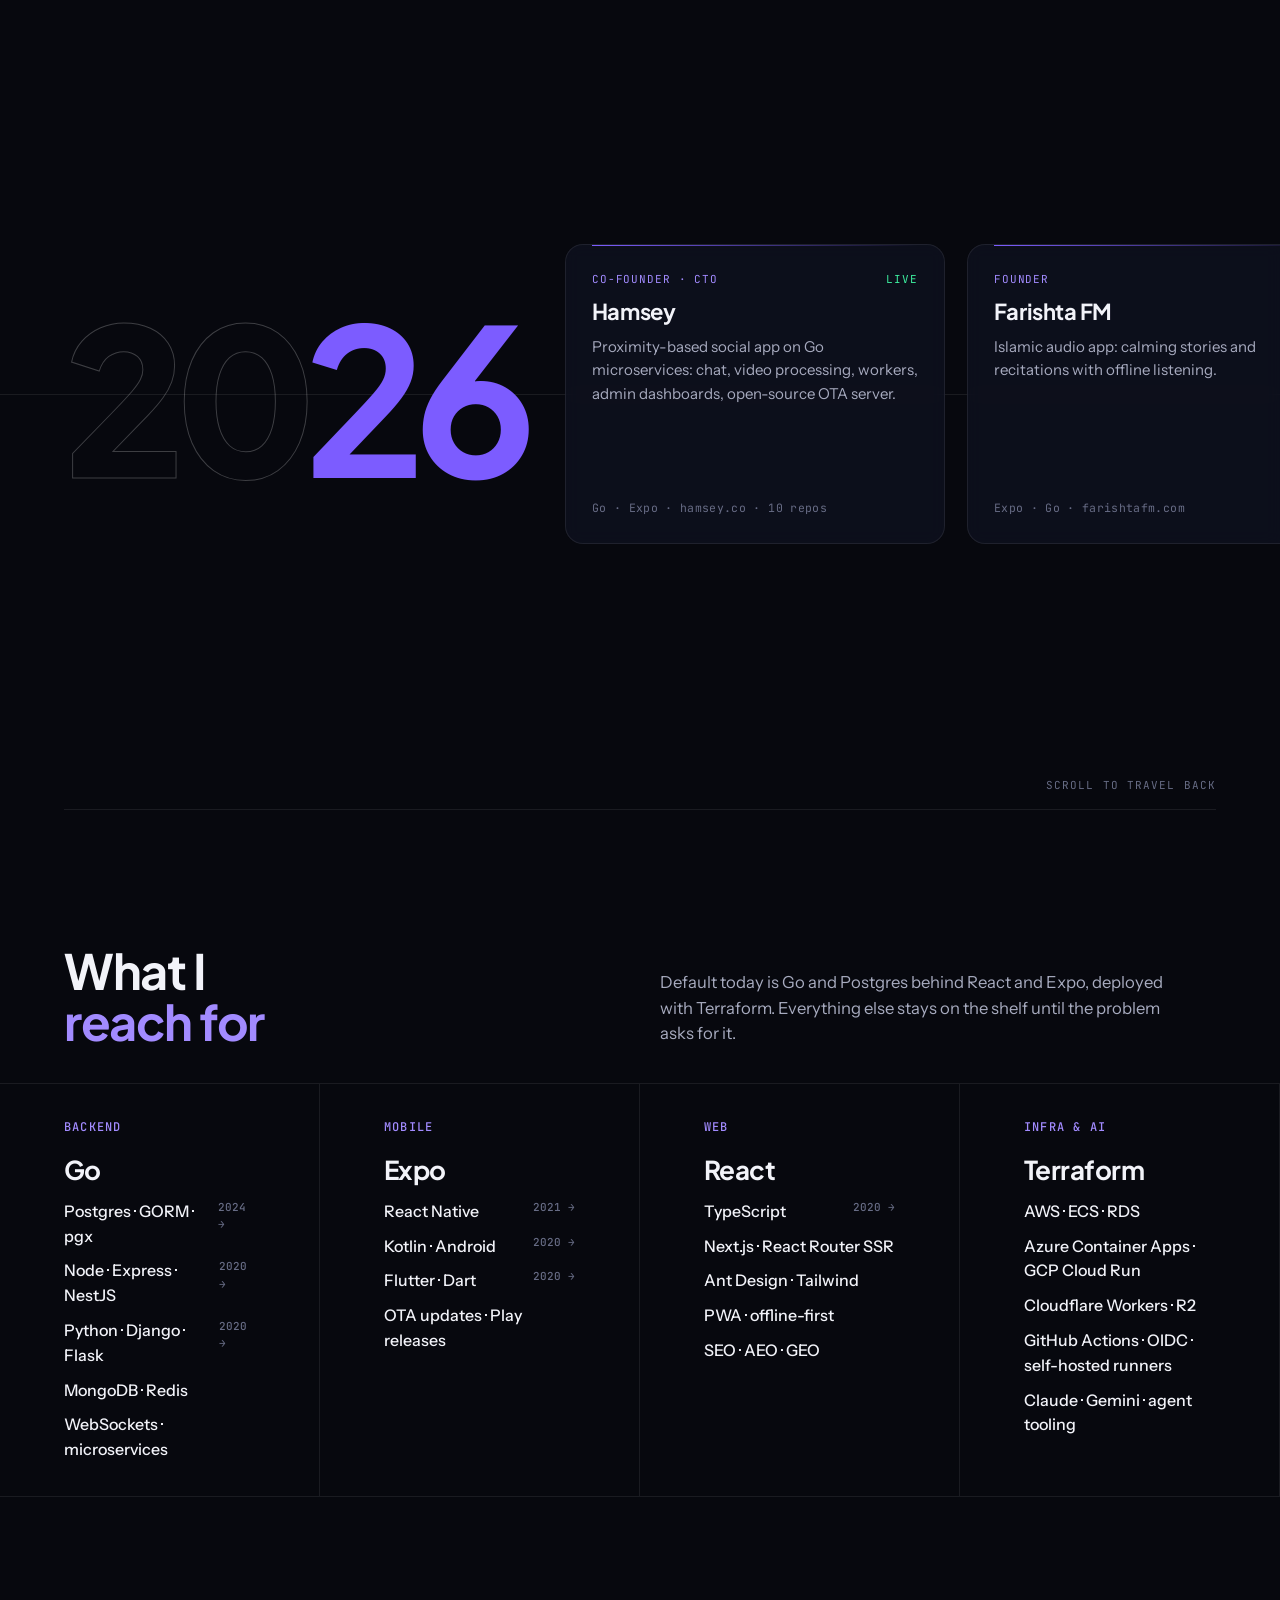
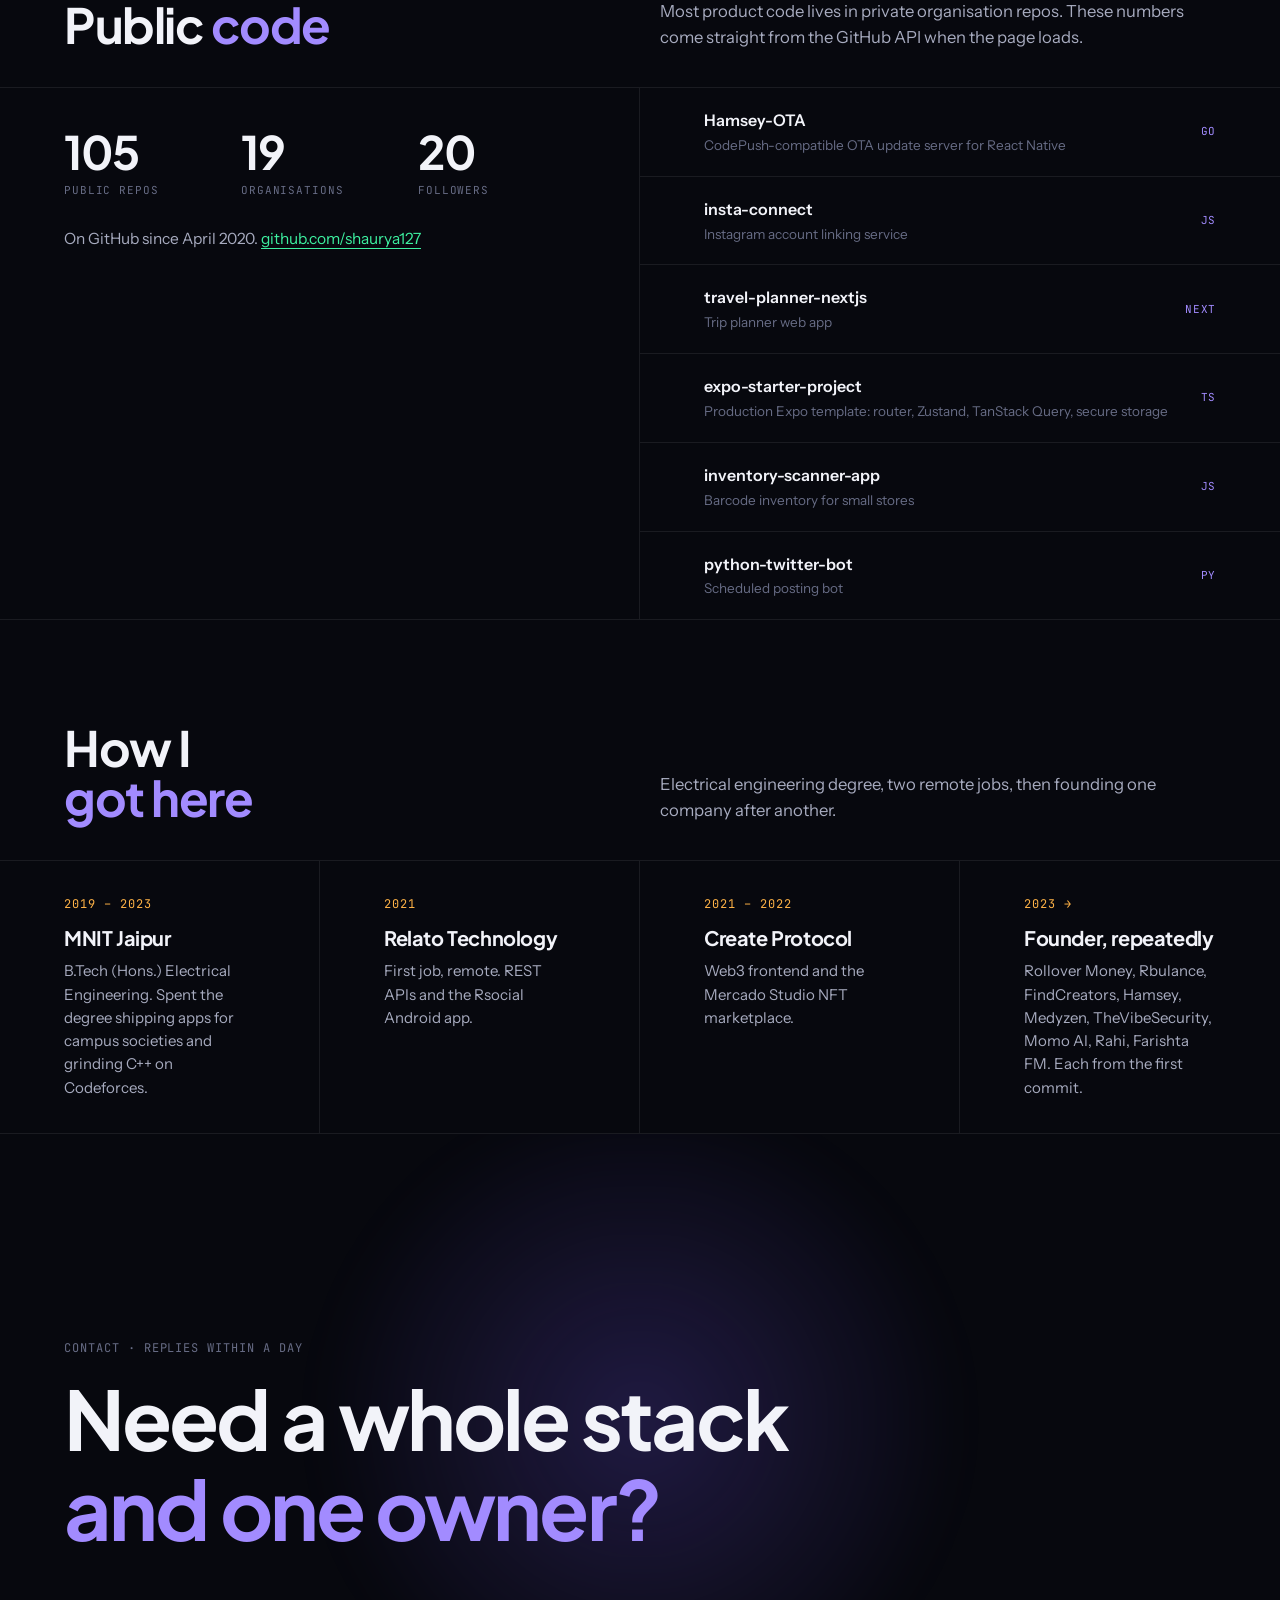
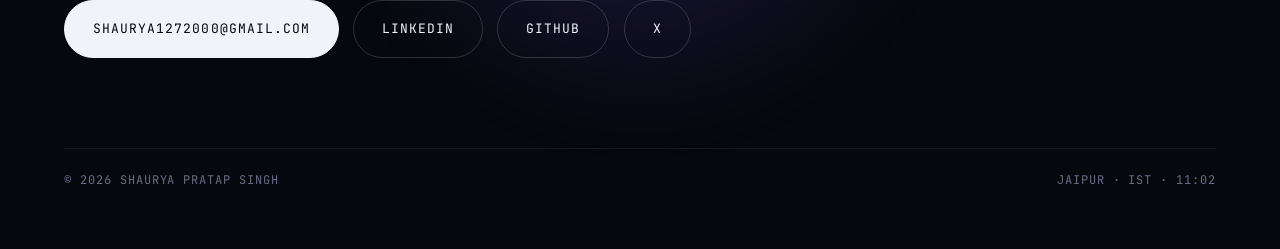
==== commit 2f49bca8: "Centre hero, tighten section spacing, lead with Hamsey and Farishta FM" ====
--- a/index.html
+++ b/index.html
@@ -53,9 +53,9 @@
 .nav .time{font-family:var(--mono);font-size:12px;letter-spacing:.08em}
 @media(max-width:760px){.nav ul{display:none}}
 
-.hero{position:relative;min-height:100svh;display:grid;grid-template-rows:1fr auto;grid-template-columns:minmax(0,1fr);overflow:hidden;max-width:100vw}
+.hero{position:relative;min-height:100svh;display:grid;grid-template-rows:1fr auto;align-items:center;grid-template-columns:minmax(0,1fr);overflow:hidden;max-width:100vw}
 #net{position:absolute;inset:0;width:100%;height:100%}
-.hero-in{position:relative;z-index:2;min-width:0;padding:calc(var(--gutter) + 60px) var(--gutter) 0;display:grid;grid-template-columns:1fr auto;gap:40px;align-items:end}
+.hero-in{position:relative;z-index:2;min-width:0;padding:calc(var(--gutter) + 50px) var(--gutter) 0;display:grid;grid-template-columns:1fr auto;gap:40px;align-items:center;align-self:center}
 @media(max-width:900px){.hero-in{grid-template-columns:1fr}.hero h1{font-size:9vw;max-width:none}}
 .hero h1{font-family:var(--display);font-weight:800;font-size:clamp(36px,5.4vw,84px);line-height:1.02;letter-spacing:-.035em;max-width:17ch}
 .hero h1 .ln{display:block;overflow:hidden;padding-bottom:.06em}
@@ -71,7 +71,7 @@
 .portrait::after{content:"";position:absolute;inset:0;background:linear-gradient(180deg,transparent 55%,rgba(7,8,14,.85))}
 .portrait .cap{position:absolute;left:14px;bottom:12px;z-index:2;font-family:var(--mono);font-size:11px;letter-spacing:.08em;text-transform:uppercase;color:var(--text-2)}
 .portrait .cap b{display:block;color:var(--text);font-weight:500}
-.hero-foot{position:relative;z-index:2;min-width:0;overflow:hidden;border-top:1px solid var(--line);margin-top:48px}
+.hero-foot{position:relative;z-index:2;min-width:0;overflow:hidden;border-top:1px solid var(--line);margin-top:40px;align-self:end}
 .marquee{overflow:hidden;white-space:nowrap;padding:16px 0}
 .marquee .track{display:inline-flex;animation:mq 40s linear infinite}
 .marquee span{font-family:var(--display);font-weight:600;font-size:clamp(14px,1.2vw,17px);letter-spacing:-.01em;padding:0 28px;color:var(--text-2)}
@@ -87,8 +87,8 @@
 .num b i{font-style:normal;color:var(--violet)}
 .num span{display:block;margin-top:10px;font-family:var(--mono);font-size:12px;letter-spacing:.08em;text-transform:uppercase;color:var(--text-3)}
 
-.live{padding:clamp(70px,10vw,140px) 0 0}
-.sec-head{padding:0 var(--gutter);display:grid;grid-template-columns:1fr 1fr;gap:40px;align-items:end;margin-bottom:46px}
+.live{padding:clamp(56px,7vw,96px) 0 0}
+.sec-head{padding:0 var(--gutter);display:grid;grid-template-columns:1fr 1fr;gap:40px;align-items:end;margin-bottom:36px}
 @media(max-width:900px){.sec-head{grid-template-columns:1fr;gap:16px}}
 h2{font-family:var(--display);font-weight:700;font-size:clamp(30px,3.8vw,58px);line-height:1.04;letter-spacing:-.03em}
 h2 em{font-style:normal;color:var(--violet-2)}
@@ -108,7 +108,7 @@
 .lt .st i{width:6px;height:6px;border-radius:50%;background:var(--mint);animation:ping 2s infinite}
 @keyframes ping{0%{box-shadow:0 0 0 0 rgba(61,240,160,.6)}100%{box-shadow:0 0 0 10px transparent}}
 
-.now{padding:clamp(90px,12vw,170px) 0 0}
+.now{padding:clamp(64px,8vw,110px) 0 0}
 .stack-wrap{padding:0 var(--gutter)}
 .scard{position:sticky;top:90px;margin-bottom:28px;border:1px solid var(--line-2);border-radius:24px;background:var(--panel);padding:clamp(26px,3.5vw,54px);display:grid;grid-template-columns:1.1fr 1fr;gap:40px;min-height:420px;box-shadow:0 -20px 60px rgba(0,0,0,.5);transform-origin:top center;overflow:hidden}
 @media(max-width:900px){.scard{grid-template-columns:1fr;position:relative;top:0}}
@@ -125,15 +125,15 @@
 .scard .modules span{font-size:13px;color:var(--text-3)}
 .scard .link{align-self:flex-end;font-family:var(--mono);font-size:12px;letter-spacing:.08em;text-transform:uppercase;padding:14px 20px;border:1px solid var(--line-2);border-radius:999px;transition:background .3s,color .3s,border-color .3s}
 .scard .link:hover{background:var(--text);color:var(--bg);border-color:var(--text)}
-.scard.c1{background:linear-gradient(135deg,#17123A,#0F1220 60%)}
-.scard.c2{background:linear-gradient(135deg,#0F1F1B,#0F1220 60%)}
-.scard.c3{background:linear-gradient(135deg,#1F1612,#0F1220 60%)}
-.scard.c4{background:linear-gradient(135deg,#101A2A,#0F1220 60%)}
-.scard.c5{background:linear-gradient(135deg,#1E1226,#0F1220 60%)}
-.scard.c6{background:linear-gradient(135deg,#0F1E26,#0F1220 60%)}
+.scard.c1{background:linear-gradient(135deg,#1E1226,#0F1220 60%)}
+.scard.c2{background:linear-gradient(135deg,#0F1E26,#0F1220 60%)}
+.scard.c3{background:linear-gradient(135deg,#17123A,#0F1220 60%)}
+.scard.c4{background:linear-gradient(135deg,#0F1F1B,#0F1220 60%)}
+.scard.c5{background:linear-gradient(135deg,#1F1612,#0F1220 60%)}
+.scard.c6{background:linear-gradient(135deg,#101A2A,#0F1220 60%)}
 .scard .big{font-family:var(--display);font-weight:800;font-size:clamp(90px,13vw,200px);line-height:.8;letter-spacing:-.06em;color:transparent;-webkit-text-stroke:1px rgba(255,255,255,.14);position:absolute;right:30px;bottom:-10px;pointer-events:none;user-select:none}
 
-.log{padding:clamp(90px,12vw,170px) 0 0}
+.log{padding:clamp(64px,8vw,110px) 0 0}
 .hpin{position:relative;height:100svh;overflow:hidden}
 .htrack{position:absolute;top:0;left:0;height:100%;display:flex;align-items:center;will-change:transform;padding-left:var(--gutter)}
 .yearblk{flex:none;display:flex;align-items:center;height:100%}
@@ -162,7 +162,7 @@
   .hline,.hprog,.hhint{display:none}
 }
 
-.stack{padding:clamp(90px,12vw,170px) 0 0}
+.stack{padding:clamp(64px,8vw,110px) 0 0}
 .stack-grid{display:grid;grid-template-columns:repeat(4,1fr);border-top:1px solid var(--line)}
 @media(max-width:1000px){.stack-grid{grid-template-columns:repeat(2,1fr)}}
 @media(max-width:560px){.stack-grid{grid-template-columns:1fr}}
@@ -174,7 +174,7 @@
 .scol li small{font-family:var(--mono);font-size:11px;color:var(--text-3)}
 .scol li.hero-li{font-family:var(--display);font-weight:700;font-size:26px;letter-spacing:-.02em;line-height:1;margin-bottom:6px}
 
-.code{padding:clamp(90px,12vw,170px) 0 0}
+.code{padding:clamp(64px,8vw,110px) 0 0}
 .code-grid{display:grid;grid-template-columns:1fr 1fr;border-top:1px solid var(--line);border-bottom:1px solid var(--line)}
 @media(max-width:900px){.code-grid{grid-template-columns:1fr}}
 .gh-left{padding:40px var(--gutter);border-right:1px solid var(--line)}
@@ -192,7 +192,7 @@
 .repo small{display:block;color:var(--text-3);font-size:13.5px;margin-top:2px}
 .repo span{font-family:var(--mono);font-size:11px;letter-spacing:.06em;color:var(--violet-2)}
 
-.path{padding:clamp(90px,12vw,170px) 0 0}
+.path{padding:clamp(64px,8vw,110px) 0 0}
 .path-grid{display:grid;grid-template-columns:repeat(4,1fr);border-top:1px solid var(--line);border-bottom:1px solid var(--line)}
 @media(max-width:900px){.path-grid{grid-template-columns:1fr 1fr}}
 @media(max-width:560px){.path-grid{grid-template-columns:1fr}}
@@ -238,7 +238,7 @@
       </h1>
       <p class="sub rv">Go on the backend, React and Expo on every screen, the cloud from Terraform up. Fifteen products taken from a blank repo to real users, most of them as the founding engineer.</p>
       <div class="tags rv">
-        <span><b>●</b> Medyzen</span><span><b>●</b> Momo AI</span><span><b>●</b> TheVibeSecurity</span><span><b>●</b> Rahi</span><span><b>●</b> Hamsey</span><span><b>●</b> Farishta FM</span><span>Rbulance</span>
+        <span><b>●</b> Hamsey</span><span><b>●</b> Farishta FM</span><span><b>●</b> Medyzen</span><span><b>●</b> Momo AI</span><span><b>●</b> TheVibeSecurity</span><span><b>●</b> Rahi</span><span>Rbulance</span>
       </div>
     </div>
     <div class="portrait rv"><img src="assets/img/shaurya.png" alt="Shaurya Pratap Singh" width="400" height="400"><div class="cap"><b>Shaurya Pratap Singh</b>MNIT Jaipur · EE '23</div></div>
@@ -258,13 +258,13 @@
 <section class="live" id="live">
   <div class="sec-head"><h2 class="rv">Live <em>right now</em></h2><p class="rv">Eight products serving real users today. Favicons load from the real domains. Click any of them.</p></div>
   <div class="live-grid">
+    <a class="lt" href="https://hamsey.co" target="_blank" rel="noopener"><img src="https://www.google.com/s2/favicons?domain=hamsey.co&sz=64" alt=""><span class="st"><i></i>LIVE</span><b>Hamsey</b><small>hamsey.co · meet people nearby</small></a>
+    <a class="lt" href="https://farishtafm.com" target="_blank" rel="noopener"><img src="https://www.google.com/s2/favicons?domain=farishtafm.com&sz=64" alt=""><span class="st"><i></i>LIVE</span><b>Farishta FM</b><small>farishtafm.com · Islamic audio</small></a>
     <a class="lt" href="https://www.medyzen.in" target="_blank" rel="noopener"><img src="https://www.google.com/s2/favicons?domain=medyzen.in&sz=64" alt=""><span class="st"><i></i>LIVE</span><b>Medyzen</b><small>medyzen.in · hospital pharmacy</small></a>
     <a class="lt" href="https://askmomo.app" target="_blank" rel="noopener"><img src="https://www.google.com/s2/favicons?domain=askmomo.app&sz=64" alt=""><span class="st"><i></i>LIVE</span><b>Momo AI</b><small>askmomo.app · AI chief of staff</small></a>
     <a class="lt" href="https://thevibesecurity.com" target="_blank" rel="noopener"><img src="https://www.google.com/s2/favicons?domain=thevibesecurity.com&sz=64" alt=""><span class="st"><i></i>LIVE</span><b>TheVibeSecurity</b><small>thevibesecurity.com · scanner</small></a>
     <a class="lt" href="https://rahi.club" target="_blank" rel="noopener"><img src="https://www.google.com/s2/favicons?domain=rahi.club&sz=64" alt=""><span class="st"><i></i>LIVE</span><b>Rahi</b><small>rahi.club · group-trip ops</small></a>
     <a class="lt" href="https://clinic.medyzen.in" target="_blank" rel="noopener"><img src="https://www.google.com/s2/favicons?domain=medyzen.in&sz=64" alt=""><span class="st"><i></i>LIVE</span><b>Clinic OS</b><small>clinic.medyzen.in · EMR</small></a>
-    <a class="lt" href="https://hamsey.co" target="_blank" rel="noopener"><img src="https://www.google.com/s2/favicons?domain=hamsey.co&sz=64" alt=""><span class="st"><i></i>LIVE</span><b>Hamsey</b><small>hamsey.co · meet people nearby</small></a>
-    <a class="lt" href="https://farishtafm.com" target="_blank" rel="noopener"><img src="https://www.google.com/s2/favicons?domain=farishtafm.com&sz=64" alt=""><span class="st"><i></i>LIVE</span><b>Farishta FM</b><small>farishtafm.com · Islamic audio</small></a>
     <a class="lt" href="https://www.rbulance.com" target="_blank" rel="noopener"><img src="https://www.google.com/s2/favicons?domain=rbulance.com&sz=64" alt=""><span class="st"><i></i>LIVE</span><b>Rbulance</b><small>rbulance.com · accident SOS</small></a>
   </div>
 </section>
@@ -273,34 +273,34 @@
   <div class="sec-head"><h2 class="rv">Six companies,<br><em>one engineer</em></h2><p class="rv">Each runs on code written end to end by me: schema, API, apps, infra, CI, and the on-call that follows. Scroll, they stack.</p></div>
   <div class="stack-wrap">
     <article class="scard c1">
-      <div><div class="k"><i>01</i> Founder &amp; CTO · Healthcare</div><h3>Medyzen</h3><p>Zero-investment managed pharmacy inside hospitals. A patient app, in-hospital kiosk, rider app and three operator panels on one Go backend, with live Razorpay payments, prescription processing and DPDP-grade patient data handling.</p><div class="chips"><span class="chip">Go</span><span class="chip">Postgres</span><span class="chip">Expo</span><span class="chip">React · AntD</span><span class="chip">AWS · Terraform</span></div></div>
+      <div><div class="k"><i>01</i> Co-founder &amp; CTO · Social</div><h3>Hamsey</h3><p>Proximity-based social networking app: meet people nearby, safely. Expo app on a fleet of Go services, with a dedicated chat microservice, a video processing pipeline, background workers, admin dashboards and an open-source CodePush-compatible OTA update server.</p><div class="chips"><span class="chip">Go</span><span class="chip">Expo</span><span class="chip">Microservices</span><span class="chip">Video pipeline</span><span class="chip">OTA</span></div></div>
+      <div class="r"><div class="modules"><div><b>Nearby discovery</b><span>Location-aware matching</span></div><div><b>Chat service</b><span>Separate Go microservice</span></div><div><b>Video processor</b><span>Async transcoding workers</span></div><div><b>Hamsey OTA</b><span>Open source, CodePush compatible</span></div></div><a class="link" href="https://hamsey.co" target="_blank" rel="noopener">hamsey.co ↗</a></div>
+      <div class="big">HM</div>
+    </article>
+    <article class="scard c2">
+      <div><div class="k"><i>02</i> Founder · Audio</div><h3>Farishta FM</h3><p>Islamic audio app: stories and recitations that calm the mind, ease anxiety and support spiritual growth. Streaming library, playlists and offline listening, built for daily use.</p><div class="chips"><span class="chip">Expo</span><span class="chip">Go</span><span class="chip">Audio streaming</span><span class="chip">Offline</span></div></div>
+      <div class="r"><div class="modules"><div><b>Audio library</b><span>Stories, duas, recitations</span></div><div><b>Background play</b><span>Lock-screen controls</span></div><div><b>Offline</b><span>Download for later</span></div><div><b>Daily habit</b><span>Reminders and streaks</span></div></div><a class="link" href="https://farishtafm.com" target="_blank" rel="noopener">farishtafm.com ↗</a></div>
+      <div class="big">FM</div>
+    </article>
+    <article class="scard c3">
+      <div><div class="k"><i>03</i> Founder &amp; CTO · Healthcare</div><h3>Medyzen</h3><p>Zero-investment managed pharmacy inside hospitals. A patient app, in-hospital kiosk, rider app and three operator panels on one Go backend, with live Razorpay payments, prescription processing and DPDP-grade patient data handling.</p><div class="chips"><span class="chip">Go</span><span class="chip">Postgres</span><span class="chip">Expo</span><span class="chip">React · AntD</span><span class="chip">AWS · Terraform</span></div></div>
       <div class="r"><div class="modules"><div><b>Pharmacy platform</b><span>3 apps, 3 panels, 23 repos</span></div><div><b>Clinic OS</b><span>EMR with row-level tenancy, offline PWA</span></div><div><b>DoctorClub</b><span>Private network for licensed doctors</span></div><div><b>Internal platform</b><span>Test lab, cost engine, hiring ATS</span></div></div><a class="link" href="https://www.medyzen.in" target="_blank" rel="noopener">medyzen.in ↗</a></div>
       <div class="big">MZ</div>
     </article>
-    <article class="scard c2">
-      <div><div class="k"><i>02</i> Founder · AI</div><h3>Momo AI</h3><p>AI chief of staff for Gmail and Calendar. Drafts replies in your voice, chases follow-ups, books meetings and briefs you every morning. Every send is approval-gated. A browser agent, job search and travel tools are built in.</p><div class="chips"><span class="chip">Go · Fiber</span><span class="chip">TypeScript</span><span class="chip">Gemini · Claude</span><span class="chip">Playwright</span><span class="chip">Google OAuth</span></div></div>
+    <article class="scard c4">
+      <div><div class="k"><i>04</i> Founder · AI</div><h3>Momo AI</h3><p>AI chief of staff for Gmail and Calendar. Drafts replies in your voice, chases follow-ups, books meetings and briefs you every morning. Every send is approval-gated. A browser agent, job search and travel tools are built in.</p><div class="chips"><span class="chip">Go · Fiber</span><span class="chip">TypeScript</span><span class="chip">Gemini · Claude</span><span class="chip">Playwright</span><span class="chip">Google OAuth</span></div></div>
       <div class="r"><div class="modules"><div><b>Approval gate</b><span>Nothing leaves without a tap</span></div><div><b>Browser agent</b><span>Opens, acts, uploads, submits</span></div><div><b>Morning brief</b><span>Inbox + calendar, one card</span></div><div><b>Admin panel</b><span>admin.askmomo.app</span></div></div><a class="link" href="https://askmomo.app" target="_blank" rel="noopener">askmomo.app ↗</a></div>
       <div class="big">MO</div>
     </article>
-    <article class="scard c3">
-      <div><div class="k"><i>03</i> Founder · Security</div><h3>TheVibe<br>Security</h3><p>Free vulnerability scanner for apps built with Lovable, Bolt and Cursor. Finds exposed keys, open databases and risky settings, explains the fix, and can open the fix PR. INR and USD billing, global customers.</p><div class="chips"><span class="chip">Go</span><span class="chip">Next.js</span><span class="chip">Cloudflare Workers</span><span class="chip">Cloud Run</span><span class="chip">Razorpay · Dodo</span></div></div>
+    <article class="scard c5">
+      <div><div class="k"><i>05</i> Founder · Security</div><h3>TheVibe<br>Security</h3><p>Free vulnerability scanner for apps built with Lovable, Bolt and Cursor. Finds exposed keys, open databases and risky settings, explains the fix, and can open the fix PR. INR and USD billing, global customers.</p><div class="chips"><span class="chip">Go</span><span class="chip">Next.js</span><span class="chip">Cloudflare Workers</span><span class="chip">Cloud Run</span><span class="chip">Razorpay · Dodo</span></div></div>
       <div class="r"><div class="modules"><div><b>Scan jobs</b><span>Cloud Run, isolated per target</span></div><div><b>Fix PRs</b><span>GitHub App opens the patch</span></div><div><b>Billing</b><span>Razorpay INR, Dodo USD</span></div><div><b>Admin</b><span>Behind Cloudflare Access</span></div></div><a class="link" href="https://thevibesecurity.com" target="_blank" rel="noopener">thevibesecurity.com ↗</a></div>
       <div class="big">VS</div>
     </article>
-    <article class="scard c4">
-      <div><div class="k"><i>04</i> Founder · Travel B2B2C</div><h3>Rahi</h3><p>Group-trip software for Indian tour operators. One dashboard for itinerary, rooming, headcount, payments and SOS, plus an app for every traveller and trip captain, with live location and realtime channels.</p><div class="chips"><span class="chip">Go</span><span class="chip">Expo</span><span class="chip">React · Vite</span><span class="chip">WebSocket</span><span class="chip">Cloudflare</span></div></div>
+    <article class="scard c6">
+      <div><div class="k"><i>06</i> Founder · Travel B2B2C</div><h3>Rahi</h3><p>Group-trip software for Indian tour operators. One dashboard for itinerary, rooming, headcount, payments and SOS, plus an app for every traveller and trip captain, with live location and realtime channels.</p><div class="chips"><span class="chip">Go</span><span class="chip">Expo</span><span class="chip">React · Vite</span><span class="chip">WebSocket</span><span class="chip">Cloudflare</span></div></div>
       <div class="r"><div class="modules"><div><b>Operator dashboard</b><span>Trips, rooming, headcount</span></div><div><b>Traveller app</b><span>Itinerary, SOS, payments</span></div><div><b>Realtime</b><span>WebSocket channels per trip</span></div><div><b>Multi-tenant</b><span>One API, many operators</span></div></div><a class="link" href="https://rahi.club" target="_blank" rel="noopener">rahi.club ↗</a></div>
       <div class="big">RH</div>
-    </article>
-    <article class="scard c5">
-      <div><div class="k"><i>05</i> Co-founder &amp; CTO · Social</div><h3>Hamsey</h3><p>Proximity-based social networking app: meet people nearby, safely. Expo app on a fleet of Go services, with a dedicated chat microservice, a video processing pipeline, background workers, admin dashboards and an open-source CodePush-compatible OTA update server.</p><div class="chips"><span class="chip">Go</span><span class="chip">Expo</span><span class="chip">Microservices</span><span class="chip">Video pipeline</span><span class="chip">OTA</span></div></div>
-      <div class="r"><div class="modules"><div><b>Nearby discovery</b><span>Location-aware matching</span></div><div><b>Chat service</b><span>Separate Go microservice</span></div><div><b>Video processor</b><span>Async transcoding workers</span></div><div><b>Hamsey OTA</b><span>Open source, CodePush compatible</span></div></div><a class="link" href="https://hamsey.co" target="_blank" rel="noopener">hamsey.co ↗</a></div>
-      <div class="big">HM</div>
-    </article>
-    <article class="scard c6">
-      <div><div class="k"><i>06</i> Founder · Audio</div><h3>Farishta FM</h3><p>Islamic audio app: stories and recitations that calm the mind, ease anxiety and support spiritual growth. Streaming library, playlists and offline listening, built for daily use.</p><div class="chips"><span class="chip">Expo</span><span class="chip">Go</span><span class="chip">Audio streaming</span><span class="chip">Offline</span></div></div>
-      <div class="r"><div class="modules"><div><b>Audio library</b><span>Stories, duas, recitations</span></div><div><b>Background play</b><span>Lock-screen controls</span></div><div><b>Offline</b><span>Download for later</span></div><div><b>Daily habit</b><span>Reminders and streaks</span></div></div><a class="link" href="https://farishtafm.com" target="_blank" rel="noopener">farishtafm.com ↗</a></div>
-      <div class="big">FM</div>
     </article>
   </div>
 </section>
@@ -311,18 +311,18 @@
     <div class="hline"></div>
     <div class="htrack" id="htrack">
       <div class="yearblk"><div class="y">20<b>26</b></div></div>
+      <div class="ent founder live"><div class="top"><span class="f">Co-founder · CTO</span><span class="l">Live</span></div><h4>Hamsey</h4><p>Proximity-based social app on Go microservices: chat, video processing, workers, admin dashboards, open-source OTA server.</p><div class="tech">Go · Expo · hamsey.co · 10 repos</div></div>
+      <div class="ent founder live"><div class="top"><span class="f">Founder</span><span class="l">Live</span></div><h4>Farishta FM</h4><p>Islamic audio app: calming stories and recitations with offline listening.</p><div class="tech">Expo · Go · farishtafm.com</div></div>
       <div class="ent founder live"><div class="top"><span class="f">Founder · CTO</span><span class="l">Live</span></div><h4>Medyzen</h4><p>Managed hospital pharmacy platform, Clinic OS EMR, DoctorClub. Three apps, three panels, one Go backend.</p><div class="tech">Go · Expo · React · AWS · 23 repos</div></div>
       <div class="ent founder live"><div class="top"><span class="f">Founder</span><span class="l">Live</span></div><h4>Momo AI</h4><p>Personal AI assistant for Gmail and Calendar with an approval gate on every action.</p><div class="tech">Go · TypeScript · Gemini · askmomo.app</div></div>
       <div class="ent founder live"><div class="top"><span class="f">Founder</span><span class="l">Live</span></div><h4>TheVibeSecurity</h4><p>Security scanner for AI-built apps, with fix PRs and global billing.</p><div class="tech">Go · Next.js · Cloudflare · thevibesecurity.com</div></div>
       <div class="ent founder live"><div class="top"><span class="f">Founder</span><span class="l">Live</span></div><h4>Rahi</h4><p>Group-trip operations software for tour operators in India.</p><div class="tech">Go · Expo · React · rahi.club</div></div>
-      <div class="ent founder live"><div class="top"><span class="f">Founder</span><span class="l">Live</span></div><h4>Farishta FM</h4><p>Islamic audio app: calming stories and recitations with offline listening.</p><div class="tech">Expo · Go · farishtafm.com</div></div>
       <div class="ent live"><div class="top"><span>Client</span><span class="l">Live</span></div><h4>Viduralex</h4><p>Law-firm website and CMS, Bar Council Rule 36 compliant, on Cloudflare Workers with Postgres on Azure.</p><div class="tech">Next.js · Postgres · Workers</div></div>
       <div class="ent live"><div class="top"><span>Client</span><span class="l">Live</span></div><h4>Amrielle</h4><p>Site for a personal-branding agency serving founders and executives.</p><div class="tech">TypeScript · Vercel</div></div>
       <div class="ent"><div class="top"><span>Product</span></div><h4>Roomiefy</h4><p>Roommate-matching app: Go backend plus a dedicated chat microservice.</p><div class="tech">Go · React Native · 3 repos</div></div>
       <div class="ent"><div class="top"><span>Product</span></div><h4>RankUp</h4><p>Rank-booster platform: SSR user site, admin panel, API, later split into standalone services.</p><div class="tech">NestJS · Go · React Router 7 · 5 repos</div></div>
 
       <div class="yearblk"><div class="y">20<b>25</b></div></div>
-      <div class="ent founder live"><div class="top"><span class="f">Co-founder · CTO</span><span class="l">Active</span></div><h4>Hamsey</h4><p>Proximity-based social app on Go microservices: chat, video processing, workers, admin dashboards, open-source OTA server.</p><div class="tech">Go · Expo · hamsey.co · 10 repos</div></div>
       <div class="ent"><div class="top"><span>Product</span></div><h4>Jeehub · reviseUPSC</h4><p>Exam-prep apps for JEE and UPSC with a shared Go utility backend.</p><div class="tech">Go · Kotlin · Expo · 4 repos</div></div>
       <div class="ent"><div class="top"><span>Product</span></div><h4>SalesOutreach</h4><p>Outbound sales automation backend.</p><div class="tech">Go</div></div>
       
@@ -420,7 +420,7 @@
   function tick(){var t=new Date().toLocaleTimeString('en-GB',{timeZone:'Asia/Kolkata',hour:'2-digit',minute:'2-digit'});document.getElementById('clock').textContent='JAIPUR '+t;document.getElementById('clock2').textContent=t}
   tick();setInterval(tick,15000);
 
-  var names=['Medyzen','Momo AI','TheVibeSecurity','Rahi','Hamsey','Farishta FM','Clinic OS','DoctorClub','Rbulance','Rollover Money','FindCreators','Jeehub','RankUp','Roomiefy','Viduralex'];
+  var names=['Hamsey','Farishta FM','Medyzen','Momo AI','TheVibeSecurity','Rahi','Clinic OS','DoctorClub','Rbulance','Rollover Money','FindCreators','Jeehub','RankUp','Roomiefy','Viduralex'];
   var mq=document.getElementById('mq'),html='';for(var r=0;r<2;r++)names.forEach(function(n){html+='<span><i>✦</i>'+n+'</span>'});mq.innerHTML=html;
 
   var lenis=null;
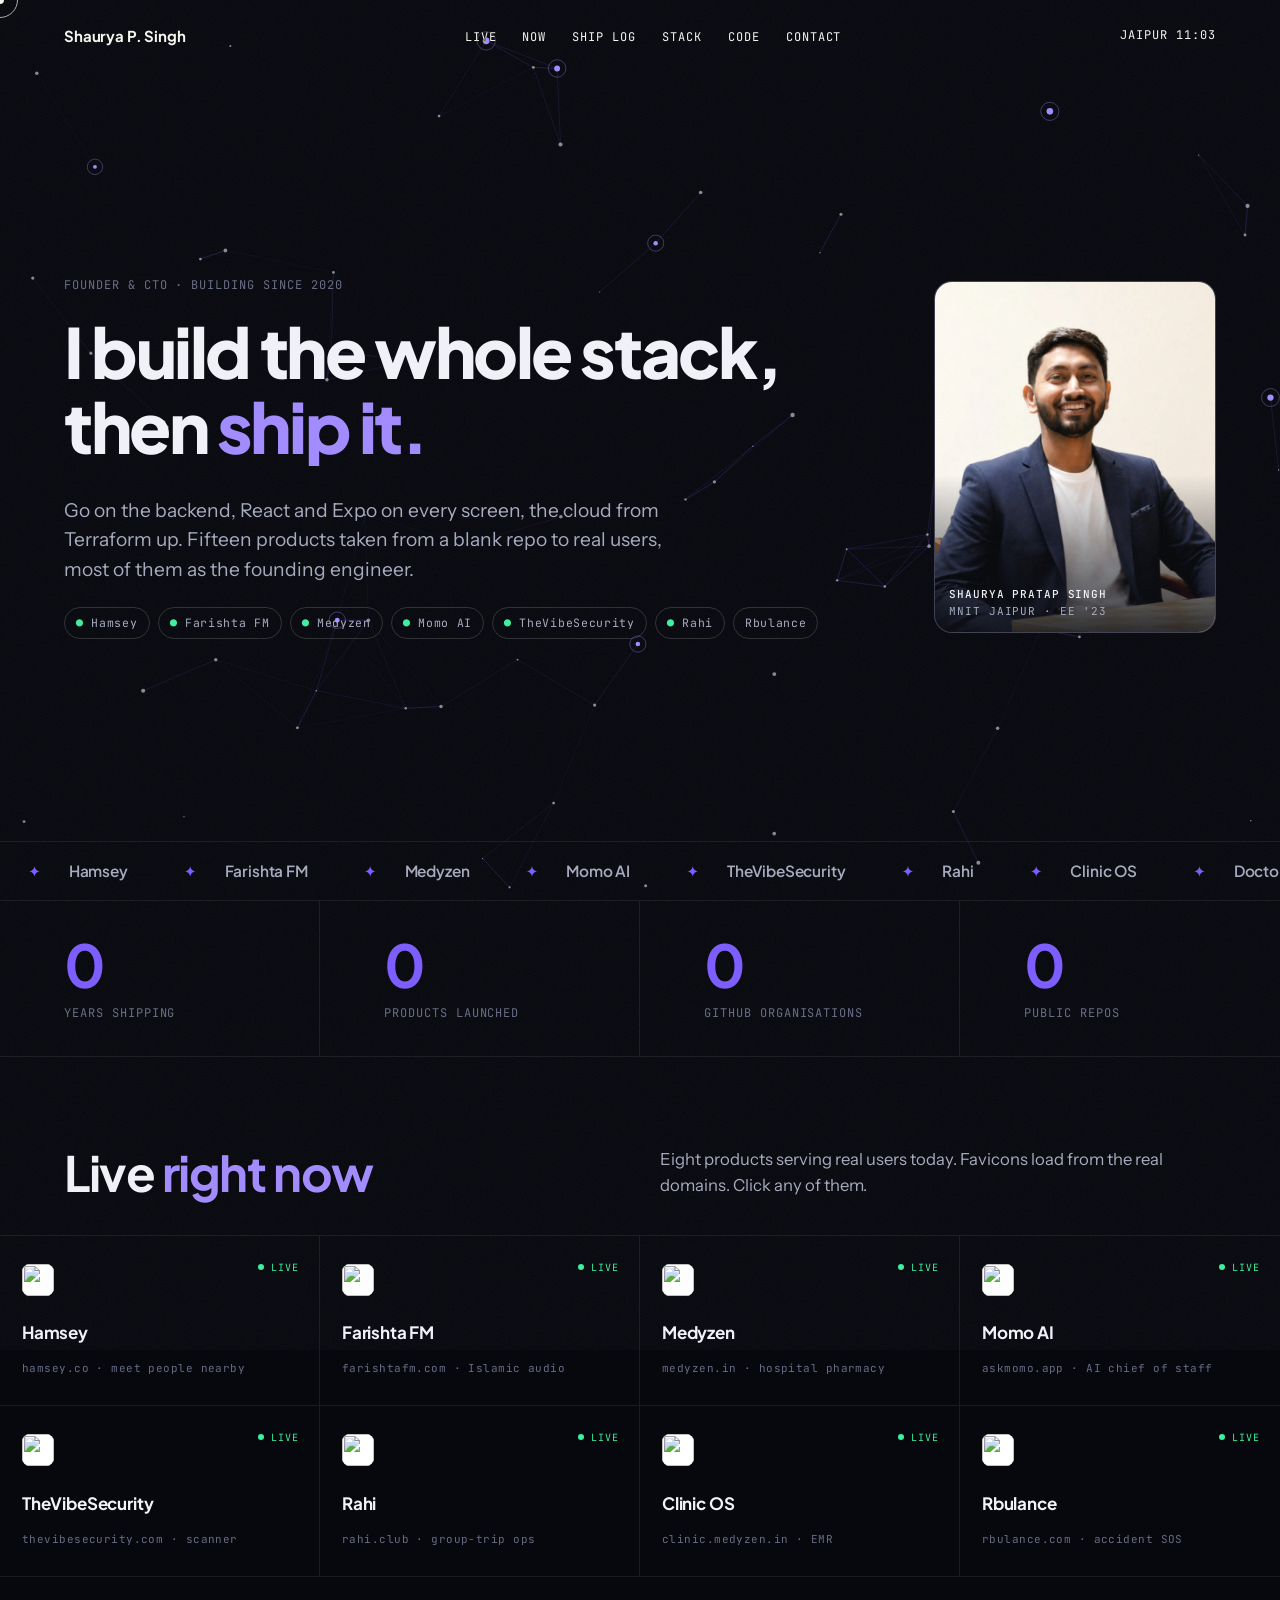
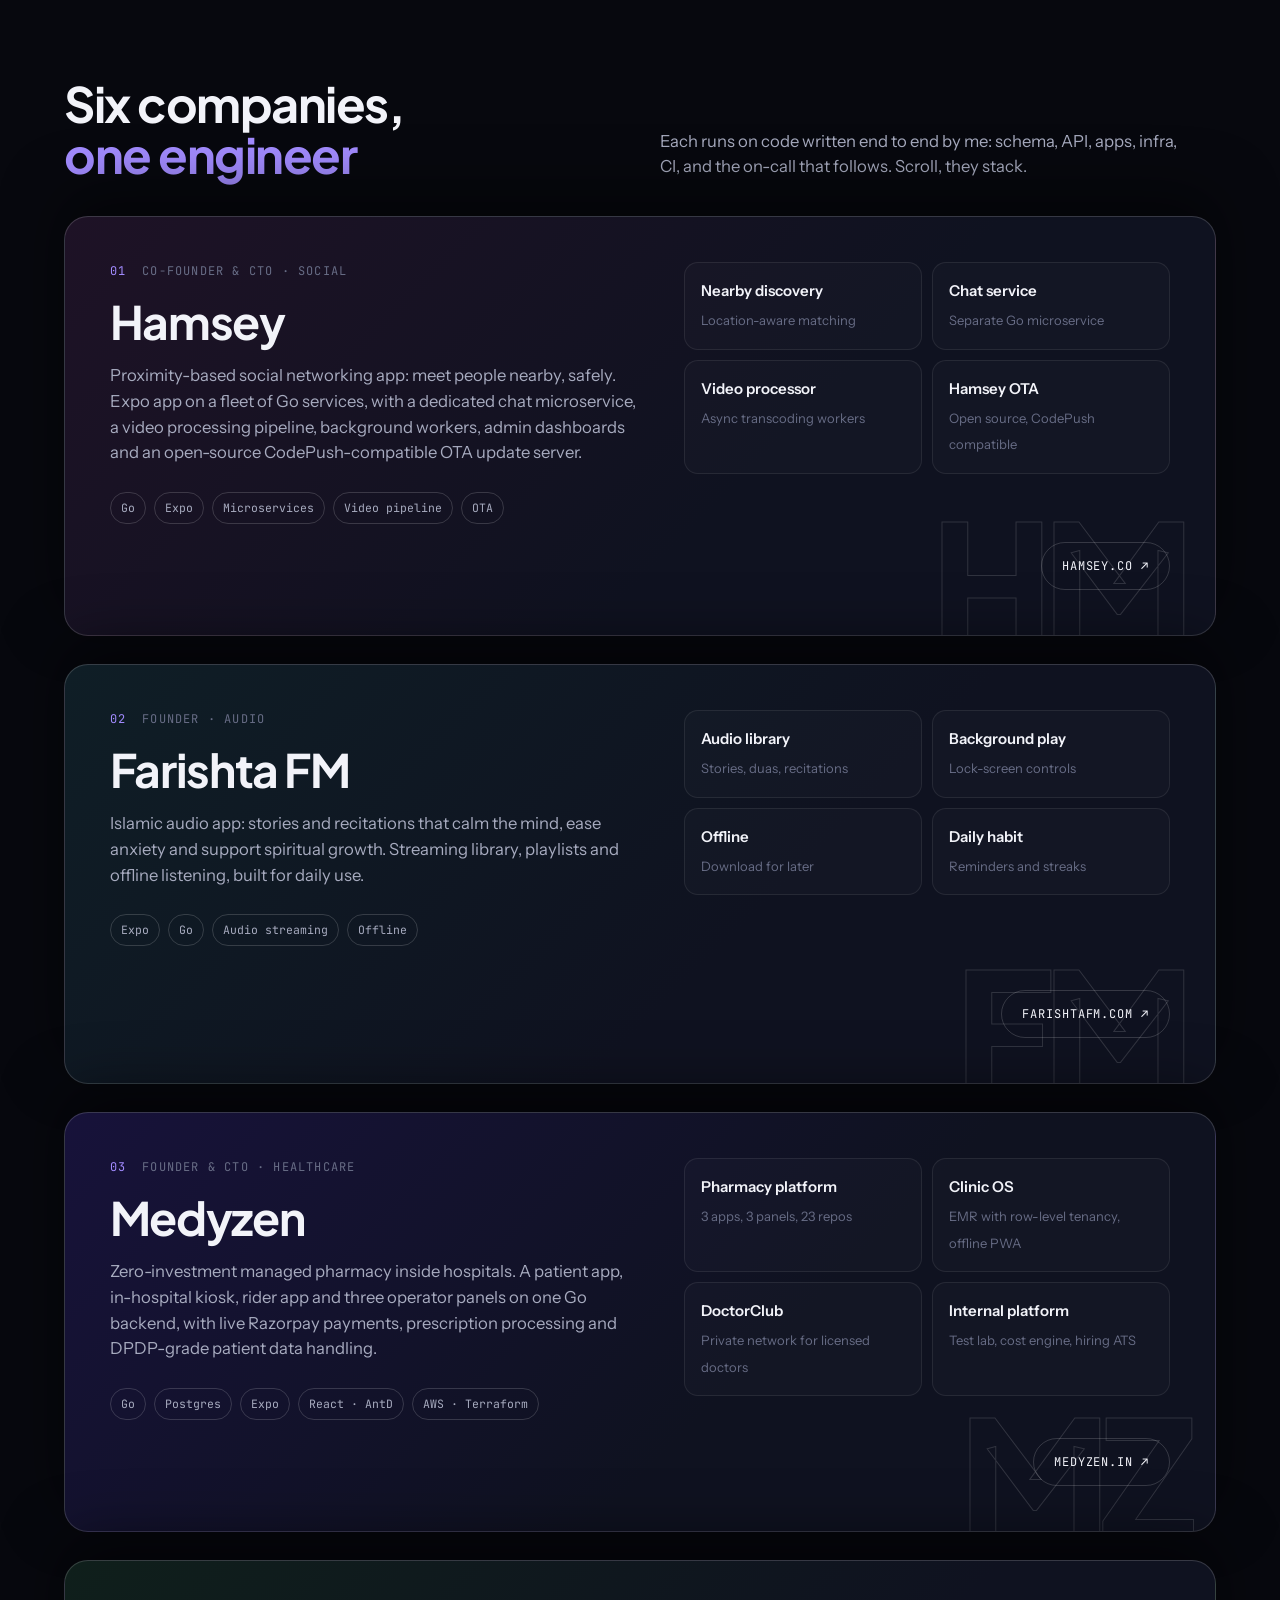
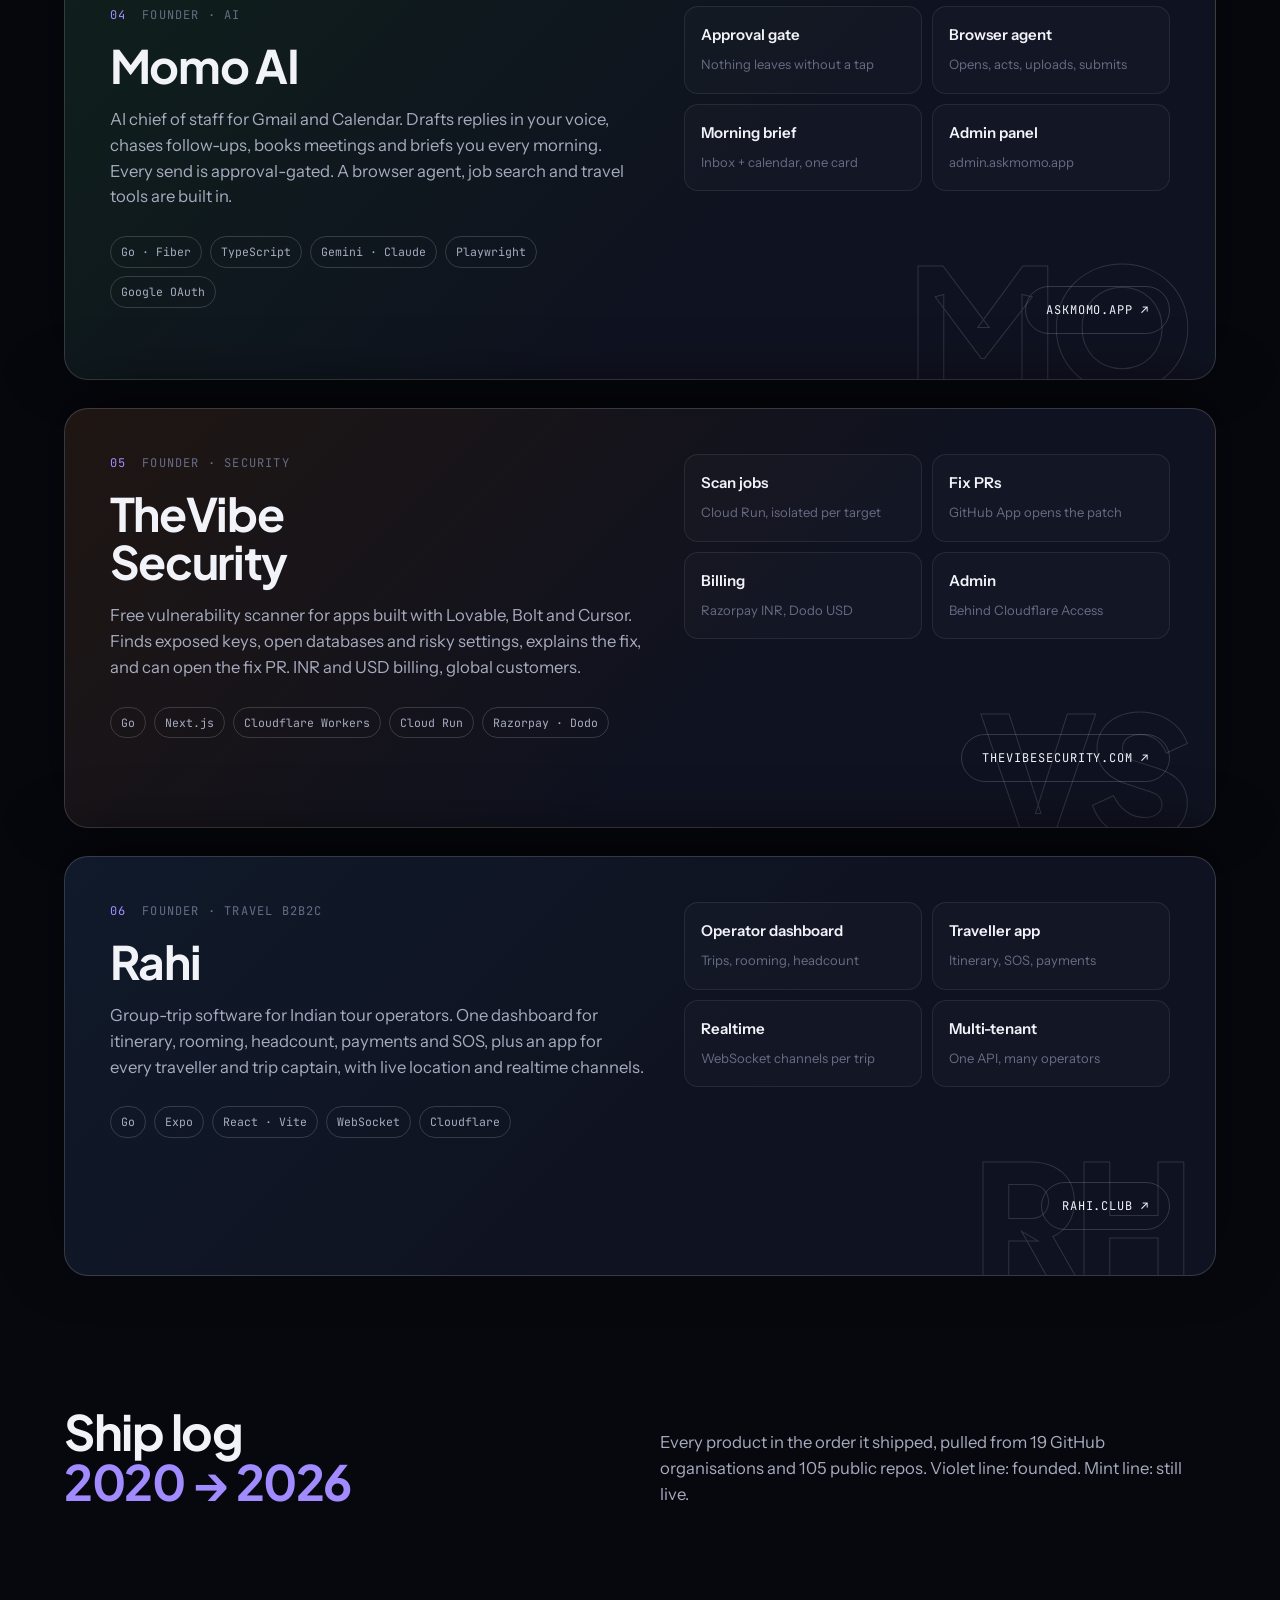
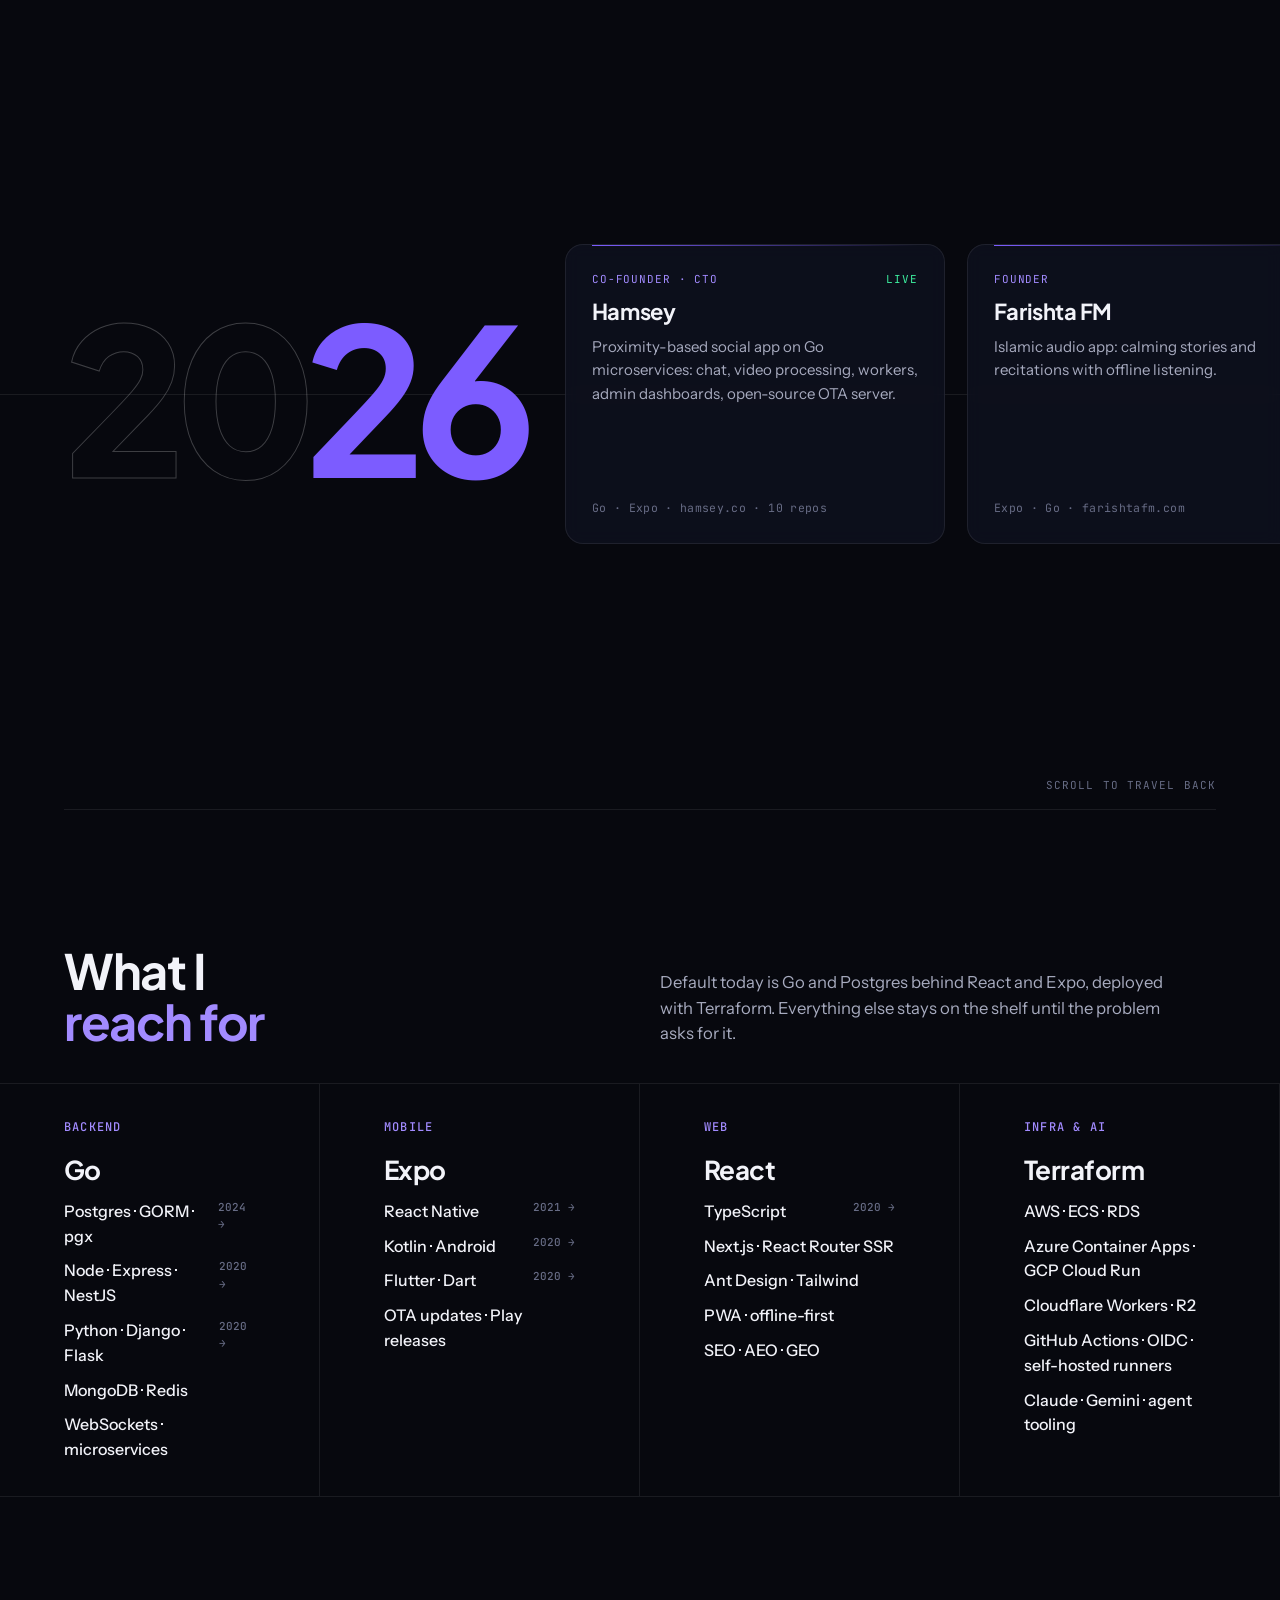
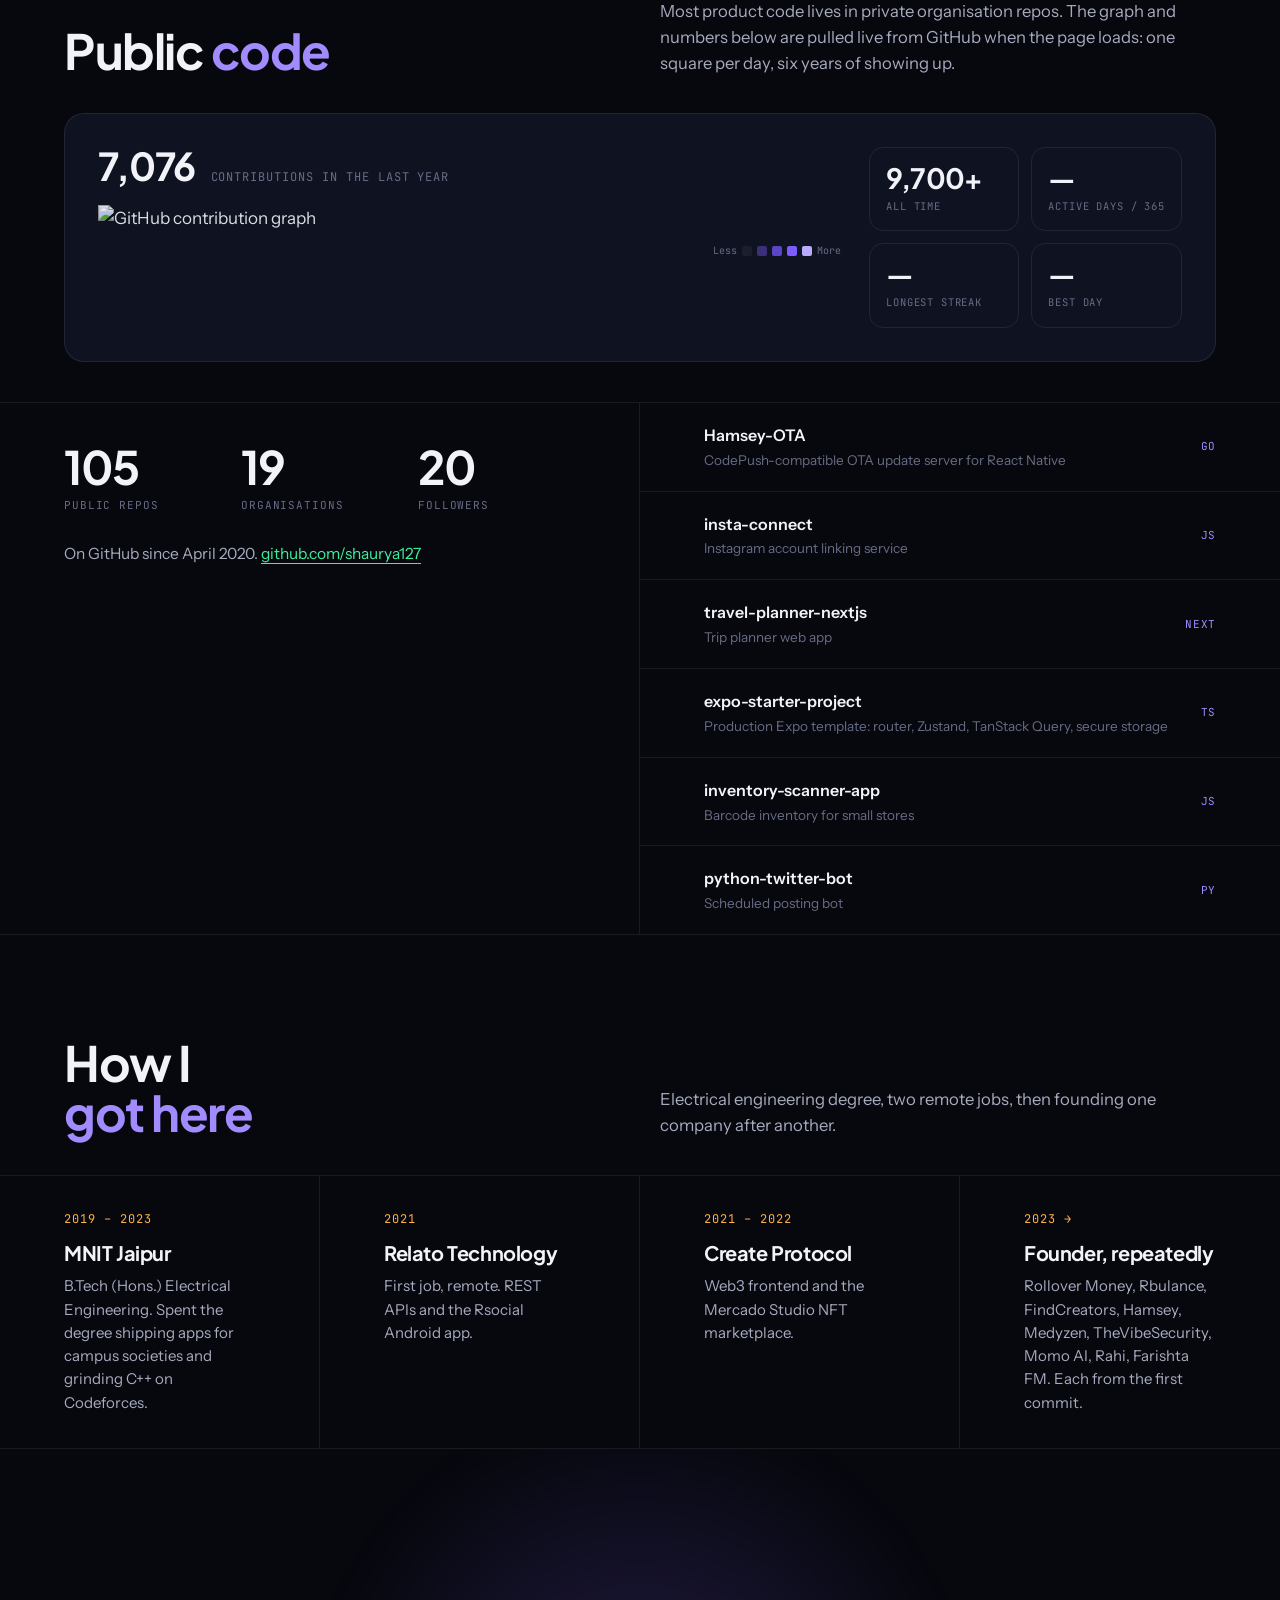
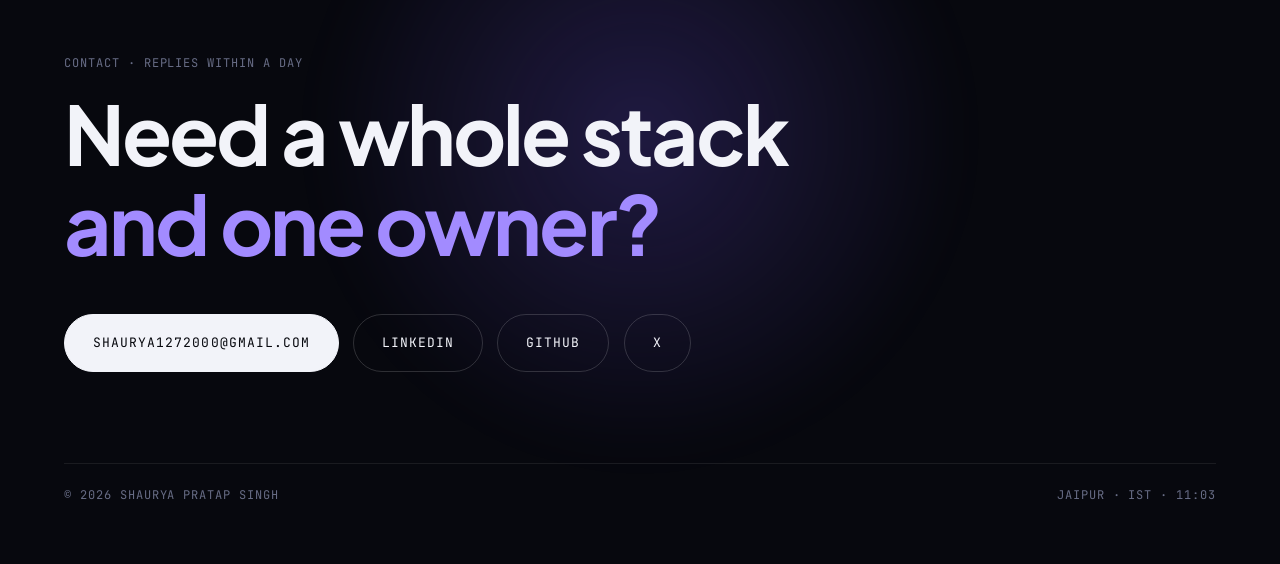
==== commit 647b1350: "Add live GitHub contribution heatmap, yearly totals and streak stats" ====
--- a/index.html
+++ b/index.html
@@ -213,6 +213,30 @@
 .btn.p:hover{background:var(--violet);border-color:var(--violet);color:#fff}
 .btn:not(.p):hover{border-color:var(--text)}
 .foot{position:relative;margin-top:90px;display:flex;justify-content:space-between;flex-wrap:wrap;gap:10px;border-top:1px solid var(--line);padding-top:22px}
+
+.consist{padding:0 var(--gutter) 40px}
+.cbox{border:1px solid var(--line);border-radius:20px;background:var(--panel);padding:clamp(20px,2.6vw,34px);display:grid;grid-template-columns:1fr auto;gap:28px;align-items:start}
+@media(max-width:900px){.cbox{grid-template-columns:1fr}}
+.cbox .h{display:flex;flex-wrap:wrap;align-items:baseline;gap:8px 16px;margin-bottom:18px}
+.cbox .h b{font-family:var(--display);font-weight:700;font-size:clamp(26px,3vw,42px);letter-spacing:-.03em;line-height:1}
+.cbox .h span{font-family:var(--mono);font-size:12px;letter-spacing:.08em;text-transform:uppercase;color:var(--text-3)}
+.heat{width:100%;overflow-x:auto;scrollbar-width:none}
+.heat::-webkit-scrollbar{display:none}
+.heat svg{display:block;min-width:720px;width:100%;height:auto}
+.heat rect{rx:2;ry:2}
+.heat text{font-family:var(--mono);font-size:9px;fill:var(--text-3)}
+.years{display:grid;grid-template-columns:repeat(7,1fr);gap:10px;margin-top:22px}
+.years div{font-family:var(--mono);font-size:11px;color:var(--text-3);letter-spacing:.04em}
+.years i{display:block;height:5px;border-radius:3px;background:var(--line-2);margin:8px 0 6px;overflow:hidden;position:relative}
+.years i::after{content:"";position:absolute;left:0;top:0;bottom:0;width:var(--w,0);background:var(--violet);border-radius:3px;transition:width 1.2s cubic-bezier(.2,.7,.2,1)}
+.years b{display:block;color:var(--text);font-weight:600;font-size:13px}
+.cstats{display:grid;grid-template-columns:1fr 1fr;gap:12px;min-width:240px}
+@media(max-width:900px){.cstats{grid-template-columns:repeat(2,1fr);min-width:0}.years{grid-template-columns:repeat(4,1fr)}}
+.cstat{padding:16px;border:1px solid var(--line);border-radius:14px}
+.cstat b{display:block;font-family:var(--display);font-weight:700;font-size:28px;letter-spacing:-.03em;line-height:1}
+.cstat span{display:block;margin-top:6px;font-family:var(--mono);font-size:10.5px;letter-spacing:.08em;text-transform:uppercase;color:var(--text-3)}
+.cbox .leg{display:flex;align-items:center;gap:5px;font-family:var(--mono);font-size:10px;color:var(--text-3);margin-top:12px;justify-content:flex-end}
+.cbox .leg i{width:10px;height:10px;border-radius:2px;display:inline-block}
 
 .rv{opacity:0;transform:translateY(24px)}
 @media (prefers-reduced-motion:reduce){*{animation:none!important;transition:none!important}.rv{opacity:1;transform:none}.hero h1 .ln span{transform:none}.loader{display:none}.scard{position:relative;top:0}}
@@ -367,7 +391,23 @@
 </section>
 
 <section class="code" id="code">
-  <div class="sec-head"><h2 class="rv">Public <em>code</em></h2><p class="rv">Most product code lives in private organisation repos. These numbers come straight from the GitHub API when the page loads.</p></div>
+  <div class="sec-head"><h2 class="rv">Public <em>code</em></h2><p class="rv">Most product code lives in private organisation repos. The graph and numbers below are pulled live from GitHub when the page loads: one square per day, six years of showing up.</p></div>
+  <div class="consist rv">
+    <div class="cbox" id="cbox">
+      <div>
+        <div class="h"><b id="c-total">7,076</b><span>contributions in the last year</span></div>
+        <div class="heat" id="heat"><img src="https://ghchart.rshah.org/7C5CFF/shaurya127" alt="GitHub contribution graph" style="width:100%;opacity:.9"></div>
+        <div class="leg">Less <i style="background:#1A1E2E"></i><i style="background:#3B2F7A"></i><i style="background:#5A45C4"></i><i style="background:#7C5CFF"></i><i style="background:#B9A9FF"></i> More</div>
+        <div class="years" id="years"></div>
+      </div>
+      <div class="cstats">
+        <div class="cstat"><b id="c-all">9,700+</b><span>all time</span></div>
+        <div class="cstat"><b id="c-days">—</b><span>active days / 365</span></div>
+        <div class="cstat"><b id="c-streak">—</b><span>longest streak</span></div>
+        <div class="cstat"><b id="c-best">—</b><span>best day</span></div>
+      </div>
+    </div>
+  </div>
   <div class="code-grid">
     <div class="gh-left">
       <div class="stats"><div><b id="s-repos">105</b><span>public repos</span></div><div><b>19</b><span>organisations</span></div><div><b id="s-followers">20</b><span>followers</span></div></div>
@@ -473,6 +513,43 @@
     }});
   }
 
+  fetch('https://api.github.com/users/shaurya127').then(function(r){return r.ok?r.json():null}).then(function(u){if(!u)return;
+    document.getElementById('s-repos').textContent=u.public_repos;document.getElementById('n-repos').setAttribute('data-count',u.public_repos);
+    document.getElementById('s-followers').textContent=u.followers;
+    document.getElementById('s-since').textContent=new Date(u.created_at).toLocaleDateString('en-GB',{month:'long',year:'numeric'})}).catch(function(){});
+
+  (function(){
+    var api='https://github-contributions-api.jogruber.de/v4/shaurya127';
+    var cols=['#1A1E2E','#3B2F7A','#5A45C4','#7C5CFF','#B9A9FF'];
+    function fmt(n){return n.toLocaleString('en-IN')}
+    fetch(api+'?y=last').then(function(r){return r.ok?r.json():null}).then(function(d){
+      if(!d||!d.contributions)return;
+      var days=d.contributions,total=d.total&&d.total.lastYear||days.reduce(function(a,x){return a+x.count},0);
+      document.getElementById('c-total').textContent=fmt(total);
+      var first=new Date(days[0].date),pad=first.getDay();
+      var cell=12,gap=3,left=0,top=16,w=Math.ceil((days.length+pad)/7)*(cell+gap)+left,h=7*(cell+gap)+top;
+      var svg='<svg viewBox="0 0 '+w+' '+h+'" xmlns="http://www.w3.org/2000/svg" role="img" aria-label="Contribution heatmap">';
+      var lastM=-1,active=0,streak=0,best=0,bestD=null,cur=0;
+      days.forEach(function(x,i){var idx=i+pad,c=Math.floor(idx/7),r=idx%7,dt=new Date(x.date);
+        if(dt.getMonth()!==lastM&&r===0||i===0){if(dt.getMonth()!==lastM){lastM=dt.getMonth();svg+='<text x="'+(left+c*(cell+gap))+'" y="10">'+dt.toLocaleString('en',{month:'short'})+'</text>'}}
+        svg+='<rect x="'+(left+c*(cell+gap))+'" y="'+(top+r*(cell+gap))+'" width="'+cell+'" height="'+cell+'" fill="'+cols[Math.min(x.level,4)]+'"><title>'+x.date+': '+x.count+'</title></rect>';
+        if(x.count>0){active++;cur++;if(cur>streak)streak=cur}else cur=0;
+        if(x.count>best){best=x.count;bestD=x.date}
+      });
+      svg+='</svg>';
+      document.getElementById('heat').innerHTML=svg;
+      document.getElementById('c-days').textContent=active;
+      document.getElementById('c-streak').textContent=streak+'d';
+      document.getElementById('c-best').textContent=best;
+    }).catch(function(){});
+    fetch(api+'?y=all').then(function(r){return r.ok?r.json():null}).then(function(d){
+      if(!d||!d.total)return;var t=d.total,ys=Object.keys(t).sort(),max=Math.max.apply(null,ys.map(function(y){return t[y]})),sum=0,html='';
+      ys.forEach(function(y){sum+=t[y];html+='<div>'+y+'<i style="--w:'+Math.round(t[y]/max*100)+'%"></i><b>'+fmt(t[y])+'</b></div>'});
+      document.getElementById('years').innerHTML=html;document.getElementById('c-all').textContent=fmt(sum);
+      if(typeof ScrollTrigger!=='undefined')ScrollTrigger.refresh();
+    }).catch(function(){});
+  })();
+
   if(!hasGsap||rm)return;
 
   gsap.utils.toArray('section .rv').forEach(function(el){gsap.to(el,{opacity:1,y:0,duration:.9,ease:'power3.out',scrollTrigger:{trigger:el,start:'top 88%'}})});
@@ -497,10 +574,8 @@
 
   if(fine){document.querySelectorAll('.mag').forEach(function(b){b.addEventListener('mousemove',function(e){var r=b.getBoundingClientRect();gsap.to(b,{x:(e.clientX-r.left-r.width/2)*.25,y:(e.clientY-r.top-r.height/2)*.35,duration:.4,ease:'power3.out'})});b.addEventListener('mouseleave',function(){gsap.to(b,{x:0,y:0,duration:.6,ease:'elastic.out(1,.4)'})})})}
 
-  fetch('https://api.github.com/users/shaurya127').then(function(r){return r.ok?r.json():null}).then(function(u){if(!u)return;
-    document.getElementById('s-repos').textContent=u.public_repos;document.getElementById('n-repos').setAttribute('data-count',u.public_repos);
-    document.getElementById('s-followers').textContent=u.followers;
-    document.getElementById('s-since').textContent=new Date(u.created_at).toLocaleDateString('en-GB',{month:'long',year:'numeric'})}).catch(function(){});
+
+
 
   addEventListener('load',function(){ScrollTrigger.refresh()});
 })();
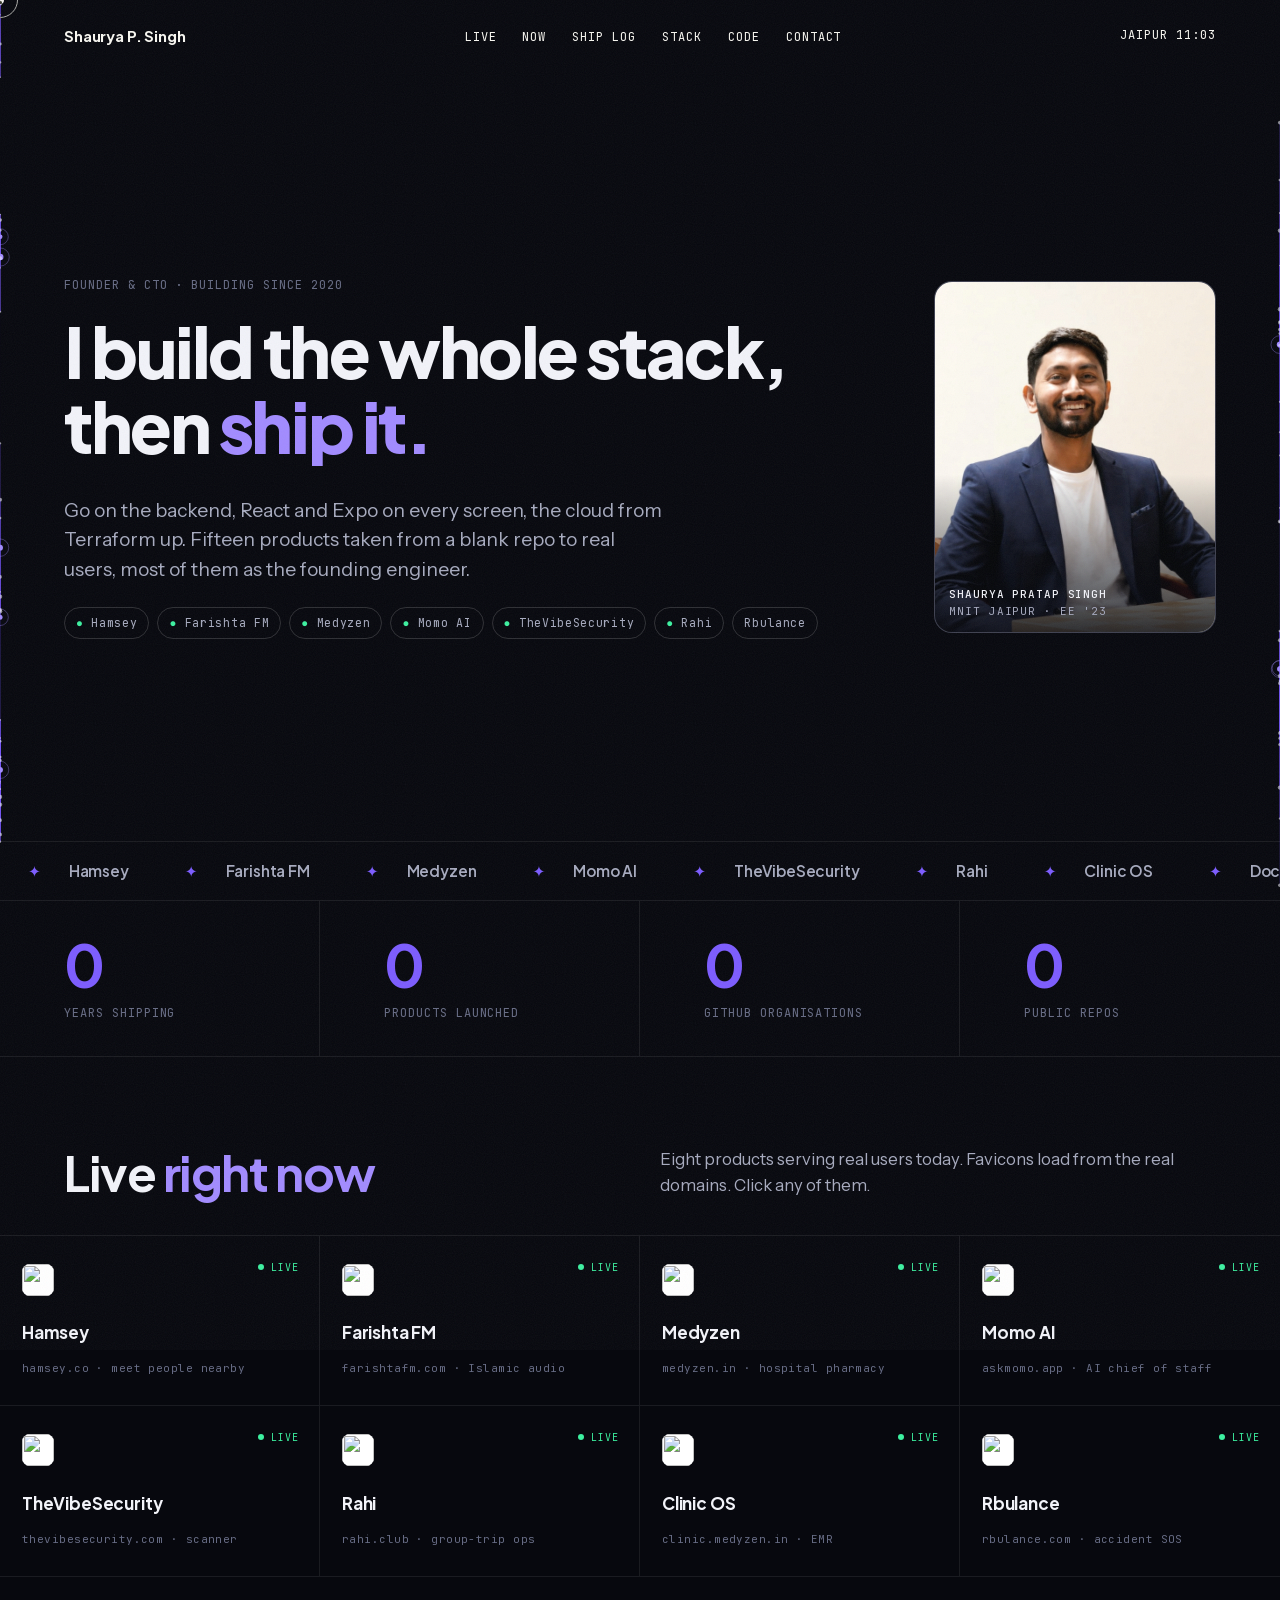
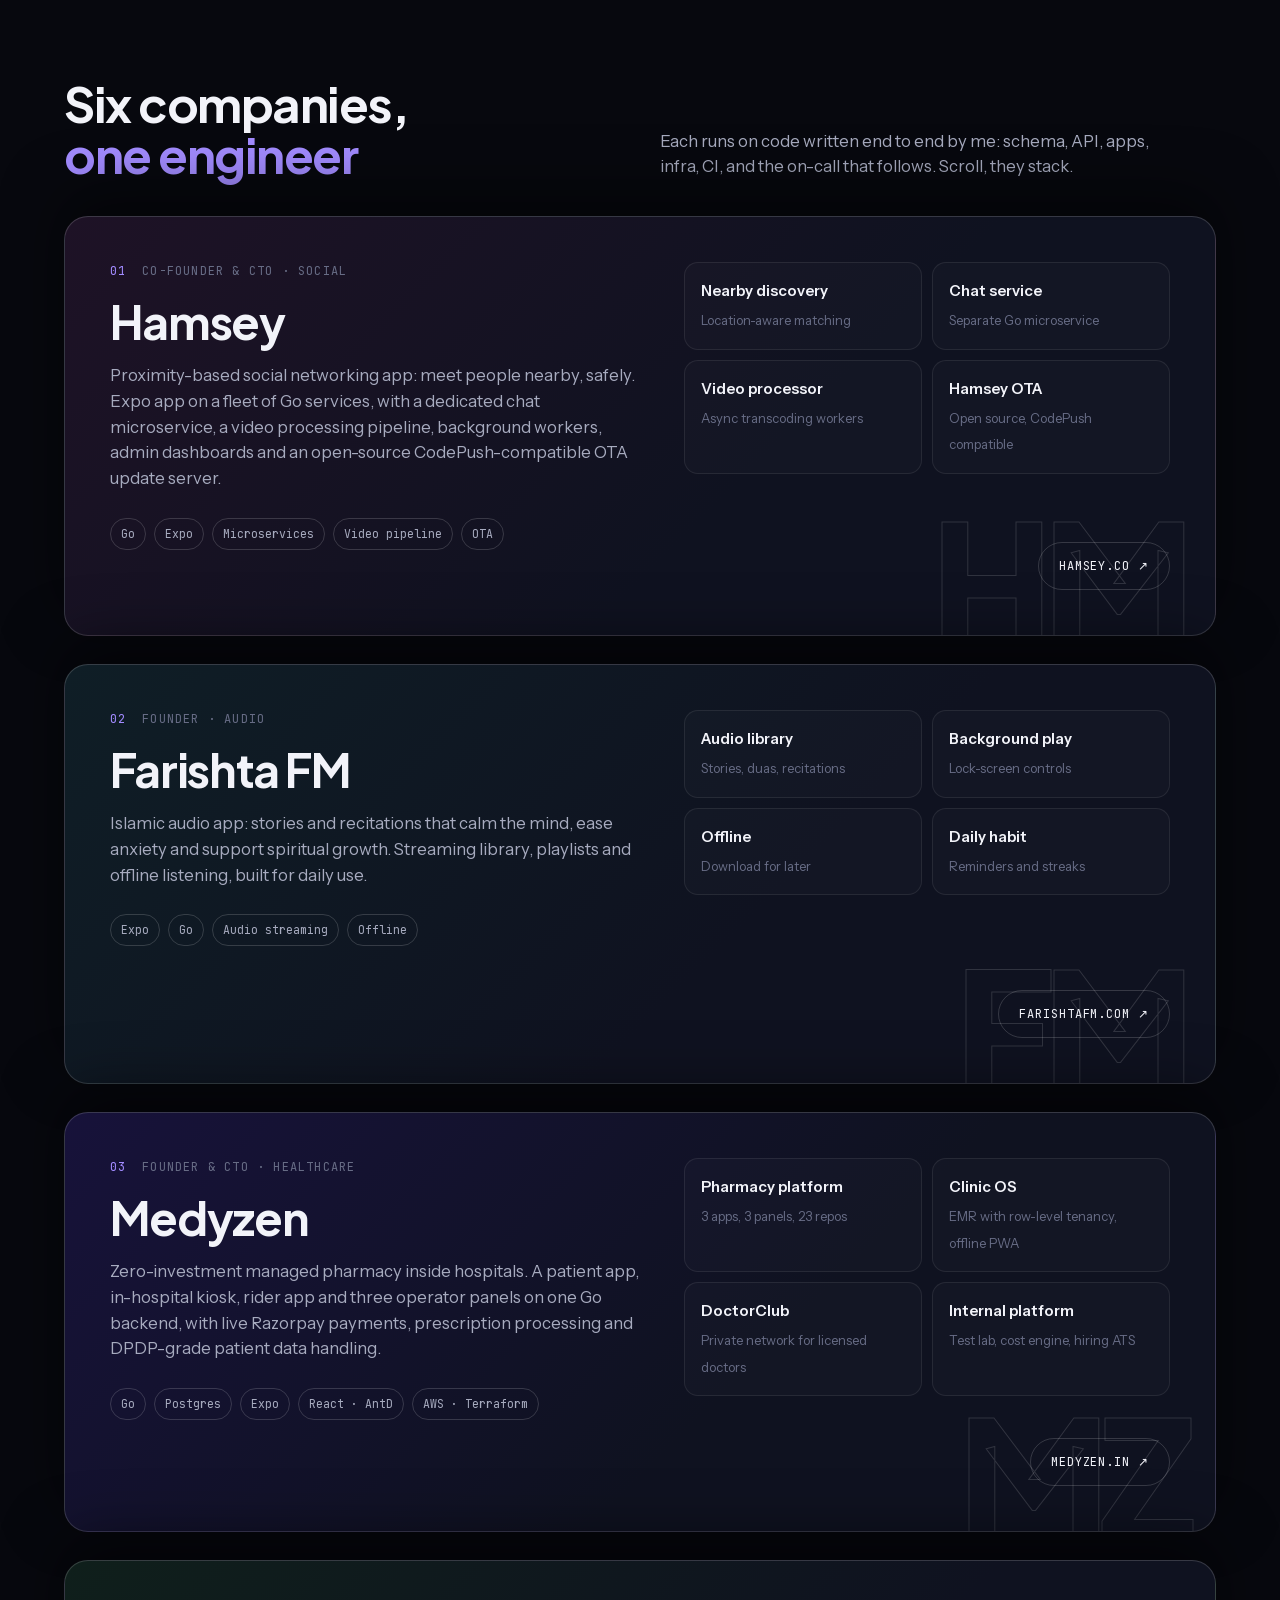
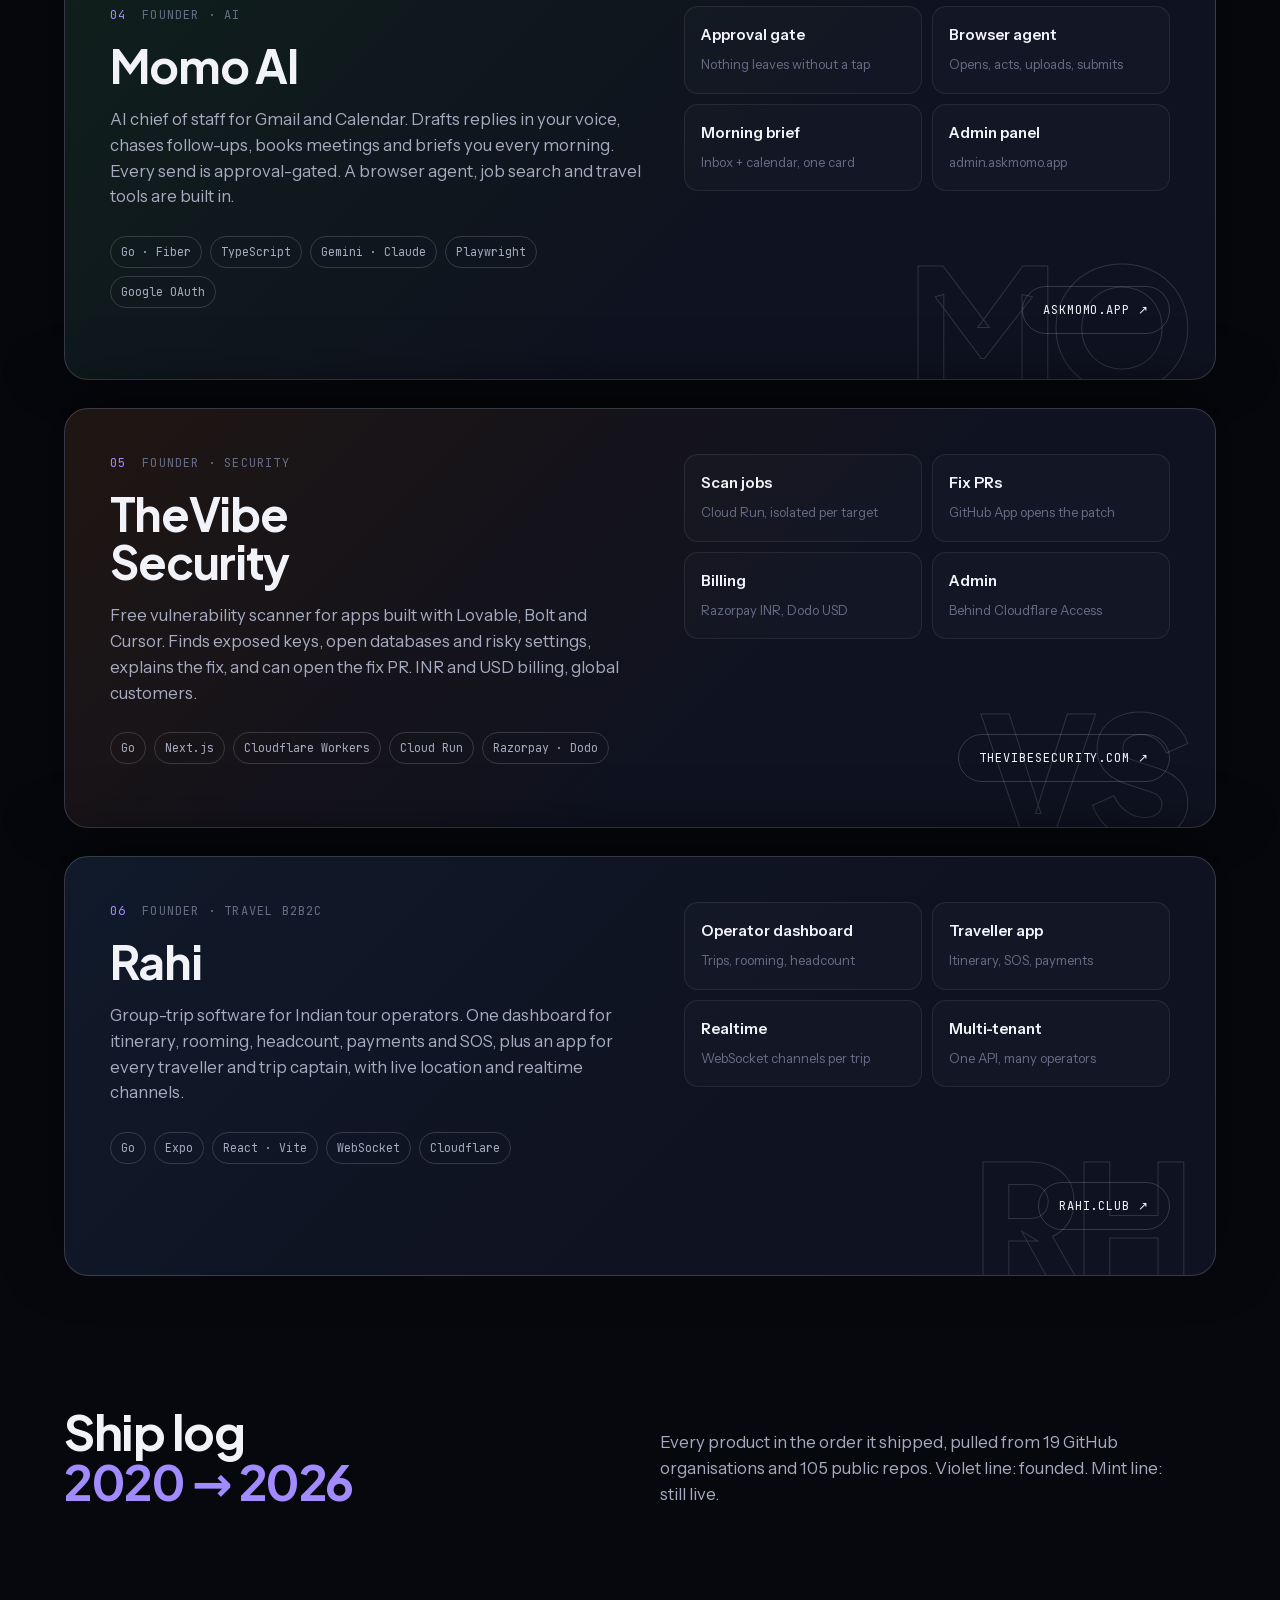
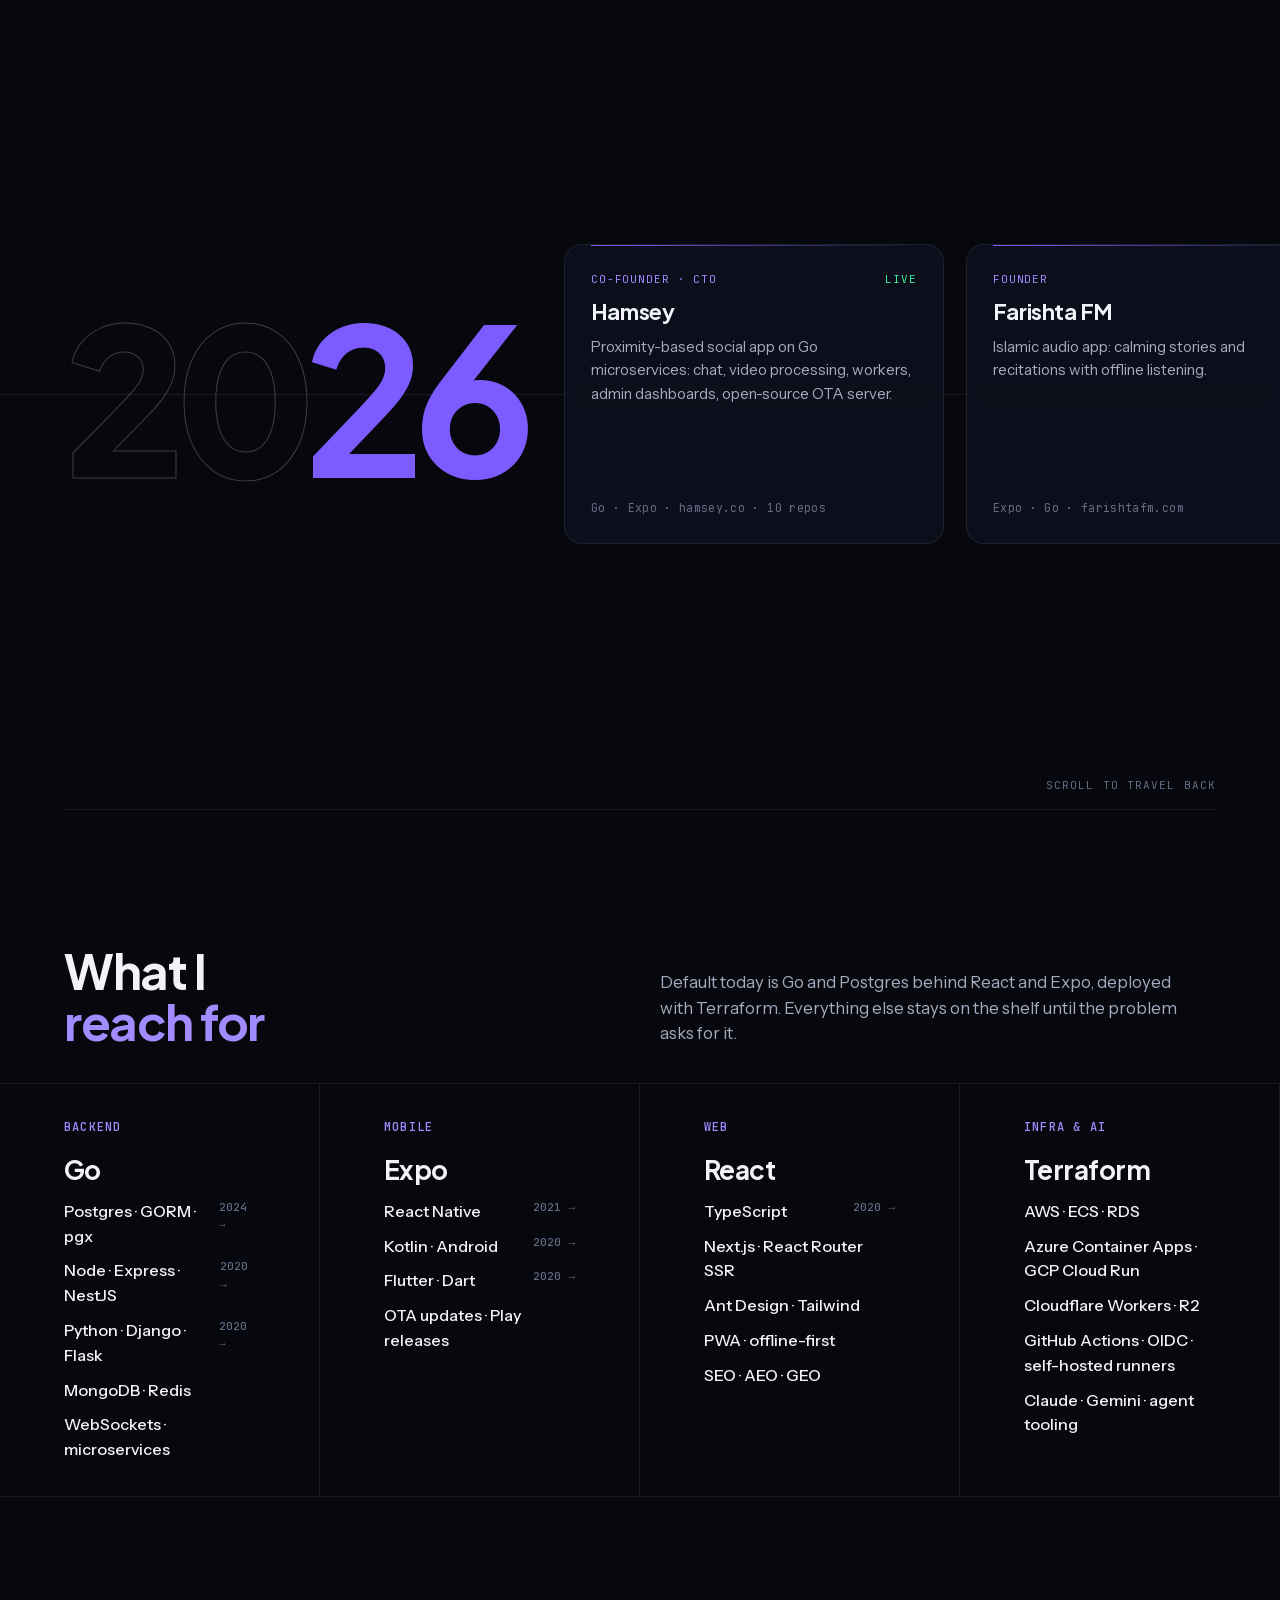
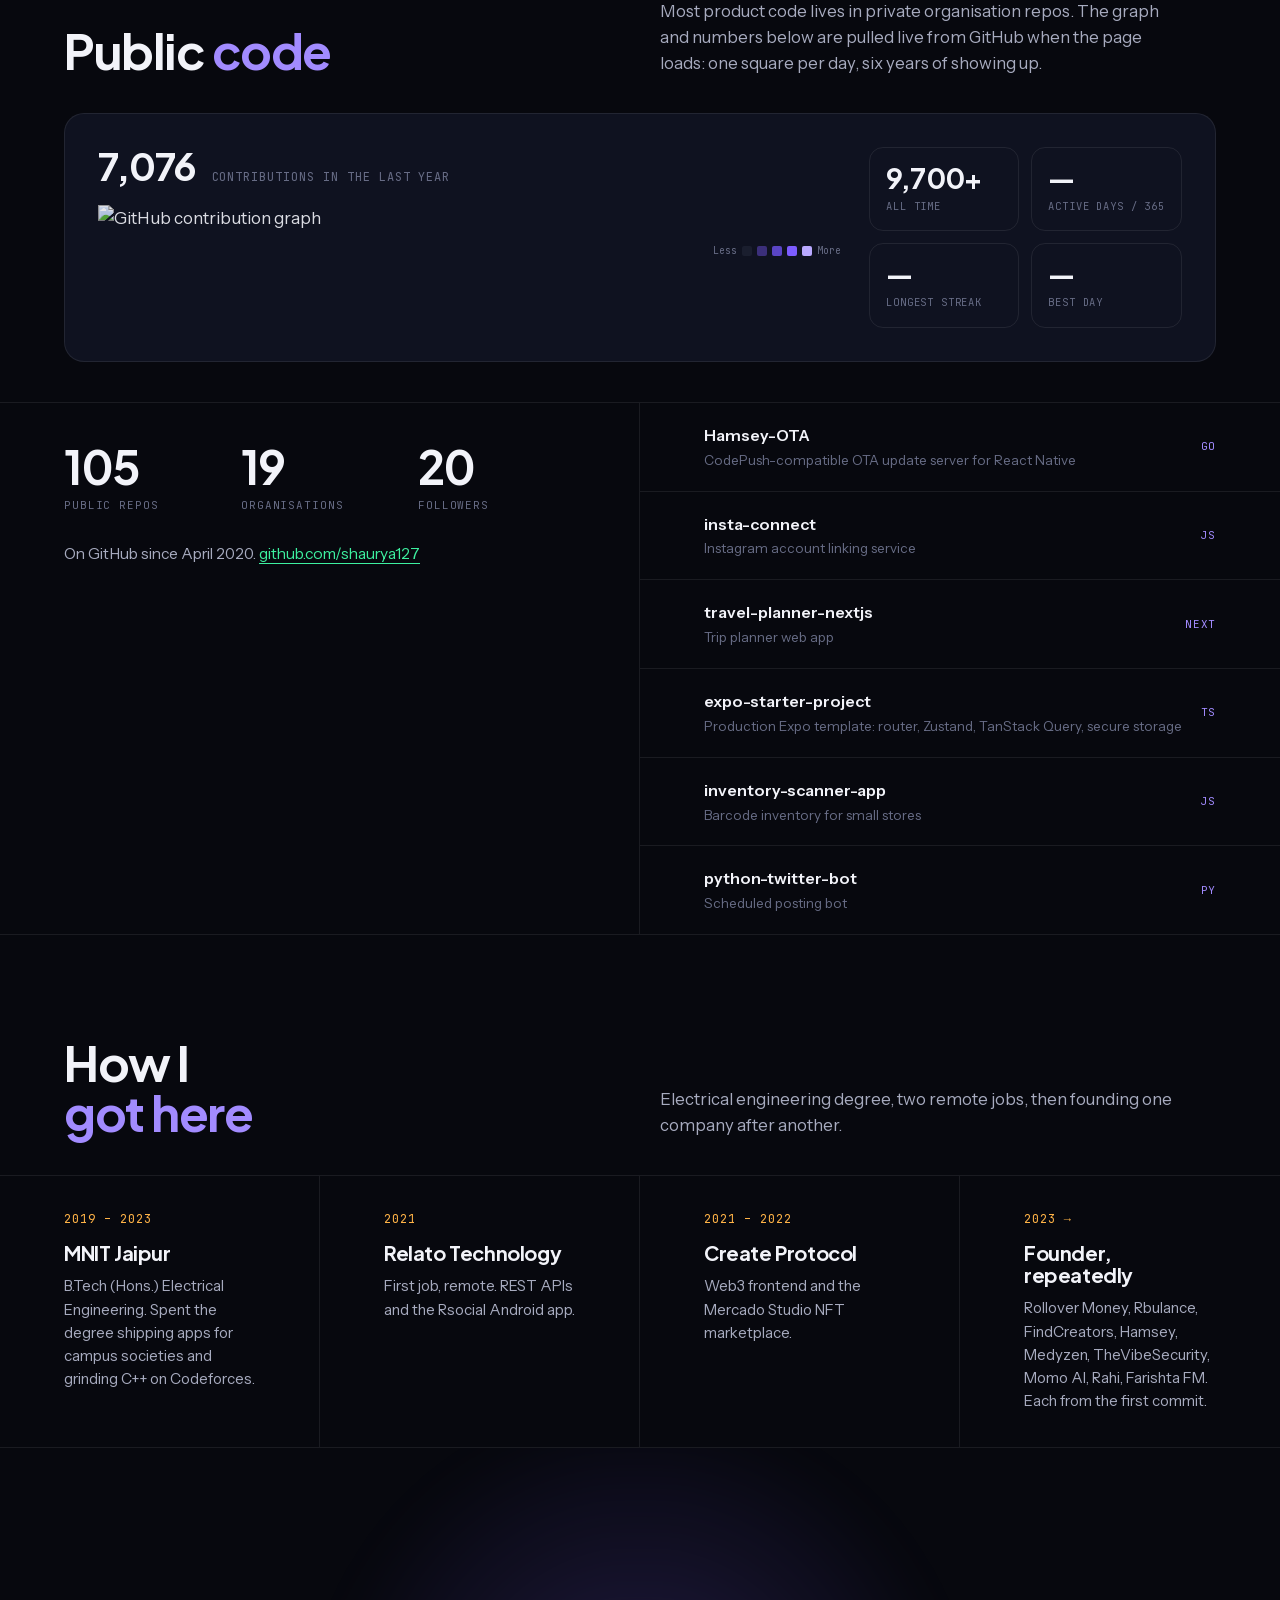
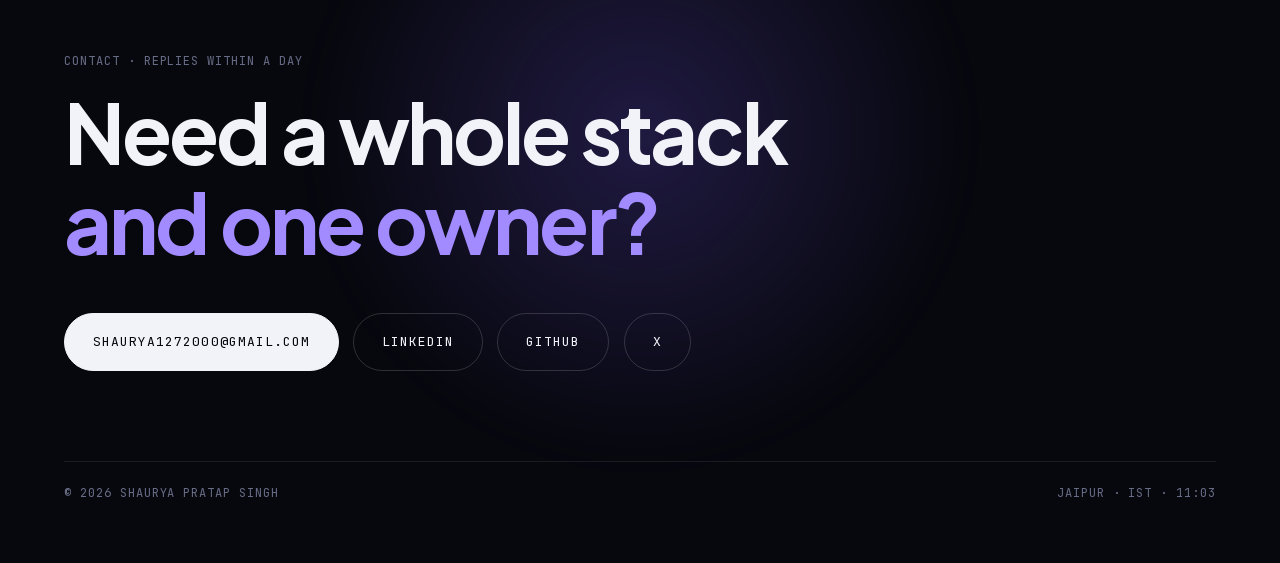
==== commit 4504c63a: "Technical SEO: self-hosted fonts, OG card, JSON-LD Person, canonical, robots, sitemap, 404, loader o" ====
--- a/index.html
+++ b/index.html
@@ -3,16 +3,44 @@
 <head>
 <meta charset="utf-8">
 <meta name="viewport" content="width=device-width, initial-scale=1">
-<title>Shaurya Pratap Singh</title>
-<meta name="description" content="Shaurya Pratap Singh — founder and CTO who builds and ships whole companies' software: Go backends, React and Expo apps, cloud infrastructure. Medyzen, Momo AI, TheVibeSecurity, Rahi, Hamsey.">
+<title>Shaurya Pratap Singh — Founder &amp; CTO, Jaipur</title>
+<meta name="description" content="Shaurya Pratap Singh, founder and CTO in Jaipur, India. Builds and ships whole companies' software: Go backends, React and Expo apps, cloud infrastructure. Hamsey, Farishta FM, Medyzen, Momo AI, TheVibeSecurity, Rahi.">
 <meta property="og:title" content="Shaurya Pratap Singh — Founder & CTO">
-<meta property="og:description" content="Fourteen products shipped since 2020. Go, React, Expo, cloud. Medyzen, Momo AI, TheVibeSecurity, Rahi, Hamsey.">
-<meta property="og:image" content="https://shaurya127.github.io/shauryasingh/assets/img/shaurya.png">
+<meta property="og:description" content="Fifteen products shipped since 2020. Go, React, Expo, cloud. Hamsey, Farishta FM, Medyzen, Momo AI, TheVibeSecurity, Rahi.">
+<meta property="og:image" content="https://shaurya127.github.io/shauryasingh/assets/img/og.png">
 <link rel="icon" href="assets/img/favicon.png">
-<link rel="preconnect" href="https://fonts.googleapis.com">
-<link rel="preconnect" href="https://fonts.gstatic.com" crossorigin>
-<link href="https://fonts.googleapis.com/css2?family=Plus+Jakarta+Sans:wght@500;600;700;800&family=Instrument+Sans:ital,wght@0,400;0,500;0,600;1,400&family=JetBrains+Mono:wght@400;500&display=swap" rel="stylesheet">
+<link rel="canonical" href="https://shaurya127.github.io/shauryasingh/">
+<meta name="theme-color" content="#07080E">
+<meta name="color-scheme" content="dark">
+<meta name="robots" content="index,follow,max-image-preview:large">
+<meta name="author" content="Shaurya Pratap Singh">
+<meta property="og:type" content="profile">
+<meta property="og:url" content="https://shaurya127.github.io/shauryasingh/">
+<meta property="og:site_name" content="Shaurya Pratap Singh">
+<meta property="og:image:width" content="1200">
+<meta property="og:image:height" content="630">
+<meta property="og:image:alt" content="Shaurya Pratap Singh, Founder and CTO. I build the whole stack, then ship it.">
+<meta name="twitter:card" content="summary_large_image">
+<meta name="twitter:site" content="@SHAURYA127">
+<meta name="twitter:creator" content="@SHAURYA127">
+<meta name="twitter:title" content="Shaurya Pratap Singh — Founder & CTO">
+<meta name="twitter:description" content="Fifteen products shipped since 2020. Go, React, Expo, cloud. Hamsey, Farishta FM, Medyzen, Momo AI, TheVibeSecurity, Rahi.">
+<meta name="twitter:image" content="https://shaurya127.github.io/shauryasingh/assets/img/og.png">
+<link rel="preload" href="assets/fonts/PlusJakartaSans.woff2" as="font" type="font/woff2" crossorigin>
+<link rel="preload" href="assets/fonts/InstrumentSans.woff2" as="font" type="font/woff2" crossorigin>
+<link rel="preload" href="assets/fonts/JetBrainsMono.woff2" as="font" type="font/woff2" crossorigin>
+<link rel="apple-touch-icon" href="assets/img/shaurya.png">
+<script type="application/ld+json">
+{"@context":"https://schema.org","@type":"Person","name":"Shaurya Pratap Singh","alternateName":"shaurya127","url":"https://shaurya127.github.io/shauryasingh/","image":"https://shaurya127.github.io/shauryasingh/assets/img/shaurya.png","jobTitle":"Founder & CTO","description":"Founder and CTO who builds and ships whole companies' software: Go backends, React and Expo apps, cloud infrastructure.","email":"mailto:shaurya1272000@gmail.com","address":{"@type":"PostalAddress","addressLocality":"Jaipur","addressRegion":"Rajasthan","addressCountry":"IN"},"alumniOf":{"@type":"CollegeOrUniversity","name":"Malaviya National Institute of Technology Jaipur","sameAs":"https://www.mnit.ac.in/"},"knowsAbout":["Go","TypeScript","React","React Native","Expo","PostgreSQL","Terraform","AWS","Cloudflare Workers","Mobile app development","Backend engineering"],"sameAs":["https://github.com/shaurya127","https://www.linkedin.com/in/shaurya-pratap-singh-5263981b1/","https://x.com/SHAURYA127"],"worksFor":[{"@type":"Organization","name":"Hamsey","url":"https://hamsey.co"},{"@type":"Organization","name":"Farishta FM","url":"https://farishtafm.com"},{"@type":"Organization","name":"Medyzen","url":"https://www.medyzen.in"},{"@type":"Organization","name":"Momo AI","url":"https://askmomo.app"},{"@type":"Organization","name":"TheVibeSecurity","url":"https://thevibesecurity.com"},{"@type":"Organization","name":"Rahi","url":"https://rahi.club"}]}
+</script>
+<script type="application/ld+json">
+{"@context":"https://schema.org","@type":"WebSite","name":"Shaurya Pratap Singh","url":"https://shaurya127.github.io/shauryasingh/","inLanguage":"en","author":{"@type":"Person","name":"Shaurya Pratap Singh"}}
+</script>
 <style>
+@font-face{font-family:'Plus Jakarta Sans';font-style:normal;font-weight:200 800;font-display:swap;src:url(assets/fonts/PlusJakartaSans.woff2) format('woff2');unicode-range:U+0000-00FF,U+0131,U+0152-0153,U+02BB-02BC,U+02C6,U+02DA,U+02DC,U+0304,U+0308,U+0329,U+2000-206F,U+20AC,U+2122,U+2191,U+2193,U+2212,U+2215,U+FEFF,U+FFFD}
+@font-face{font-family:'Instrument Sans';font-style:normal;font-weight:400 700;font-display:swap;src:url(assets/fonts/InstrumentSans.woff2) format('woff2');unicode-range:U+0000-00FF,U+0131,U+0152-0153,U+02BB-02BC,U+02C6,U+02DA,U+02DC,U+0304,U+0308,U+0329,U+2000-206F,U+20AC,U+2122,U+2191,U+2193,U+2212,U+2215,U+FEFF,U+FFFD}
+@font-face{font-family:'Instrument Sans';font-style:italic;font-weight:400 700;font-display:swap;src:url(assets/fonts/InstrumentSans-Italic.woff2) format('woff2');unicode-range:U+0000-00FF,U+0131,U+0152-0153,U+02BB-02BC,U+02C6,U+02DA,U+02DC,U+0304,U+0308,U+0329,U+2000-206F,U+20AC,U+2122,U+2191,U+2193,U+2212,U+2215,U+FEFF,U+FFFD}
+@font-face{font-family:'JetBrains Mono';font-style:normal;font-weight:100 800;font-display:swap;src:url(assets/fonts/JetBrainsMono.woff2) format('woff2');unicode-range:U+0000-00FF,U+0131,U+0152-0153,U+02BB-02BC,U+02C6,U+02DA,U+02DC,U+0304,U+0308,U+0329,U+2000-206F,U+20AC,U+2122,U+2191,U+2193,U+2212,U+2215,U+FEFF,U+FFFD}
 :root{
   --bg:#07080E;--bg-2:#0C0E18;--panel:#0F1220;--line:rgba(255,255,255,.08);--line-2:rgba(255,255,255,.16);
   --text:#F2F3F9;--text-2:#A7ABBF;--text-3:#676C85;
@@ -56,12 +84,12 @@
 .hero{position:relative;min-height:100svh;display:grid;grid-template-rows:1fr auto;align-items:center;grid-template-columns:minmax(0,1fr);overflow:hidden;max-width:100vw}
 #net{position:absolute;inset:0;width:100%;height:100%}
 .hero-in{position:relative;z-index:2;min-width:0;padding:calc(var(--gutter) + 50px) var(--gutter) 0;display:grid;grid-template-columns:1fr auto;gap:40px;align-items:center;align-self:center}
-@media(max-width:900px){.hero-in{grid-template-columns:1fr}.hero h1{font-size:9vw;max-width:none}}
-.hero h1{font-family:var(--display);font-weight:800;font-size:clamp(36px,5.4vw,84px);line-height:1.02;letter-spacing:-.035em;max-width:17ch}
-.hero h1 .ln{display:block;overflow:hidden;padding-bottom:.06em}
-.hero h1 .ln span{display:block;transform:translateY(110%)}
-.hero h1 .o{color:transparent;-webkit-text-stroke:1px var(--text-2)}
-.hero h1 .v{color:var(--violet-2);display:inline!important;transform:none!important}
+@media(max-width:900px){.hero-in{grid-template-columns:1fr}.hero .hl{font-size:9vw;max-width:none}}
+.hero .hl{font-family:var(--display);font-weight:800;font-size:clamp(36px,5.4vw,84px);line-height:1.02;letter-spacing:-.035em;max-width:17ch}
+.hero .hl .ln{display:block;overflow:hidden;padding-bottom:.06em}
+.hero .hl .ln span{display:block;transform:translateY(110%)}
+.hero .hl .o{color:transparent;-webkit-text-stroke:1px var(--text-2)}
+.hero .hl .v{color:var(--violet-2);display:inline!important;transform:none!important}
 .hero .sub{margin-top:30px;max-width:46ch;font-size:clamp(16px,1.5vw,20px);color:var(--text-2)}
 .hero .tags{margin-top:22px;display:flex;flex-wrap:wrap;gap:8px}
 .hero .tags span{font-family:var(--mono);font-size:11.5px;letter-spacing:.06em;padding:6px 11px;border:1px solid var(--line-2);border-radius:999px;color:var(--text-2)}
@@ -239,7 +267,7 @@
 .cbox .leg i{width:10px;height:10px;border-radius:2px;display:inline-block}
 
 .rv{opacity:0;transform:translateY(24px)}
-@media (prefers-reduced-motion:reduce){*{animation:none!important;transition:none!important}.rv{opacity:1;transform:none}.hero h1 .ln span{transform:none}.loader{display:none}.scard{position:relative;top:0}}
+@media (prefers-reduced-motion:reduce){*{animation:none!important;transition:none!important}.rv{opacity:1;transform:none}.hero .hl .ln span{transform:none}.loader{display:none}.scard{position:relative;top:0}}
 </style>
 </head>
 <body>
@@ -251,28 +279,29 @@
 <nav class="nav"><a class="brand" href="#top">Shaurya P. Singh</a><ul><li><a href="#live">Live</a></li><li><a href="#now">Now</a></li><li><a href="#log">Ship log</a></li><li><a href="#stack">Stack</a></li><li><a href="#code">Code</a></li><li><a href="#contact">Contact</a></li></ul><span class="time" id="clock">JAIPUR --:--</span></nav>
 
 <header class="hero" id="top">
+  <h1 class="sr" style="position:absolute;width:1px;height:1px;overflow:hidden;clip:rect(0 0 0 0)">Shaurya Pratap Singh, Founder and CTO</h1>
   <canvas id="net"></canvas>
   <div class="hero-in">
     <div>
       <p class="mono" style="margin-bottom:22px">Founder &amp; CTO · building since 2020</p>
-      <h1>
+      <p class="hl">
         <span class="ln"><span>I build the whole stack,</span></span>
         
         <span class="ln"><span>then <em class="v" style="font-style:normal">ship it.</em></span></span>
-      </h1>
+      </p>
       <p class="sub rv">Go on the backend, React and Expo on every screen, the cloud from Terraform up. Fifteen products taken from a blank repo to real users, most of them as the founding engineer.</p>
       <div class="tags rv">
         <span><b>●</b> Hamsey</span><span><b>●</b> Farishta FM</span><span><b>●</b> Medyzen</span><span><b>●</b> Momo AI</span><span><b>●</b> TheVibeSecurity</span><span><b>●</b> Rahi</span><span>Rbulance</span>
       </div>
     </div>
-    <div class="portrait rv"><img src="assets/img/shaurya.png" alt="Shaurya Pratap Singh" width="400" height="400"><div class="cap"><b>Shaurya Pratap Singh</b>MNIT Jaipur · EE '23</div></div>
+    <div class="portrait rv"><img src="assets/img/shaurya.png" alt="Shaurya Pratap Singh" width="400" height="400" fetchpriority="high"><div class="cap"><b>Shaurya Pratap Singh</b>MNIT Jaipur · EE '23</div></div>
   </div>
   <div class="hero-foot">
     <div class="marquee"><div class="track" id="mq"></div></div>
   </div>
 </header>
 
-<section class="nums">
+<section class="nums" aria-label="Key numbers">
   <div class="num"><b><i data-count="6">0</i></b><span>years shipping</span></div>
   <div class="num"><b><i data-count="15">0</i></b><span>products launched</span></div>
   <div class="num"><b><i data-count="19">0</i></b><span>github organisations</span></div>
@@ -282,14 +311,14 @@
 <section class="live" id="live">
   <div class="sec-head"><h2 class="rv">Live <em>right now</em></h2><p class="rv">Eight products serving real users today. Favicons load from the real domains. Click any of them.</p></div>
   <div class="live-grid">
-    <a class="lt" href="https://hamsey.co" target="_blank" rel="noopener"><img src="https://www.google.com/s2/favicons?domain=hamsey.co&sz=64" alt=""><span class="st"><i></i>LIVE</span><b>Hamsey</b><small>hamsey.co · meet people nearby</small></a>
-    <a class="lt" href="https://farishtafm.com" target="_blank" rel="noopener"><img src="https://www.google.com/s2/favicons?domain=farishtafm.com&sz=64" alt=""><span class="st"><i></i>LIVE</span><b>Farishta FM</b><small>farishtafm.com · Islamic audio</small></a>
-    <a class="lt" href="https://www.medyzen.in" target="_blank" rel="noopener"><img src="https://www.google.com/s2/favicons?domain=medyzen.in&sz=64" alt=""><span class="st"><i></i>LIVE</span><b>Medyzen</b><small>medyzen.in · hospital pharmacy</small></a>
-    <a class="lt" href="https://askmomo.app" target="_blank" rel="noopener"><img src="https://www.google.com/s2/favicons?domain=askmomo.app&sz=64" alt=""><span class="st"><i></i>LIVE</span><b>Momo AI</b><small>askmomo.app · AI chief of staff</small></a>
-    <a class="lt" href="https://thevibesecurity.com" target="_blank" rel="noopener"><img src="https://www.google.com/s2/favicons?domain=thevibesecurity.com&sz=64" alt=""><span class="st"><i></i>LIVE</span><b>TheVibeSecurity</b><small>thevibesecurity.com · scanner</small></a>
-    <a class="lt" href="https://rahi.club" target="_blank" rel="noopener"><img src="https://www.google.com/s2/favicons?domain=rahi.club&sz=64" alt=""><span class="st"><i></i>LIVE</span><b>Rahi</b><small>rahi.club · group-trip ops</small></a>
-    <a class="lt" href="https://clinic.medyzen.in" target="_blank" rel="noopener"><img src="https://www.google.com/s2/favicons?domain=medyzen.in&sz=64" alt=""><span class="st"><i></i>LIVE</span><b>Clinic OS</b><small>clinic.medyzen.in · EMR</small></a>
-    <a class="lt" href="https://www.rbulance.com" target="_blank" rel="noopener"><img src="https://www.google.com/s2/favicons?domain=rbulance.com&sz=64" alt=""><span class="st"><i></i>LIVE</span><b>Rbulance</b><small>rbulance.com · accident SOS</small></a>
+    <a class="lt" href="https://hamsey.co" target="_blank" rel="noopener"><img loading="lazy" src="https://www.google.com/s2/favicons?domain=hamsey.co&sz=64" alt=""><span class="st"><i></i>LIVE</span><b>Hamsey</b><small>hamsey.co · meet people nearby</small></a>
+    <a class="lt" href="https://farishtafm.com" target="_blank" rel="noopener"><img loading="lazy" src="https://www.google.com/s2/favicons?domain=farishtafm.com&sz=64" alt=""><span class="st"><i></i>LIVE</span><b>Farishta FM</b><small>farishtafm.com · Islamic audio</small></a>
+    <a class="lt" href="https://www.medyzen.in" target="_blank" rel="noopener"><img loading="lazy" src="https://www.google.com/s2/favicons?domain=medyzen.in&sz=64" alt=""><span class="st"><i></i>LIVE</span><b>Medyzen</b><small>medyzen.in · hospital pharmacy</small></a>
+    <a class="lt" href="https://askmomo.app" target="_blank" rel="noopener"><img loading="lazy" src="https://www.google.com/s2/favicons?domain=askmomo.app&sz=64" alt=""><span class="st"><i></i>LIVE</span><b>Momo AI</b><small>askmomo.app · AI chief of staff</small></a>
+    <a class="lt" href="https://thevibesecurity.com" target="_blank" rel="noopener"><img loading="lazy" src="https://www.google.com/s2/favicons?domain=thevibesecurity.com&sz=64" alt=""><span class="st"><i></i>LIVE</span><b>TheVibeSecurity</b><small>thevibesecurity.com · scanner</small></a>
+    <a class="lt" href="https://rahi.club" target="_blank" rel="noopener"><img loading="lazy" src="https://www.google.com/s2/favicons?domain=rahi.club&sz=64" alt=""><span class="st"><i></i>LIVE</span><b>Rahi</b><small>rahi.club · group-trip ops</small></a>
+    <a class="lt" href="https://clinic.medyzen.in" target="_blank" rel="noopener"><img loading="lazy" src="https://www.google.com/s2/favicons?domain=medyzen.in&sz=64" alt=""><span class="st"><i></i>LIVE</span><b>Clinic OS</b><small>clinic.medyzen.in · EMR</small></a>
+    <a class="lt" href="https://www.rbulance.com" target="_blank" rel="noopener"><img loading="lazy" src="https://www.google.com/s2/favicons?domain=rbulance.com&sz=64" alt=""><span class="st"><i></i>LIVE</span><b>Rbulance</b><small>rbulance.com · accident SOS</small></a>
   </div>
 </section>
 
@@ -499,12 +528,13 @@
 
   var loader=document.getElementById('loader'),ln=document.getElementById('ln'),lbar=document.getElementById('lbar');
   function intro(){
-    if(!hasGsap){document.querySelectorAll('.hero h1 .ln > span').forEach(function(s){s.style.transform='none'});document.querySelectorAll('.rv').forEach(function(s){s.style.opacity=1;s.style.transform='none'});return}
+    if(!hasGsap){document.querySelectorAll('.hero .hl .ln > span').forEach(function(s){s.style.transform='none'});document.querySelectorAll('.rv').forEach(function(s){s.style.opacity=1;s.style.transform='none'});return}
     var tl=gsap.timeline();
-    tl.to('.hero h1 .ln > span',{y:0,duration:1.1,ease:'power4.out',stagger:.09})
+    tl.to('.hero .hl .ln > span',{y:0,duration:1.1,ease:'power4.out',stagger:.09})
       .to('.hero .rv',{opacity:1,y:0,duration:.9,ease:'power3.out',stagger:.08},'-=.6');
   }
-  if(rm||!hasGsap){loader.style.display='none';intro()}
+  var seen=false;try{seen=sessionStorage.getItem('seen')==='1';sessionStorage.setItem('seen','1')}catch(e){}
+  if(rm||!hasGsap||seen){loader.style.display='none';intro()}
   else{
     var o={v:0};
     gsap.to(o,{v:100,duration:1.4,ease:'power2.inOut',onUpdate:function(){ln.textContent=String(Math.round(o.v)).padStart(2,'0');lbar.style.width=o.v+'%'},onComplete:function(){
